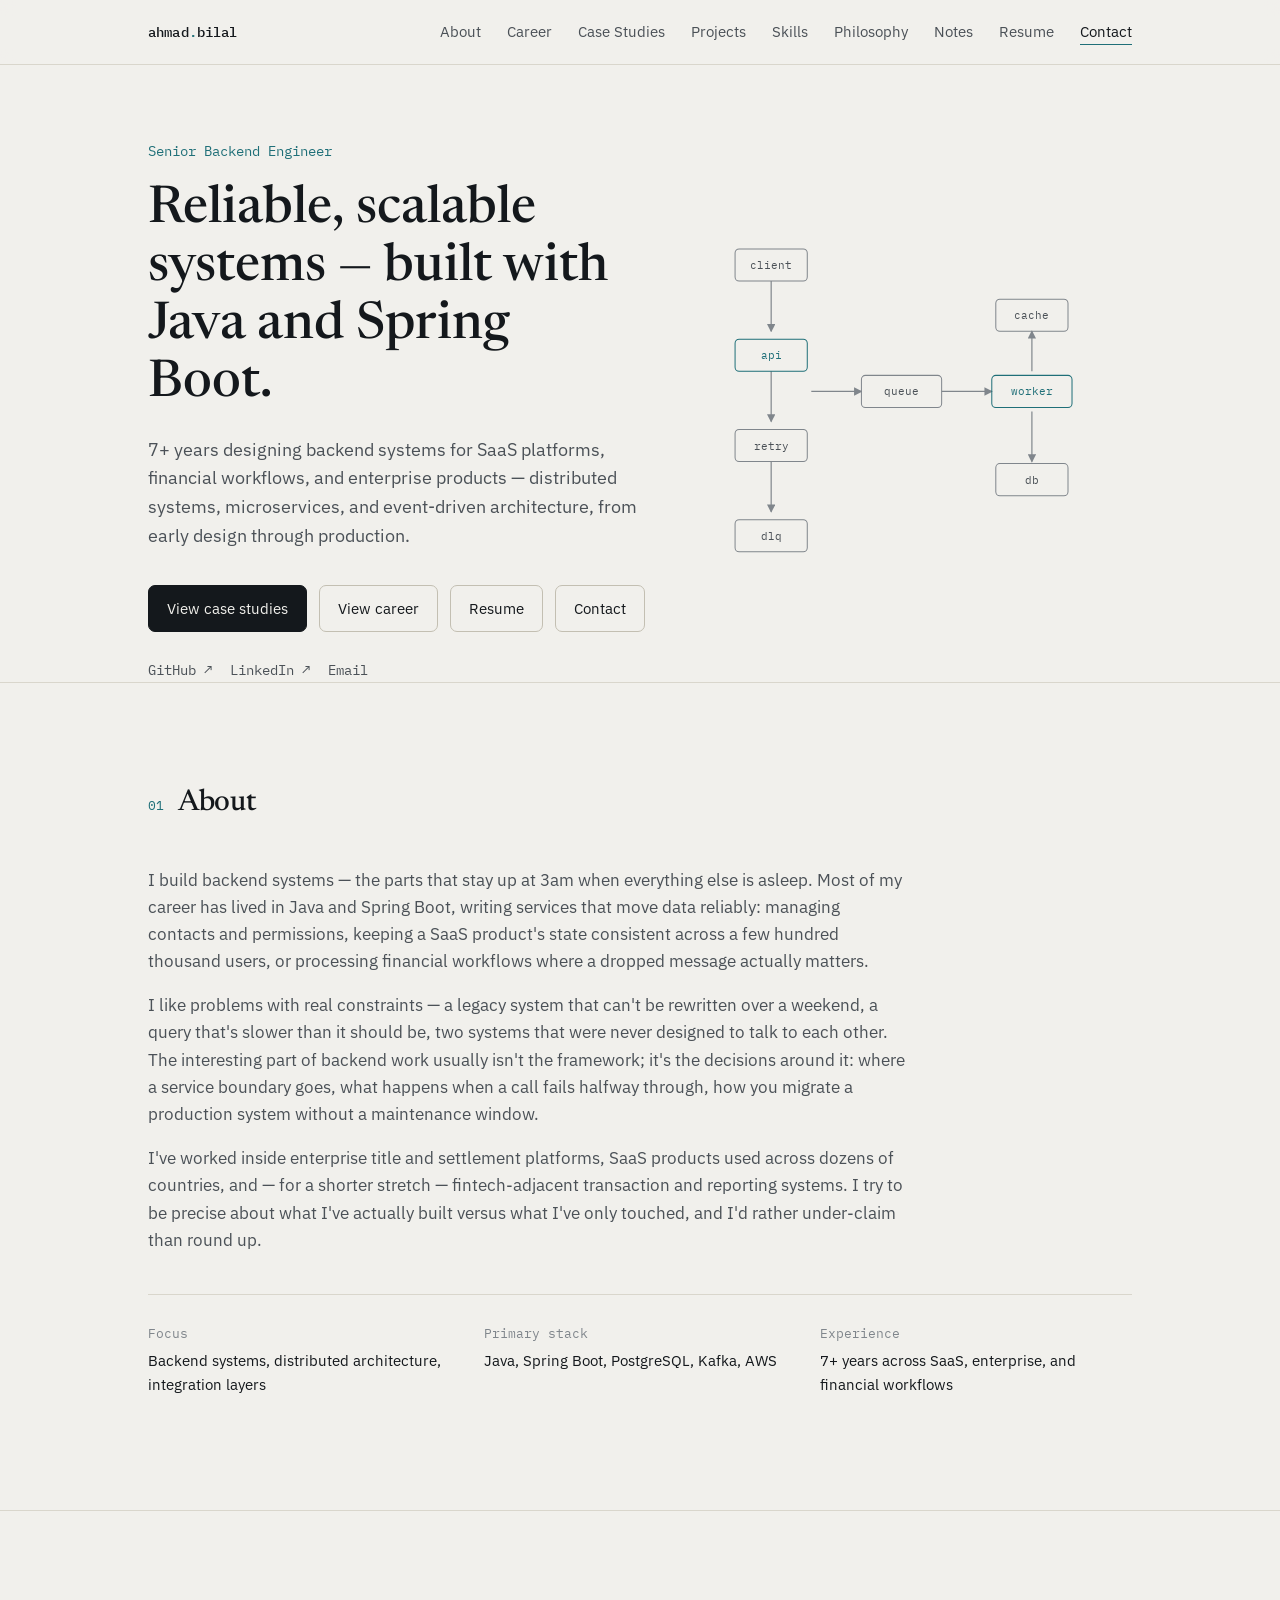
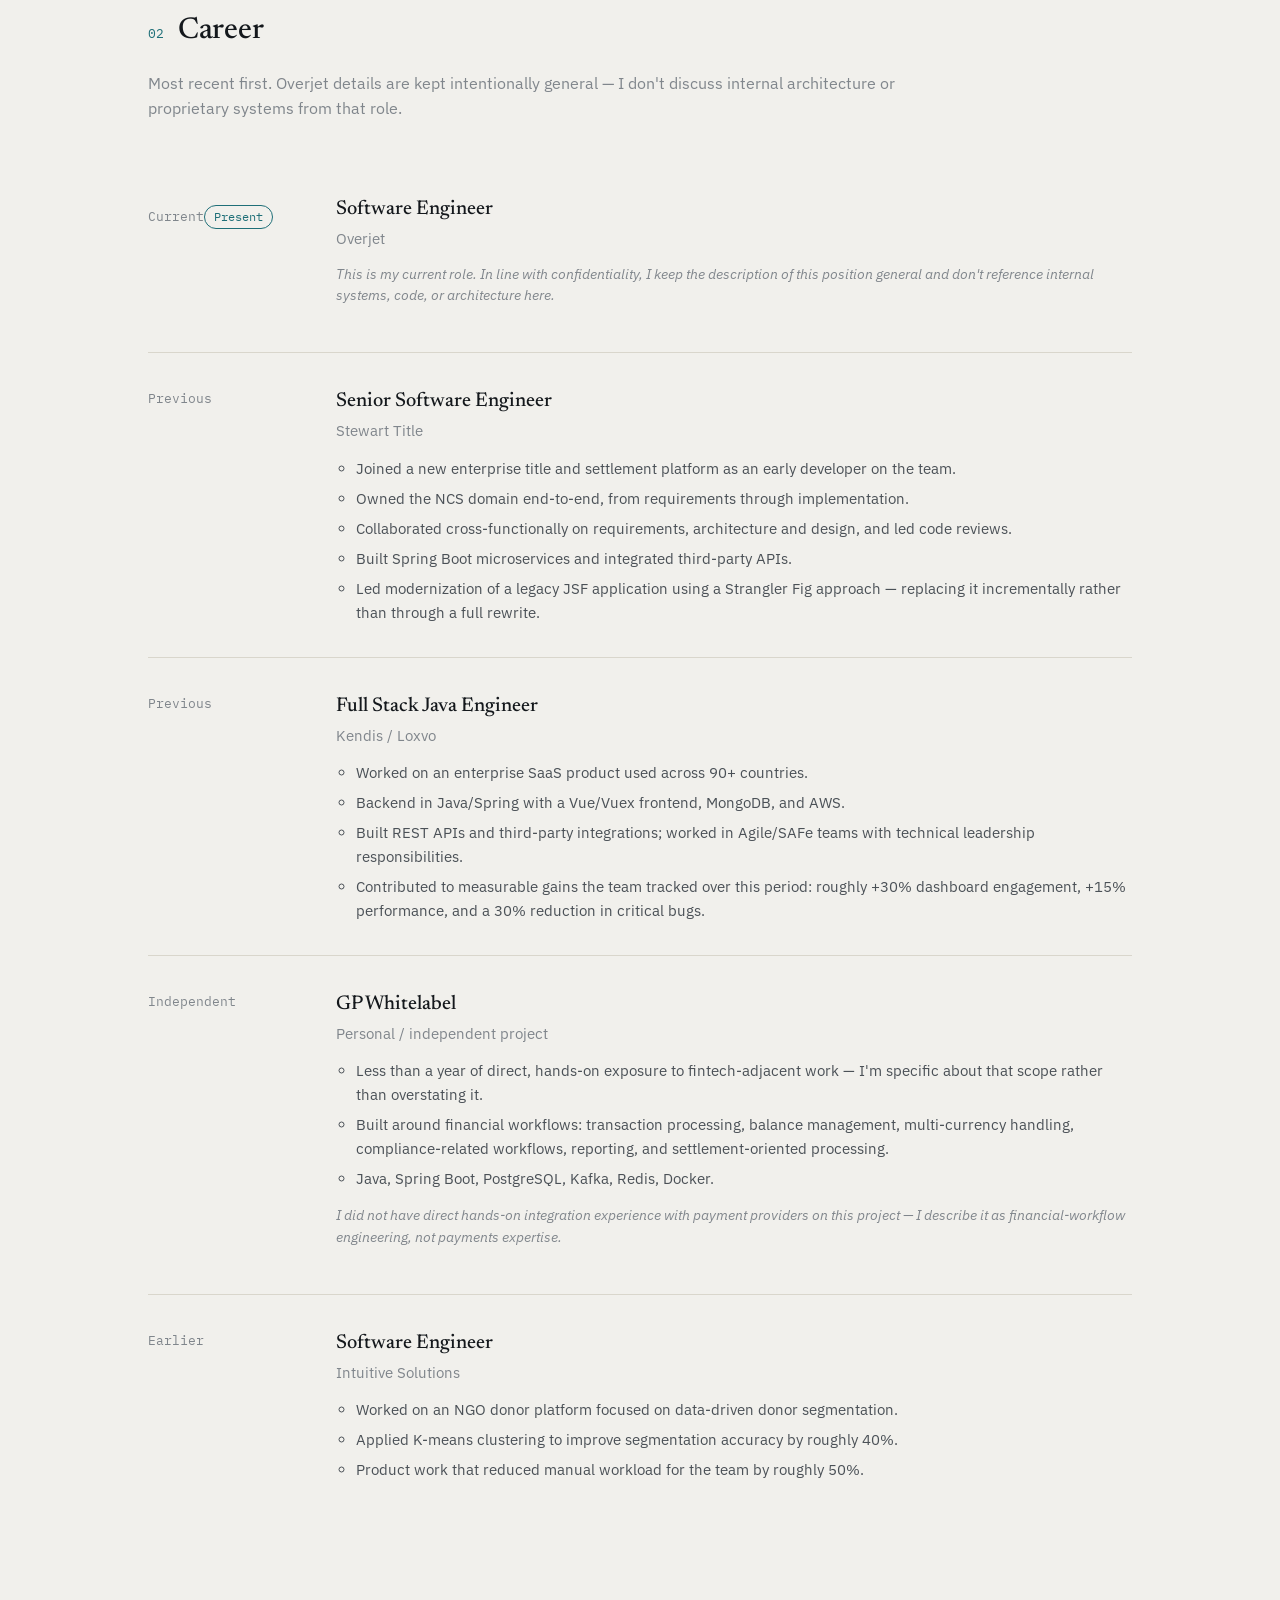
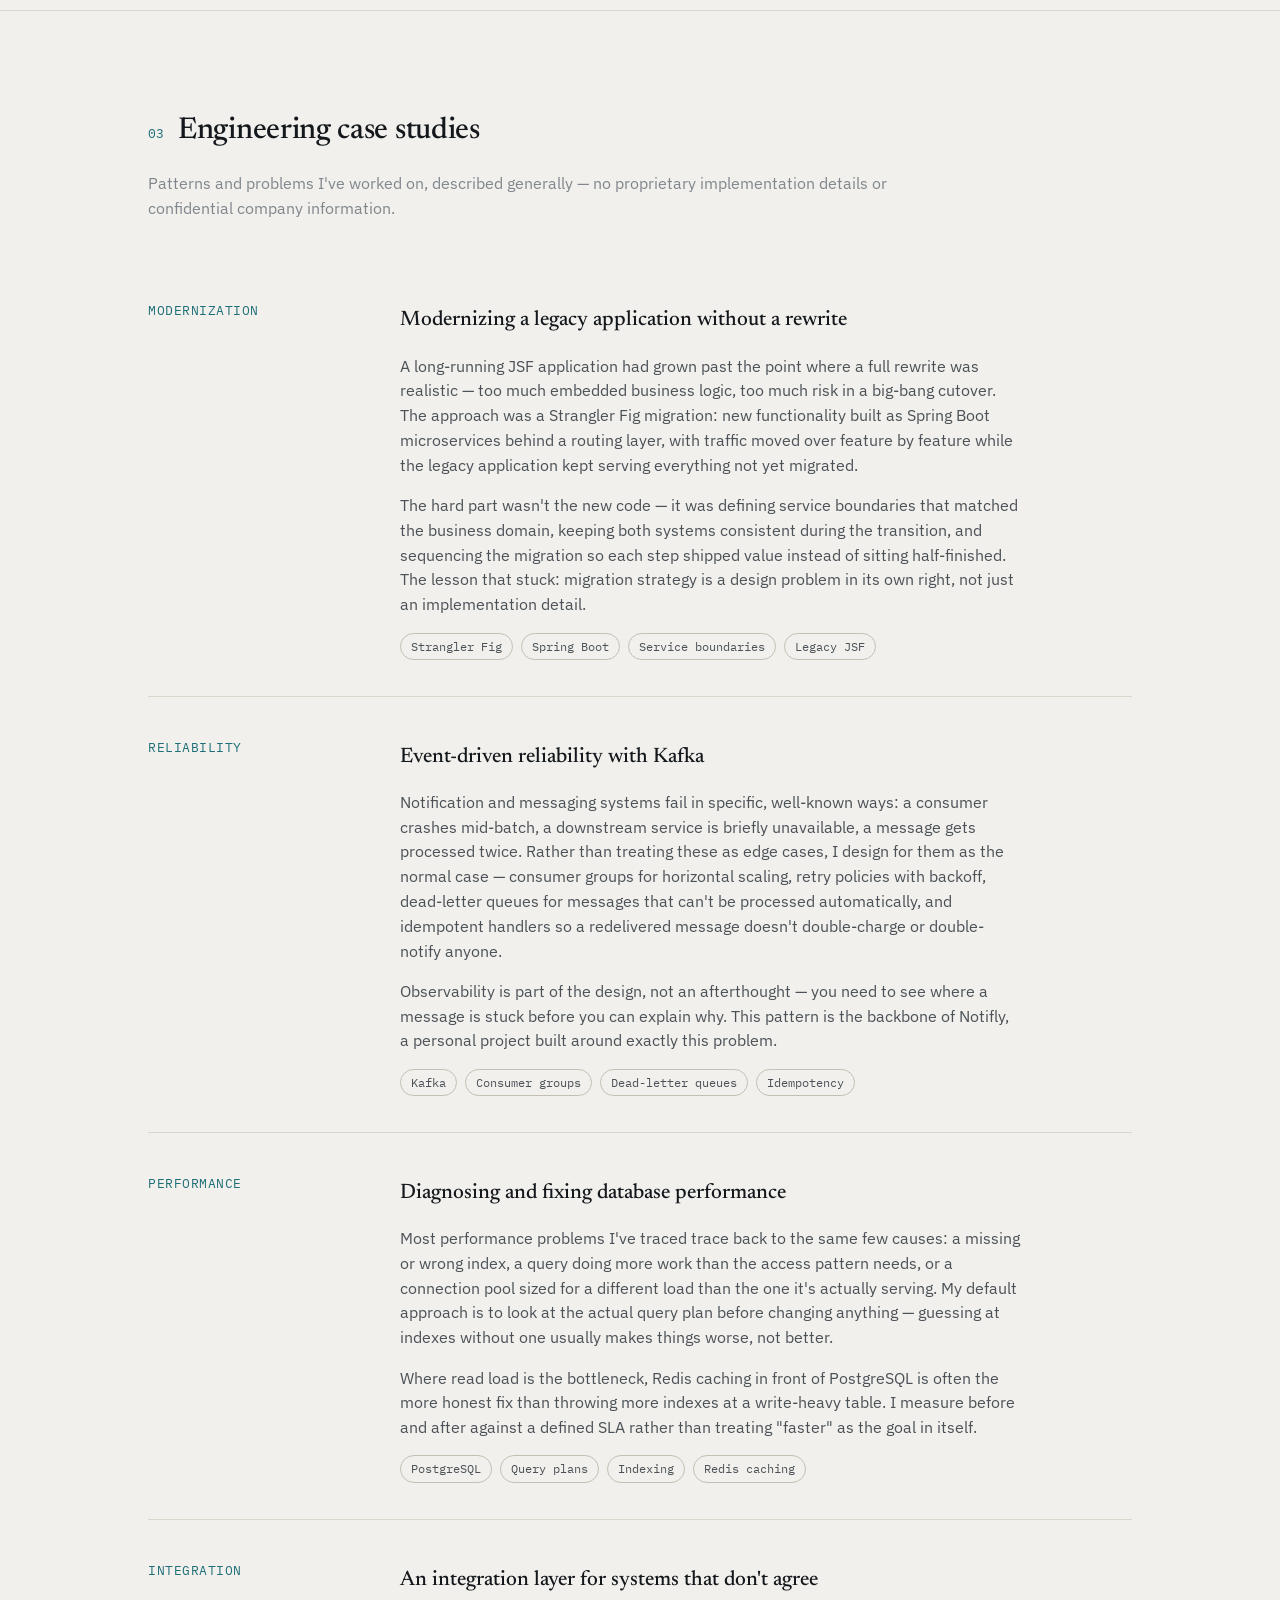
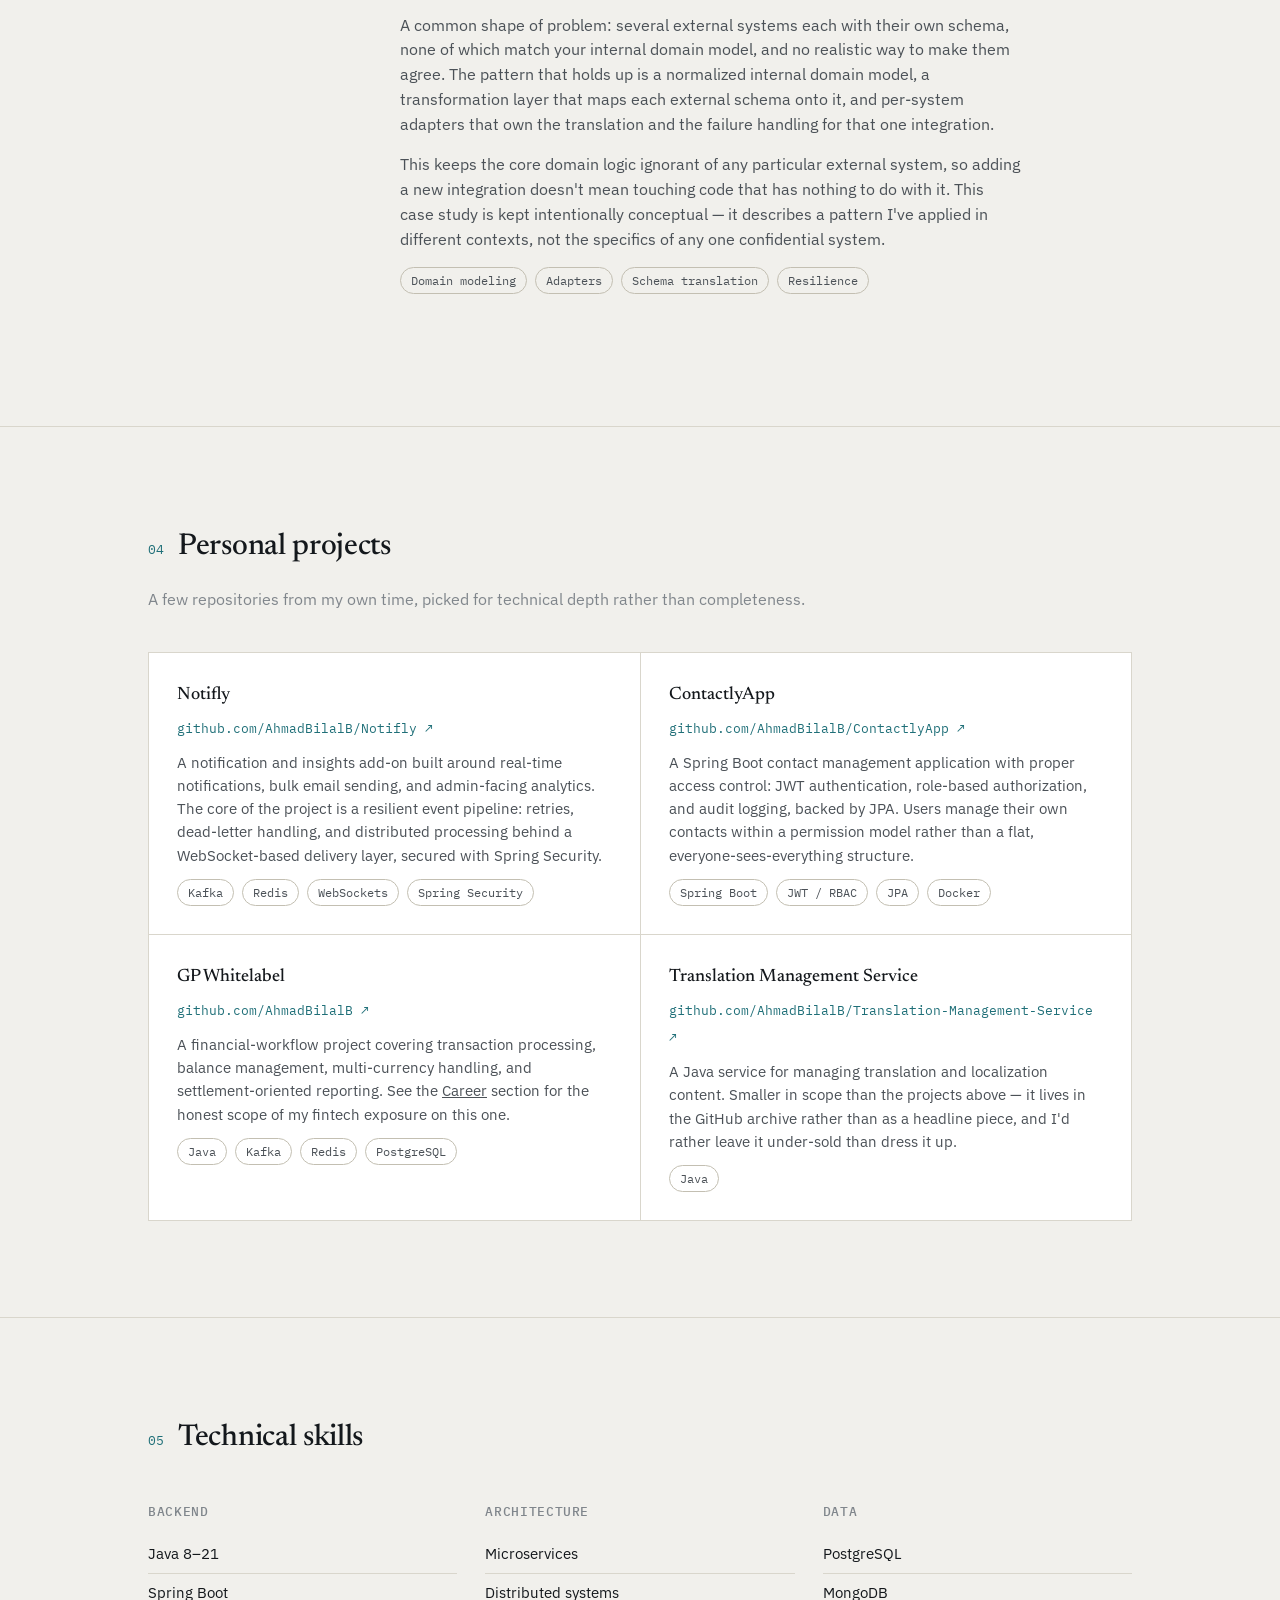
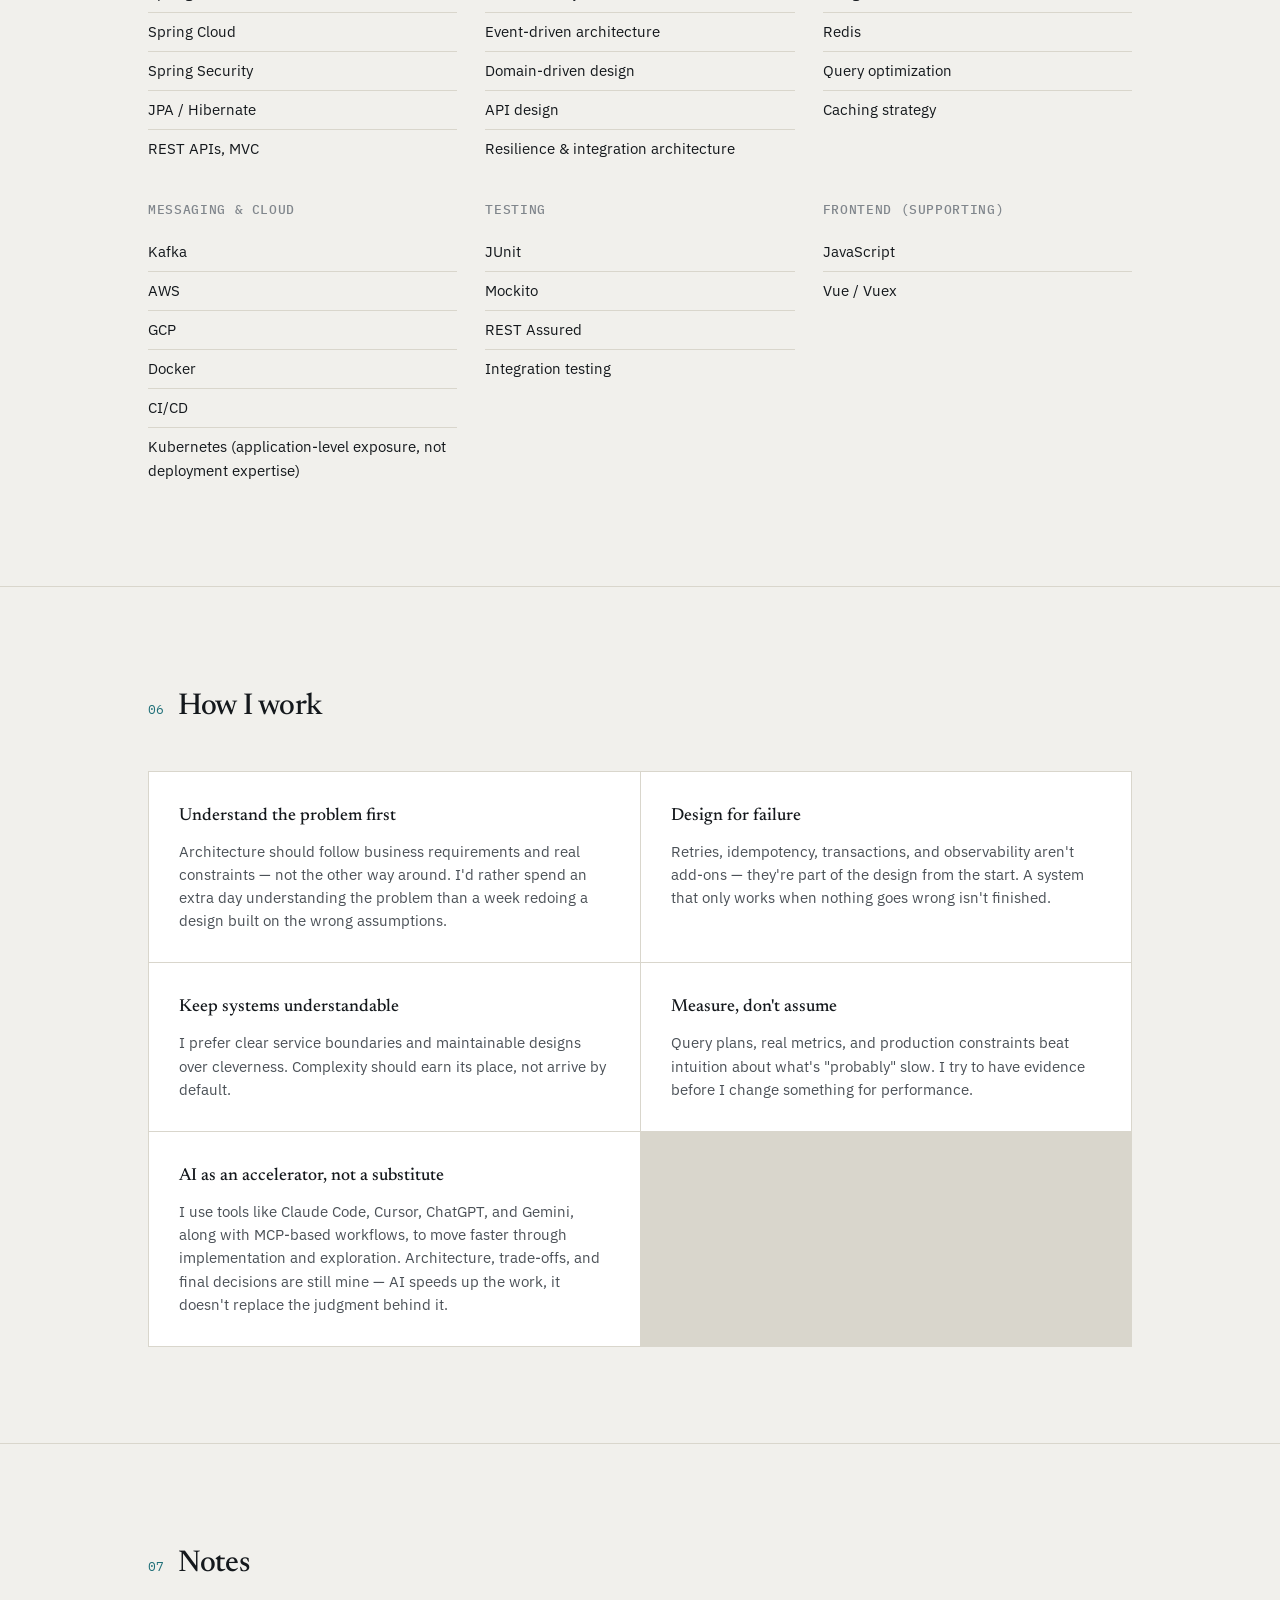
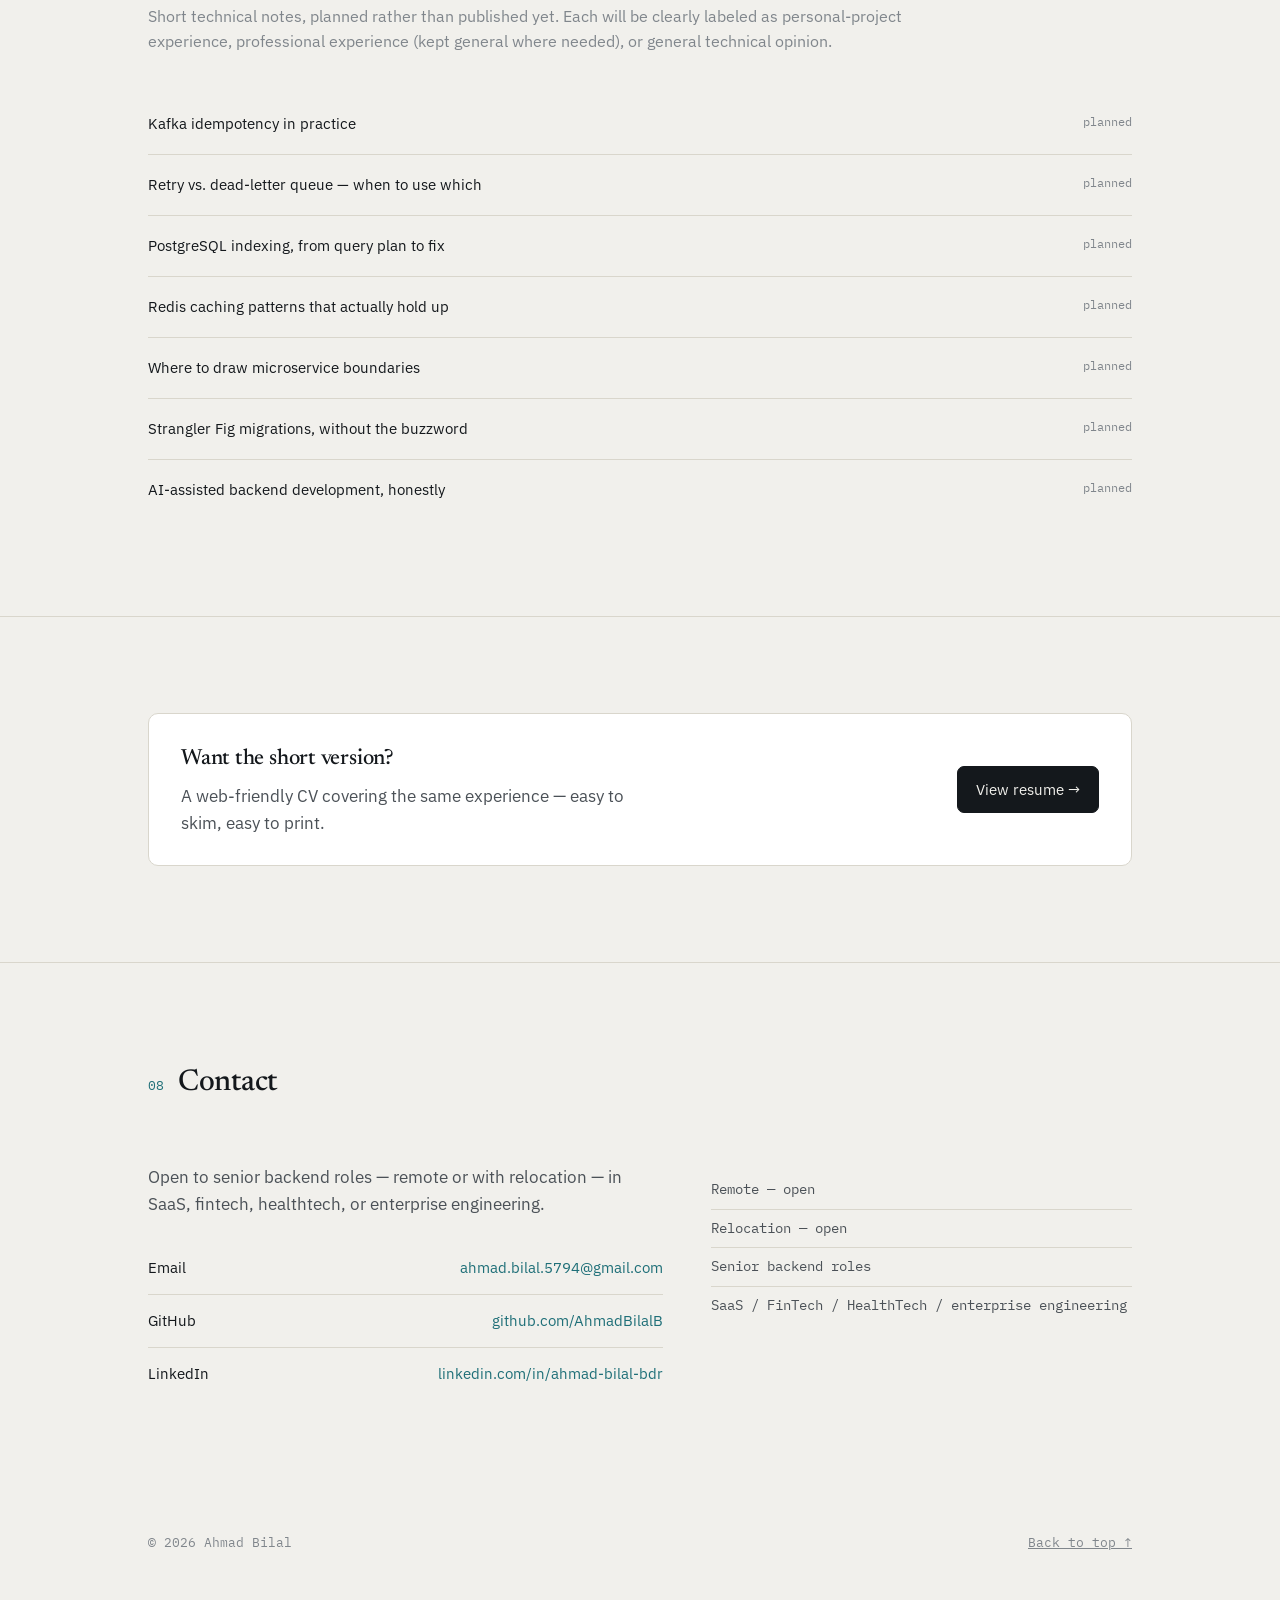
==== index.html @ 17f0e44f "portfolio first commit" ====
<!DOCTYPE html>
<html lang="en">
<head>
<meta charset="UTF-8">
<meta name="viewport" content="width=device-width, initial-scale=1">
<title>Ahmad Bilal — Senior Backend Engineer</title>
<meta name="description" content="Ahmad Bilal is a Senior Backend Engineer specializing in Java, Spring Boot, microservices, distributed systems, SaaS and financial workflows.">
<meta name="keywords" content="Ahmad Bilal, Senior Backend Engineer, Java Spring Boot Engineer, Senior Java Developer, Backend Engineer Distributed Systems">
<link rel="canonical" href="https://ahmadbilalb.github.io/">
<meta property="og:type" content="website">
<meta property="og:title" content="Ahmad Bilal — Senior Backend Engineer">
<meta property="og:description" content="Java, Spring Boot, microservices, distributed systems, SaaS and financial workflows.">
<meta property="og:url" content="https://ahmadbilalb.github.io/">
<meta name="twitter:card" content="summary">
<link rel="preconnect" href="https://fonts.googleapis.com">
<link rel="preconnect" href="https://fonts.gstatic.com" crossorigin>
<link href="https://fonts.googleapis.com/css2?family=Newsreader:opsz,wght@6..72,400;6..72,500;6..72,600&family=IBM+Plex+Sans:wght@400;500;600&family=IBM+Plex+Mono:wght@400;500&display=swap" rel="stylesheet">
<link rel="stylesheet" href="styles.css">
</head>
<body>

<nav class="site-nav" aria-label="Primary">
  <div class="wrap">
    <a class="nav-mark" href="#top">ahmad<span>.</span>bilal</a>
    <button class="nav-toggle" id="navToggle" aria-expanded="false" aria-controls="navLinks">☰</button>
    <ul class="nav-links" id="navLinks">
      <li><a href="#about">About</a></li>
      <li><a href="#career">Career</a></li>
      <li><a href="#work">Case Studies</a></li>
      <li><a href="#projects">Projects</a></li>
      <li><a href="#skills">Skills</a></li>
      <li><a href="#philosophy">Philosophy</a></li>
      <li><a href="#writing">Notes</a></li>
      <li><a href="resume.html">Resume</a></li>
      <li><a href="#contact">Contact</a></li>
    </ul>
  </div>
</nav>

<header class="hero" id="top">
  <div class="wrap">
    <div>
      <p class="eyebrow">Senior Backend Engineer</p>
      <h1>Reliable, scalable systems — built with Java and Spring Boot.</h1>
      <p class="hero-sub">7+ years designing backend systems for SaaS platforms, financial workflows, and enterprise products — distributed systems, microservices, and event-driven architecture, from early design through production.</p>
      <div class="hero-ctas">
        <a class="btn btn-primary" href="#work">View case studies</a>
        <a class="btn" href="#career">View career</a>
        <a class="btn" href="resume.html">Resume</a>
        <a class="btn" href="#contact">Contact</a>
      </div>
      <div class="hero-links">
        <a href="https://github.com/AhmadBilalB" target="_blank" rel="noopener">GitHub ↗</a>
        <a href="https://www.linkedin.com/in/ahmad-bilal-bdr/" target="_blank" rel="noopener">LinkedIn ↗</a>
        <a href="mailto:ahmad.bilal.5794@gmail.com">Email</a>
      </div>
    </div>
    <svg class="hero-diagram" viewBox="0 0 420 340" xmlns="http://www.w3.org/2000/svg" role="img" aria-label="Simplified request flow diagram: client to API to queue to service, with database and cache">
      <defs>
        <marker id="arrow" viewBox="0 0 8 8" refX="7" refY="4" markerWidth="7" markerHeight="7" orient="auto-start-reverse">
          <path d="M0,0 L8,4 L0,8 z" fill="var(--ink-faint)"/>
        </marker>
      </defs>
      <g fill="none" stroke="var(--ink-faint)" stroke-width="1.2">
        <line x1="60" y1="40" x2="60" y2="90" marker-end="url(#arrow)"/>
        <line x1="60" y1="130" x2="60" y2="180" marker-end="url(#arrow)"/>
        <line x1="60" y1="220" x2="60" y2="270" marker-end="url(#arrow)"/>
        <line x1="100" y1="150" x2="150" y2="150" marker-end="url(#arrow)"/>
        <line x1="230" y1="150" x2="280" y2="150" marker-end="url(#arrow)"/>
        <line x1="320" y1="130" x2="320" y2="90" marker-end="url(#arrow)"/>
        <line x1="320" y1="170" x2="320" y2="220" marker-end="url(#arrow)"/>
      </g>
      <g font-family="IBM Plex Mono, monospace" font-size="11" fill="var(--ink-soft)">
        <rect x="24" y="8" width="72" height="32" rx="4" fill="none" stroke="var(--ink-faint)"/>
        <text x="60" y="28" text-anchor="middle">client</text>

        <rect x="24" y="98" width="72" height="32" rx="4" fill="none" stroke="var(--accent)"/>
        <text x="60" y="118" text-anchor="middle" fill="var(--accent)">api</text>

        <rect x="150" y="134" width="80" height="32" rx="4" fill="none" stroke="var(--ink-faint)"/>
        <text x="190" y="154" text-anchor="middle">queue</text>

        <rect x="280" y="134" width="80" height="32" rx="4" fill="none" stroke="var(--accent)"/>
        <text x="320" y="154" text-anchor="middle" fill="var(--accent)">worker</text>

        <rect x="284" y="58" width="72" height="32" rx="4" fill="none" stroke="var(--ink-faint)"/>
        <text x="320" y="78" text-anchor="middle">cache</text>

        <rect x="284" y="222" width="72" height="32" rx="4" fill="none" stroke="var(--ink-faint)"/>
        <text x="320" y="242" text-anchor="middle">db</text>

        <rect x="24" y="188" width="72" height="32" rx="4" fill="none" stroke="var(--ink-faint)"/>
        <text x="60" y="208" text-anchor="middle">retry</text>

        <rect x="24" y="278" width="72" height="32" rx="4" fill="none" stroke="var(--ink-faint)"/>
        <text x="60" y="298" text-anchor="middle">dlq</text>
      </g>
    </svg>
  </div>
</header>

<main>

  <section id="about">
    <div class="wrap">
      <div class="section-head">
        <span class="section-index">01</span>
        <h2 class="section-title">About</h2>
      </div>
      <div class="prose">
        <p>I build backend systems — the parts that stay up at 3am when everything else is asleep. Most of my career has lived in Java and Spring Boot, writing services that move data reliably: managing contacts and permissions, keeping a SaaS product's state consistent across a few hundred thousand users, or processing financial workflows where a dropped message actually matters.</p>
        <p>I like problems with real constraints — a legacy system that can't be rewritten over a weekend, a query that's slower than it should be, two systems that were never designed to talk to each other. The interesting part of backend work usually isn't the framework; it's the decisions around it: where a service boundary goes, what happens when a call fails halfway through, how you migrate a production system without a maintenance window.</p>
        <p>I've worked inside enterprise title and settlement platforms, SaaS products used across dozens of countries, and — for a shorter stretch — fintech-adjacent transaction and reporting systems. I try to be precise about what I've actually built versus what I've only touched, and I'd rather under-claim than round up.</p>
      </div>
      <dl class="about-meta">
        <div>
          <dt>Focus</dt>
          <dd>Backend systems, distributed architecture, integration layers</dd>
        </div>
        <div>
          <dt>Primary stack</dt>
          <dd>Java, Spring Boot, PostgreSQL, Kafka, AWS</dd>
        </div>
        <div>
          <dt>Experience</dt>
          <dd>7+ years across SaaS, enterprise, and financial workflows</dd>
        </div>
      </dl>
    </div>
  </section>

  <section id="career">
    <div class="wrap">
      <div class="section-head">
        <span class="section-index">02</span>
        <h2 class="section-title">Career</h2>
      </div>
      <p class="section-kicker">Most recent first. Overjet details are kept intentionally general — I don't discuss internal architecture or proprietary systems from that role.</p>

      <ul class="timeline">
        <li class="tl-item">
          <div class="tl-when">Current<span class="tag">Present</span></div>
          <div>
            <h3 class="tl-role">Software Engineer</h3>
            <p class="tl-org">Overjet</p>
            <p class="tl-note">This is my current role. In line with confidentiality, I keep the description of this position general and don't reference internal systems, code, or architecture here.</p>
          </div>
        </li>

        <li class="tl-item">
          <div class="tl-when">Previous</div>
          <div>
            <h3 class="tl-role">Senior Software Engineer</h3>
            <p class="tl-org">Stewart Title</p>
            <ul>
              <li>Joined a new enterprise title and settlement platform as an early developer on the team.</li>
              <li>Owned the NCS domain end-to-end, from requirements through implementation.</li>
              <li>Collaborated cross-functionally on requirements, architecture and design, and led code reviews.</li>
              <li>Built Spring Boot microservices and integrated third-party APIs.</li>
              <li>Led modernization of a legacy JSF application using a Strangler Fig approach — replacing it incrementally rather than through a full rewrite.</li>
            </ul>
          </div>
        </li>

        <li class="tl-item">
          <div class="tl-when">Previous</div>
          <div>
            <h3 class="tl-role">Full Stack Java Engineer</h3>
            <p class="tl-org">Kendis / Loxvo</p>
            <ul>
              <li>Worked on an enterprise SaaS product used across 90+ countries.</li>
              <li>Backend in Java/Spring with a Vue/Vuex frontend, MongoDB, and AWS.</li>
              <li>Built REST APIs and third-party integrations; worked in Agile/SAFe teams with technical leadership responsibilities.</li>
              <li>Contributed to measurable gains the team tracked over this period: roughly +30% dashboard engagement, +15% performance, and a 30% reduction in critical bugs.</li>
            </ul>
          </div>
        </li>

        <li class="tl-item">
          <div class="tl-when">Independent</div>
          <div>
            <h3 class="tl-role">GP Whitelabel</h3>
            <p class="tl-org">Personal / independent project</p>
            <ul>
              <li>Less than a year of direct, hands-on exposure to fintech-adjacent work — I'm specific about that scope rather than overstating it.</li>
              <li>Built around financial workflows: transaction processing, balance management, multi-currency handling, compliance-related workflows, reporting, and settlement-oriented processing.</li>
              <li>Java, Spring Boot, PostgreSQL, Kafka, Redis, Docker.</li>
            </ul>
            <p class="tl-note">I did not have direct hands-on integration experience with payment providers on this project — I describe it as financial-workflow engineering, not payments expertise.</p>
          </div>
        </li>

        <li class="tl-item">
          <div class="tl-when">Earlier</div>
          <div>
            <h3 class="tl-role">Software Engineer</h3>
            <p class="tl-org">Intuitive Solutions</p>
            <ul>
              <li>Worked on an NGO donor platform focused on data-driven donor segmentation.</li>
              <li>Applied K-means clustering to improve segmentation accuracy by roughly 40%.</li>
              <li>Product work that reduced manual workload for the team by roughly 50%.</li>
            </ul>
          </div>
        </li>
      </ul>
    </div>
  </section>

  <section id="work">
    <div class="wrap">
      <div class="section-head">
        <span class="section-index">03</span>
        <h2 class="section-title">Engineering case studies</h2>
      </div>
      <p class="section-kicker">Patterns and problems I've worked on, described generally — no proprietary implementation details or confidential company information.</p>

      <div class="case-list">
        <article class="case">
          <div>
            <span class="case-tag">Modernization</span>
          </div>
          <div>
            <h3>Modernizing a legacy application without a rewrite</h3>
            <p>A long-running JSF application had grown past the point where a full rewrite was realistic — too much embedded business logic, too much risk in a big-bang cutover. The approach was a Strangler Fig migration: new functionality built as Spring Boot microservices behind a routing layer, with traffic moved over feature by feature while the legacy application kept serving everything not yet migrated.</p>
            <p>The hard part wasn't the new code — it was defining service boundaries that matched the business domain, keeping both systems consistent during the transition, and sequencing the migration so each step shipped value instead of sitting half-finished. The lesson that stuck: migration strategy is a design problem in its own right, not just an implementation detail.</p>
            <div class="case-stack">
              <span class="chip">Strangler Fig</span>
              <span class="chip">Spring Boot</span>
              <span class="chip">Service boundaries</span>
              <span class="chip">Legacy JSF</span>
            </div>
          </div>
        </article>

        <article class="case">
          <div>
            <span class="case-tag">Reliability</span>
          </div>
          <div>
            <h3>Event-driven reliability with Kafka</h3>
            <p>Notification and messaging systems fail in specific, well-known ways: a consumer crashes mid-batch, a downstream service is briefly unavailable, a message gets processed twice. Rather than treating these as edge cases, I design for them as the normal case — consumer groups for horizontal scaling, retry policies with backoff, dead-letter queues for messages that can't be processed automatically, and idempotent handlers so a redelivered message doesn't double-charge or double-notify anyone.</p>
            <p>Observability is part of the design, not an afterthought — you need to see where a message is stuck before you can explain why. This pattern is the backbone of Notifly, a personal project built around exactly this problem.</p>
            <div class="case-stack">
              <span class="chip">Kafka</span>
              <span class="chip">Consumer groups</span>
              <span class="chip">Dead-letter queues</span>
              <span class="chip">Idempotency</span>
            </div>
          </div>
        </article>

        <article class="case">
          <div>
            <span class="case-tag">Performance</span>
          </div>
          <div>
            <h3>Diagnosing and fixing database performance</h3>
            <p>Most performance problems I've traced trace back to the same few causes: a missing or wrong index, a query doing more work than the access pattern needs, or a connection pool sized for a different load than the one it's actually serving. My default approach is to look at the actual query plan before changing anything — guessing at indexes without one usually makes things worse, not better.</p>
            <p>Where read load is the bottleneck, Redis caching in front of PostgreSQL is often the more honest fix than throwing more indexes at a write-heavy table. I measure before and after against a defined SLA rather than treating "faster" as the goal in itself.</p>
            <div class="case-stack">
              <span class="chip">PostgreSQL</span>
              <span class="chip">Query plans</span>
              <span class="chip">Indexing</span>
              <span class="chip">Redis caching</span>
            </div>
          </div>
        </article>

        <article class="case">
          <div>
            <span class="case-tag">Integration</span>
          </div>
          <div>
            <h3>An integration layer for systems that don't agree</h3>
            <p>A common shape of problem: several external systems each with their own schema, none of which match your internal domain model, and no realistic way to make them agree. The pattern that holds up is a normalized internal domain model, a transformation layer that maps each external schema onto it, and per-system adapters that own the translation and the failure handling for that one integration.</p>
            <p>This keeps the core domain logic ignorant of any particular external system, so adding a new integration doesn't mean touching code that has nothing to do with it. This case study is kept intentionally conceptual — it describes a pattern I've applied in different contexts, not the specifics of any one confidential system.</p>
            <div class="case-stack">
              <span class="chip">Domain modeling</span>
              <span class="chip">Adapters</span>
              <span class="chip">Schema translation</span>
              <span class="chip">Resilience</span>
            </div>
          </div>
        </article>
      </div>
    </div>
  </section>

  <section id="projects">
    <div class="wrap">
      <div class="section-head">
        <span class="section-index">04</span>
        <h2 class="section-title">Personal projects</h2>
      </div>
      <p class="section-kicker">A few repositories from my own time, picked for technical depth rather than completeness.</p>

      <div class="proj-grid">
        <div class="proj">
          <h3>Notifly</h3>
          <a class="repo-link" href="https://github.com/AhmadBilalB/Notifly" target="_blank" rel="noopener">github.com/AhmadBilalB/Notifly ↗</a>
          <p>A notification and insights add-on built around real-time notifications, bulk email sending, and admin-facing analytics. The core of the project is a resilient event pipeline: retries, dead-letter handling, and distributed processing behind a WebSocket-based delivery layer, secured with Spring Security.</p>
          <div class="case-stack">
            <span class="chip">Kafka</span>
            <span class="chip">Redis</span>
            <span class="chip">WebSockets</span>
            <span class="chip">Spring Security</span>
          </div>
        </div>

        <div class="proj">
          <h3>ContactlyApp</h3>
          <a class="repo-link" href="https://github.com/AhmadBilalB/ContactlyApp" target="_blank" rel="noopener">github.com/AhmadBilalB/ContactlyApp ↗</a>
          <p>A Spring Boot contact management application with proper access control: JWT authentication, role-based authorization, and audit logging, backed by JPA. Users manage their own contacts within a permission model rather than a flat, everyone-sees-everything structure.</p>
          <div class="case-stack">
            <span class="chip">Spring Boot</span>
            <span class="chip">JWT / RBAC</span>
            <span class="chip">JPA</span>
            <span class="chip">Docker</span>
          </div>
        </div>

        <div class="proj">
          <h3>GP Whitelabel</h3>
          <a class="repo-link" href="https://github.com/AhmadBilalB" target="_blank" rel="noopener">github.com/AhmadBilalB ↗</a>
          <p>A financial-workflow project covering transaction processing, balance management, multi-currency handling, and settlement-oriented reporting. See the <a href="#career">Career</a> section for the honest scope of my fintech exposure on this one.</p>
          <div class="case-stack">
            <span class="chip">Java</span>
            <span class="chip">Kafka</span>
            <span class="chip">Redis</span>
            <span class="chip">PostgreSQL</span>
          </div>
        </div>

        <div class="proj">
          <h3>Translation Management Service</h3>
          <a class="repo-link" href="https://github.com/AhmadBilalB/Translation-Management-Service" target="_blank" rel="noopener">github.com/AhmadBilalB/Translation-Management-Service ↗</a>
          <p>A Java service for managing translation and localization content. Smaller in scope than the projects above — it lives in the GitHub archive rather than as a headline piece, and I'd rather leave it under-sold than dress it up.</p>
          <div class="case-stack">
            <span class="chip">Java</span>
          </div>
        </div>
      </div>
    </div>
  </section>

  <section id="skills">
    <div class="wrap">
      <div class="section-head">
        <span class="section-index">05</span>
        <h2 class="section-title">Technical skills</h2>
      </div>

      <div class="skill-grid">
        <div class="skill-group">
          <h3>Backend</h3>
          <ul>
            <li>Java 8–21</li>
            <li>Spring Boot</li>
            <li>Spring Cloud</li>
            <li>Spring Security</li>
            <li>JPA / Hibernate</li>
            <li>REST APIs, MVC</li>
          </ul>
        </div>
        <div class="skill-group">
          <h3>Architecture</h3>
          <ul>
            <li>Microservices</li>
            <li>Distributed systems</li>
            <li>Event-driven architecture</li>
            <li>Domain-driven design</li>
            <li>API design</li>
            <li>Resilience &amp; integration architecture</li>
          </ul>
        </div>
        <div class="skill-group">
          <h3>Data</h3>
          <ul>
            <li>PostgreSQL</li>
            <li>MongoDB</li>
            <li>Redis</li>
            <li>Query optimization</li>
            <li>Caching strategy</li>
          </ul>
        </div>
        <div class="skill-group">
          <h3>Messaging &amp; cloud</h3>
          <ul>
            <li>Kafka</li>
            <li>AWS</li>
            <li>GCP</li>
            <li>Docker</li>
            <li>CI/CD</li>
            <li>Kubernetes (application-level exposure, not deployment expertise)</li>
          </ul>
        </div>
        <div class="skill-group">
          <h3>Testing</h3>
          <ul>
            <li>JUnit</li>
            <li>Mockito</li>
            <li>REST Assured</li>
            <li>Integration testing</li>
          </ul>
        </div>
        <div class="skill-group">
          <h3>Frontend (supporting)</h3>
          <ul>
            <li>JavaScript</li>
            <li>Vue / Vuex</li>
          </ul>
        </div>
      </div>
    </div>
  </section>

  <section id="philosophy">
    <div class="wrap">
      <div class="section-head">
        <span class="section-index">06</span>
        <h2 class="section-title">How I work</h2>
      </div>

      <div class="principles">
        <div class="principle">
          <h3>Understand the problem first</h3>
          <p>Architecture should follow business requirements and real constraints — not the other way around. I'd rather spend an extra day understanding the problem than a week redoing a design built on the wrong assumptions.</p>
        </div>
        <div class="principle">
          <h3>Design for failure</h3>
          <p>Retries, idempotency, transactions, and observability aren't add-ons — they're part of the design from the start. A system that only works when nothing goes wrong isn't finished.</p>
        </div>
        <div class="principle">
          <h3>Keep systems understandable</h3>
          <p>I prefer clear service boundaries and maintainable designs over cleverness. Complexity should earn its place, not arrive by default.</p>
        </div>
        <div class="principle">
          <h3>Measure, don't assume</h3>
          <p>Query plans, real metrics, and production constraints beat intuition about what's "probably" slow. I try to have evidence before I change something for performance.</p>
        </div>
        <div class="principle">
          <h3>AI as an accelerator, not a substitute</h3>
          <p>I use tools like Claude Code, Cursor, ChatGPT, and Gemini, along with MCP-based workflows, to move faster through implementation and exploration. Architecture, trade-offs, and final decisions are still mine — AI speeds up the work, it doesn't replace the judgment behind it.</p>
        </div>
      </div>
    </div>
  </section>

  <section id="writing">
    <div class="wrap">
      <div class="section-head">
        <span class="section-index">07</span>
        <h2 class="section-title">Notes</h2>
      </div>
      <p class="section-kicker">Short technical notes, planned rather than published yet. Each will be clearly labeled as personal-project experience, professional experience (kept general where needed), or general technical opinion.</p>

      <ul class="notes-list">
        <li class="note-item"><span>Kafka idempotency in practice</span><span class="note-status">planned</span></li>
        <li class="note-item"><span>Retry vs. dead-letter queue — when to use which</span><span class="note-status">planned</span></li>
        <li class="note-item"><span>PostgreSQL indexing, from query plan to fix</span><span class="note-status">planned</span></li>
        <li class="note-item"><span>Redis caching patterns that actually hold up</span><span class="note-status">planned</span></li>
        <li class="note-item"><span>Where to draw microservice boundaries</span><span class="note-status">planned</span></li>
        <li class="note-item"><span>Strangler Fig migrations, without the buzzword</span><span class="note-status">planned</span></li>
        <li class="note-item"><span>AI-assisted backend development, honestly</span><span class="note-status">planned</span></li>
      </ul>
    </div>
  </section>

  <section id="resume-cta-section">
    <div class="wrap">
      <div class="resume-cta">
        <div>
          <h2 class="section-title" style="font-size:22px;margin-bottom:6px;">Want the short version?</h2>
          <p>A web-friendly CV covering the same experience — easy to skim, easy to print.</p>
        </div>
        <a class="btn btn-primary" href="resume.html">View resume →</a>
      </div>
    </div>
  </section>

  <section id="contact">
    <div class="wrap">
      <div class="section-head">
        <span class="section-index">08</span>
        <h2 class="section-title">Contact</h2>
      </div>
      <div class="contact-grid">
        <div>
          <p class="prose">Open to senior backend roles — remote or with relocation — in SaaS, fintech, healthtech, or enterprise engineering.</p>
          <ul class="contact-list">
            <li><span>Email</span><a href="mailto:ahmad.bilal.5794@gmail.com">ahmad.bilal.5794@gmail.com</a></li>
            <li><span>GitHub</span><a href="https://github.com/AhmadBilalB" target="_blank" rel="noopener">github.com/AhmadBilalB</a></li>
            <li><span>LinkedIn</span><a href="https://www.linkedin.com/in/ahmad-bilal-bdr/" target="_blank" rel="noopener">linkedin.com/in/ahmad-bilal-bdr</a></li>
          </ul>
        </div>
        <div>
          <ul class="avail-list">
            <li>Remote — open</li>
            <li>Relocation — open</li>
            <li>Senior backend roles</li>
            <li>SaaS / FinTech / HealthTech / enterprise engineering</li>
          </ul>
        </div>
      </div>
    </div>
  </section>

</main>

<footer>
  <div class="wrap" style="display:flex;justify-content:space-between;width:100%;flex-wrap:wrap;gap:10px;">
    <span>© 2026 Ahmad Bilal</span>
    <a href="#top">Back to top ↑</a>
  </div>
</footer>

<script src="script.js"></script>
</body>
</html>
---- styles.css ----
/* ==========================================================================
   Ahmad Bilal — Engineering Portfolio
   Tokens
   ========================================================================== */
:root {
  --bg: #f1f0ec;
  --surface: #ffffff;
  --ink: #14181c;
  --ink-soft: #4b5157;
  --ink-faint: #80868c;
  --accent: #1f6f78;
  --accent-deep: #123f45;
  --line: #d9d6cc;
  --line-strong: #c3bfb2;

  --serif: "Newsreader", "Iowan Old Style", Georgia, serif;
  --sans: "IBM Plex Sans", -apple-system, BlinkMacSystemFont, "Segoe UI", sans-serif;
  --mono: "IBM Plex Mono", "SFMono-Regular", Consolas, monospace;

  --content-w: 760px;
  --wide-w: 1040px;
}

@media (prefers-color-scheme: dark) {
  :root:not([data-theme="light"]) {
    --bg: #14181c;
    --surface: #1b2025;
    --ink: #f1f0ec;
    --ink-soft: #c7c3ba;
    --ink-faint: #8a8f94;
    --accent: #5fb8bf;
    --accent-deep: #9fd8dc;
    --line: #2c3238;
    --line-strong: #3a4147;
  }
}
:root[data-theme="dark"] {
  --bg: #14181c;
  --surface: #1b2025;
  --ink: #f1f0ec;
  --ink-soft: #c7c3ba;
  --ink-faint: #8a8f94;
  --accent: #5fb8bf;
  --accent-deep: #9fd8dc;
  --line: #2c3238;
  --line-strong: #3a4147;
}

* { box-sizing: border-box; }
html {
  scroll-behavior: smooth;
  scroll-padding-top: 84px;
}
@media (prefers-reduced-motion: reduce) {
  html { scroll-behavior: auto; }
  * { animation-duration: 0.001ms !important; transition-duration: 0.001ms !important; }
}

body {
  margin: 0;
  background: var(--bg);
  color: var(--ink);
  font-family: var(--sans);
  font-size: 17px;
  line-height: 1.6;
  -webkit-font-smoothing: antialiased;
}

a { color: inherit; }
:focus-visible {
  outline: 2px solid var(--accent);
  outline-offset: 3px;
}

.wrap {
  max-width: var(--wide-w);
  margin: 0 auto;
  padding: 0 28px;
}
.prose {
  max-width: var(--content-w);
}

/* ---------- Nav ---------- */
.site-nav {
  position: sticky;
  top: 0;
  z-index: 50;
  background: color-mix(in srgb, var(--bg) 88%, transparent);
  backdrop-filter: blur(8px);
  border-bottom: 1px solid var(--line);
}
.site-nav .wrap {
  display: flex;
  align-items: center;
  justify-content: space-between;
  height: 64px;
}
.nav-mark {
  font-family: var(--mono);
  font-size: 14px;
  letter-spacing: 0.01em;
  text-decoration: none;
  color: var(--ink);
  font-weight: 500;
}
.nav-mark span { color: var(--accent); }

.nav-links {
  display: flex;
  gap: 26px;
  list-style: none;
  margin: 0;
  padding: 0;
}
.nav-links a {
  text-decoration: none;
  font-size: 14.5px;
  color: var(--ink-soft);
  border-bottom: 1px solid transparent;
  padding-bottom: 3px;
  transition: color .15s ease, border-color .15s ease;
}
.nav-links a:hover,
.nav-links a.is-active {
  color: var(--ink);
  border-color: var(--accent);
}
.nav-toggle {
  display: none;
  background: none;
  border: 1px solid var(--line-strong);
  border-radius: 6px;
  width: 40px;
  height: 36px;
  color: var(--ink);
  font-family: var(--mono);
  cursor: pointer;
}

@media (max-width: 820px) {
  .nav-links {
    position: fixed;
    inset: 64px 0 0 0;
    background: var(--bg);
    flex-direction: column;
    padding: 24px 28px;
    gap: 0;
    display: none;
    border-top: 1px solid var(--line);
    height: calc(100vh - 64px);
    overflow-y: auto;
  }
  .nav-links.is-open { display: flex; }
  .nav-links a {
    padding: 14px 0;
    border-bottom: 1px solid var(--line);
    width: 100%;
  }
  .nav-toggle { display: block; }
}

/* ---------- Section scaffolding ---------- */
section {
  padding: 96px 0;
  border-bottom: 1px solid var(--line);
}
section:last-of-type { border-bottom: none; }

.section-head {
  display: flex;
  align-items: baseline;
  gap: 14px;
  margin-bottom: 40px;
}
.section-index {
  font-family: var(--mono);
  font-size: 13px;
  color: var(--accent);
}
.section-title {
  font-family: var(--serif);
  font-size: 30px;
  font-weight: 500;
  margin: 0;
  letter-spacing: -0.01em;
}
.section-kicker {
  font-family: var(--sans);
  color: var(--ink-faint);
  font-size: 15.5px;
  max-width: var(--content-w);
  margin: -24px 0 40px;
}

h1, h2, h3 { font-family: var(--serif); font-weight: 500; }
p { color: var(--ink-soft); }
.prose p + p { margin-top: 1em; }

/* ---------- Hero ---------- */
.hero {
  padding-top: 76px;
  border-bottom: 1px solid var(--line);
}
.hero .wrap {
  display: grid;
  grid-template-columns: 1.1fr 0.9fr;
  gap: 48px;
  align-items: center;
}
.eyebrow {
  font-family: var(--mono);
  font-size: 13.5px;
  color: var(--accent);
  margin: 0 0 18px;
}
.hero h1 {
  font-size: clamp(34px, 4.2vw, 52px);
  line-height: 1.12;
  margin: 0 0 22px;
  max-width: 15ch;
}
.hero-sub {
  font-size: 18px;
  max-width: 46ch;
  margin: 0 0 34px;
}
.hero-ctas {
  display: flex;
  flex-wrap: wrap;
  gap: 12px;
  margin-bottom: 28px;
}
.btn {
  font-family: var(--sans);
  font-size: 14.5px;
  text-decoration: none;
  padding: 11px 18px;
  border-radius: 7px;
  border: 1px solid var(--line-strong);
  color: var(--ink);
  transition: border-color .15s ease, background .15s ease;
}
.btn:hover { border-color: var(--accent); }
.btn-primary {
  background: var(--ink);
  color: var(--bg);
  border-color: var(--ink);
}
.btn-primary:hover { background: var(--accent-deep); border-color: var(--accent-deep); }

.hero-links {
  display: flex;
  gap: 18px;
  font-family: var(--mono);
  font-size: 13.5px;
}
.hero-links a { color: var(--ink-soft); text-decoration: none; }
.hero-links a:hover { color: var(--accent); }

.hero-diagram { width: 100%; height: auto; }
@media (max-width: 820px) {
  .hero .wrap { grid-template-columns: 1fr; }
  .hero-diagram { display: none; }
}

/* ---------- About ---------- */
.about-meta {
  margin-top: 40px;
  display: grid;
  grid-template-columns: repeat(3, 1fr);
  gap: 24px;
  border-top: 1px solid var(--line);
  padding-top: 28px;
}
.about-meta dt {
  font-family: var(--mono);
  font-size: 12.5px;
  color: var(--ink-faint);
  margin-bottom: 6px;
}
.about-meta dd { margin: 0; font-size: 15px; }
@media (max-width: 600px) {
  .about-meta { grid-template-columns: 1fr; }
}

/* ---------- Career timeline ---------- */
.timeline { list-style: none; margin: 0; padding: 0; }
.tl-item {
  display: grid;
  grid-template-columns: 160px 1fr;
  gap: 28px;
  padding: 32px 0;
  border-top: 1px solid var(--line);
}
.tl-item:first-child { border-top: none; }
.tl-when {
  font-family: var(--mono);
  font-size: 13px;
  color: var(--ink-faint);
  padding-top: 4px;
}
.tl-when .tag {
  display: inline-block;
  margin-top: 8px;
  font-size: 11.5px;
  color: var(--accent);
  border: 1px solid var(--accent);
  border-radius: 20px;
  padding: 2px 9px;
}
.tl-role { font-size: 20px; margin: 0 0 2px; }
.tl-org { color: var(--ink-faint); font-size: 14.5px; margin: 0 0 14px; }
.tl-item ul { margin: 0; padding-left: 20px; color: var(--ink-soft); font-size: 15px; }
.tl-item li + li { margin-top: 6px; }
.tl-note {
  margin-top: 14px;
  font-size: 13.5px;
  color: var(--ink-faint);
  font-style: italic;
}
@media (max-width: 620px) {
  .tl-item { grid-template-columns: 1fr; gap: 10px; }
}

/* ---------- Case studies ---------- */
.case-list { display: flex; flex-direction: column; gap: 0; }
.case {
  padding: 36px 0;
  border-top: 1px solid var(--line);
  display: grid;
  grid-template-columns: 220px 1fr;
  gap: 32px;
}
.case:first-child { border-top: none; }
.case-tag {
  font-family: var(--mono);
  font-size: 12.5px;
  color: var(--accent);
  text-transform: uppercase;
  letter-spacing: 0.04em;
}
.case h3 { font-size: 21px; margin: 8px 0 12px; }
.case p { font-size: 15.5px; max-width: 62ch; }
.case-stack {
  margin-top: 14px;
  display: flex;
  flex-wrap: wrap;
  gap: 8px;
}
.chip {
  font-family: var(--mono);
  font-size: 12px;
  color: var(--ink-soft);
  border: 1px solid var(--line-strong);
  border-radius: 20px;
  padding: 3px 10px;
}
@media (max-width: 700px) {
  .case { grid-template-columns: 1fr; }
}

/* ---------- Projects ---------- */
.proj-grid {
  display: grid;
  grid-template-columns: repeat(2, 1fr);
  gap: 1px;
  background: var(--line);
  border: 1px solid var(--line);
}
.proj {
  background: var(--surface);
  padding: 28px;
}
.proj h3 { font-size: 18px; margin: 0 0 4px; }
.proj a.repo-link {
  font-family: var(--mono);
  font-size: 12.5px;
  color: var(--accent);
  text-decoration: none;
}
.proj p { font-size: 14.5px; margin: 10px 0 12px; }
.proj .case-stack { margin-top: 10px; }
@media (max-width: 700px) {
  .proj-grid { grid-template-columns: 1fr; }
}

/* ---------- Skills ---------- */
.skill-grid {
  display: grid;
  grid-template-columns: repeat(3, 1fr);
  gap: 32px 28px;
}
.skill-group h3 {
  font-family: var(--mono);
  font-weight: 500;
  font-size: 13px;
  color: var(--ink-faint);
  text-transform: uppercase;
  letter-spacing: 0.05em;
  margin: 0 0 12px;
}
.skill-group ul { list-style: none; margin: 0; padding: 0; font-size: 15px; }
.skill-group li {
  padding: 7px 0;
  border-top: 1px solid var(--line);
}
.skill-group li:first-child { border-top: none; }
@media (max-width: 700px) {
  .skill-grid { grid-template-columns: 1fr 1fr; }
}
@media (max-width: 480px) {
  .skill-grid { grid-template-columns: 1fr; }
}

/* ---------- Philosophy ---------- */
.principles {
  display: grid;
  grid-template-columns: 1fr 1fr;
  gap: 1px;
  background: var(--line);
  border: 1px solid var(--line);
}
.principle { background: var(--surface); padding: 30px; }
.principle h3 { font-size: 17.5px; margin: 0 0 10px; }
.principle p { font-size: 14.5px; margin: 0; }
@media (max-width: 700px) {
  .principles { grid-template-columns: 1fr; }
}

/* ---------- Writing ---------- */
.notes-list { list-style: none; margin: 0; padding: 0; }
.note-item {
  display: flex;
  justify-content: space-between;
  gap: 20px;
  padding: 18px 0;
  border-top: 1px solid var(--line);
  font-size: 15px;
}
.note-item:first-child { border-top: none; }
.note-status {
  font-family: var(--mono);
  font-size: 12px;
  color: var(--ink-faint);
  white-space: nowrap;
}

/* ---------- Resume CTA block ---------- */
.resume-cta {
  display: flex;
  align-items: center;
  justify-content: space-between;
  flex-wrap: wrap;
  gap: 20px;
  background: var(--surface);
  border: 1px solid var(--line);
  border-radius: 10px;
  padding: 28px 32px;
}
.resume-cta p { margin: 0; max-width: 48ch; }

/* ---------- Contact ---------- */
.contact-grid {
  display: grid;
  grid-template-columns: 1.1fr 0.9fr;
  gap: 48px;
}
.contact-list { list-style: none; margin: 24px 0 0; padding: 0; }
.contact-list li {
  display: flex;
  justify-content: space-between;
  padding: 14px 0;
  border-top: 1px solid var(--line);
  font-size: 15px;
}
.contact-list li:first-child { border-top: none; }
.contact-list a { text-decoration: none; color: var(--accent); }
.avail-list {
  list-style: none;
  margin: 24px 0 0;
  padding: 0;
  font-family: var(--mono);
  font-size: 13.5px;
}
.avail-list li {
  padding: 8px 0;
  border-top: 1px solid var(--line);
  color: var(--ink-soft);
}
.avail-list li:first-child { border-top: none; }
@media (max-width: 700px) {
  .contact-grid { grid-template-columns: 1fr; }
}

footer {
  padding: 36px 0 60px;
  font-family: var(--mono);
  font-size: 12.5px;
  color: var(--ink-faint);
  display: flex;
  justify-content: space-between;
  flex-wrap: wrap;
  gap: 10px;
}
footer a { color: var(--ink-faint); }
footer a:hover { color: var(--accent); }
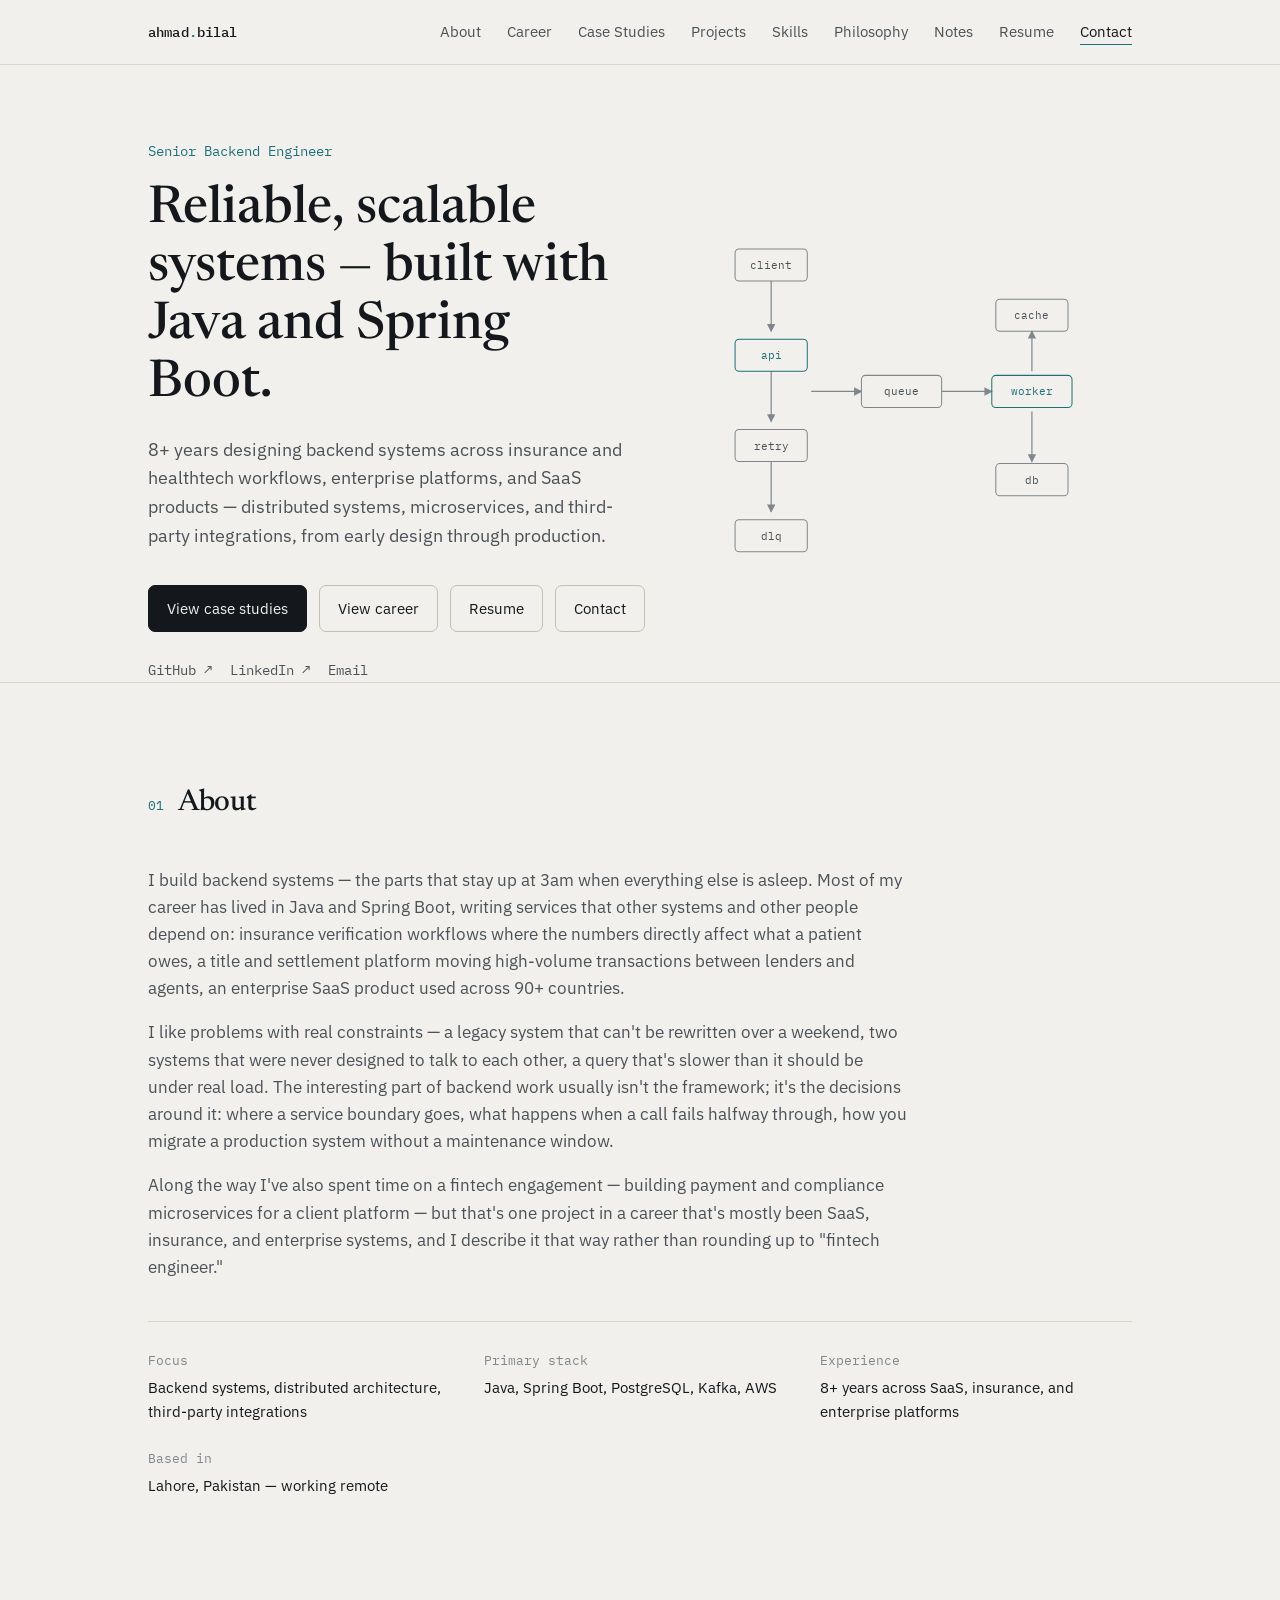
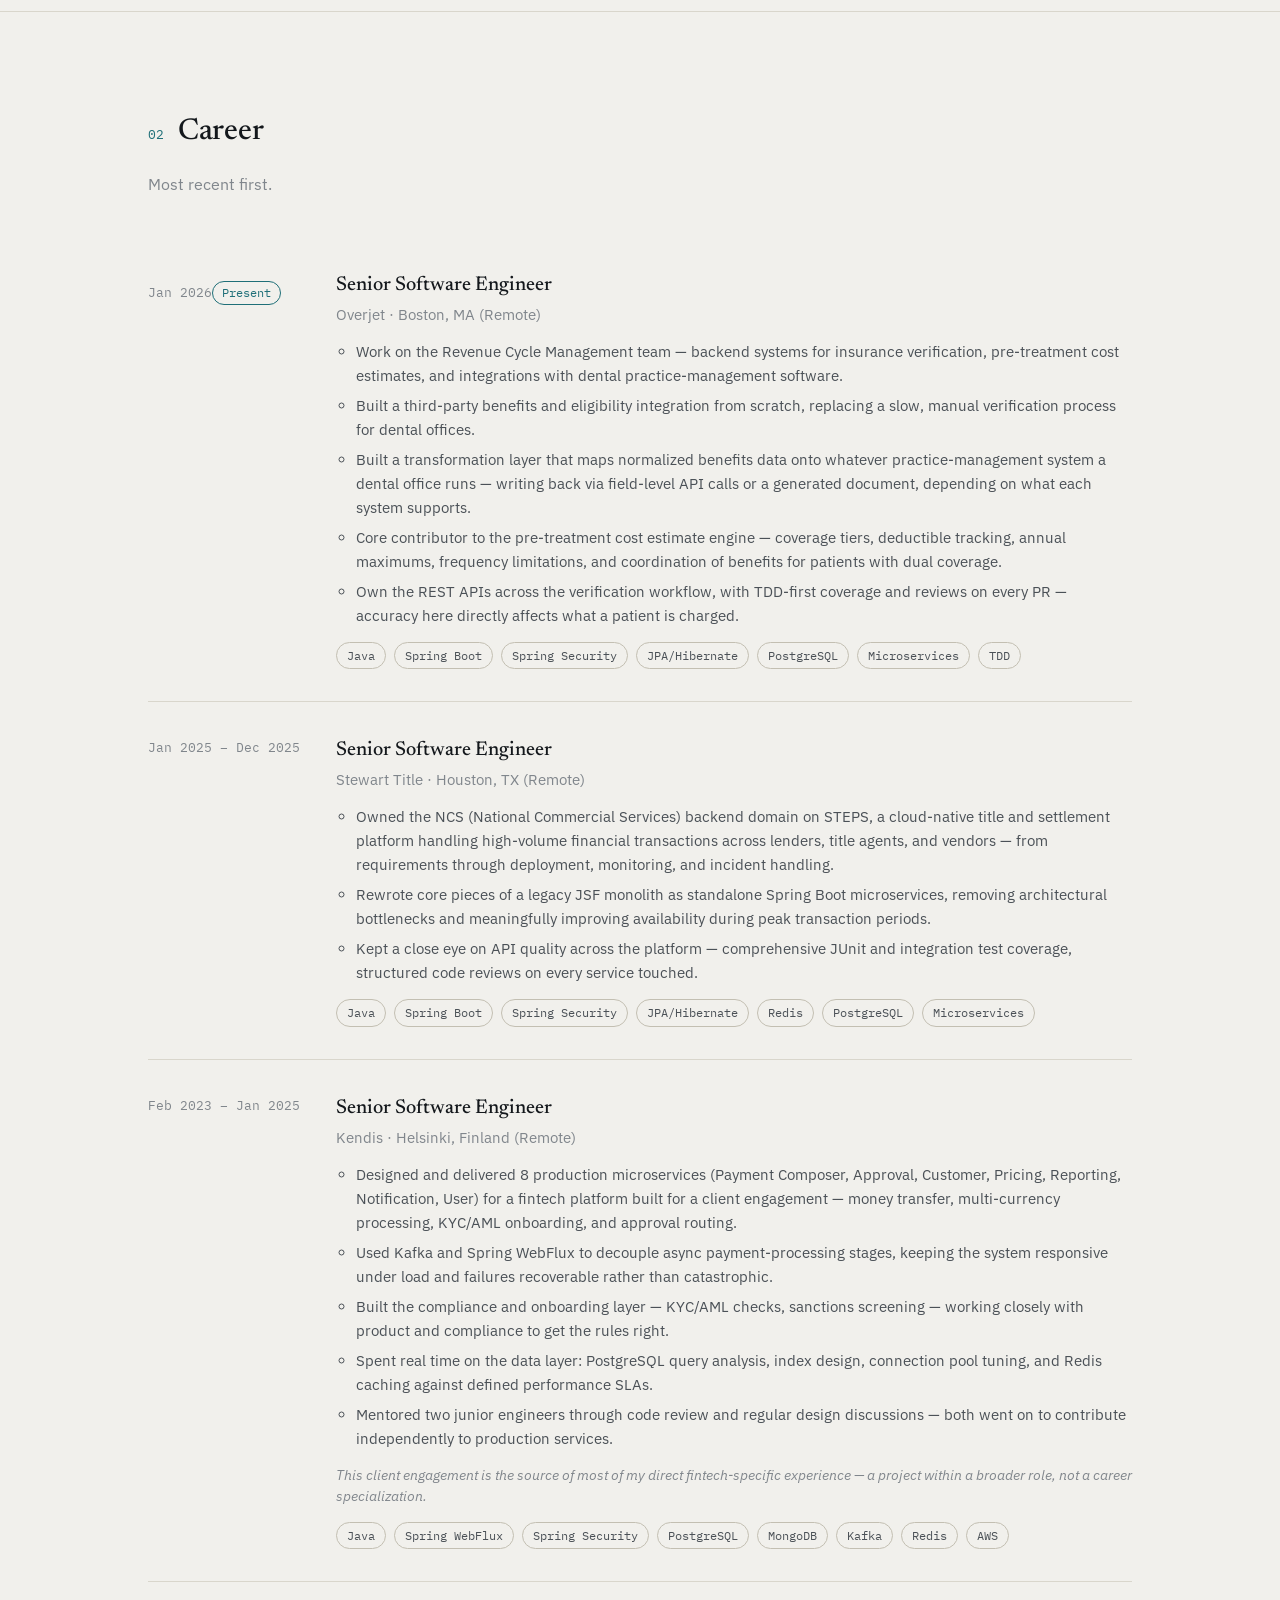
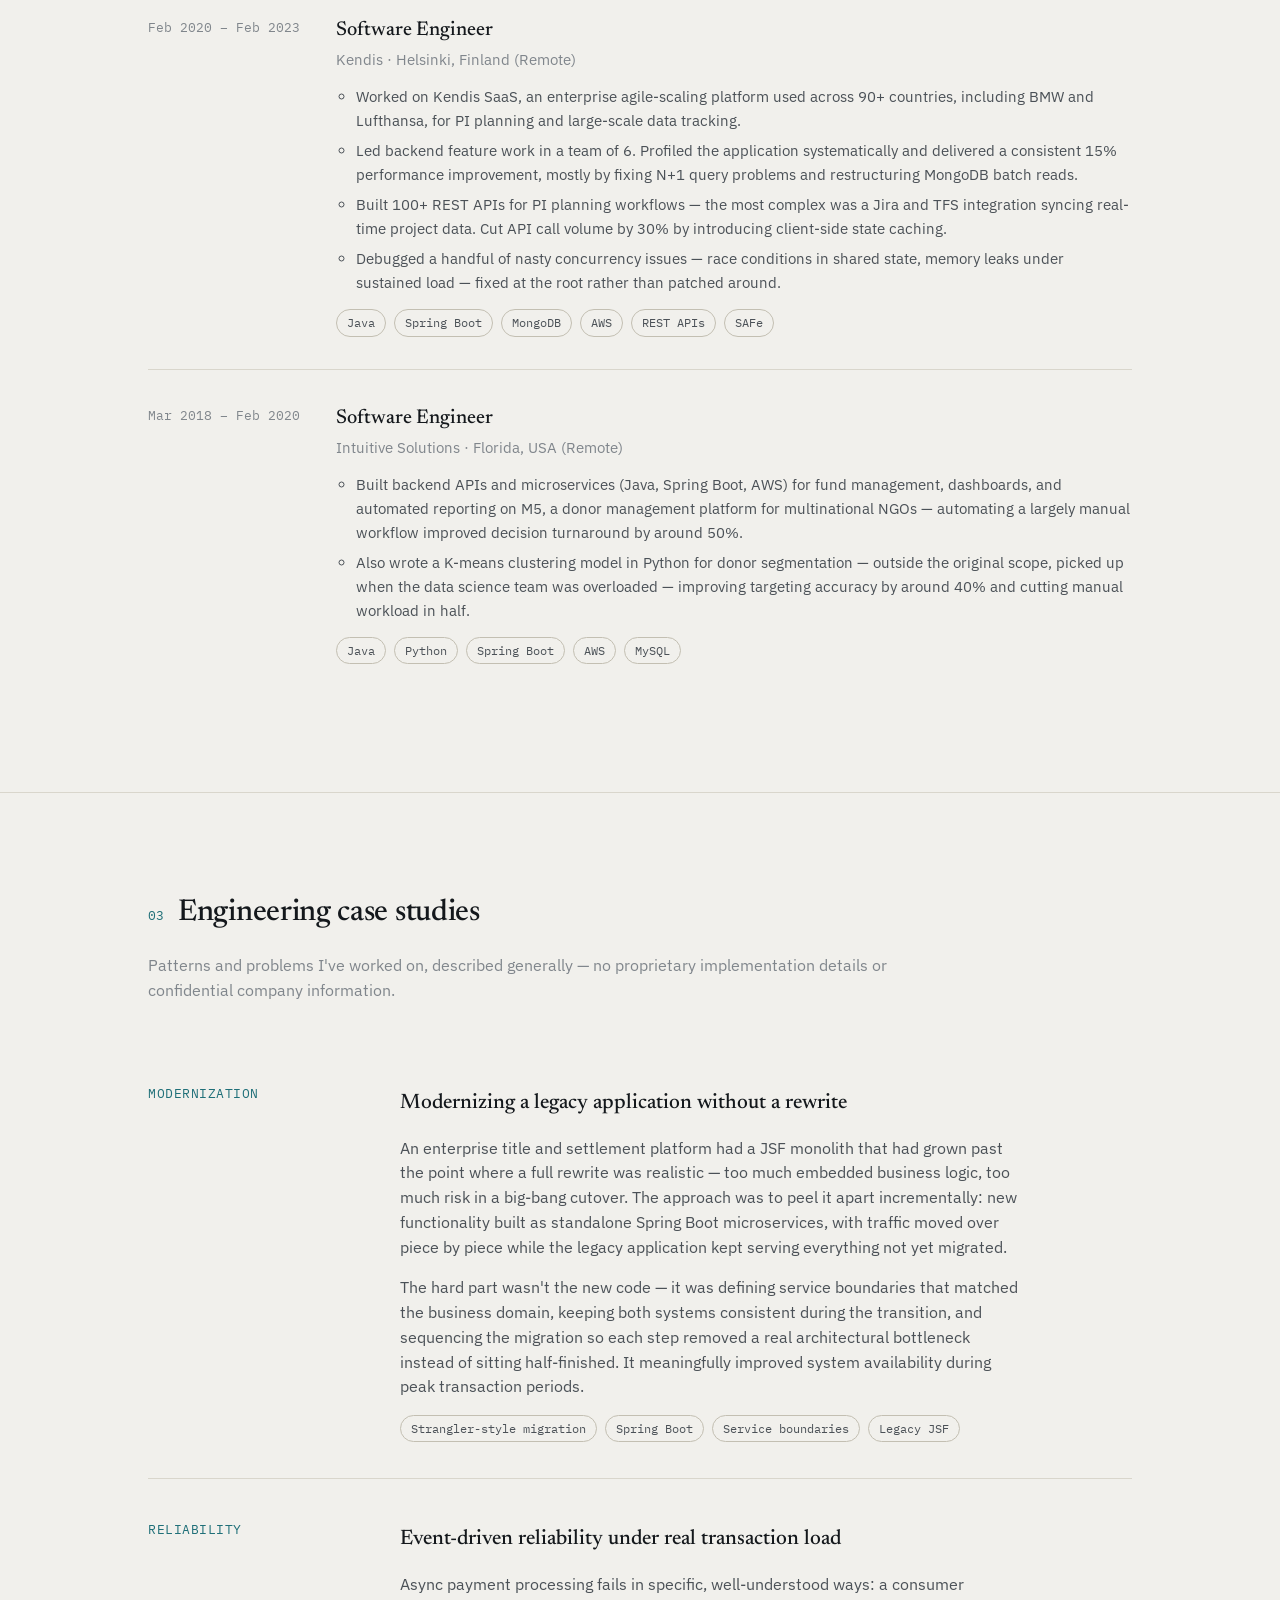
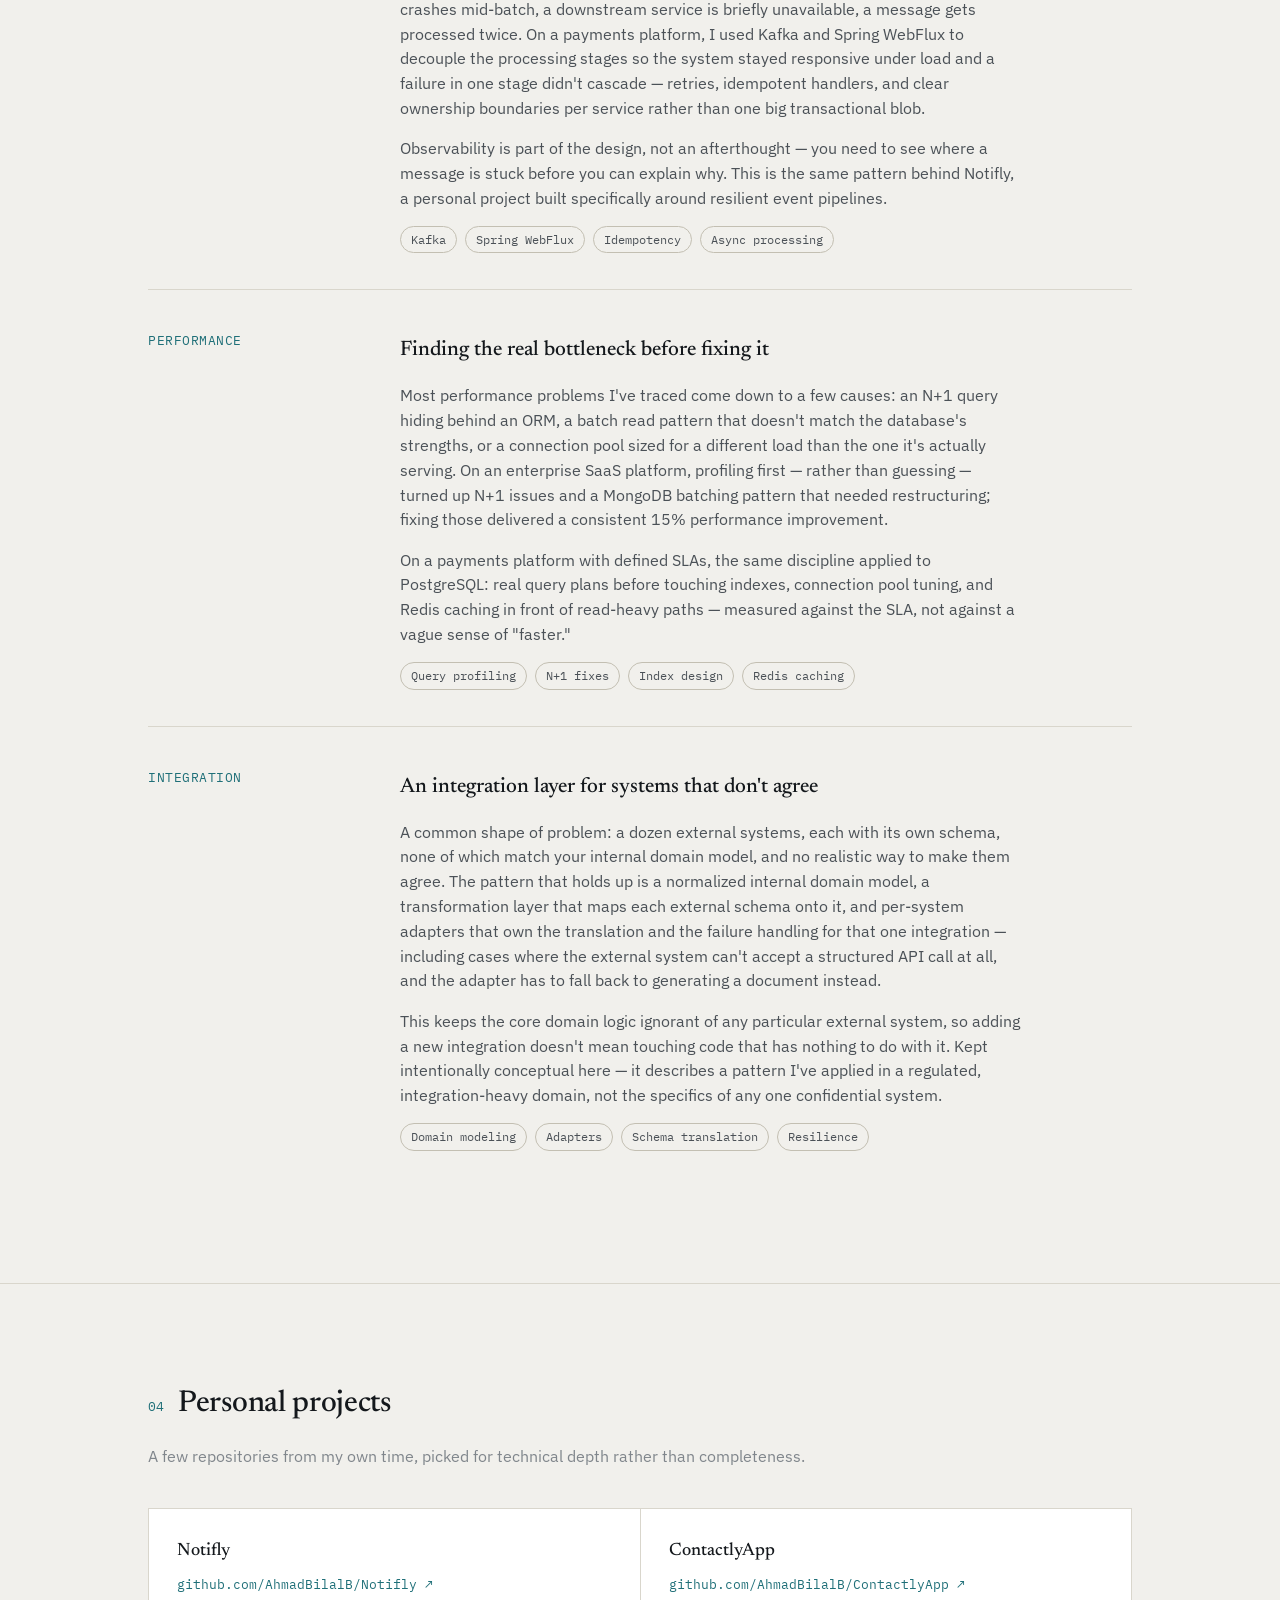
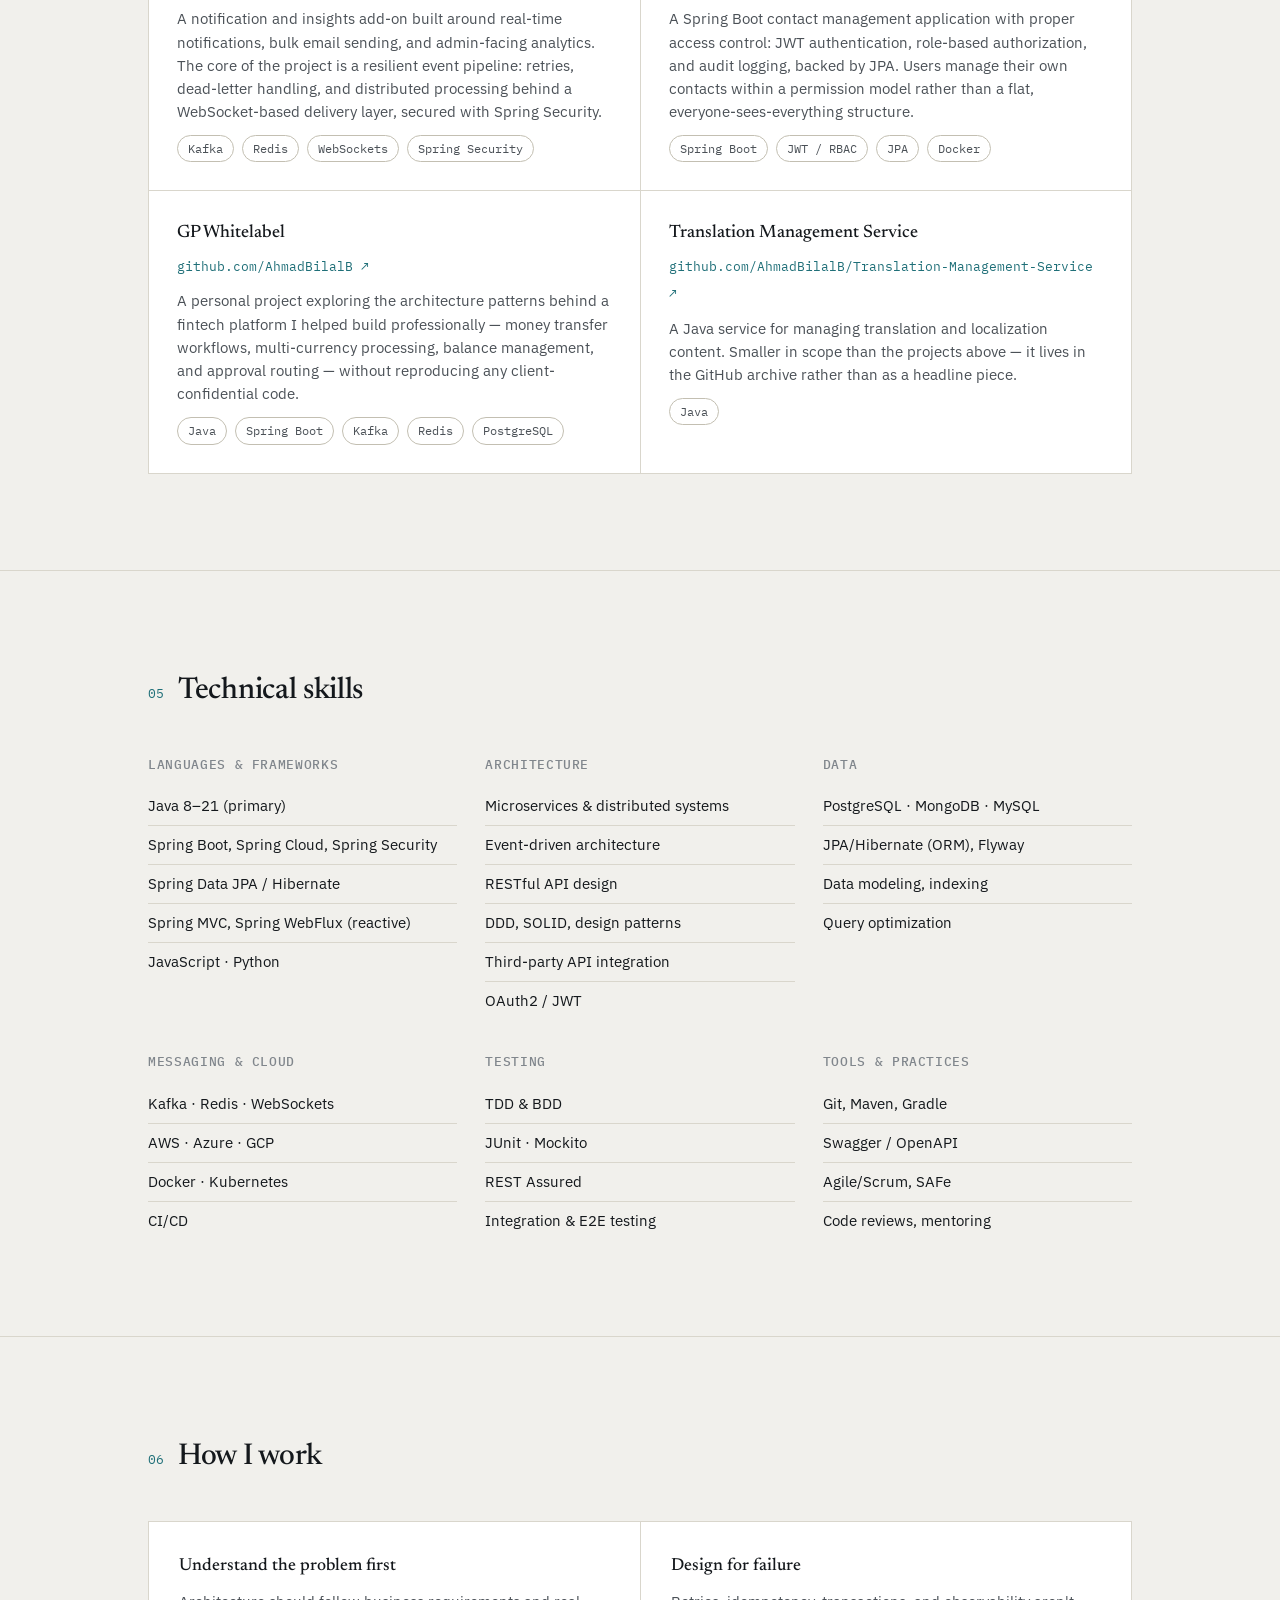
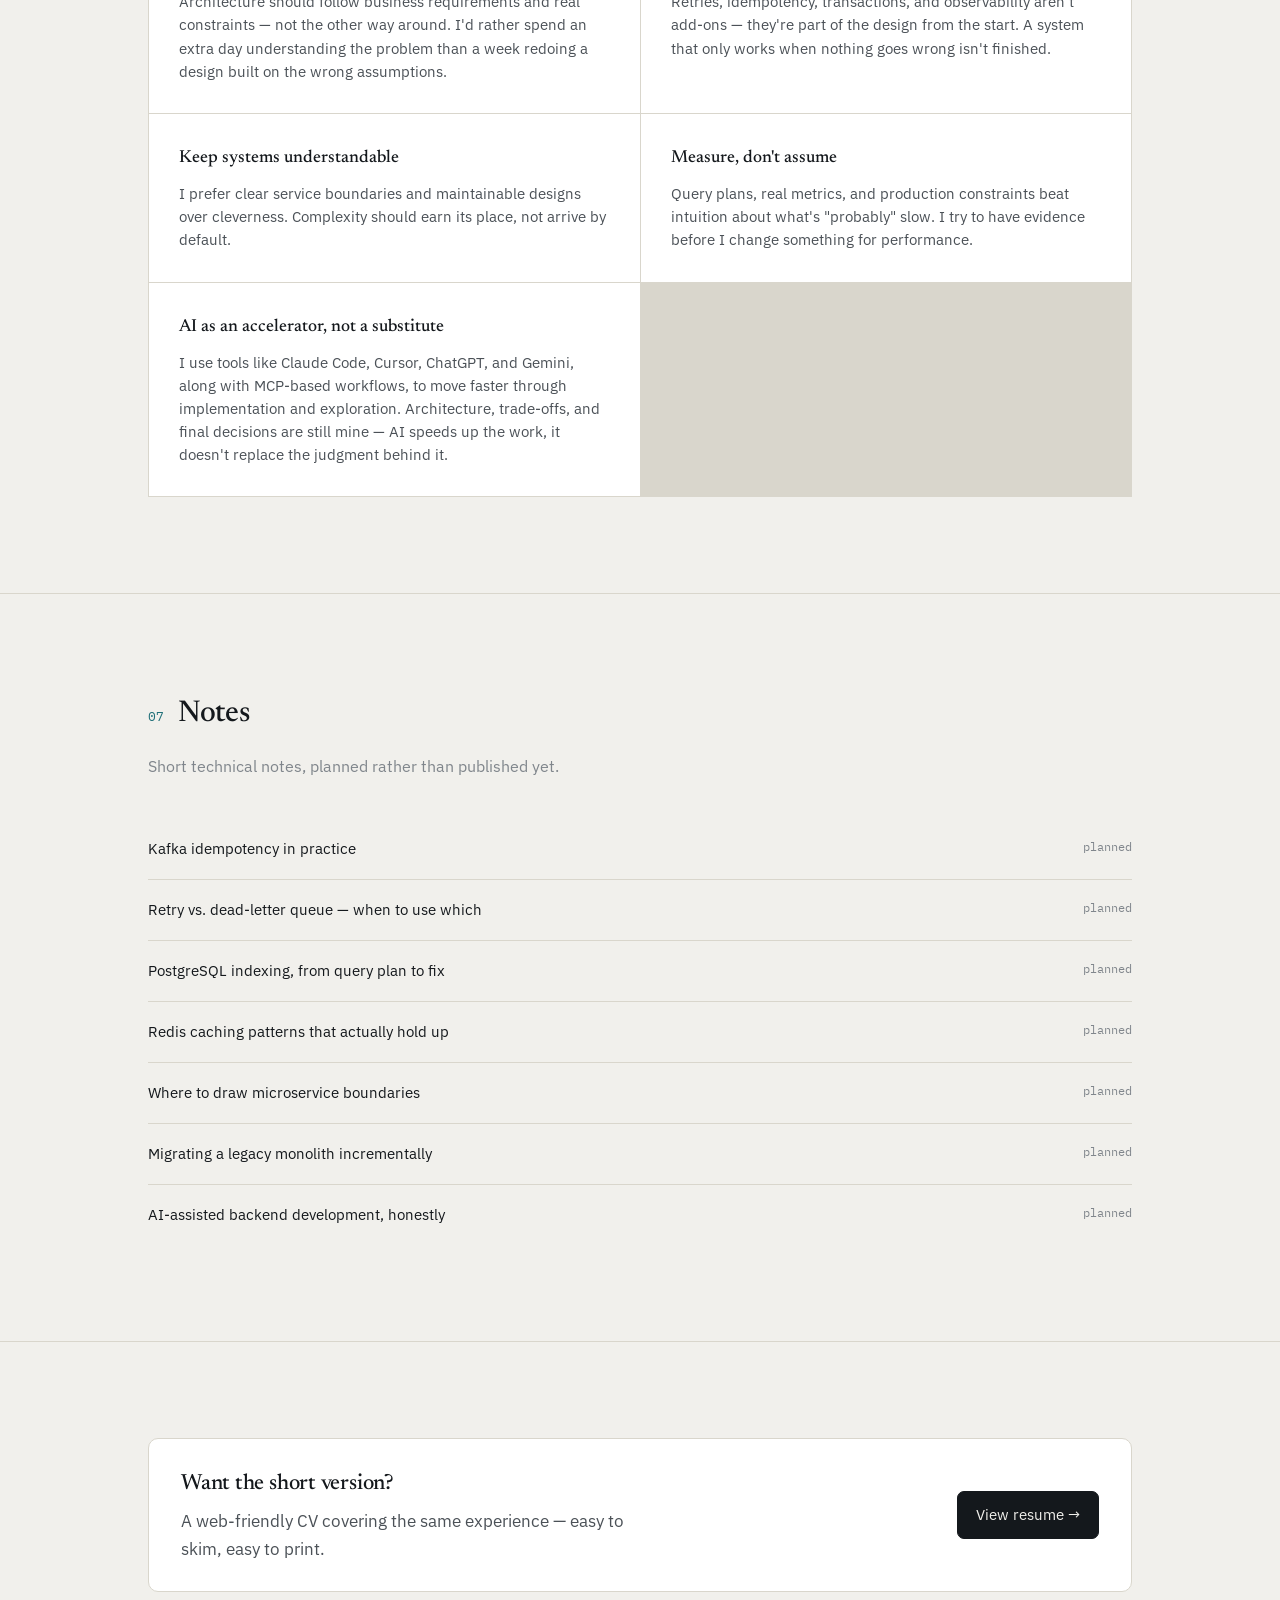
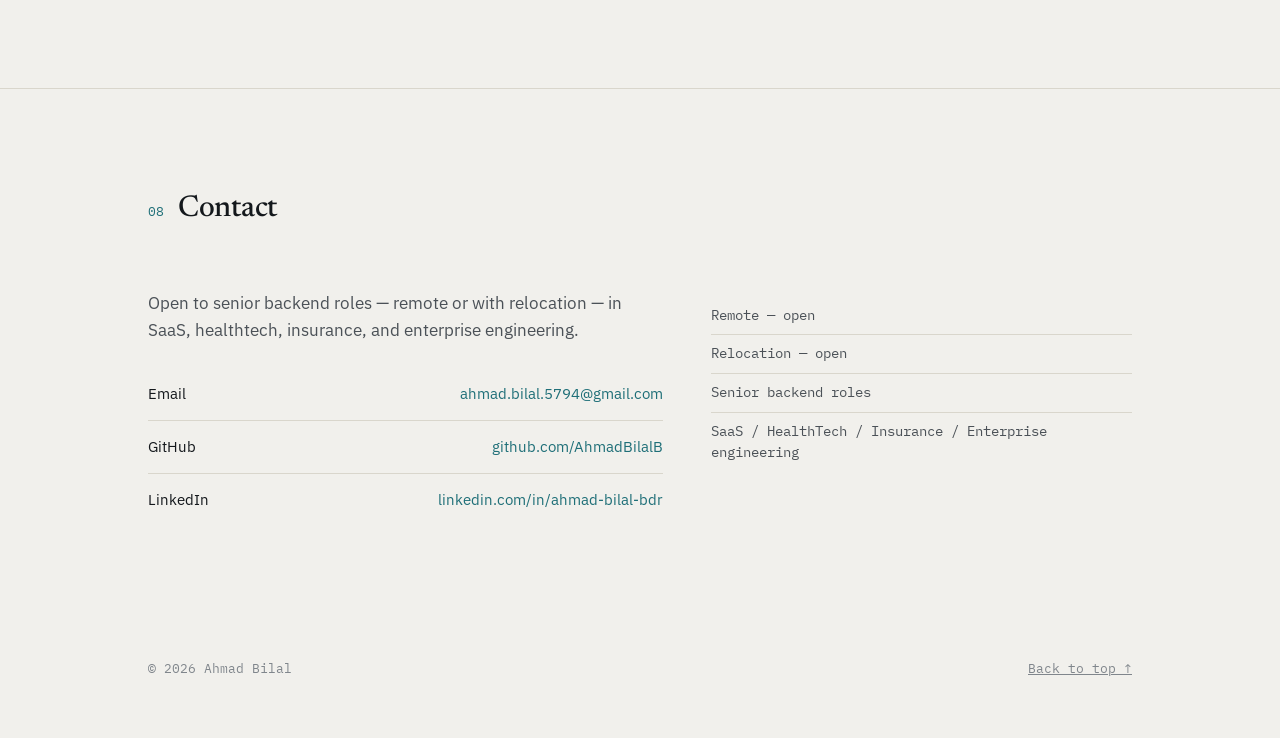
==== commit e03336da: "update a bit" ====
--- a/index.html
+++ b/index.html
@@ -4,12 +4,12 @@
 <meta charset="UTF-8">
 <meta name="viewport" content="width=device-width, initial-scale=1">
 <title>Ahmad Bilal — Senior Backend Engineer</title>
-<meta name="description" content="Ahmad Bilal is a Senior Backend Engineer specializing in Java, Spring Boot, microservices, distributed systems, SaaS and financial workflows.">
+<meta name="description" content="Ahmad Bilal is a Senior Backend Engineer specializing in Java, Spring Boot, distributed systems, microservices, and third-party integrations across SaaS, insurance, and enterprise platforms.">
 <meta name="keywords" content="Ahmad Bilal, Senior Backend Engineer, Java Spring Boot Engineer, Senior Java Developer, Backend Engineer Distributed Systems">
 <link rel="canonical" href="https://ahmadbilalb.github.io/">
 <meta property="og:type" content="website">
 <meta property="og:title" content="Ahmad Bilal — Senior Backend Engineer">
-<meta property="og:description" content="Java, Spring Boot, microservices, distributed systems, SaaS and financial workflows.">
+<meta property="og:description" content="Java, Spring Boot, distributed systems, microservices, and third-party integrations across SaaS, insurance, and enterprise platforms.">
 <meta property="og:url" content="https://ahmadbilalb.github.io/">
 <meta name="twitter:card" content="summary">
 <link rel="preconnect" href="https://fonts.googleapis.com">
@@ -42,7 +42,7 @@
     <div>
       <p class="eyebrow">Senior Backend Engineer</p>
       <h1>Reliable, scalable systems — built with Java and Spring Boot.</h1>
-      <p class="hero-sub">7+ years designing backend systems for SaaS platforms, financial workflows, and enterprise products — distributed systems, microservices, and event-driven architecture, from early design through production.</p>
+      <p class="hero-sub">8+ years designing backend systems across insurance and healthtech workflows, enterprise platforms, and SaaS products — distributed systems, microservices, and third-party integrations, from early design through production.</p>
       <div class="hero-ctas">
         <a class="btn btn-primary" href="#work">View case studies</a>
         <a class="btn" href="#career">View career</a>
@@ -108,14 +108,14 @@
         <h2 class="section-title">About</h2>
       </div>
       <div class="prose">
-        <p>I build backend systems — the parts that stay up at 3am when everything else is asleep. Most of my career has lived in Java and Spring Boot, writing services that move data reliably: managing contacts and permissions, keeping a SaaS product's state consistent across a few hundred thousand users, or processing financial workflows where a dropped message actually matters.</p>
-        <p>I like problems with real constraints — a legacy system that can't be rewritten over a weekend, a query that's slower than it should be, two systems that were never designed to talk to each other. The interesting part of backend work usually isn't the framework; it's the decisions around it: where a service boundary goes, what happens when a call fails halfway through, how you migrate a production system without a maintenance window.</p>
-        <p>I've worked inside enterprise title and settlement platforms, SaaS products used across dozens of countries, and — for a shorter stretch — fintech-adjacent transaction and reporting systems. I try to be precise about what I've actually built versus what I've only touched, and I'd rather under-claim than round up.</p>
+        <p>I build backend systems — the parts that stay up at 3am when everything else is asleep. Most of my career has lived in Java and Spring Boot, writing services that other systems and other people depend on: insurance verification workflows where the numbers directly affect what a patient owes, a title and settlement platform moving high-volume transactions between lenders and agents, an enterprise SaaS product used across 90+ countries.</p>
+        <p>I like problems with real constraints — a legacy system that can't be rewritten over a weekend, two systems that were never designed to talk to each other, a query that's slower than it should be under real load. The interesting part of backend work usually isn't the framework; it's the decisions around it: where a service boundary goes, what happens when a call fails halfway through, how you migrate a production system without a maintenance window.</p>
+        <p>Along the way I've also spent time on a fintech engagement — building payment and compliance microservices for a client platform — but that's one project in a career that's mostly been SaaS, insurance, and enterprise systems, and I describe it that way rather than rounding up to "fintech engineer."</p>
       </div>
       <dl class="about-meta">
         <div>
           <dt>Focus</dt>
-          <dd>Backend systems, distributed architecture, integration layers</dd>
+          <dd>Backend systems, distributed architecture, third-party integrations</dd>
         </div>
         <div>
           <dt>Primary stack</dt>
@@ -123,7 +123,11 @@
         </div>
         <div>
           <dt>Experience</dt>
-          <dd>7+ years across SaaS, enterprise, and financial workflows</dd>
+          <dd>8+ years across SaaS, insurance, and enterprise platforms</dd>
+        </div>
+        <div>
+          <dt>Based in</dt>
+          <dd>Lahore, Pakistan — working remote</dd>
         </div>
       </dl>
     </div>
@@ -135,71 +139,99 @@
         <span class="section-index">02</span>
         <h2 class="section-title">Career</h2>
       </div>
-      <p class="section-kicker">Most recent first. Overjet details are kept intentionally general — I don't discuss internal architecture or proprietary systems from that role.</p>
+      <p class="section-kicker">Most recent first.</p>
 
       <ul class="timeline">
         <li class="tl-item">
-          <div class="tl-when">Current<span class="tag">Present</span></div>
+          <div class="tl-when">Jan 2026<span class="tag">Present</span></div>
+          <div>
+            <h3 class="tl-role">Senior Software Engineer</h3>
+            <p class="tl-org">Overjet · Boston, MA (Remote)</p>
+            <ul>
+              <li>Work on the Revenue Cycle Management team — backend systems for insurance verification, pre-treatment cost estimates, and integrations with dental practice-management software.</li>
+              <li>Built a third-party benefits and eligibility integration from scratch, replacing a slow, manual verification process for dental offices.</li>
+              <li>Built a transformation layer that maps normalized benefits data onto whatever practice-management system a dental office runs — writing back via field-level API calls or a generated document, depending on what each system supports.</li>
+              <li>Core contributor to the pre-treatment cost estimate engine — coverage tiers, deductible tracking, annual maximums, frequency limitations, and coordination of benefits for patients with dual coverage.</li>
+              <li>Own the REST APIs across the verification workflow, with TDD-first coverage and reviews on every PR — accuracy here directly affects what a patient is charged.</li>
+            </ul>
+            <div class="case-stack">
+              <span class="chip">Java</span><span class="chip">Spring Boot</span><span class="chip">Spring Security</span>
+              <span class="chip">JPA/Hibernate</span><span class="chip">PostgreSQL</span><span class="chip">Microservices</span>
+              <span class="chip">TDD</span>
+            </div>
+          </div>
+        </li>
+
+        <li class="tl-item">
+          <div class="tl-when">Jan 2025 – Dec 2025</div>
+          <div>
+            <h3 class="tl-role">Senior Software Engineer</h3>
+            <p class="tl-org">Stewart Title · Houston, TX (Remote)</p>
+            <ul>
+              <li>Owned the NCS (National Commercial Services) backend domain on STEPS, a cloud-native title and settlement platform handling high-volume financial transactions across lenders, title agents, and vendors — from requirements through deployment, monitoring, and incident handling.</li>
+              <li>Rewrote core pieces of a legacy JSF monolith as standalone Spring Boot microservices, removing architectural bottlenecks and meaningfully improving availability during peak transaction periods.</li>
+              <li>Kept a close eye on API quality across the platform — comprehensive JUnit and integration test coverage, structured code reviews on every service touched.</li>
+            </ul>
+            <div class="case-stack">
+              <span class="chip">Java</span><span class="chip">Spring Boot</span><span class="chip">Spring Security</span>
+              <span class="chip">JPA/Hibernate</span><span class="chip">Redis</span><span class="chip">PostgreSQL</span>
+              <span class="chip">Microservices</span>
+            </div>
+          </div>
+        </li>
+
+        <li class="tl-item">
+          <div class="tl-when">Feb 2023 – Jan 2025</div>
+          <div>
+            <h3 class="tl-role">Senior Software Engineer</h3>
+            <p class="tl-org">Kendis · Helsinki, Finland (Remote)</p>
+            <ul>
+              <li>Designed and delivered 8 production microservices (Payment Composer, Approval, Customer, Pricing, Reporting, Notification, User) for a fintech platform built for a client engagement — money transfer, multi-currency processing, KYC/AML onboarding, and approval routing.</li>
+              <li>Used Kafka and Spring WebFlux to decouple async payment-processing stages, keeping the system responsive under load and failures recoverable rather than catastrophic.</li>
+              <li>Built the compliance and onboarding layer — KYC/AML checks, sanctions screening — working closely with product and compliance to get the rules right.</li>
+              <li>Spent real time on the data layer: PostgreSQL query analysis, index design, connection pool tuning, and Redis caching against defined performance SLAs.</li>
+              <li>Mentored two junior engineers through code review and regular design discussions — both went on to contribute independently to production services.</li>
+            </ul>
+            <p class="tl-note">This client engagement is the source of most of my direct fintech-specific experience — a project within a broader role, not a career specialization.</p>
+            <div class="case-stack">
+              <span class="chip">Java</span><span class="chip">Spring WebFlux</span><span class="chip">Spring Security</span>
+              <span class="chip">PostgreSQL</span><span class="chip">MongoDB</span><span class="chip">Kafka</span>
+              <span class="chip">Redis</span><span class="chip">AWS</span>
+            </div>
+          </div>
+        </li>
+
+        <li class="tl-item">
+          <div class="tl-when">Feb 2020 – Feb 2023</div>
           <div>
             <h3 class="tl-role">Software Engineer</h3>
-            <p class="tl-org">Overjet</p>
-            <p class="tl-note">This is my current role. In line with confidentiality, I keep the description of this position general and don't reference internal systems, code, or architecture here.</p>
+            <p class="tl-org">Kendis · Helsinki, Finland (Remote)</p>
+            <ul>
+              <li>Worked on Kendis SaaS, an enterprise agile-scaling platform used across 90+ countries, including BMW and Lufthansa, for PI planning and large-scale data tracking.</li>
+              <li>Led backend feature work in a team of 6. Profiled the application systematically and delivered a consistent 15% performance improvement, mostly by fixing N+1 query problems and restructuring MongoDB batch reads.</li>
+              <li>Built 100+ REST APIs for PI planning workflows — the most complex was a Jira and TFS integration syncing real-time project data. Cut API call volume by 30% by introducing client-side state caching.</li>
+              <li>Debugged a handful of nasty concurrency issues — race conditions in shared state, memory leaks under sustained load — fixed at the root rather than patched around.</li>
+            </ul>
+            <div class="case-stack">
+              <span class="chip">Java</span><span class="chip">Spring Boot</span><span class="chip">MongoDB</span>
+              <span class="chip">AWS</span><span class="chip">REST APIs</span><span class="chip">SAFe</span>
+            </div>
           </div>
         </li>
 
         <li class="tl-item">
-          <div class="tl-when">Previous</div>
-          <div>
-            <h3 class="tl-role">Senior Software Engineer</h3>
-            <p class="tl-org">Stewart Title</p>
+          <div class="tl-when">Mar 2018 – Feb 2020</div>
+          <div>
+            <h3 class="tl-role">Software Engineer</h3>
+            <p class="tl-org">Intuitive Solutions · Florida, USA (Remote)</p>
             <ul>
-              <li>Joined a new enterprise title and settlement platform as an early developer on the team.</li>
-              <li>Owned the NCS domain end-to-end, from requirements through implementation.</li>
-              <li>Collaborated cross-functionally on requirements, architecture and design, and led code reviews.</li>
-              <li>Built Spring Boot microservices and integrated third-party APIs.</li>
-              <li>Led modernization of a legacy JSF application using a Strangler Fig approach — replacing it incrementally rather than through a full rewrite.</li>
+              <li>Built backend APIs and microservices (Java, Spring Boot, AWS) for fund management, dashboards, and automated reporting on M5, a donor management platform for multinational NGOs — automating a largely manual workflow improved decision turnaround by around 50%.</li>
+              <li>Also wrote a K-means clustering model in Python for donor segmentation — outside the original scope, picked up when the data science team was overloaded — improving targeting accuracy by around 40% and cutting manual workload in half.</li>
             </ul>
-          </div>
-        </li>
-
-        <li class="tl-item">
-          <div class="tl-when">Previous</div>
-          <div>
-            <h3 class="tl-role">Full Stack Java Engineer</h3>
-            <p class="tl-org">Kendis / Loxvo</p>
-            <ul>
-              <li>Worked on an enterprise SaaS product used across 90+ countries.</li>
-              <li>Backend in Java/Spring with a Vue/Vuex frontend, MongoDB, and AWS.</li>
-              <li>Built REST APIs and third-party integrations; worked in Agile/SAFe teams with technical leadership responsibilities.</li>
-              <li>Contributed to measurable gains the team tracked over this period: roughly +30% dashboard engagement, +15% performance, and a 30% reduction in critical bugs.</li>
-            </ul>
-          </div>
-        </li>
-
-        <li class="tl-item">
-          <div class="tl-when">Independent</div>
-          <div>
-            <h3 class="tl-role">GP Whitelabel</h3>
-            <p class="tl-org">Personal / independent project</p>
-            <ul>
-              <li>Less than a year of direct, hands-on exposure to fintech-adjacent work — I'm specific about that scope rather than overstating it.</li>
-              <li>Built around financial workflows: transaction processing, balance management, multi-currency handling, compliance-related workflows, reporting, and settlement-oriented processing.</li>
-              <li>Java, Spring Boot, PostgreSQL, Kafka, Redis, Docker.</li>
-            </ul>
-            <p class="tl-note">I did not have direct hands-on integration experience with payment providers on this project — I describe it as financial-workflow engineering, not payments expertise.</p>
-          </div>
-        </li>
-
-        <li class="tl-item">
-          <div class="tl-when">Earlier</div>
-          <div>
-            <h3 class="tl-role">Software Engineer</h3>
-            <p class="tl-org">Intuitive Solutions</p>
-            <ul>
-              <li>Worked on an NGO donor platform focused on data-driven donor segmentation.</li>
-              <li>Applied K-means clustering to improve segmentation accuracy by roughly 40%.</li>
-              <li>Product work that reduced manual workload for the team by roughly 50%.</li>
-            </ul>
+            <div class="case-stack">
+              <span class="chip">Java</span><span class="chip">Python</span><span class="chip">Spring Boot</span>
+              <span class="chip">AWS</span><span class="chip">MySQL</span>
+            </div>
           </div>
         </li>
       </ul>
@@ -216,69 +248,53 @@
 
       <div class="case-list">
         <article class="case">
-          <div>
-            <span class="case-tag">Modernization</span>
-          </div>
+          <div><span class="case-tag">Modernization</span></div>
           <div>
             <h3>Modernizing a legacy application without a rewrite</h3>
-            <p>A long-running JSF application had grown past the point where a full rewrite was realistic — too much embedded business logic, too much risk in a big-bang cutover. The approach was a Strangler Fig migration: new functionality built as Spring Boot microservices behind a routing layer, with traffic moved over feature by feature while the legacy application kept serving everything not yet migrated.</p>
-            <p>The hard part wasn't the new code — it was defining service boundaries that matched the business domain, keeping both systems consistent during the transition, and sequencing the migration so each step shipped value instead of sitting half-finished. The lesson that stuck: migration strategy is a design problem in its own right, not just an implementation detail.</p>
-            <div class="case-stack">
-              <span class="chip">Strangler Fig</span>
-              <span class="chip">Spring Boot</span>
-              <span class="chip">Service boundaries</span>
-              <span class="chip">Legacy JSF</span>
+            <p>An enterprise title and settlement platform had a JSF monolith that had grown past the point where a full rewrite was realistic — too much embedded business logic, too much risk in a big-bang cutover. The approach was to peel it apart incrementally: new functionality built as standalone Spring Boot microservices, with traffic moved over piece by piece while the legacy application kept serving everything not yet migrated.</p>
+            <p>The hard part wasn't the new code — it was defining service boundaries that matched the business domain, keeping both systems consistent during the transition, and sequencing the migration so each step removed a real architectural bottleneck instead of sitting half-finished. It meaningfully improved system availability during peak transaction periods.</p>
+            <div class="case-stack">
+              <span class="chip">Strangler-style migration</span><span class="chip">Spring Boot</span>
+              <span class="chip">Service boundaries</span><span class="chip">Legacy JSF</span>
             </div>
           </div>
         </article>
 
         <article class="case">
-          <div>
-            <span class="case-tag">Reliability</span>
-          </div>
-          <div>
-            <h3>Event-driven reliability with Kafka</h3>
-            <p>Notification and messaging systems fail in specific, well-known ways: a consumer crashes mid-batch, a downstream service is briefly unavailable, a message gets processed twice. Rather than treating these as edge cases, I design for them as the normal case — consumer groups for horizontal scaling, retry policies with backoff, dead-letter queues for messages that can't be processed automatically, and idempotent handlers so a redelivered message doesn't double-charge or double-notify anyone.</p>
-            <p>Observability is part of the design, not an afterthought — you need to see where a message is stuck before you can explain why. This pattern is the backbone of Notifly, a personal project built around exactly this problem.</p>
-            <div class="case-stack">
-              <span class="chip">Kafka</span>
-              <span class="chip">Consumer groups</span>
-              <span class="chip">Dead-letter queues</span>
-              <span class="chip">Idempotency</span>
+          <div><span class="case-tag">Reliability</span></div>
+          <div>
+            <h3>Event-driven reliability under real transaction load</h3>
+            <p>Async payment processing fails in specific, well-understood ways: a consumer crashes mid-batch, a downstream service is briefly unavailable, a message gets processed twice. On a payments platform, I used Kafka and Spring WebFlux to decouple the processing stages so the system stayed responsive under load and a failure in one stage didn't cascade — retries, idempotent handlers, and clear ownership boundaries per service rather than one big transactional blob.</p>
+            <p>Observability is part of the design, not an afterthought — you need to see where a message is stuck before you can explain why. This is the same pattern behind Notifly, a personal project built specifically around resilient event pipelines.</p>
+            <div class="case-stack">
+              <span class="chip">Kafka</span><span class="chip">Spring WebFlux</span>
+              <span class="chip">Idempotency</span><span class="chip">Async processing</span>
             </div>
           </div>
         </article>
 
         <article class="case">
-          <div>
-            <span class="case-tag">Performance</span>
-          </div>
-          <div>
-            <h3>Diagnosing and fixing database performance</h3>
-            <p>Most performance problems I've traced trace back to the same few causes: a missing or wrong index, a query doing more work than the access pattern needs, or a connection pool sized for a different load than the one it's actually serving. My default approach is to look at the actual query plan before changing anything — guessing at indexes without one usually makes things worse, not better.</p>
-            <p>Where read load is the bottleneck, Redis caching in front of PostgreSQL is often the more honest fix than throwing more indexes at a write-heavy table. I measure before and after against a defined SLA rather than treating "faster" as the goal in itself.</p>
-            <div class="case-stack">
-              <span class="chip">PostgreSQL</span>
-              <span class="chip">Query plans</span>
-              <span class="chip">Indexing</span>
-              <span class="chip">Redis caching</span>
+          <div><span class="case-tag">Performance</span></div>
+          <div>
+            <h3>Finding the real bottleneck before fixing it</h3>
+            <p>Most performance problems I've traced come down to a few causes: an N+1 query hiding behind an ORM, a batch read pattern that doesn't match the database's strengths, or a connection pool sized for a different load than the one it's actually serving. On an enterprise SaaS platform, profiling first — rather than guessing — turned up N+1 issues and a MongoDB batching pattern that needed restructuring; fixing those delivered a consistent 15% performance improvement.</p>
+            <p>On a payments platform with defined SLAs, the same discipline applied to PostgreSQL: real query plans before touching indexes, connection pool tuning, and Redis caching in front of read-heavy paths — measured against the SLA, not against a vague sense of "faster."</p>
+            <div class="case-stack">
+              <span class="chip">Query profiling</span><span class="chip">N+1 fixes</span>
+              <span class="chip">Index design</span><span class="chip">Redis caching</span>
             </div>
           </div>
         </article>
 
         <article class="case">
-          <div>
-            <span class="case-tag">Integration</span>
-          </div>
+          <div><span class="case-tag">Integration</span></div>
           <div>
             <h3>An integration layer for systems that don't agree</h3>
-            <p>A common shape of problem: several external systems each with their own schema, none of which match your internal domain model, and no realistic way to make them agree. The pattern that holds up is a normalized internal domain model, a transformation layer that maps each external schema onto it, and per-system adapters that own the translation and the failure handling for that one integration.</p>
-            <p>This keeps the core domain logic ignorant of any particular external system, so adding a new integration doesn't mean touching code that has nothing to do with it. This case study is kept intentionally conceptual — it describes a pattern I've applied in different contexts, not the specifics of any one confidential system.</p>
-            <div class="case-stack">
-              <span class="chip">Domain modeling</span>
-              <span class="chip">Adapters</span>
-              <span class="chip">Schema translation</span>
-              <span class="chip">Resilience</span>
+            <p>A common shape of problem: a dozen external systems, each with its own schema, none of which match your internal domain model, and no realistic way to make them agree. The pattern that holds up is a normalized internal domain model, a transformation layer that maps each external schema onto it, and per-system adapters that own the translation and the failure handling for that one integration — including cases where the external system can't accept a structured API call at all, and the adapter has to fall back to generating a document instead.</p>
+            <p>This keeps the core domain logic ignorant of any particular external system, so adding a new integration doesn't mean touching code that has nothing to do with it. Kept intentionally conceptual here — it describes a pattern I've applied in a regulated, integration-heavy domain, not the specifics of any one confidential system.</p>
+            <div class="case-stack">
+              <span class="chip">Domain modeling</span><span class="chip">Adapters</span>
+              <span class="chip">Schema translation</span><span class="chip">Resilience</span>
             </div>
           </div>
         </article>
@@ -300,10 +316,7 @@
           <a class="repo-link" href="https://github.com/AhmadBilalB/Notifly" target="_blank" rel="noopener">github.com/AhmadBilalB/Notifly ↗</a>
           <p>A notification and insights add-on built around real-time notifications, bulk email sending, and admin-facing analytics. The core of the project is a resilient event pipeline: retries, dead-letter handling, and distributed processing behind a WebSocket-based delivery layer, secured with Spring Security.</p>
           <div class="case-stack">
-            <span class="chip">Kafka</span>
-            <span class="chip">Redis</span>
-            <span class="chip">WebSockets</span>
-            <span class="chip">Spring Security</span>
+            <span class="chip">Kafka</span><span class="chip">Redis</span><span class="chip">WebSockets</span><span class="chip">Spring Security</span>
           </div>
         </div>
 
@@ -312,32 +325,24 @@
           <a class="repo-link" href="https://github.com/AhmadBilalB/ContactlyApp" target="_blank" rel="noopener">github.com/AhmadBilalB/ContactlyApp ↗</a>
           <p>A Spring Boot contact management application with proper access control: JWT authentication, role-based authorization, and audit logging, backed by JPA. Users manage their own contacts within a permission model rather than a flat, everyone-sees-everything structure.</p>
           <div class="case-stack">
-            <span class="chip">Spring Boot</span>
-            <span class="chip">JWT / RBAC</span>
-            <span class="chip">JPA</span>
-            <span class="chip">Docker</span>
+            <span class="chip">Spring Boot</span><span class="chip">JWT / RBAC</span><span class="chip">JPA</span><span class="chip">Docker</span>
           </div>
         </div>
 
         <div class="proj">
           <h3>GP Whitelabel</h3>
           <a class="repo-link" href="https://github.com/AhmadBilalB" target="_blank" rel="noopener">github.com/AhmadBilalB ↗</a>
-          <p>A financial-workflow project covering transaction processing, balance management, multi-currency handling, and settlement-oriented reporting. See the <a href="#career">Career</a> section for the honest scope of my fintech exposure on this one.</p>
+          <p>A personal project exploring the architecture patterns behind a fintech platform I helped build professionally — money transfer workflows, multi-currency processing, balance management, and approval routing — without reproducing any client-confidential code.</p>
           <div class="case-stack">
-            <span class="chip">Java</span>
-            <span class="chip">Kafka</span>
-            <span class="chip">Redis</span>
-            <span class="chip">PostgreSQL</span>
+            <span class="chip">Java</span><span class="chip">Spring Boot</span><span class="chip">Kafka</span><span class="chip">Redis</span><span class="chip">PostgreSQL</span>
           </div>
         </div>
 
         <div class="proj">
           <h3>Translation Management Service</h3>
           <a class="repo-link" href="https://github.com/AhmadBilalB/Translation-Management-Service" target="_blank" rel="noopener">github.com/AhmadBilalB/Translation-Management-Service ↗</a>
-          <p>A Java service for managing translation and localization content. Smaller in scope than the projects above — it lives in the GitHub archive rather than as a headline piece, and I'd rather leave it under-sold than dress it up.</p>
-          <div class="case-stack">
-            <span class="chip">Java</span>
-          </div>
+          <p>A Java service for managing translation and localization content. Smaller in scope than the projects above — it lives in the GitHub archive rather than as a headline piece.</p>
+          <div class="case-stack"><span class="chip">Java</span></div>
         </div>
       </div>
     </div>
@@ -352,62 +357,60 @@
 
       <div class="skill-grid">
         <div class="skill-group">
-          <h3>Backend</h3>
+          <h3>Languages &amp; frameworks</h3>
           <ul>
-            <li>Java 8–21</li>
-            <li>Spring Boot</li>
-            <li>Spring Cloud</li>
-            <li>Spring Security</li>
-            <li>JPA / Hibernate</li>
-            <li>REST APIs, MVC</li>
+            <li>Java 8–21 (primary)</li>
+            <li>Spring Boot, Spring Cloud, Spring Security</li>
+            <li>Spring Data JPA / Hibernate</li>
+            <li>Spring MVC, Spring WebFlux (reactive)</li>
+            <li>JavaScript · Python</li>
           </ul>
         </div>
         <div class="skill-group">
           <h3>Architecture</h3>
           <ul>
-            <li>Microservices</li>
-            <li>Distributed systems</li>
+            <li>Microservices &amp; distributed systems</li>
             <li>Event-driven architecture</li>
-            <li>Domain-driven design</li>
-            <li>API design</li>
-            <li>Resilience &amp; integration architecture</li>
+            <li>RESTful API design</li>
+            <li>DDD, SOLID, design patterns</li>
+            <li>Third-party API integration</li>
+            <li>OAuth2 / JWT</li>
           </ul>
         </div>
         <div class="skill-group">
           <h3>Data</h3>
           <ul>
-            <li>PostgreSQL</li>
-            <li>MongoDB</li>
-            <li>Redis</li>
+            <li>PostgreSQL · MongoDB · MySQL</li>
+            <li>JPA/Hibernate (ORM), Flyway</li>
+            <li>Data modeling, indexing</li>
             <li>Query optimization</li>
-            <li>Caching strategy</li>
           </ul>
         </div>
         <div class="skill-group">
           <h3>Messaging &amp; cloud</h3>
           <ul>
-            <li>Kafka</li>
-            <li>AWS</li>
-            <li>GCP</li>
-            <li>Docker</li>
+            <li>Kafka · Redis · WebSockets</li>
+            <li>AWS · Azure · GCP</li>
+            <li>Docker · Kubernetes</li>
             <li>CI/CD</li>
-            <li>Kubernetes (application-level exposure, not deployment expertise)</li>
           </ul>
         </div>
         <div class="skill-group">
           <h3>Testing</h3>
           <ul>
-            <li>JUnit</li>
-            <li>Mockito</li>
+            <li>TDD &amp; BDD</li>
+            <li>JUnit · Mockito</li>
             <li>REST Assured</li>
-            <li>Integration testing</li>
+            <li>Integration &amp; E2E testing</li>
           </ul>
         </div>
         <div class="skill-group">
-          <h3>Frontend (supporting)</h3>
+          <h3>Tools &amp; practices</h3>
           <ul>
-            <li>JavaScript</li>
-            <li>Vue / Vuex</li>
+            <li>Git, Maven, Gradle</li>
+            <li>Swagger / OpenAPI</li>
+            <li>Agile/Scrum, SAFe</li>
+            <li>Code reviews, mentoring</li>
           </ul>
         </div>
       </div>
@@ -452,7 +455,7 @@
         <span class="section-index">07</span>
         <h2 class="section-title">Notes</h2>
       </div>
-      <p class="section-kicker">Short technical notes, planned rather than published yet. Each will be clearly labeled as personal-project experience, professional experience (kept general where needed), or general technical opinion.</p>
+      <p class="section-kicker">Short technical notes, planned rather than published yet.</p>
 
       <ul class="notes-list">
         <li class="note-item"><span>Kafka idempotency in practice</span><span class="note-status">planned</span></li>
@@ -460,7 +463,7 @@
         <li class="note-item"><span>PostgreSQL indexing, from query plan to fix</span><span class="note-status">planned</span></li>
         <li class="note-item"><span>Redis caching patterns that actually hold up</span><span class="note-status">planned</span></li>
         <li class="note-item"><span>Where to draw microservice boundaries</span><span class="note-status">planned</span></li>
-        <li class="note-item"><span>Strangler Fig migrations, without the buzzword</span><span class="note-status">planned</span></li>
+        <li class="note-item"><span>Migrating a legacy monolith incrementally</span><span class="note-status">planned</span></li>
         <li class="note-item"><span>AI-assisted backend development, honestly</span><span class="note-status">planned</span></li>
       </ul>
     </div>
@@ -486,7 +489,7 @@
       </div>
       <div class="contact-grid">
         <div>
-          <p class="prose">Open to senior backend roles — remote or with relocation — in SaaS, fintech, healthtech, or enterprise engineering.</p>
+          <p class="prose">Open to senior backend roles — remote or with relocation — in SaaS, healthtech, insurance, and enterprise engineering.</p>
           <ul class="contact-list">
             <li><span>Email</span><a href="mailto:ahmad.bilal.5794@gmail.com">ahmad.bilal.5794@gmail.com</a></li>
             <li><span>GitHub</span><a href="https://github.com/AhmadBilalB" target="_blank" rel="noopener">github.com/AhmadBilalB</a></li>
@@ -498,7 +501,7 @@
             <li>Remote — open</li>
             <li>Relocation — open</li>
             <li>Senior backend roles</li>
-            <li>SaaS / FinTech / HealthTech / enterprise engineering</li>
+            <li>SaaS / HealthTech / Insurance / Enterprise engineering</li>
           </ul>
         </div>
       </div>
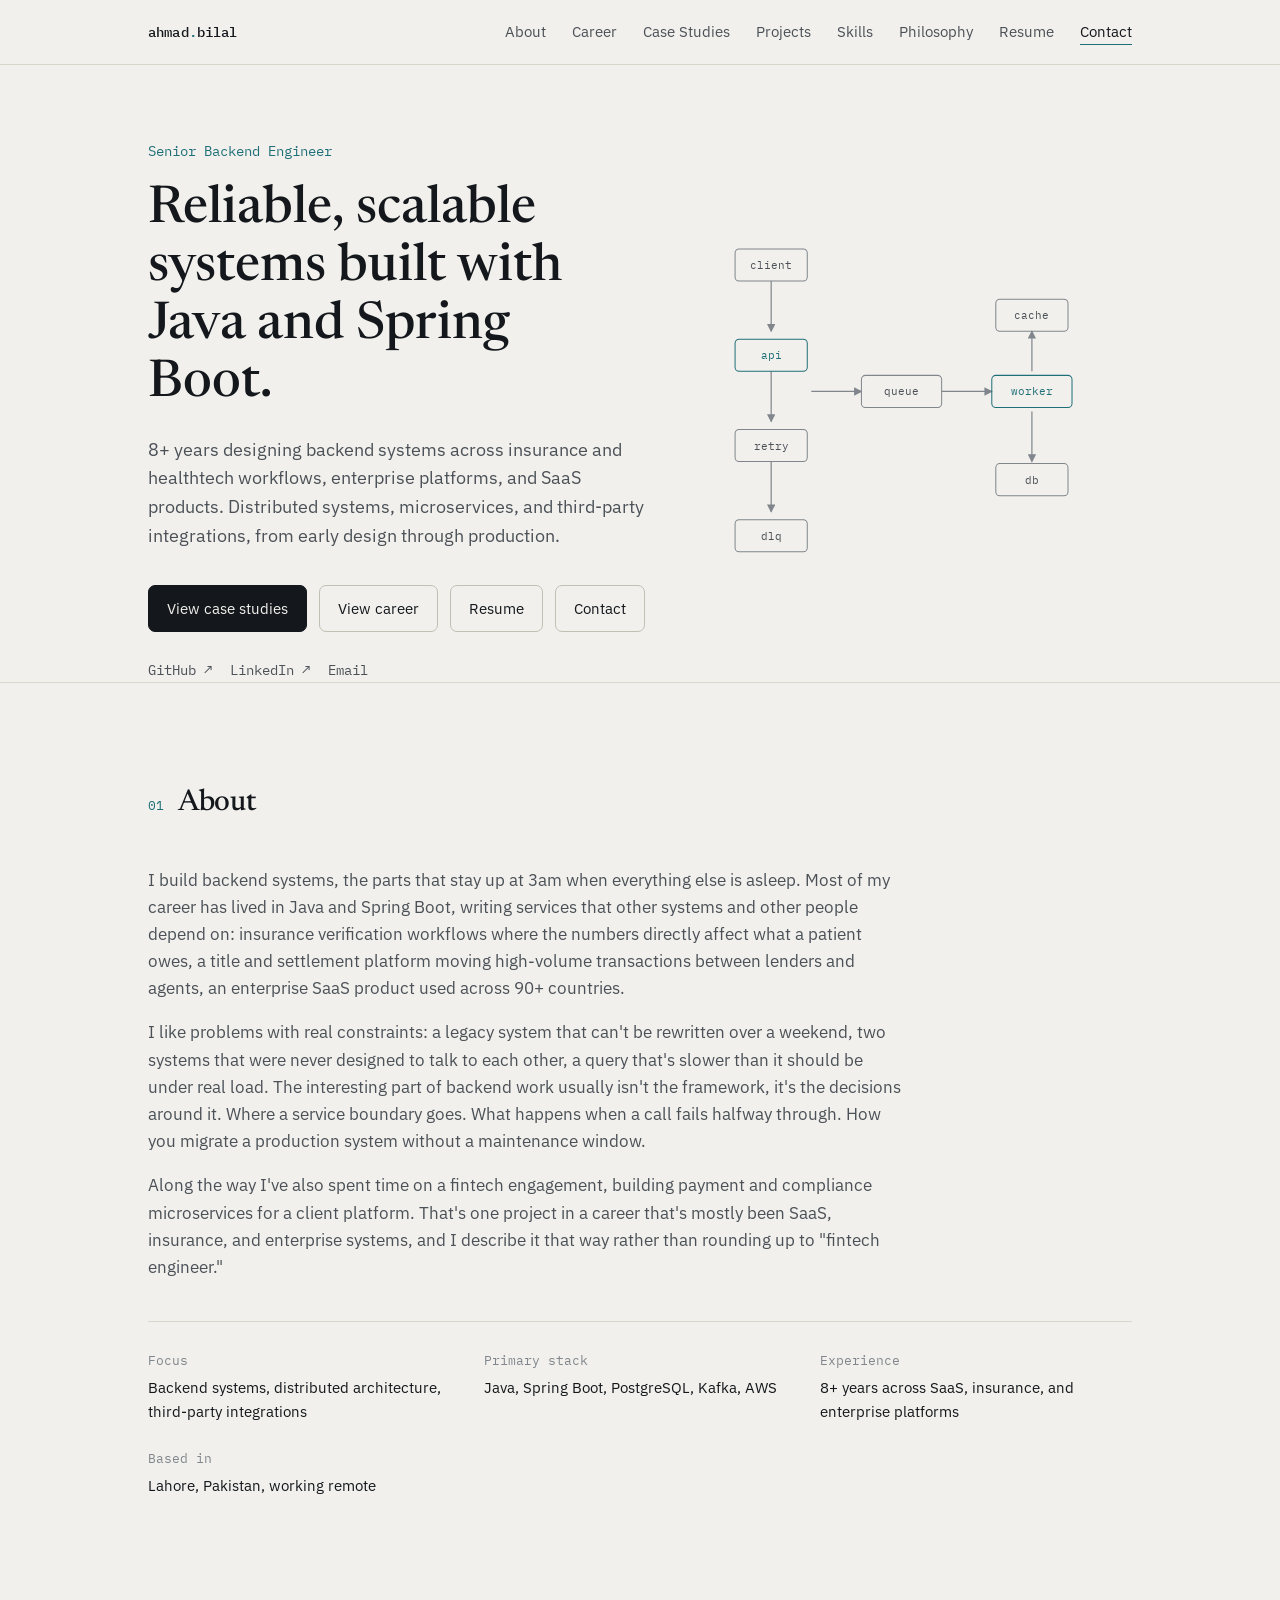
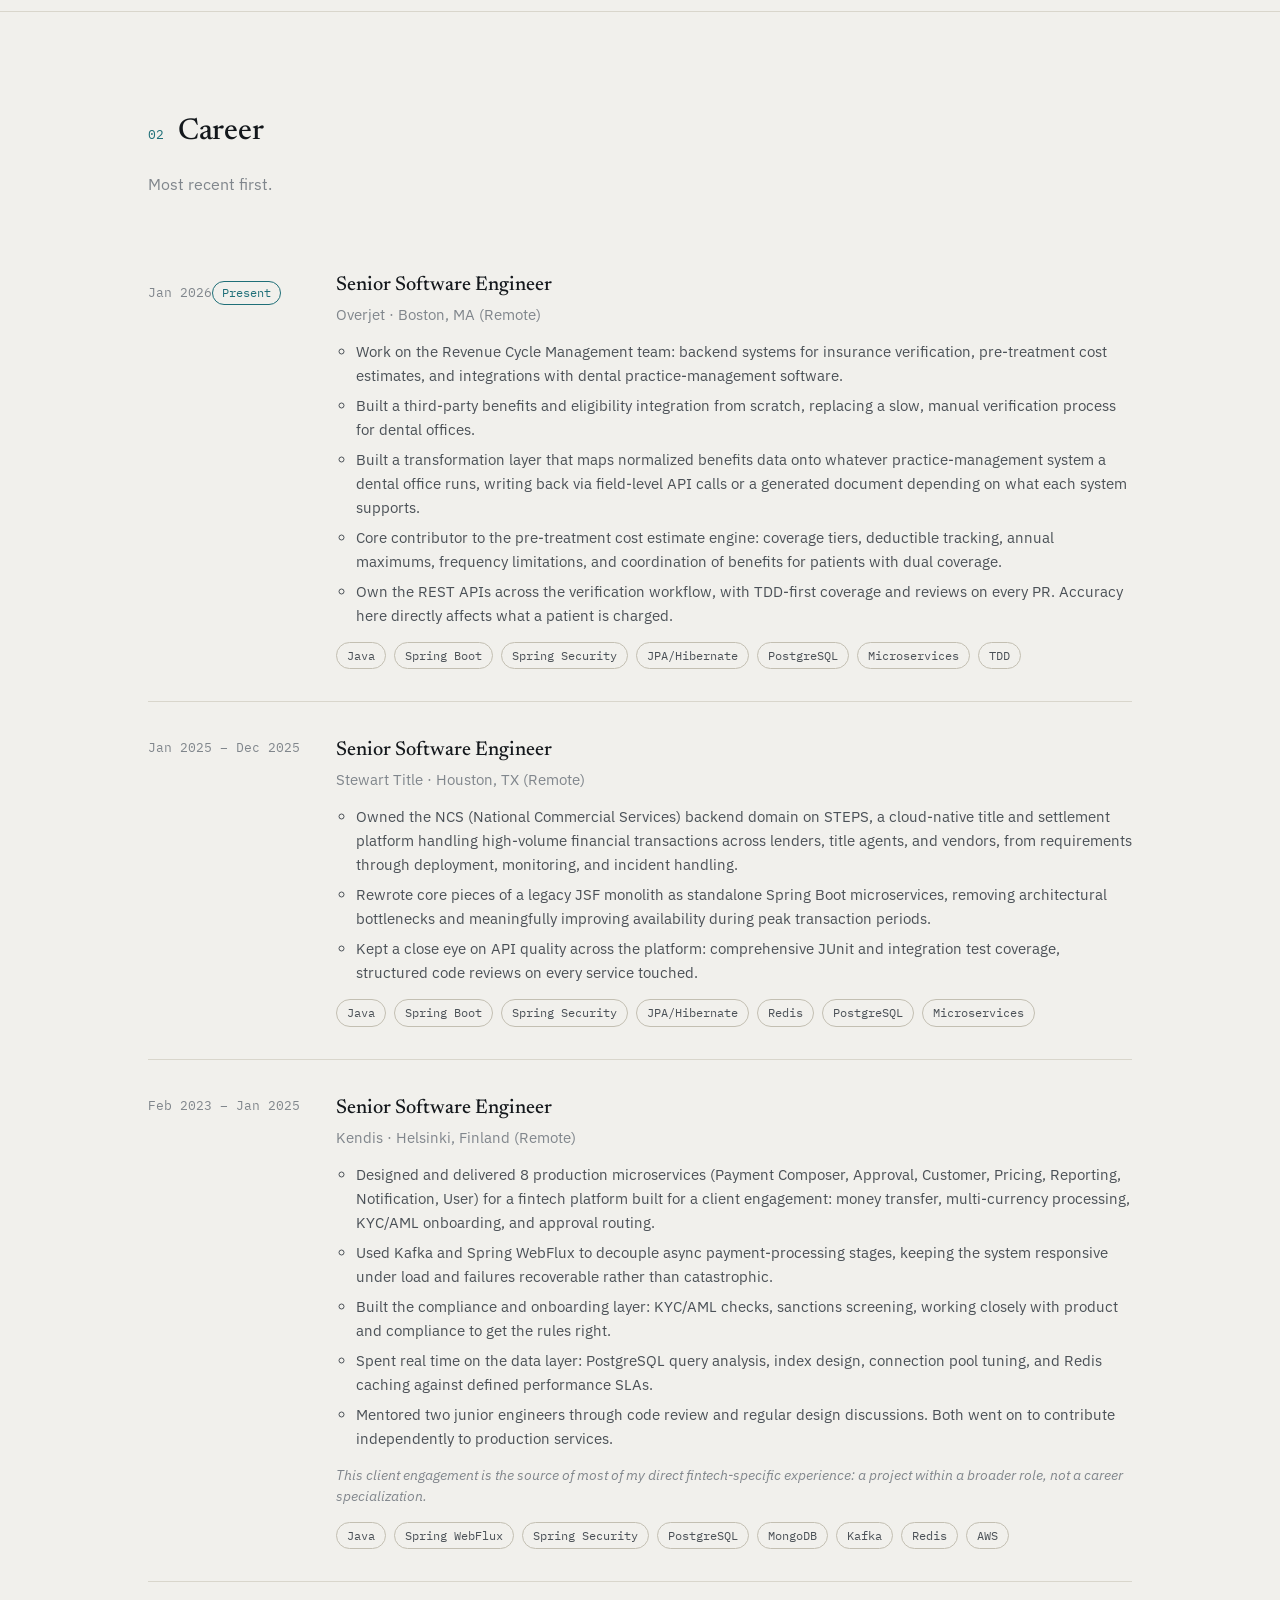
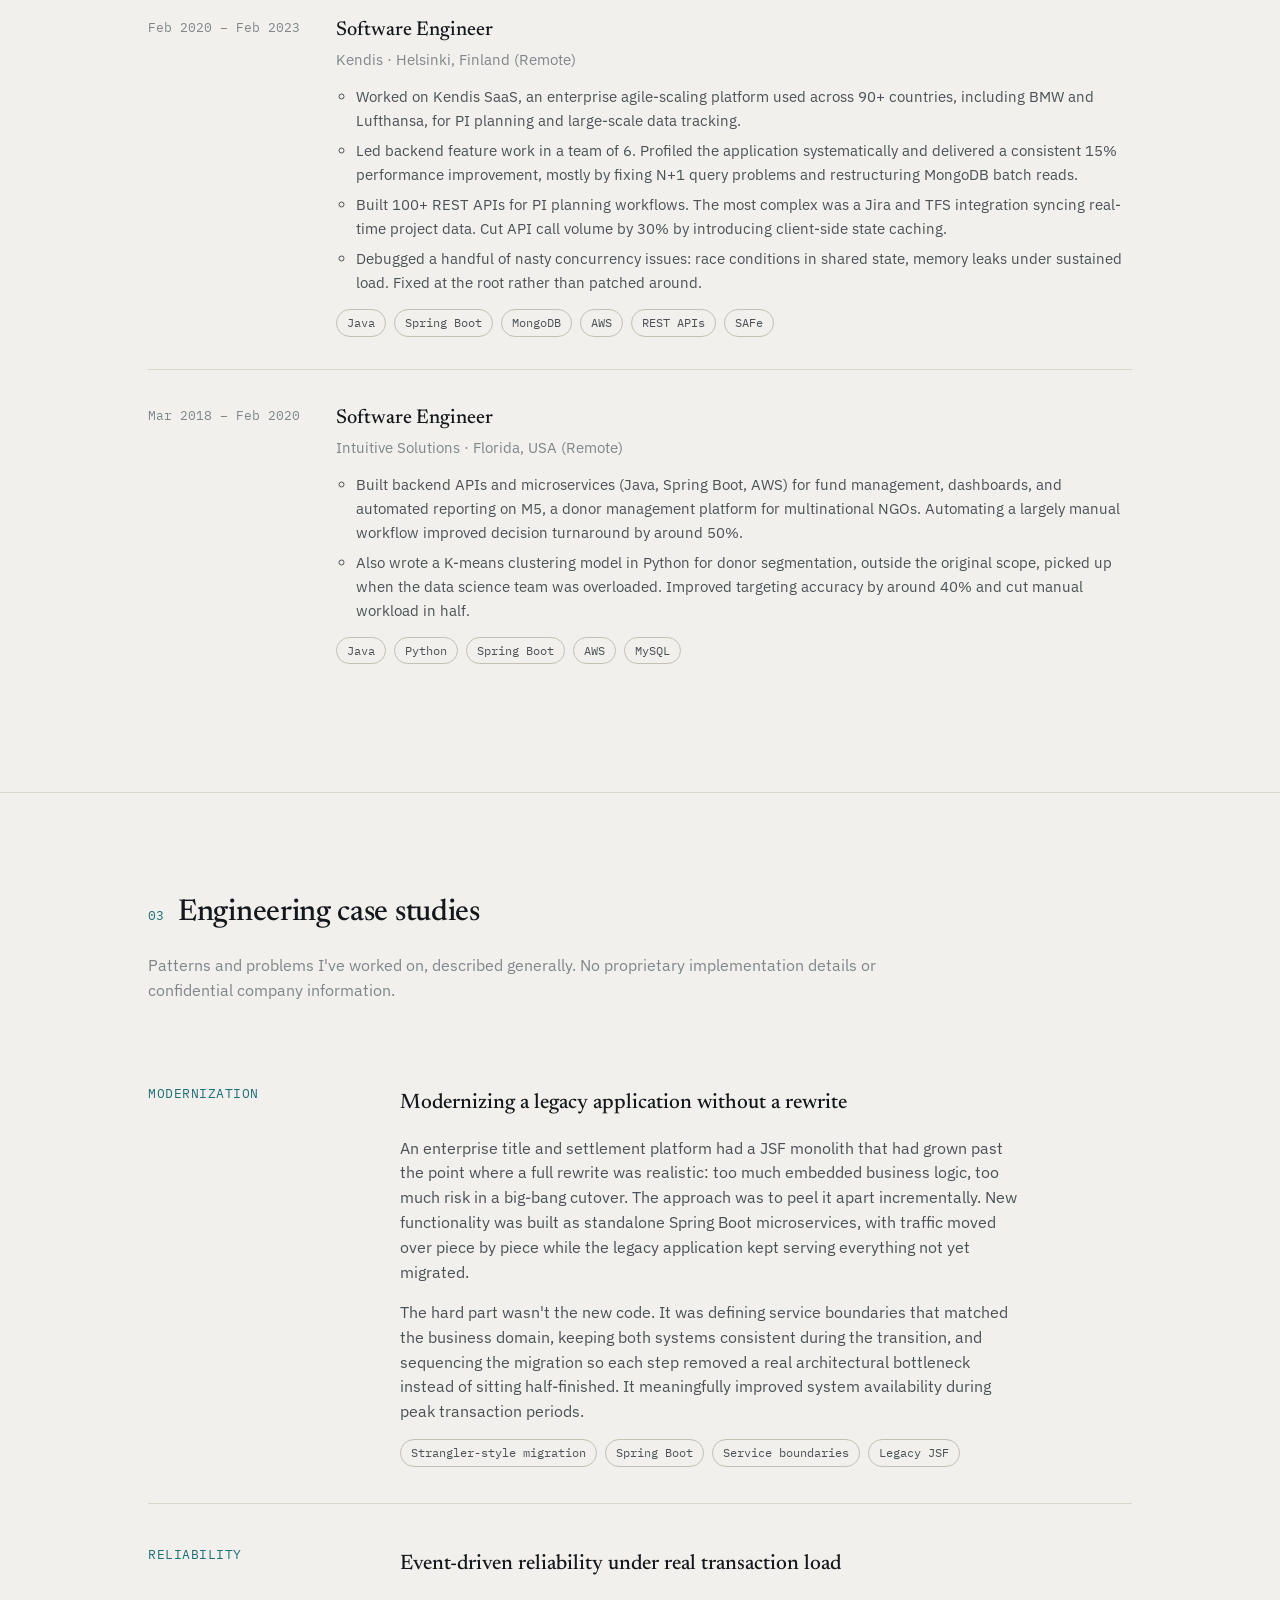
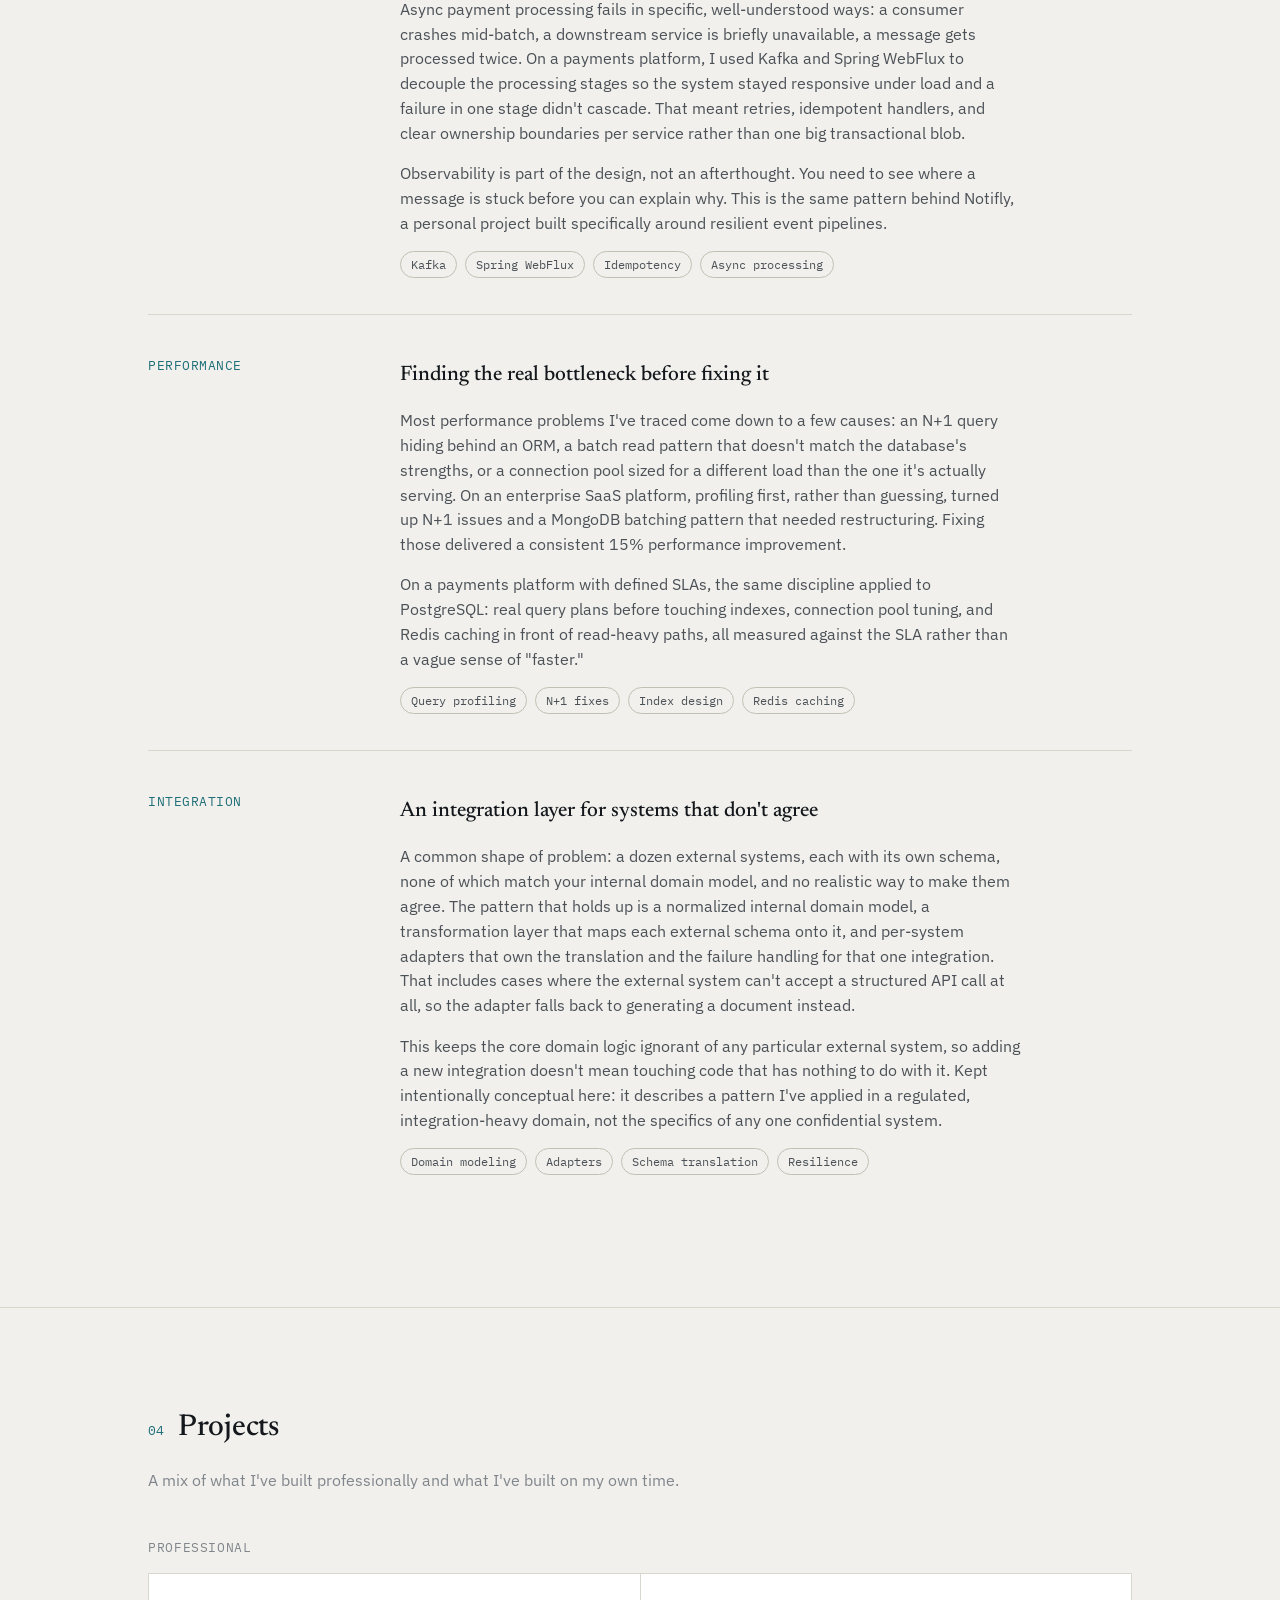
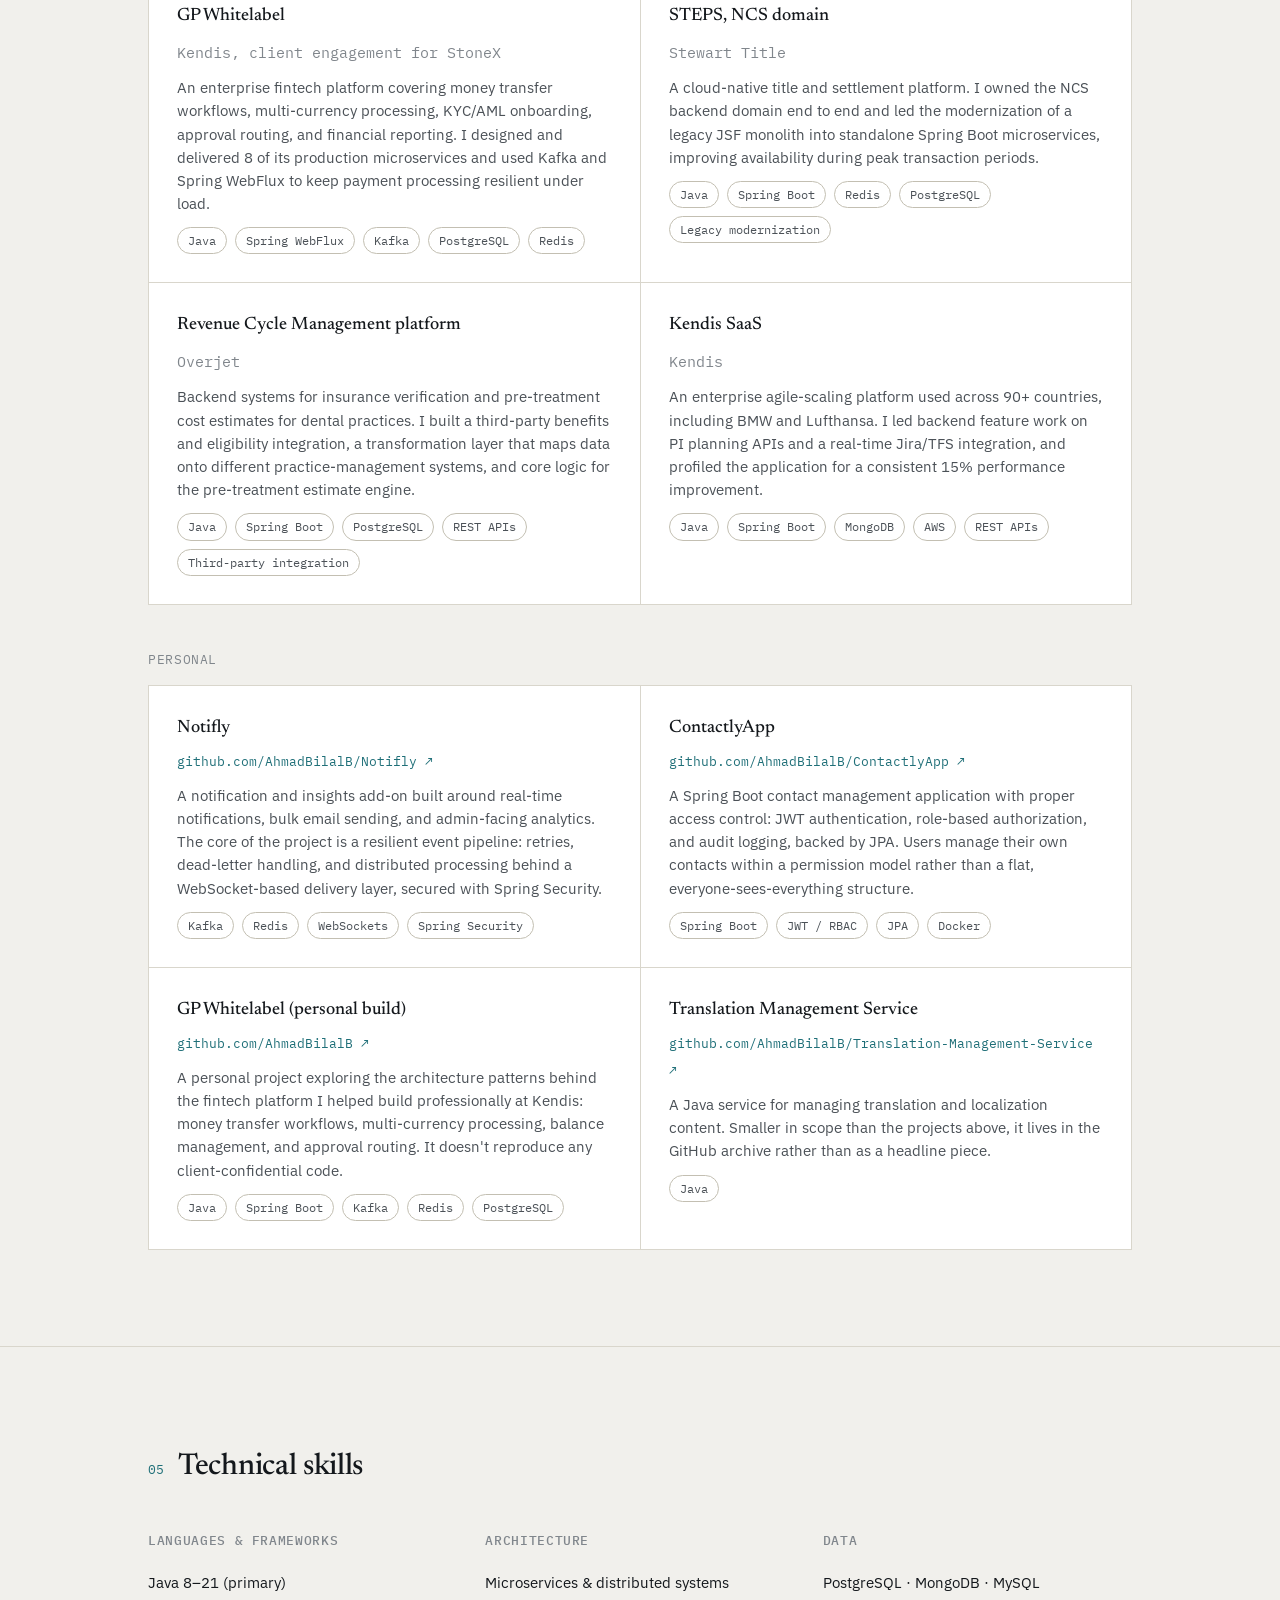
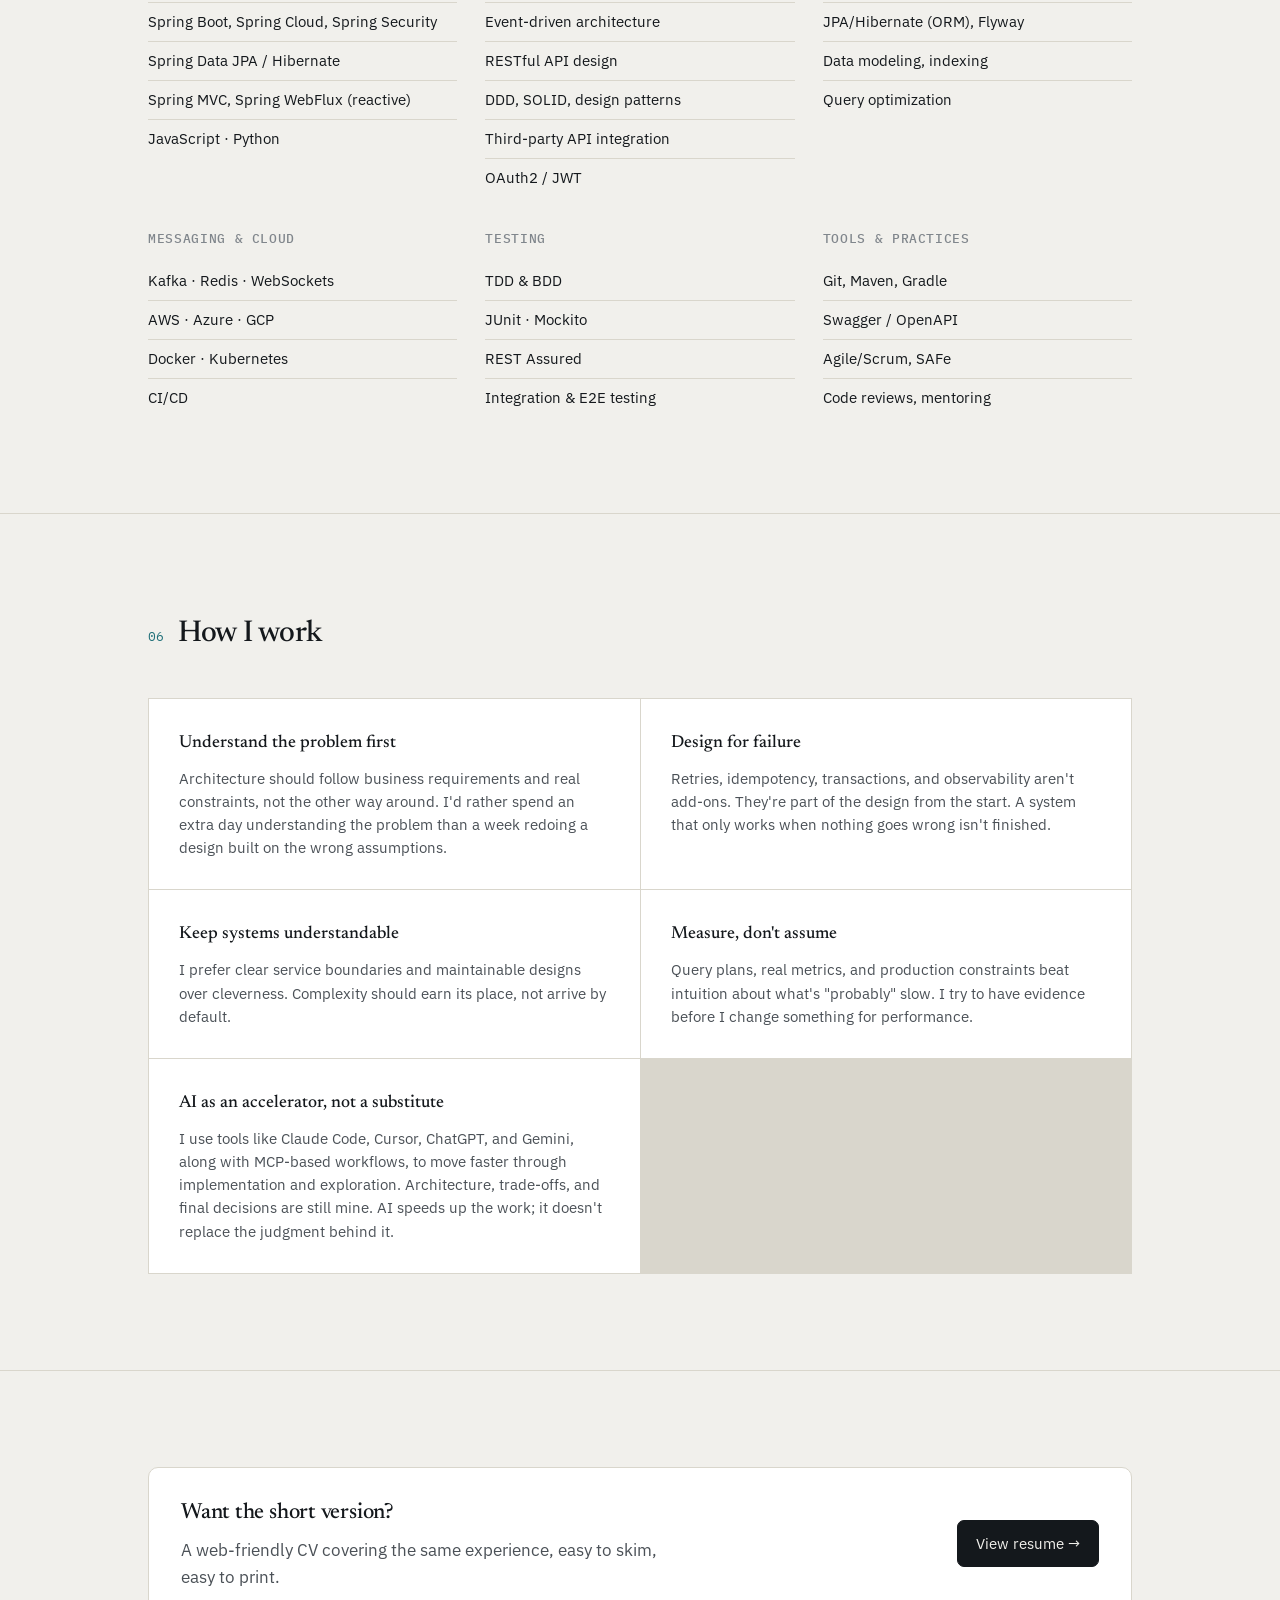
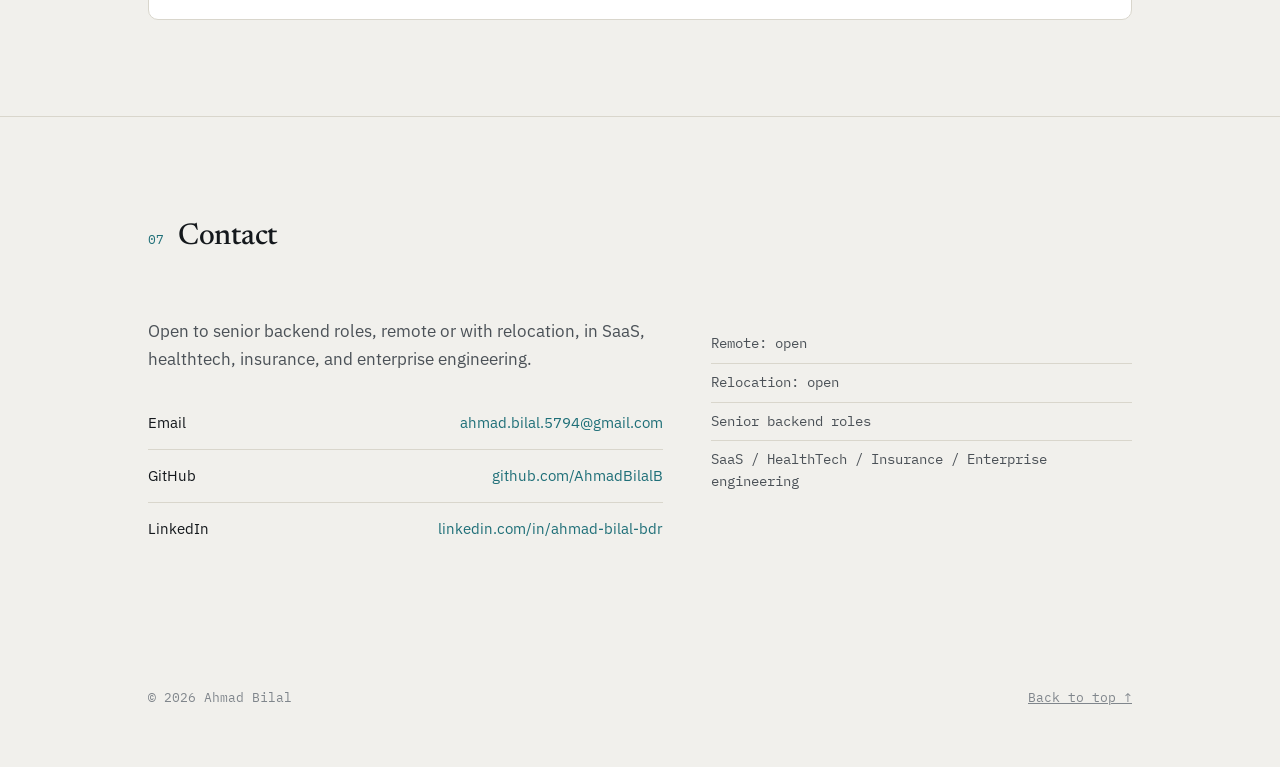
==== commit acfac346: "minor updates" ====
--- a/index.html
+++ b/index.html
@@ -3,12 +3,12 @@
 <head>
 <meta charset="UTF-8">
 <meta name="viewport" content="width=device-width, initial-scale=1">
-<title>Ahmad Bilal — Senior Backend Engineer</title>
+<title>Ahmad Bilal | Senior Backend Engineer</title>
 <meta name="description" content="Ahmad Bilal is a Senior Backend Engineer specializing in Java, Spring Boot, distributed systems, microservices, and third-party integrations across SaaS, insurance, and enterprise platforms.">
 <meta name="keywords" content="Ahmad Bilal, Senior Backend Engineer, Java Spring Boot Engineer, Senior Java Developer, Backend Engineer Distributed Systems">
 <link rel="canonical" href="https://ahmadbilalb.github.io/">
 <meta property="og:type" content="website">
-<meta property="og:title" content="Ahmad Bilal — Senior Backend Engineer">
+<meta property="og:title" content="Ahmad Bilal | Senior Backend Engineer">
 <meta property="og:description" content="Java, Spring Boot, distributed systems, microservices, and third-party integrations across SaaS, insurance, and enterprise platforms.">
 <meta property="og:url" content="https://ahmadbilalb.github.io/">
 <meta name="twitter:card" content="summary">
@@ -30,7 +30,6 @@
       <li><a href="#projects">Projects</a></li>
       <li><a href="#skills">Skills</a></li>
       <li><a href="#philosophy">Philosophy</a></li>
-      <li><a href="#writing">Notes</a></li>
       <li><a href="resume.html">Resume</a></li>
       <li><a href="#contact">Contact</a></li>
     </ul>
@@ -41,8 +40,8 @@
   <div class="wrap">
     <div>
       <p class="eyebrow">Senior Backend Engineer</p>
-      <h1>Reliable, scalable systems — built with Java and Spring Boot.</h1>
-      <p class="hero-sub">8+ years designing backend systems across insurance and healthtech workflows, enterprise platforms, and SaaS products — distributed systems, microservices, and third-party integrations, from early design through production.</p>
+      <h1>Reliable, scalable systems built with Java and Spring Boot.</h1>
+      <p class="hero-sub">8+ years designing backend systems across insurance and healthtech workflows, enterprise platforms, and SaaS products. Distributed systems, microservices, and third-party integrations, from early design through production.</p>
       <div class="hero-ctas">
         <a class="btn btn-primary" href="#work">View case studies</a>
         <a class="btn" href="#career">View career</a>
@@ -108,9 +107,9 @@
         <h2 class="section-title">About</h2>
       </div>
       <div class="prose">
-        <p>I build backend systems — the parts that stay up at 3am when everything else is asleep. Most of my career has lived in Java and Spring Boot, writing services that other systems and other people depend on: insurance verification workflows where the numbers directly affect what a patient owes, a title and settlement platform moving high-volume transactions between lenders and agents, an enterprise SaaS product used across 90+ countries.</p>
-        <p>I like problems with real constraints — a legacy system that can't be rewritten over a weekend, two systems that were never designed to talk to each other, a query that's slower than it should be under real load. The interesting part of backend work usually isn't the framework; it's the decisions around it: where a service boundary goes, what happens when a call fails halfway through, how you migrate a production system without a maintenance window.</p>
-        <p>Along the way I've also spent time on a fintech engagement — building payment and compliance microservices for a client platform — but that's one project in a career that's mostly been SaaS, insurance, and enterprise systems, and I describe it that way rather than rounding up to "fintech engineer."</p>
+        <p>I build backend systems, the parts that stay up at 3am when everything else is asleep. Most of my career has lived in Java and Spring Boot, writing services that other systems and other people depend on: insurance verification workflows where the numbers directly affect what a patient owes, a title and settlement platform moving high-volume transactions between lenders and agents, an enterprise SaaS product used across 90+ countries.</p>
+        <p>I like problems with real constraints: a legacy system that can't be rewritten over a weekend, two systems that were never designed to talk to each other, a query that's slower than it should be under real load. The interesting part of backend work usually isn't the framework, it's the decisions around it. Where a service boundary goes. What happens when a call fails halfway through. How you migrate a production system without a maintenance window.</p>
+        <p>Along the way I've also spent time on a fintech engagement, building payment and compliance microservices for a client platform. That's one project in a career that's mostly been SaaS, insurance, and enterprise systems, and I describe it that way rather than rounding up to "fintech engineer."</p>
       </div>
       <dl class="about-meta">
         <div>
@@ -127,7 +126,7 @@
         </div>
         <div>
           <dt>Based in</dt>
-          <dd>Lahore, Pakistan — working remote</dd>
+          <dd>Lahore, Pakistan, working remote</dd>
         </div>
       </dl>
     </div>
@@ -148,11 +147,11 @@
             <h3 class="tl-role">Senior Software Engineer</h3>
             <p class="tl-org">Overjet · Boston, MA (Remote)</p>
             <ul>
-              <li>Work on the Revenue Cycle Management team — backend systems for insurance verification, pre-treatment cost estimates, and integrations with dental practice-management software.</li>
+              <li>Work on the Revenue Cycle Management team: backend systems for insurance verification, pre-treatment cost estimates, and integrations with dental practice-management software.</li>
               <li>Built a third-party benefits and eligibility integration from scratch, replacing a slow, manual verification process for dental offices.</li>
-              <li>Built a transformation layer that maps normalized benefits data onto whatever practice-management system a dental office runs — writing back via field-level API calls or a generated document, depending on what each system supports.</li>
-              <li>Core contributor to the pre-treatment cost estimate engine — coverage tiers, deductible tracking, annual maximums, frequency limitations, and coordination of benefits for patients with dual coverage.</li>
-              <li>Own the REST APIs across the verification workflow, with TDD-first coverage and reviews on every PR — accuracy here directly affects what a patient is charged.</li>
+              <li>Built a transformation layer that maps normalized benefits data onto whatever practice-management system a dental office runs, writing back via field-level API calls or a generated document depending on what each system supports.</li>
+              <li>Core contributor to the pre-treatment cost estimate engine: coverage tiers, deductible tracking, annual maximums, frequency limitations, and coordination of benefits for patients with dual coverage.</li>
+              <li>Own the REST APIs across the verification workflow, with TDD-first coverage and reviews on every PR. Accuracy here directly affects what a patient is charged.</li>
             </ul>
             <div class="case-stack">
               <span class="chip">Java</span><span class="chip">Spring Boot</span><span class="chip">Spring Security</span>
@@ -168,9 +167,9 @@
             <h3 class="tl-role">Senior Software Engineer</h3>
             <p class="tl-org">Stewart Title · Houston, TX (Remote)</p>
             <ul>
-              <li>Owned the NCS (National Commercial Services) backend domain on STEPS, a cloud-native title and settlement platform handling high-volume financial transactions across lenders, title agents, and vendors — from requirements through deployment, monitoring, and incident handling.</li>
+              <li>Owned the NCS (National Commercial Services) backend domain on STEPS, a cloud-native title and settlement platform handling high-volume financial transactions across lenders, title agents, and vendors, from requirements through deployment, monitoring, and incident handling.</li>
               <li>Rewrote core pieces of a legacy JSF monolith as standalone Spring Boot microservices, removing architectural bottlenecks and meaningfully improving availability during peak transaction periods.</li>
-              <li>Kept a close eye on API quality across the platform — comprehensive JUnit and integration test coverage, structured code reviews on every service touched.</li>
+              <li>Kept a close eye on API quality across the platform: comprehensive JUnit and integration test coverage, structured code reviews on every service touched.</li>
             </ul>
             <div class="case-stack">
               <span class="chip">Java</span><span class="chip">Spring Boot</span><span class="chip">Spring Security</span>
@@ -186,13 +185,13 @@
             <h3 class="tl-role">Senior Software Engineer</h3>
             <p class="tl-org">Kendis · Helsinki, Finland (Remote)</p>
             <ul>
-              <li>Designed and delivered 8 production microservices (Payment Composer, Approval, Customer, Pricing, Reporting, Notification, User) for a fintech platform built for a client engagement — money transfer, multi-currency processing, KYC/AML onboarding, and approval routing.</li>
+              <li>Designed and delivered 8 production microservices (Payment Composer, Approval, Customer, Pricing, Reporting, Notification, User) for a fintech platform built for a client engagement: money transfer, multi-currency processing, KYC/AML onboarding, and approval routing.</li>
               <li>Used Kafka and Spring WebFlux to decouple async payment-processing stages, keeping the system responsive under load and failures recoverable rather than catastrophic.</li>
-              <li>Built the compliance and onboarding layer — KYC/AML checks, sanctions screening — working closely with product and compliance to get the rules right.</li>
+              <li>Built the compliance and onboarding layer: KYC/AML checks, sanctions screening, working closely with product and compliance to get the rules right.</li>
               <li>Spent real time on the data layer: PostgreSQL query analysis, index design, connection pool tuning, and Redis caching against defined performance SLAs.</li>
-              <li>Mentored two junior engineers through code review and regular design discussions — both went on to contribute independently to production services.</li>
+              <li>Mentored two junior engineers through code review and regular design discussions. Both went on to contribute independently to production services.</li>
             </ul>
-            <p class="tl-note">This client engagement is the source of most of my direct fintech-specific experience — a project within a broader role, not a career specialization.</p>
+            <p class="tl-note">This client engagement is the source of most of my direct fintech-specific experience: a project within a broader role, not a career specialization.</p>
             <div class="case-stack">
               <span class="chip">Java</span><span class="chip">Spring WebFlux</span><span class="chip">Spring Security</span>
               <span class="chip">PostgreSQL</span><span class="chip">MongoDB</span><span class="chip">Kafka</span>
@@ -209,8 +208,8 @@
             <ul>
               <li>Worked on Kendis SaaS, an enterprise agile-scaling platform used across 90+ countries, including BMW and Lufthansa, for PI planning and large-scale data tracking.</li>
               <li>Led backend feature work in a team of 6. Profiled the application systematically and delivered a consistent 15% performance improvement, mostly by fixing N+1 query problems and restructuring MongoDB batch reads.</li>
-              <li>Built 100+ REST APIs for PI planning workflows — the most complex was a Jira and TFS integration syncing real-time project data. Cut API call volume by 30% by introducing client-side state caching.</li>
-              <li>Debugged a handful of nasty concurrency issues — race conditions in shared state, memory leaks under sustained load — fixed at the root rather than patched around.</li>
+              <li>Built 100+ REST APIs for PI planning workflows. The most complex was a Jira and TFS integration syncing real-time project data. Cut API call volume by 30% by introducing client-side state caching.</li>
+              <li>Debugged a handful of nasty concurrency issues: race conditions in shared state, memory leaks under sustained load. Fixed at the root rather than patched around.</li>
             </ul>
             <div class="case-stack">
               <span class="chip">Java</span><span class="chip">Spring Boot</span><span class="chip">MongoDB</span>
@@ -225,8 +224,8 @@
             <h3 class="tl-role">Software Engineer</h3>
             <p class="tl-org">Intuitive Solutions · Florida, USA (Remote)</p>
             <ul>
-              <li>Built backend APIs and microservices (Java, Spring Boot, AWS) for fund management, dashboards, and automated reporting on M5, a donor management platform for multinational NGOs — automating a largely manual workflow improved decision turnaround by around 50%.</li>
-              <li>Also wrote a K-means clustering model in Python for donor segmentation — outside the original scope, picked up when the data science team was overloaded — improving targeting accuracy by around 40% and cutting manual workload in half.</li>
+              <li>Built backend APIs and microservices (Java, Spring Boot, AWS) for fund management, dashboards, and automated reporting on M5, a donor management platform for multinational NGOs. Automating a largely manual workflow improved decision turnaround by around 50%.</li>
+              <li>Also wrote a K-means clustering model in Python for donor segmentation, outside the original scope, picked up when the data science team was overloaded. Improved targeting accuracy by around 40% and cut manual workload in half.</li>
             </ul>
             <div class="case-stack">
               <span class="chip">Java</span><span class="chip">Python</span><span class="chip">Spring Boot</span>
@@ -244,15 +243,15 @@
         <span class="section-index">03</span>
         <h2 class="section-title">Engineering case studies</h2>
       </div>
-      <p class="section-kicker">Patterns and problems I've worked on, described generally — no proprietary implementation details or confidential company information.</p>
+      <p class="section-kicker">Patterns and problems I've worked on, described generally. No proprietary implementation details or confidential company information.</p>
 
       <div class="case-list">
         <article class="case">
           <div><span class="case-tag">Modernization</span></div>
           <div>
             <h3>Modernizing a legacy application without a rewrite</h3>
-            <p>An enterprise title and settlement platform had a JSF monolith that had grown past the point where a full rewrite was realistic — too much embedded business logic, too much risk in a big-bang cutover. The approach was to peel it apart incrementally: new functionality built as standalone Spring Boot microservices, with traffic moved over piece by piece while the legacy application kept serving everything not yet migrated.</p>
-            <p>The hard part wasn't the new code — it was defining service boundaries that matched the business domain, keeping both systems consistent during the transition, and sequencing the migration so each step removed a real architectural bottleneck instead of sitting half-finished. It meaningfully improved system availability during peak transaction periods.</p>
+            <p>An enterprise title and settlement platform had a JSF monolith that had grown past the point where a full rewrite was realistic: too much embedded business logic, too much risk in a big-bang cutover. The approach was to peel it apart incrementally. New functionality was built as standalone Spring Boot microservices, with traffic moved over piece by piece while the legacy application kept serving everything not yet migrated.</p>
+            <p>The hard part wasn't the new code. It was defining service boundaries that matched the business domain, keeping both systems consistent during the transition, and sequencing the migration so each step removed a real architectural bottleneck instead of sitting half-finished. It meaningfully improved system availability during peak transaction periods.</p>
             <div class="case-stack">
               <span class="chip">Strangler-style migration</span><span class="chip">Spring Boot</span>
               <span class="chip">Service boundaries</span><span class="chip">Legacy JSF</span>
@@ -264,8 +263,8 @@
           <div><span class="case-tag">Reliability</span></div>
           <div>
             <h3>Event-driven reliability under real transaction load</h3>
-            <p>Async payment processing fails in specific, well-understood ways: a consumer crashes mid-batch, a downstream service is briefly unavailable, a message gets processed twice. On a payments platform, I used Kafka and Spring WebFlux to decouple the processing stages so the system stayed responsive under load and a failure in one stage didn't cascade — retries, idempotent handlers, and clear ownership boundaries per service rather than one big transactional blob.</p>
-            <p>Observability is part of the design, not an afterthought — you need to see where a message is stuck before you can explain why. This is the same pattern behind Notifly, a personal project built specifically around resilient event pipelines.</p>
+            <p>Async payment processing fails in specific, well-understood ways: a consumer crashes mid-batch, a downstream service is briefly unavailable, a message gets processed twice. On a payments platform, I used Kafka and Spring WebFlux to decouple the processing stages so the system stayed responsive under load and a failure in one stage didn't cascade. That meant retries, idempotent handlers, and clear ownership boundaries per service rather than one big transactional blob.</p>
+            <p>Observability is part of the design, not an afterthought. You need to see where a message is stuck before you can explain why. This is the same pattern behind Notifly, a personal project built specifically around resilient event pipelines.</p>
             <div class="case-stack">
               <span class="chip">Kafka</span><span class="chip">Spring WebFlux</span>
               <span class="chip">Idempotency</span><span class="chip">Async processing</span>
@@ -277,8 +276,8 @@
           <div><span class="case-tag">Performance</span></div>
           <div>
             <h3>Finding the real bottleneck before fixing it</h3>
-            <p>Most performance problems I've traced come down to a few causes: an N+1 query hiding behind an ORM, a batch read pattern that doesn't match the database's strengths, or a connection pool sized for a different load than the one it's actually serving. On an enterprise SaaS platform, profiling first — rather than guessing — turned up N+1 issues and a MongoDB batching pattern that needed restructuring; fixing those delivered a consistent 15% performance improvement.</p>
-            <p>On a payments platform with defined SLAs, the same discipline applied to PostgreSQL: real query plans before touching indexes, connection pool tuning, and Redis caching in front of read-heavy paths — measured against the SLA, not against a vague sense of "faster."</p>
+            <p>Most performance problems I've traced come down to a few causes: an N+1 query hiding behind an ORM, a batch read pattern that doesn't match the database's strengths, or a connection pool sized for a different load than the one it's actually serving. On an enterprise SaaS platform, profiling first, rather than guessing, turned up N+1 issues and a MongoDB batching pattern that needed restructuring. Fixing those delivered a consistent 15% performance improvement.</p>
+            <p>On a payments platform with defined SLAs, the same discipline applied to PostgreSQL: real query plans before touching indexes, connection pool tuning, and Redis caching in front of read-heavy paths, all measured against the SLA rather than a vague sense of "faster."</p>
             <div class="case-stack">
               <span class="chip">Query profiling</span><span class="chip">N+1 fixes</span>
               <span class="chip">Index design</span><span class="chip">Redis caching</span>
@@ -290,8 +289,8 @@
           <div><span class="case-tag">Integration</span></div>
           <div>
             <h3>An integration layer for systems that don't agree</h3>
-            <p>A common shape of problem: a dozen external systems, each with its own schema, none of which match your internal domain model, and no realistic way to make them agree. The pattern that holds up is a normalized internal domain model, a transformation layer that maps each external schema onto it, and per-system adapters that own the translation and the failure handling for that one integration — including cases where the external system can't accept a structured API call at all, and the adapter has to fall back to generating a document instead.</p>
-            <p>This keeps the core domain logic ignorant of any particular external system, so adding a new integration doesn't mean touching code that has nothing to do with it. Kept intentionally conceptual here — it describes a pattern I've applied in a regulated, integration-heavy domain, not the specifics of any one confidential system.</p>
+            <p>A common shape of problem: a dozen external systems, each with its own schema, none of which match your internal domain model, and no realistic way to make them agree. The pattern that holds up is a normalized internal domain model, a transformation layer that maps each external schema onto it, and per-system adapters that own the translation and the failure handling for that one integration. That includes cases where the external system can't accept a structured API call at all, so the adapter falls back to generating a document instead.</p>
+            <p>This keeps the core domain logic ignorant of any particular external system, so adding a new integration doesn't mean touching code that has nothing to do with it. Kept intentionally conceptual here: it describes a pattern I've applied in a regulated, integration-heavy domain, not the specifics of any one confidential system.</p>
             <div class="case-stack">
               <span class="chip">Domain modeling</span><span class="chip">Adapters</span>
               <span class="chip">Schema translation</span><span class="chip">Resilience</span>
@@ -306,10 +305,50 @@
     <div class="wrap">
       <div class="section-head">
         <span class="section-index">04</span>
-        <h2 class="section-title">Personal projects</h2>
-      </div>
-      <p class="section-kicker">A few repositories from my own time, picked for technical depth rather than completeness.</p>
-
+        <h2 class="section-title">Projects</h2>
+      </div>
+      <p class="section-kicker">A mix of what I've built professionally and what I've built on my own time.</p>
+
+      <p class="proj-subhead">Professional</p>
+      <div class="proj-grid">
+        <div class="proj">
+          <h3>GP Whitelabel</h3>
+          <p class="proj-context">Kendis, client engagement for StoneX</p>
+          <p>An enterprise fintech platform covering money transfer workflows, multi-currency processing, KYC/AML onboarding, approval routing, and financial reporting. I designed and delivered 8 of its production microservices and used Kafka and Spring WebFlux to keep payment processing resilient under load.</p>
+          <div class="case-stack">
+            <span class="chip">Java</span><span class="chip">Spring WebFlux</span><span class="chip">Kafka</span><span class="chip">PostgreSQL</span><span class="chip">Redis</span>
+          </div>
+        </div>
+
+        <div class="proj">
+          <h3>STEPS, NCS domain</h3>
+          <p class="proj-context">Stewart Title</p>
+          <p>A cloud-native title and settlement platform. I owned the NCS backend domain end to end and led the modernization of a legacy JSF monolith into standalone Spring Boot microservices, improving availability during peak transaction periods.</p>
+          <div class="case-stack">
+            <span class="chip">Java</span><span class="chip">Spring Boot</span><span class="chip">Redis</span><span class="chip">PostgreSQL</span><span class="chip">Legacy modernization</span>
+          </div>
+        </div>
+
+        <div class="proj">
+          <h3>Revenue Cycle Management platform</h3>
+          <p class="proj-context">Overjet</p>
+          <p>Backend systems for insurance verification and pre-treatment cost estimates for dental practices. I built a third-party benefits and eligibility integration, a transformation layer that maps data onto different practice-management systems, and core logic for the pre-treatment estimate engine.</p>
+          <div class="case-stack">
+            <span class="chip">Java</span><span class="chip">Spring Boot</span><span class="chip">PostgreSQL</span><span class="chip">REST APIs</span><span class="chip">Third-party integration</span>
+          </div>
+        </div>
+
+        <div class="proj">
+          <h3>Kendis SaaS</h3>
+          <p class="proj-context">Kendis</p>
+          <p>An enterprise agile-scaling platform used across 90+ countries, including BMW and Lufthansa. I led backend feature work on PI planning APIs and a real-time Jira/TFS integration, and profiled the application for a consistent 15% performance improvement.</p>
+          <div class="case-stack">
+            <span class="chip">Java</span><span class="chip">Spring Boot</span><span class="chip">MongoDB</span><span class="chip">AWS</span><span class="chip">REST APIs</span>
+          </div>
+        </div>
+      </div>
+
+      <p class="proj-subhead">Personal</p>
       <div class="proj-grid">
         <div class="proj">
           <h3>Notifly</h3>
@@ -330,9 +369,9 @@
         </div>
 
         <div class="proj">
-          <h3>GP Whitelabel</h3>
+          <h3>GP Whitelabel (personal build)</h3>
           <a class="repo-link" href="https://github.com/AhmadBilalB" target="_blank" rel="noopener">github.com/AhmadBilalB ↗</a>
-          <p>A personal project exploring the architecture patterns behind a fintech platform I helped build professionally — money transfer workflows, multi-currency processing, balance management, and approval routing — without reproducing any client-confidential code.</p>
+          <p>A personal project exploring the architecture patterns behind the fintech platform I helped build professionally at Kendis: money transfer workflows, multi-currency processing, balance management, and approval routing. It doesn't reproduce any client-confidential code.</p>
           <div class="case-stack">
             <span class="chip">Java</span><span class="chip">Spring Boot</span><span class="chip">Kafka</span><span class="chip">Redis</span><span class="chip">PostgreSQL</span>
           </div>
@@ -341,7 +380,7 @@
         <div class="proj">
           <h3>Translation Management Service</h3>
           <a class="repo-link" href="https://github.com/AhmadBilalB/Translation-Management-Service" target="_blank" rel="noopener">github.com/AhmadBilalB/Translation-Management-Service ↗</a>
-          <p>A Java service for managing translation and localization content. Smaller in scope than the projects above — it lives in the GitHub archive rather than as a headline piece.</p>
+          <p>A Java service for managing translation and localization content. Smaller in scope than the projects above, it lives in the GitHub archive rather than as a headline piece.</p>
           <div class="case-stack"><span class="chip">Java</span></div>
         </div>
       </div>
@@ -427,11 +466,11 @@
       <div class="principles">
         <div class="principle">
           <h3>Understand the problem first</h3>
-          <p>Architecture should follow business requirements and real constraints — not the other way around. I'd rather spend an extra day understanding the problem than a week redoing a design built on the wrong assumptions.</p>
+          <p>Architecture should follow business requirements and real constraints, not the other way around. I'd rather spend an extra day understanding the problem than a week redoing a design built on the wrong assumptions.</p>
         </div>
         <div class="principle">
           <h3>Design for failure</h3>
-          <p>Retries, idempotency, transactions, and observability aren't add-ons — they're part of the design from the start. A system that only works when nothing goes wrong isn't finished.</p>
+          <p>Retries, idempotency, transactions, and observability aren't add-ons. They're part of the design from the start. A system that only works when nothing goes wrong isn't finished.</p>
         </div>
         <div class="principle">
           <h3>Keep systems understandable</h3>
@@ -443,53 +482,33 @@
         </div>
         <div class="principle">
           <h3>AI as an accelerator, not a substitute</h3>
-          <p>I use tools like Claude Code, Cursor, ChatGPT, and Gemini, along with MCP-based workflows, to move faster through implementation and exploration. Architecture, trade-offs, and final decisions are still mine — AI speeds up the work, it doesn't replace the judgment behind it.</p>
-        </div>
-      </div>
-    </div>
-  </section>
-
-  <section id="writing">
+          <p>I use tools like Claude Code, Cursor, ChatGPT, and Gemini, along with MCP-based workflows, to move faster through implementation and exploration. Architecture, trade-offs, and final decisions are still mine. AI speeds up the work; it doesn't replace the judgment behind it.</p>
+        </div>
+      </div>
+    </div>
+  </section>
+
+  <section id="resume-cta-section">
+    <div class="wrap">
+      <div class="resume-cta">
+        <div>
+          <h2 class="section-title" style="font-size:22px;margin-bottom:6px;">Want the short version?</h2>
+          <p>A web-friendly CV covering the same experience, easy to skim, easy to print.</p>
+        </div>
+        <a class="btn btn-primary" href="resume.html">View resume →</a>
+      </div>
+    </div>
+  </section>
+
+  <section id="contact">
     <div class="wrap">
       <div class="section-head">
         <span class="section-index">07</span>
-        <h2 class="section-title">Notes</h2>
-      </div>
-      <p class="section-kicker">Short technical notes, planned rather than published yet.</p>
-
-      <ul class="notes-list">
-        <li class="note-item"><span>Kafka idempotency in practice</span><span class="note-status">planned</span></li>
-        <li class="note-item"><span>Retry vs. dead-letter queue — when to use which</span><span class="note-status">planned</span></li>
-        <li class="note-item"><span>PostgreSQL indexing, from query plan to fix</span><span class="note-status">planned</span></li>
-        <li class="note-item"><span>Redis caching patterns that actually hold up</span><span class="note-status">planned</span></li>
-        <li class="note-item"><span>Where to draw microservice boundaries</span><span class="note-status">planned</span></li>
-        <li class="note-item"><span>Migrating a legacy monolith incrementally</span><span class="note-status">planned</span></li>
-        <li class="note-item"><span>AI-assisted backend development, honestly</span><span class="note-status">planned</span></li>
-      </ul>
-    </div>
-  </section>
-
-  <section id="resume-cta-section">
-    <div class="wrap">
-      <div class="resume-cta">
-        <div>
-          <h2 class="section-title" style="font-size:22px;margin-bottom:6px;">Want the short version?</h2>
-          <p>A web-friendly CV covering the same experience — easy to skim, easy to print.</p>
-        </div>
-        <a class="btn btn-primary" href="resume.html">View resume →</a>
-      </div>
-    </div>
-  </section>
-
-  <section id="contact">
-    <div class="wrap">
-      <div class="section-head">
-        <span class="section-index">08</span>
         <h2 class="section-title">Contact</h2>
       </div>
       <div class="contact-grid">
         <div>
-          <p class="prose">Open to senior backend roles — remote or with relocation — in SaaS, healthtech, insurance, and enterprise engineering.</p>
+          <p class="prose">Open to senior backend roles, remote or with relocation, in SaaS, healthtech, insurance, and enterprise engineering.</p>
           <ul class="contact-list">
             <li><span>Email</span><a href="mailto:ahmad.bilal.5794@gmail.com">ahmad.bilal.5794@gmail.com</a></li>
             <li><span>GitHub</span><a href="https://github.com/AhmadBilalB" target="_blank" rel="noopener">github.com/AhmadBilalB</a></li>
@@ -498,8 +517,8 @@
         </div>
         <div>
           <ul class="avail-list">
-            <li>Remote — open</li>
-            <li>Relocation — open</li>
+            <li>Remote: open</li>
+            <li>Relocation: open</li>
             <li>Senior backend roles</li>
             <li>SaaS / HealthTech / Insurance / Enterprise engineering</li>
           </ul>
--- a/styles.css
+++ b/styles.css
@@ -361,6 +361,21 @@
 }
 
 /* ---------- Projects ---------- */
+.proj-subhead {
+  font-family: var(--mono);
+  font-size: 12.5px;
+  text-transform: uppercase;
+  letter-spacing: 0.05em;
+  color: var(--ink-faint);
+  margin: 44px 0 16px;
+}
+.proj-subhead:first-child { margin-top: 0; }
+.proj-context {
+  font-family: var(--mono);
+  font-size: 11.5px;
+  color: var(--ink-faint);
+  margin: 2px 0 10px;
+}
 .proj-grid {
   display: grid;
   grid-template-columns: repeat(2, 1fr);
@@ -493,6 +508,13 @@
   .contact-grid { grid-template-columns: 1fr; }
 }
 
+.r-note {
+  font-size: 12.5px;
+  color: var(--ink-faint);
+  font-style: italic;
+  margin: 4px 0 10px;
+}
+
 footer {
   padding: 36px 0 60px;
   font-family: var(--mono);
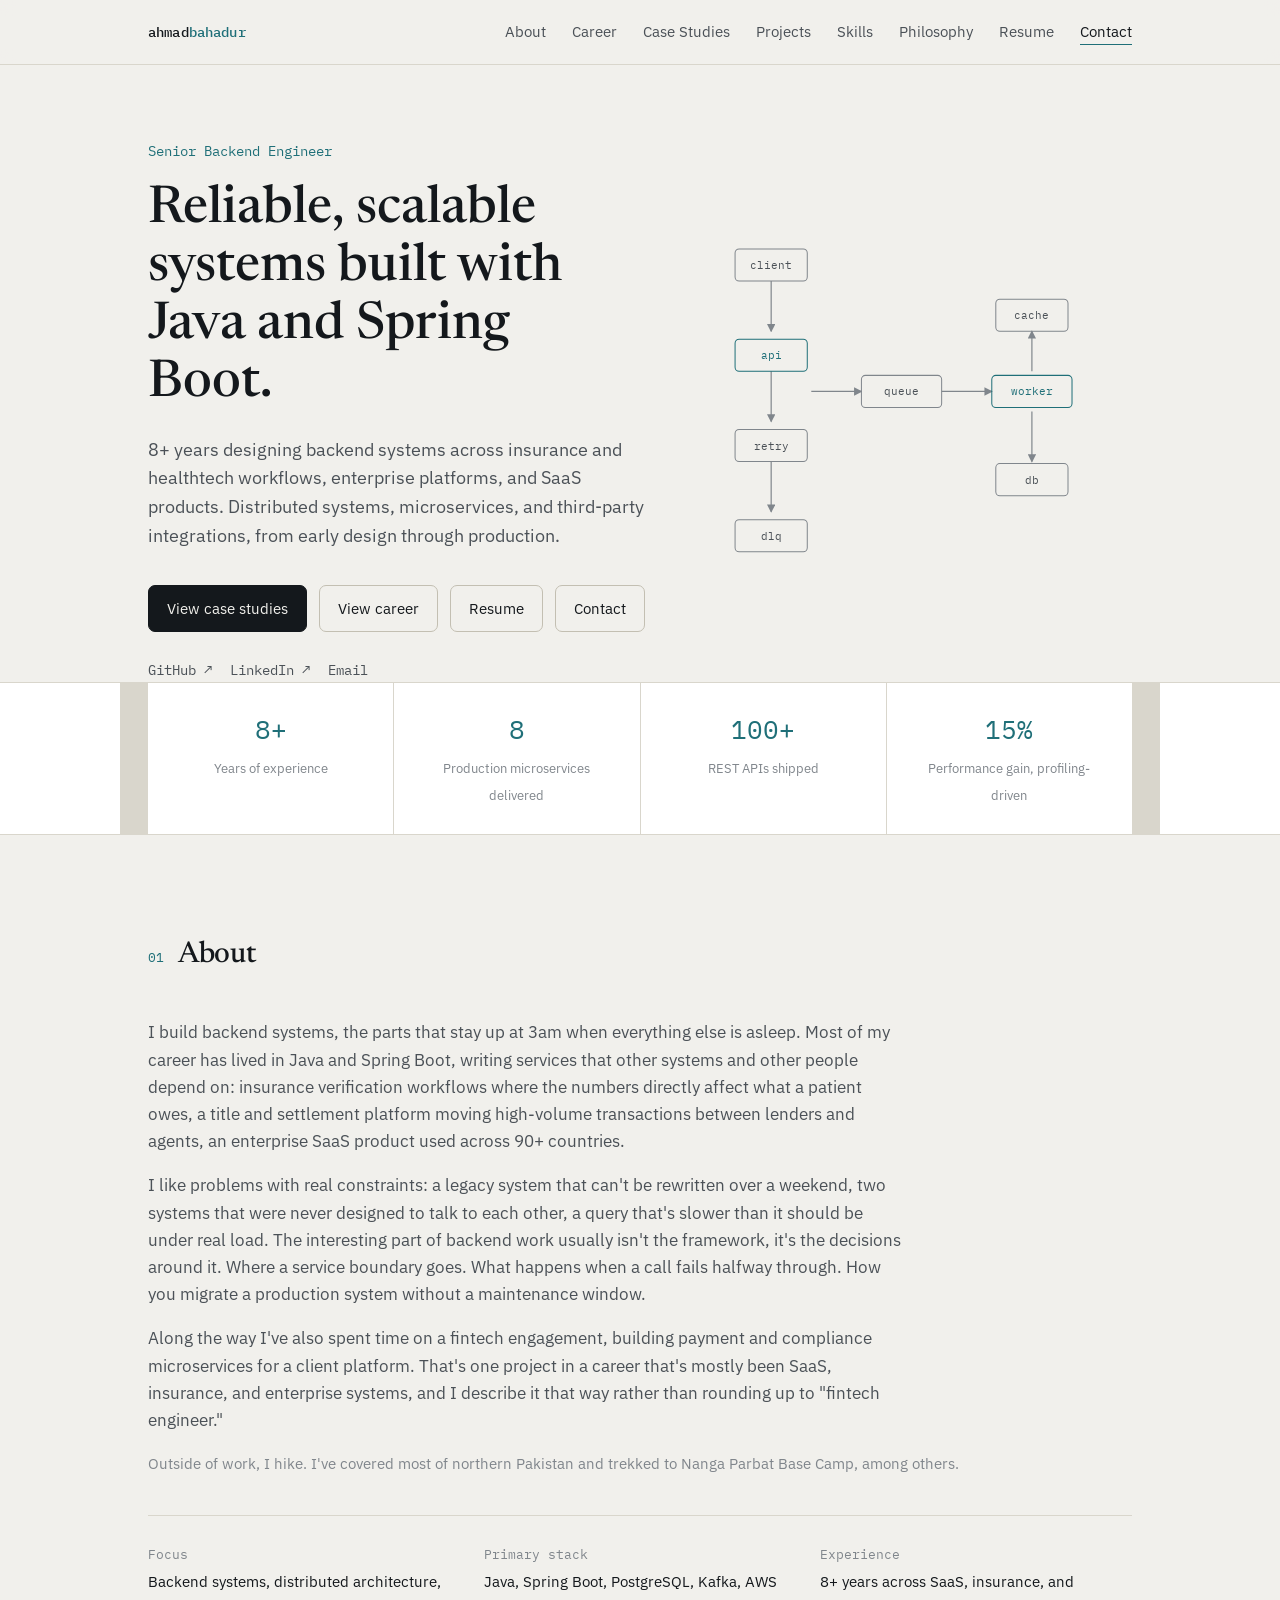
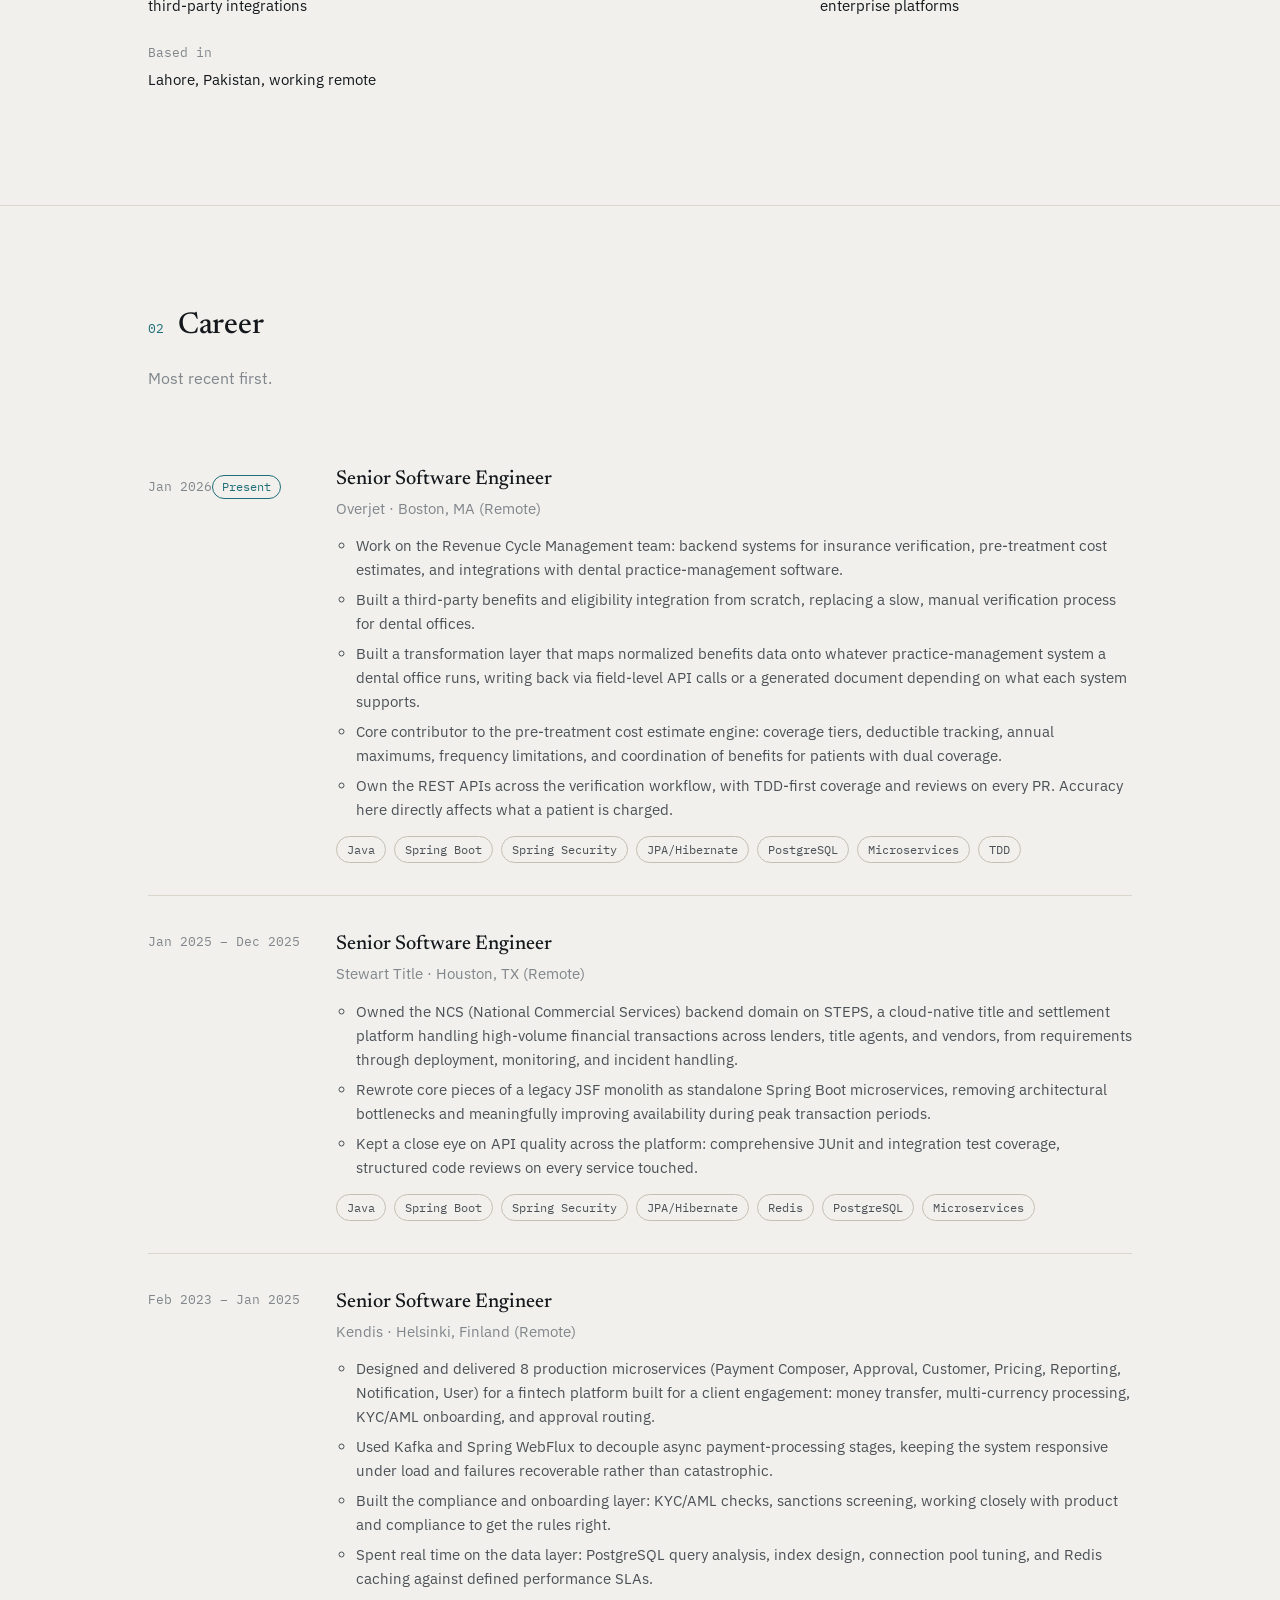
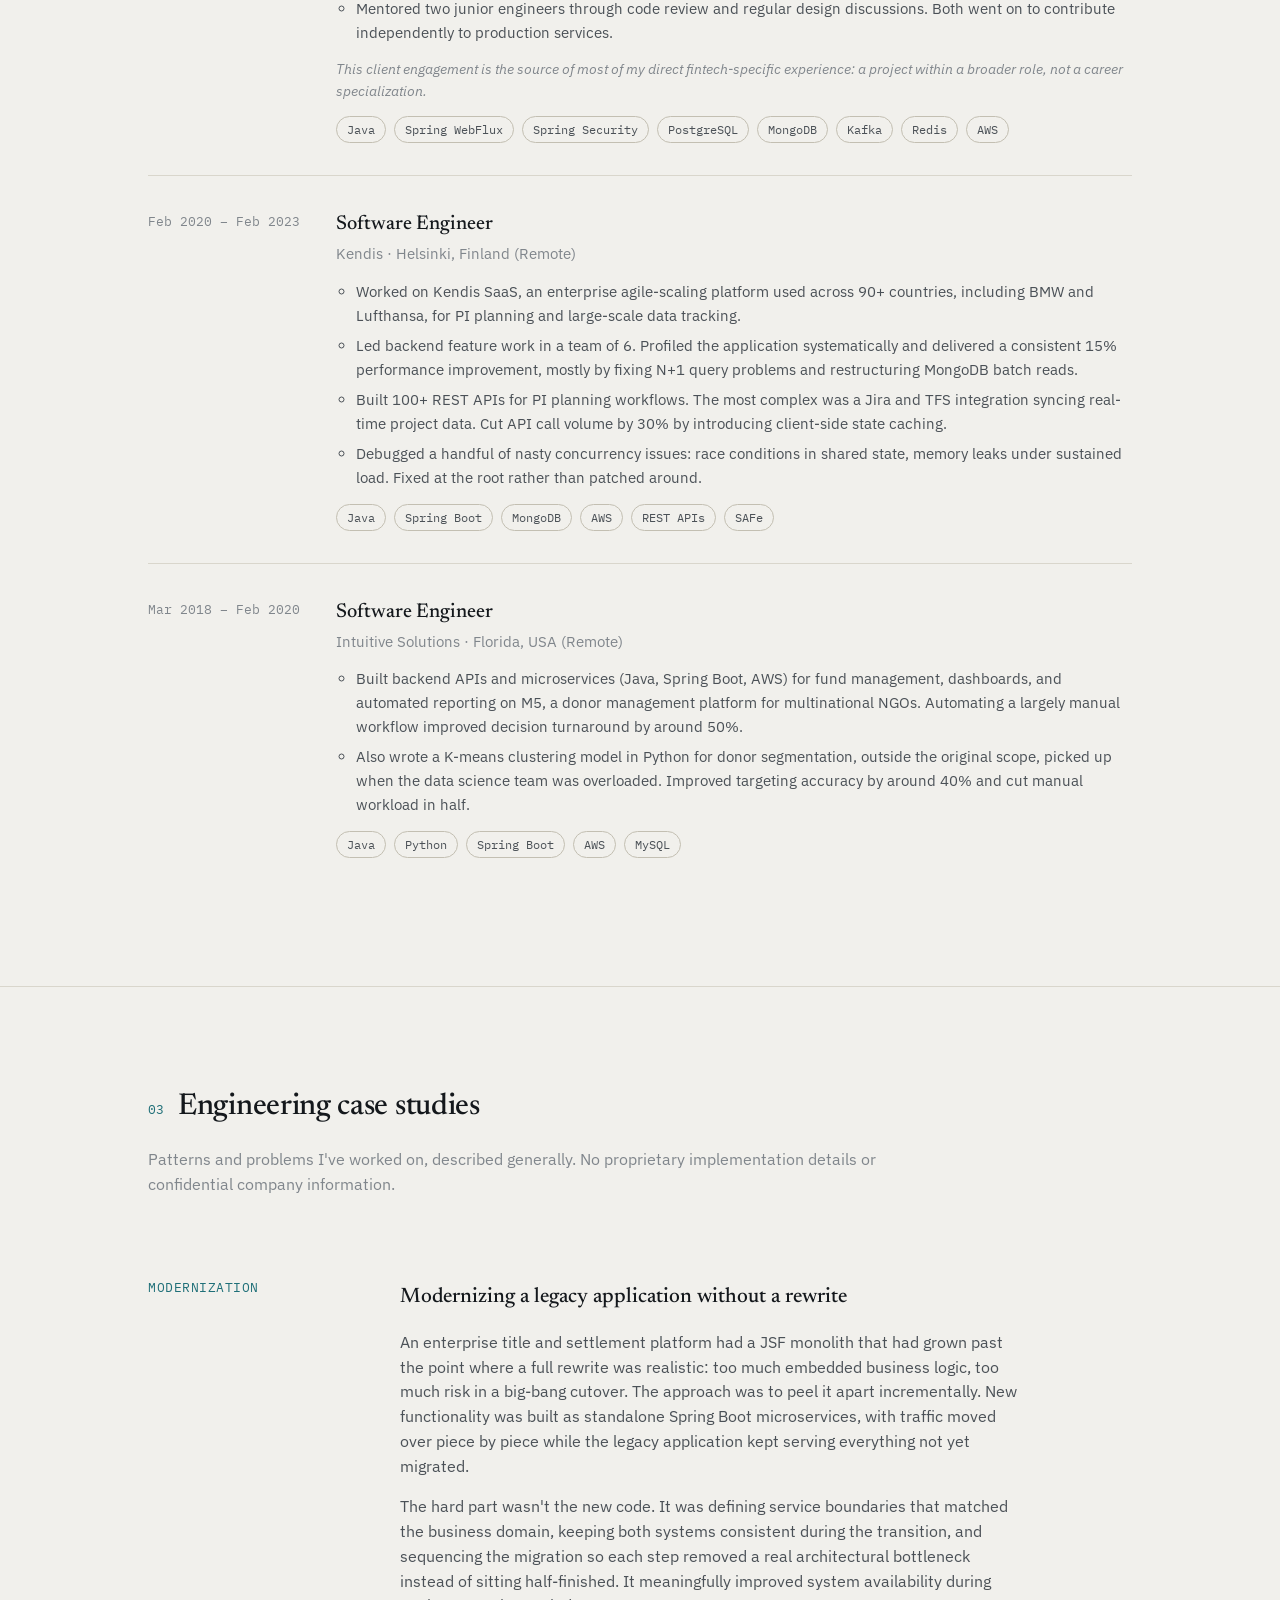
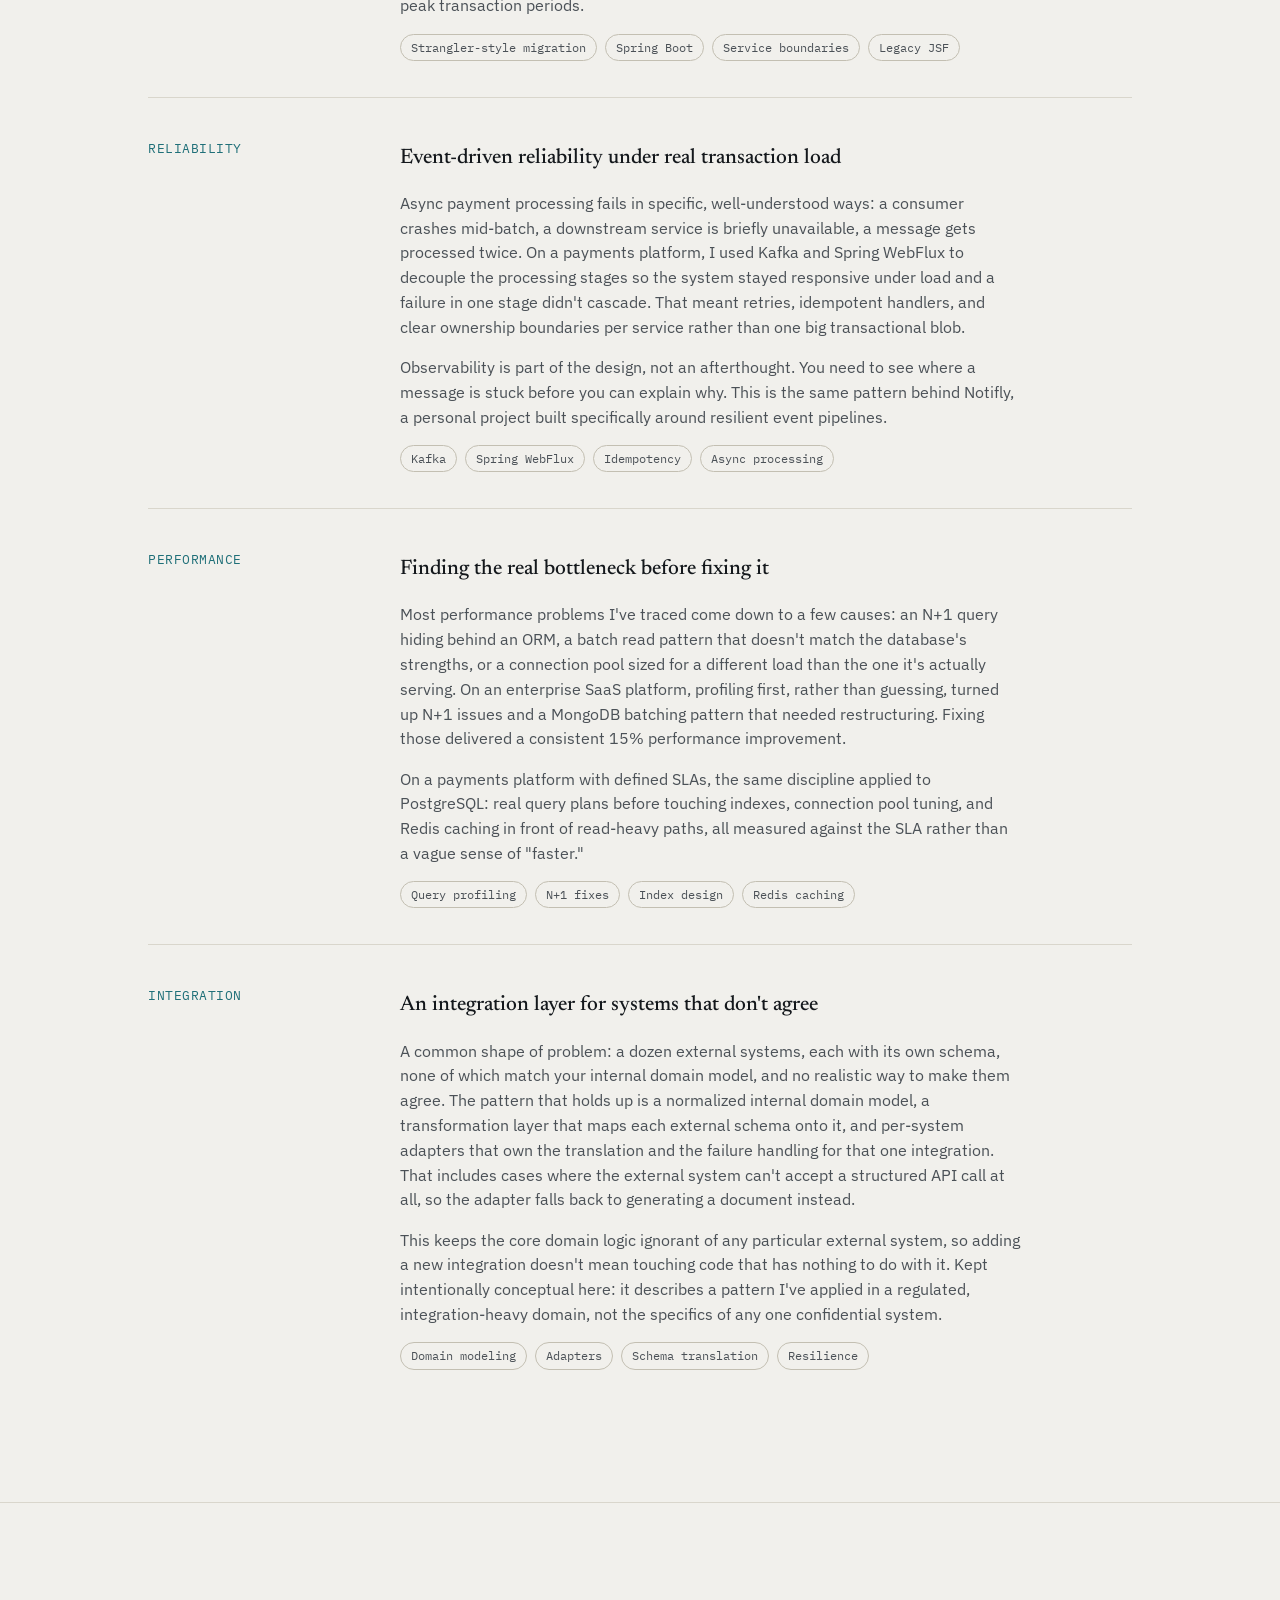
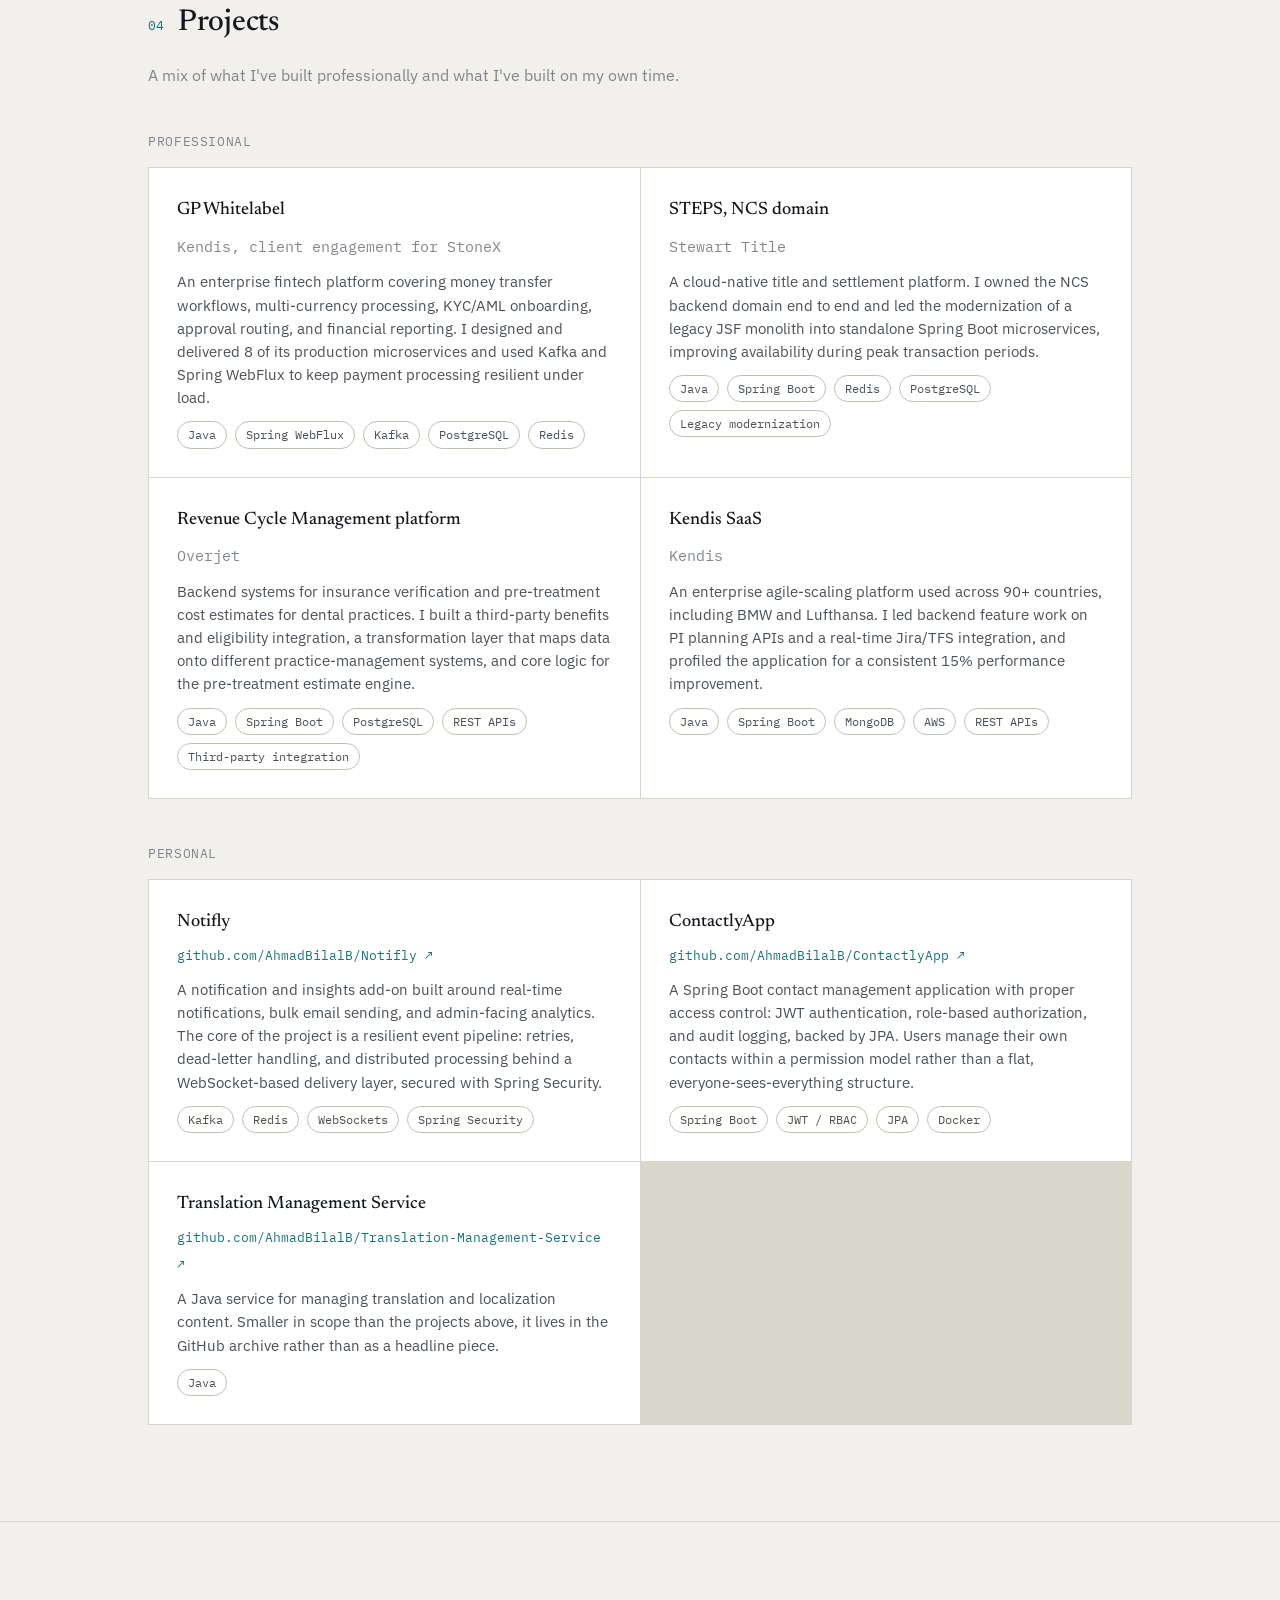
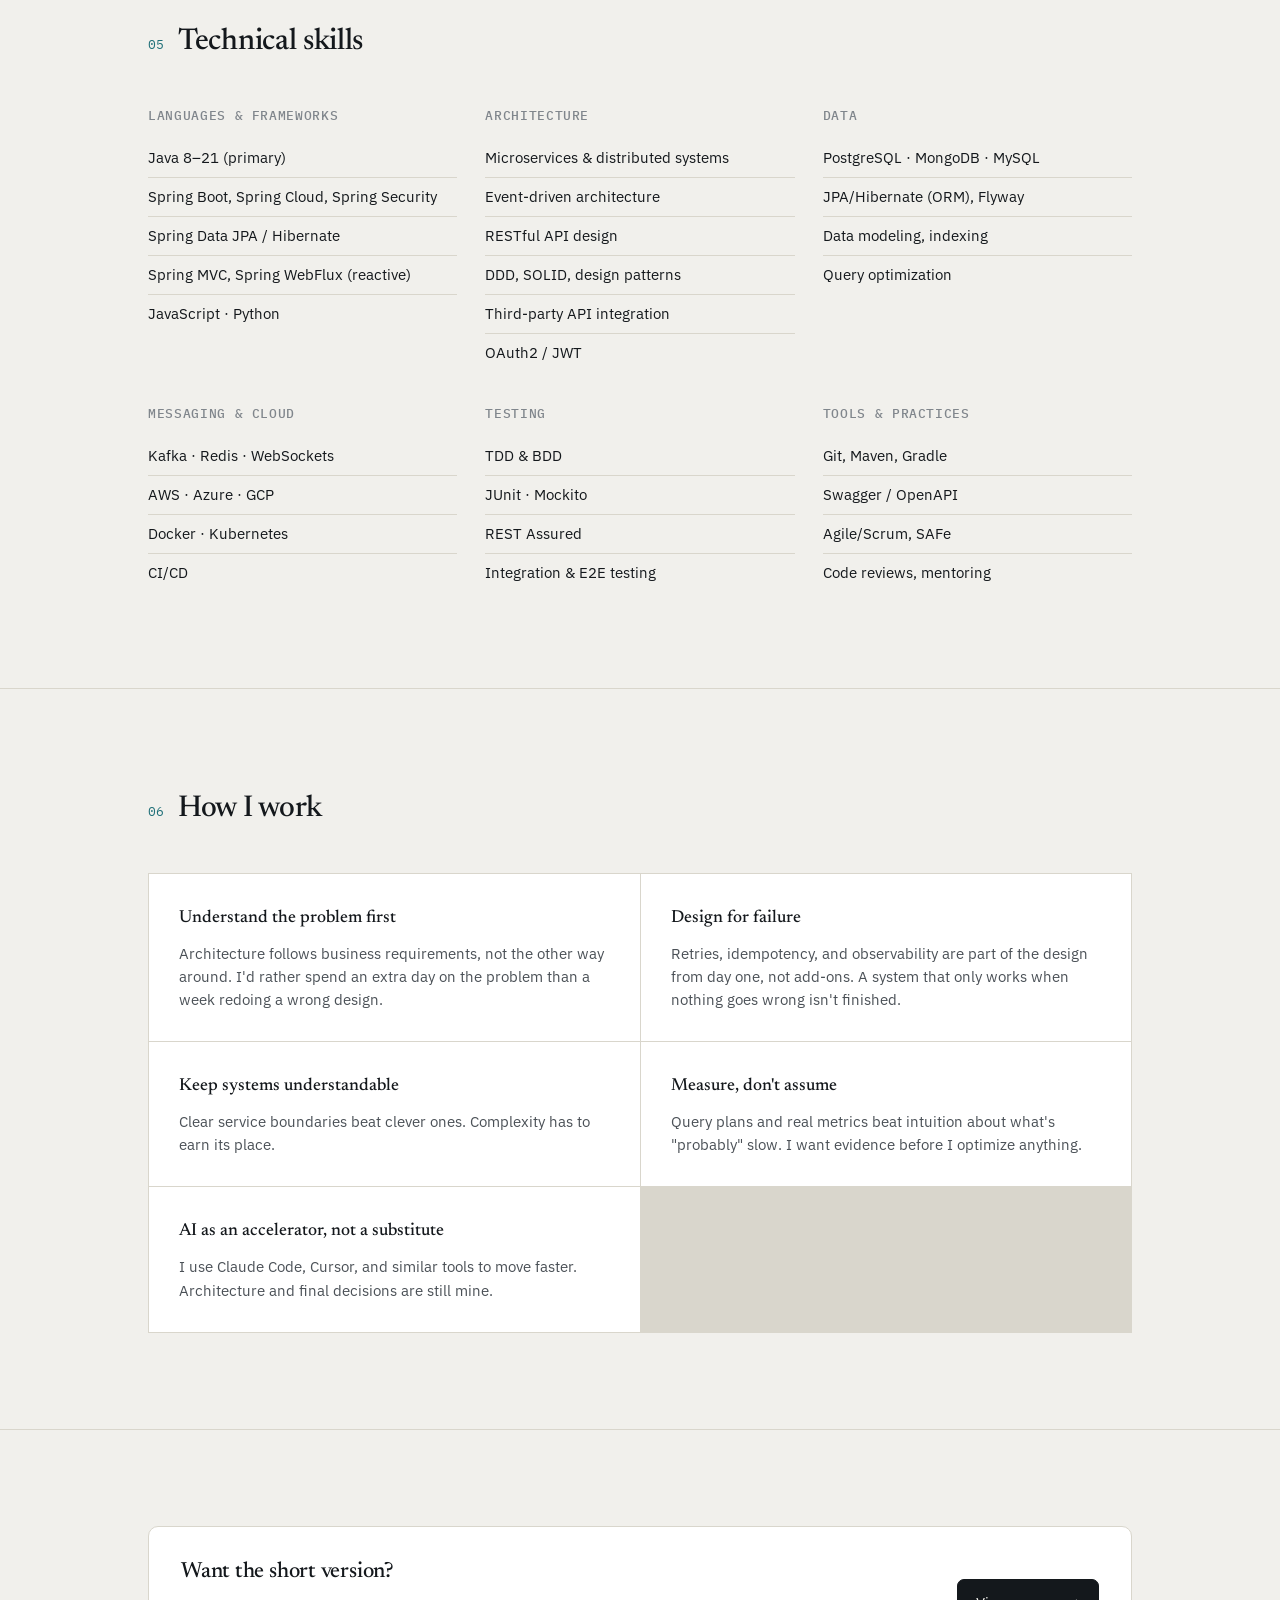
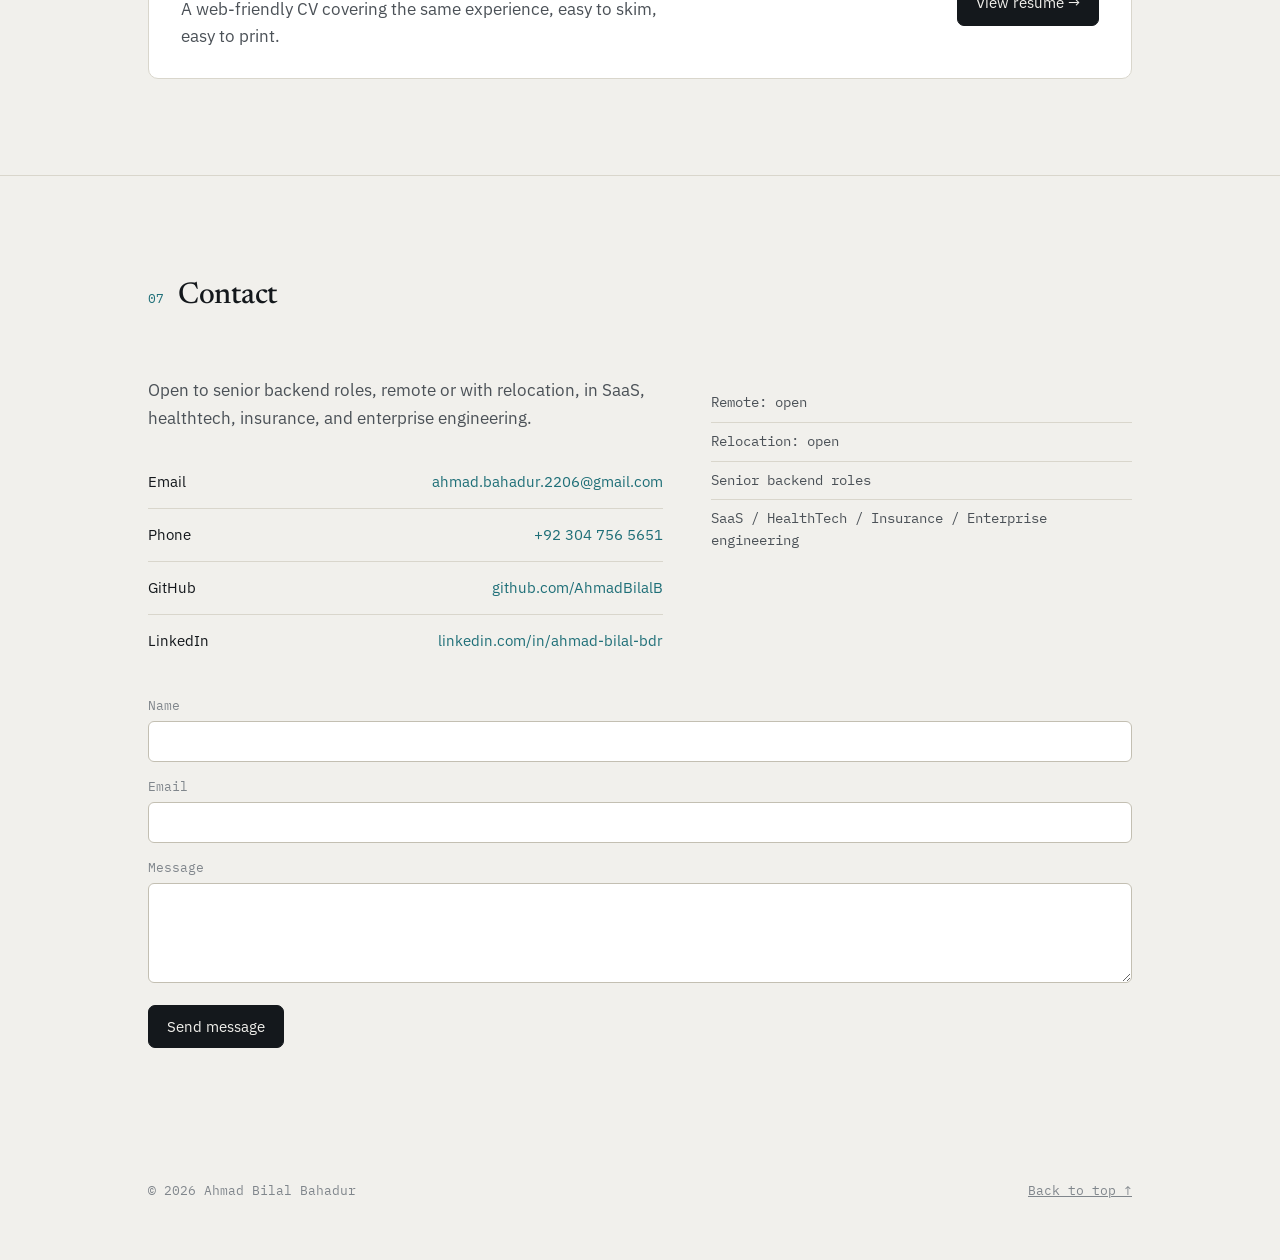
==== commit 27809c7f: "update the resume" ====
--- a/index.html
+++ b/index.html
@@ -3,12 +3,13 @@
 <head>
 <meta charset="UTF-8">
 <meta name="viewport" content="width=device-width, initial-scale=1">
-<title>Ahmad Bilal | Senior Backend Engineer</title>
-<meta name="description" content="Ahmad Bilal is a Senior Backend Engineer specializing in Java, Spring Boot, distributed systems, microservices, and third-party integrations across SaaS, insurance, and enterprise platforms.">
-<meta name="keywords" content="Ahmad Bilal, Senior Backend Engineer, Java Spring Boot Engineer, Senior Java Developer, Backend Engineer Distributed Systems">
+<title>Ahmad Bilal Bahadur | Senior Backend Engineer</title>
+<meta name="description" content="Ahmad Bilal Bahadur is a Senior Backend Engineer specializing in Java, Spring Boot, distributed systems, microservices, and third-party integrations across SaaS, insurance, and enterprise platforms. Open to remote and relocation roles.">
+<meta name="keywords" content="Ahmad Bilal Bahadur, Senior Backend Engineer, Java Developer, Spring Boot Developer, Java Spring Boot Engineer, Senior Java Developer, Backend Engineer Distributed Systems, Microservices Engineer, Remote Java Engineer, Java Developer for Hire">
+<meta name="robots" content="index, follow">
 <link rel="canonical" href="https://ahmadbilalb.github.io/">
 <meta property="og:type" content="website">
-<meta property="og:title" content="Ahmad Bilal | Senior Backend Engineer">
+<meta property="og:title" content="Ahmad Bilal Bahadur | Senior Backend Engineer">
 <meta property="og:description" content="Java, Spring Boot, distributed systems, microservices, and third-party integrations across SaaS, insurance, and enterprise platforms.">
 <meta property="og:url" content="https://ahmadbilalb.github.io/">
 <meta name="twitter:card" content="summary">
@@ -16,12 +17,32 @@
 <link rel="preconnect" href="https://fonts.gstatic.com" crossorigin>
 <link href="https://fonts.googleapis.com/css2?family=Newsreader:opsz,wght@6..72,400;6..72,500;6..72,600&family=IBM+Plex+Sans:wght@400;500;600&family=IBM+Plex+Mono:wght@400;500&display=swap" rel="stylesheet">
 <link rel="stylesheet" href="styles.css">
+<script type="application/ld+json">
+{
+  "@context": "https://schema.org",
+  "@type": "Person",
+  "name": "Ahmad Bilal Bahadur",
+  "jobTitle": "Senior Backend Engineer",
+  "url": "https://ahmadbilalb.github.io/",
+  "email": "mailto:ahmad.bahadur.2206@gmail.com",
+  "sameAs": [
+    "https://github.com/AhmadBilalB",
+    "https://www.linkedin.com/in/ahmad-bilal-bdr/"
+  ],
+  "knowsAbout": ["Java", "Spring Boot", "Microservices", "Distributed Systems", "Kafka", "PostgreSQL", "REST API Design", "AWS", "System Design"],
+  "address": {
+    "@type": "PostalAddress",
+    "addressLocality": "Lahore",
+    "addressCountry": "PK"
+  }
+}
+</script>
 </head>
 <body>
 
 <nav class="site-nav" aria-label="Primary">
   <div class="wrap">
-    <a class="nav-mark" href="#top">ahmad<span>.</span>bilal</a>
+    <a class="nav-mark" href="#top">ahmad<span>bahadur</span></a>
     <button class="nav-toggle" id="navToggle" aria-expanded="false" aria-controls="navLinks">☰</button>
     <ul class="nav-links" id="navLinks">
       <li><a href="#about">About</a></li>
@@ -51,7 +72,7 @@
       <div class="hero-links">
         <a href="https://github.com/AhmadBilalB" target="_blank" rel="noopener">GitHub ↗</a>
         <a href="https://www.linkedin.com/in/ahmad-bilal-bdr/" target="_blank" rel="noopener">LinkedIn ↗</a>
-        <a href="mailto:ahmad.bilal.5794@gmail.com">Email</a>
+        <a href="mailto:ahmad.bahadur.2206@gmail.com">Email</a>
       </div>
     </div>
     <svg class="hero-diagram" viewBox="0 0 420 340" xmlns="http://www.w3.org/2000/svg" role="img" aria-label="Simplified request flow diagram: client to API to queue to service, with database and cache">
@@ -98,6 +119,15 @@
   </div>
 </header>
 
+<div class="stats-bar">
+  <div class="wrap">
+    <div class="stat"><span class="num">8+</span><span class="label">Years of experience</span></div>
+    <div class="stat"><span class="num">8</span><span class="label">Production microservices delivered</span></div>
+    <div class="stat"><span class="num">100+</span><span class="label">REST APIs shipped</span></div>
+    <div class="stat"><span class="num">15%</span><span class="label">Performance gain, profiling-driven</span></div>
+  </div>
+</div>
+
 <main>
 
   <section id="about">
@@ -111,6 +141,7 @@
         <p>I like problems with real constraints: a legacy system that can't be rewritten over a weekend, two systems that were never designed to talk to each other, a query that's slower than it should be under real load. The interesting part of backend work usually isn't the framework, it's the decisions around it. Where a service boundary goes. What happens when a call fails halfway through. How you migrate a production system without a maintenance window.</p>
         <p>Along the way I've also spent time on a fintech engagement, building payment and compliance microservices for a client platform. That's one project in a career that's mostly been SaaS, insurance, and enterprise systems, and I describe it that way rather than rounding up to "fintech engineer."</p>
       </div>
+      <p class="interests-line">Outside of work, I hike. I've covered most of northern Pakistan and trekked to Nanga Parbat Base Camp, among others.</p>
       <dl class="about-meta">
         <div>
           <dt>Focus</dt>
@@ -369,15 +400,6 @@
         </div>
 
         <div class="proj">
-          <h3>GP Whitelabel (personal build)</h3>
-          <a class="repo-link" href="https://github.com/AhmadBilalB" target="_blank" rel="noopener">github.com/AhmadBilalB ↗</a>
-          <p>A personal project exploring the architecture patterns behind the fintech platform I helped build professionally at Kendis: money transfer workflows, multi-currency processing, balance management, and approval routing. It doesn't reproduce any client-confidential code.</p>
-          <div class="case-stack">
-            <span class="chip">Java</span><span class="chip">Spring Boot</span><span class="chip">Kafka</span><span class="chip">Redis</span><span class="chip">PostgreSQL</span>
-          </div>
-        </div>
-
-        <div class="proj">
           <h3>Translation Management Service</h3>
           <a class="repo-link" href="https://github.com/AhmadBilalB/Translation-Management-Service" target="_blank" rel="noopener">github.com/AhmadBilalB/Translation-Management-Service ↗</a>
           <p>A Java service for managing translation and localization content. Smaller in scope than the projects above, it lives in the GitHub archive rather than as a headline piece.</p>
@@ -466,23 +488,23 @@
       <div class="principles">
         <div class="principle">
           <h3>Understand the problem first</h3>
-          <p>Architecture should follow business requirements and real constraints, not the other way around. I'd rather spend an extra day understanding the problem than a week redoing a design built on the wrong assumptions.</p>
+          <p>Architecture follows business requirements, not the other way around. I'd rather spend an extra day on the problem than a week redoing a wrong design.</p>
         </div>
         <div class="principle">
           <h3>Design for failure</h3>
-          <p>Retries, idempotency, transactions, and observability aren't add-ons. They're part of the design from the start. A system that only works when nothing goes wrong isn't finished.</p>
+          <p>Retries, idempotency, and observability are part of the design from day one, not add-ons. A system that only works when nothing goes wrong isn't finished.</p>
         </div>
         <div class="principle">
           <h3>Keep systems understandable</h3>
-          <p>I prefer clear service boundaries and maintainable designs over cleverness. Complexity should earn its place, not arrive by default.</p>
+          <p>Clear service boundaries beat clever ones. Complexity has to earn its place.</p>
         </div>
         <div class="principle">
           <h3>Measure, don't assume</h3>
-          <p>Query plans, real metrics, and production constraints beat intuition about what's "probably" slow. I try to have evidence before I change something for performance.</p>
+          <p>Query plans and real metrics beat intuition about what's "probably" slow. I want evidence before I optimize anything.</p>
         </div>
         <div class="principle">
           <h3>AI as an accelerator, not a substitute</h3>
-          <p>I use tools like Claude Code, Cursor, ChatGPT, and Gemini, along with MCP-based workflows, to move faster through implementation and exploration. Architecture, trade-offs, and final decisions are still mine. AI speeds up the work; it doesn't replace the judgment behind it.</p>
+          <p>I use Claude Code, Cursor, and similar tools to move faster. Architecture and final decisions are still mine.</p>
         </div>
       </div>
     </div>
@@ -510,7 +532,8 @@
         <div>
           <p class="prose">Open to senior backend roles, remote or with relocation, in SaaS, healthtech, insurance, and enterprise engineering.</p>
           <ul class="contact-list">
-            <li><span>Email</span><a href="mailto:ahmad.bilal.5794@gmail.com">ahmad.bilal.5794@gmail.com</a></li>
+            <li><span>Email</span><a href="mailto:ahmad.bahadur.2206@gmail.com">ahmad.bahadur.2206@gmail.com</a></li>
+            <li><span>Phone</span><a href="tel:+923047565651">+92 304 756 5651</a></li>
             <li><span>GitHub</span><a href="https://github.com/AhmadBilalB" target="_blank" rel="noopener">github.com/AhmadBilalB</a></li>
             <li><span>LinkedIn</span><a href="https://www.linkedin.com/in/ahmad-bilal-bdr/" target="_blank" rel="noopener">linkedin.com/in/ahmad-bilal-bdr</a></li>
           </ul>
@@ -524,6 +547,22 @@
           </ul>
         </div>
       </div>
+
+      <form class="contact-form" action="https://formspree.io/f/YOUR_FORM_ID" method="POST">
+        <div>
+          <label for="cf-name">Name</label>
+          <input id="cf-name" name="name" type="text" required>
+        </div>
+        <div>
+          <label for="cf-email">Email</label>
+          <input id="cf-email" name="email" type="email" required>
+        </div>
+        <div>
+          <label for="cf-message">Message</label>
+          <textarea id="cf-message" name="message" required></textarea>
+        </div>
+        <button class="btn btn-primary" type="submit">Send message</button>
+      </form>
     </div>
   </section>
 
@@ -531,7 +570,7 @@
 
 <footer>
   <div class="wrap" style="display:flex;justify-content:space-between;width:100%;flex-wrap:wrap;gap:10px;">
-    <span>© 2026 Ahmad Bilal</span>
+    <span>© 2026 Ahmad Bilal Bahadur</span>
     <a href="#top">Back to top ↑</a>
   </div>
 </footer>
--- a/styles.css
+++ b/styles.css
@@ -515,6 +515,74 @@
   margin: 4px 0 10px;
 }
 
+/* ---------- Stats bar ---------- */
+.stats-bar {
+  border-bottom: 1px solid var(--line);
+  background: var(--surface);
+}
+.stats-bar .wrap {
+  display: grid;
+  grid-template-columns: repeat(4, 1fr);
+  gap: 1px;
+  background: var(--line);
+}
+.stat {
+  background: var(--surface);
+  padding: 26px 24px;
+  text-align: center;
+}
+.stat .num {
+  font-family: var(--mono);
+  font-size: 26px;
+  color: var(--accent);
+  display: block;
+  margin-bottom: 4px;
+}
+.stat .label {
+  font-size: 13px;
+  color: var(--ink-faint);
+}
+@media (max-width: 700px) {
+  .stats-bar .wrap { grid-template-columns: repeat(2, 1fr); }
+}
+
+/* ---------- About / interests ---------- */
+.interests-line {
+  margin-top: 18px;
+  font-size: 14.5px;
+  color: var(--ink-faint);
+}
+
+/* ---------- Contact form ---------- */
+.contact-form {
+  margin-top: 28px;
+  display: flex;
+  flex-direction: column;
+  gap: 14px;
+}
+.contact-form label {
+  font-family: var(--mono);
+  font-size: 12.5px;
+  color: var(--ink-faint);
+  display: block;
+  margin-bottom: 6px;
+}
+.contact-form input,
+.contact-form textarea {
+  width: 100%;
+  font-family: var(--sans);
+  font-size: 14.5px;
+  color: var(--ink);
+  background: var(--surface);
+  border: 1px solid var(--line-strong);
+  border-radius: 6px;
+  padding: 10px 12px;
+}
+.contact-form textarea { resize: vertical; min-height: 100px; }
+.contact-form button {
+  align-self: flex-start;
+}
+
 footer {
   padding: 36px 0 60px;
   font-family: var(--mono);
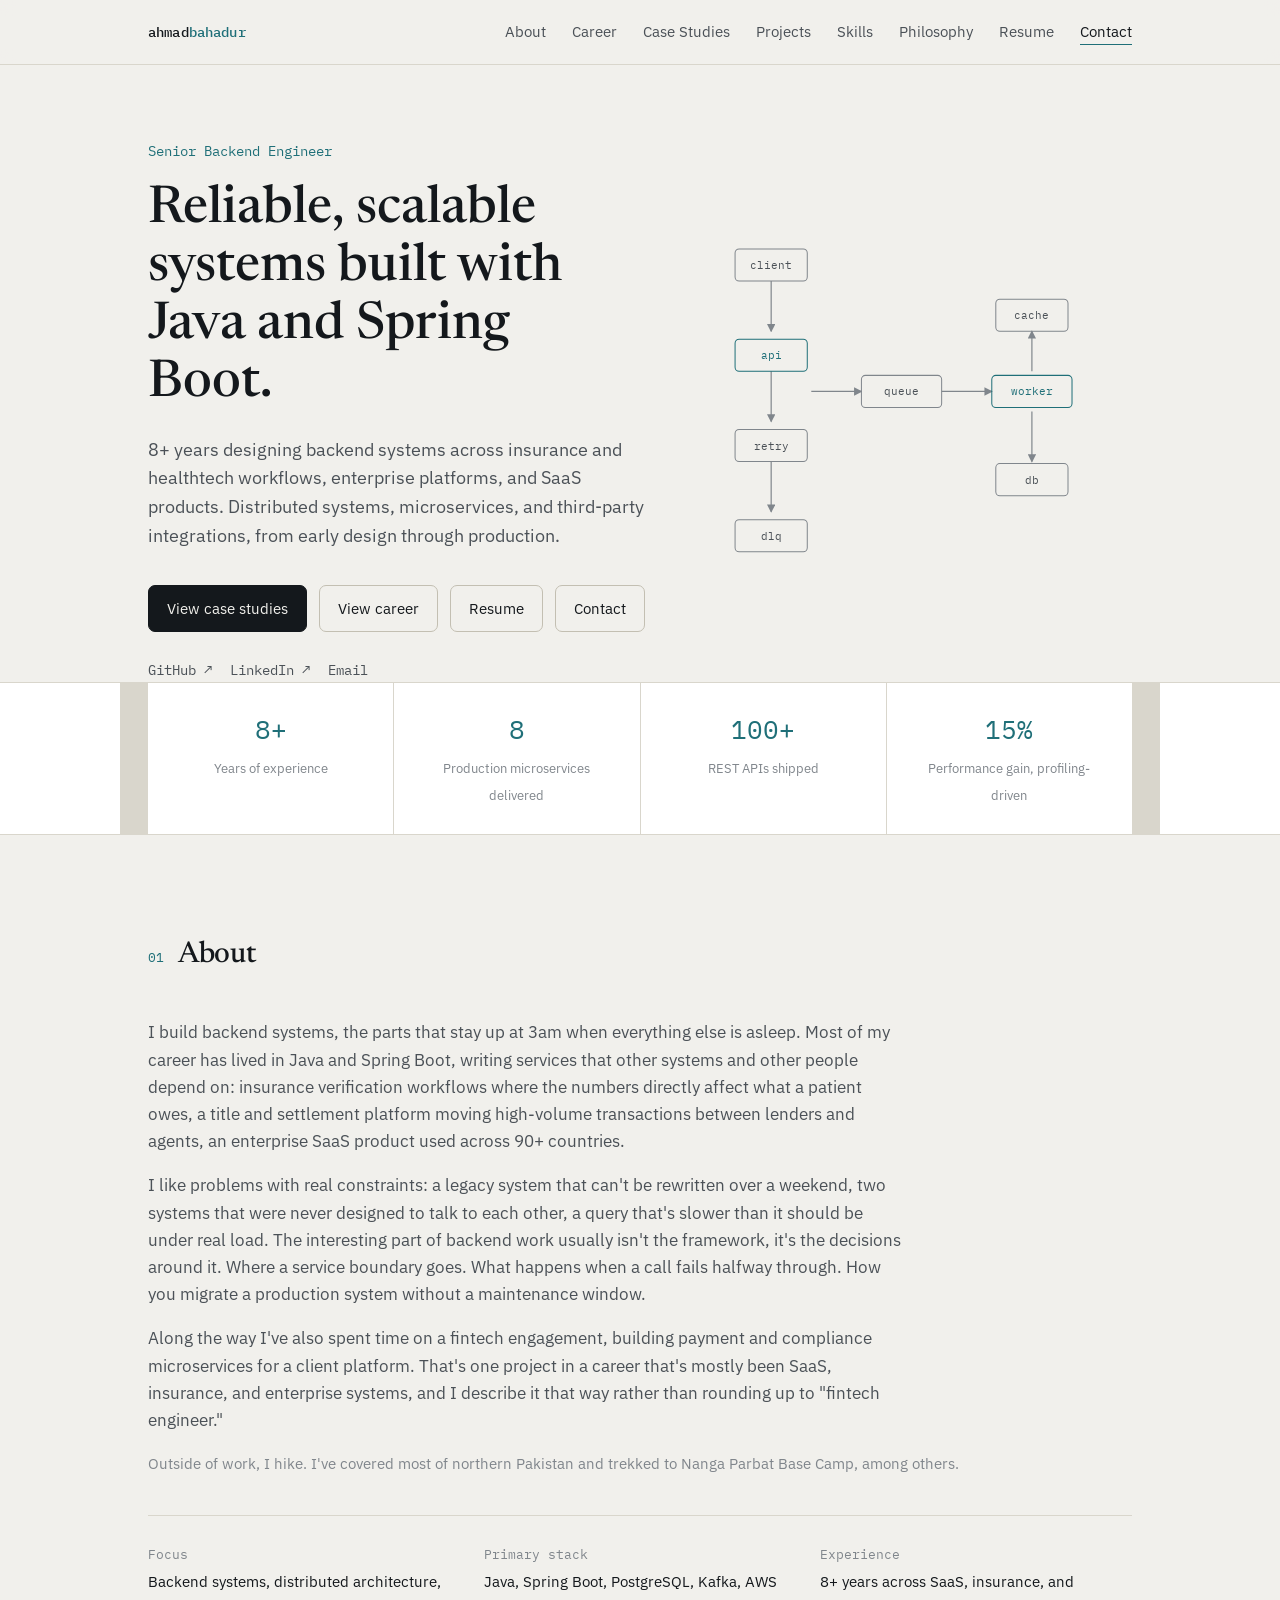
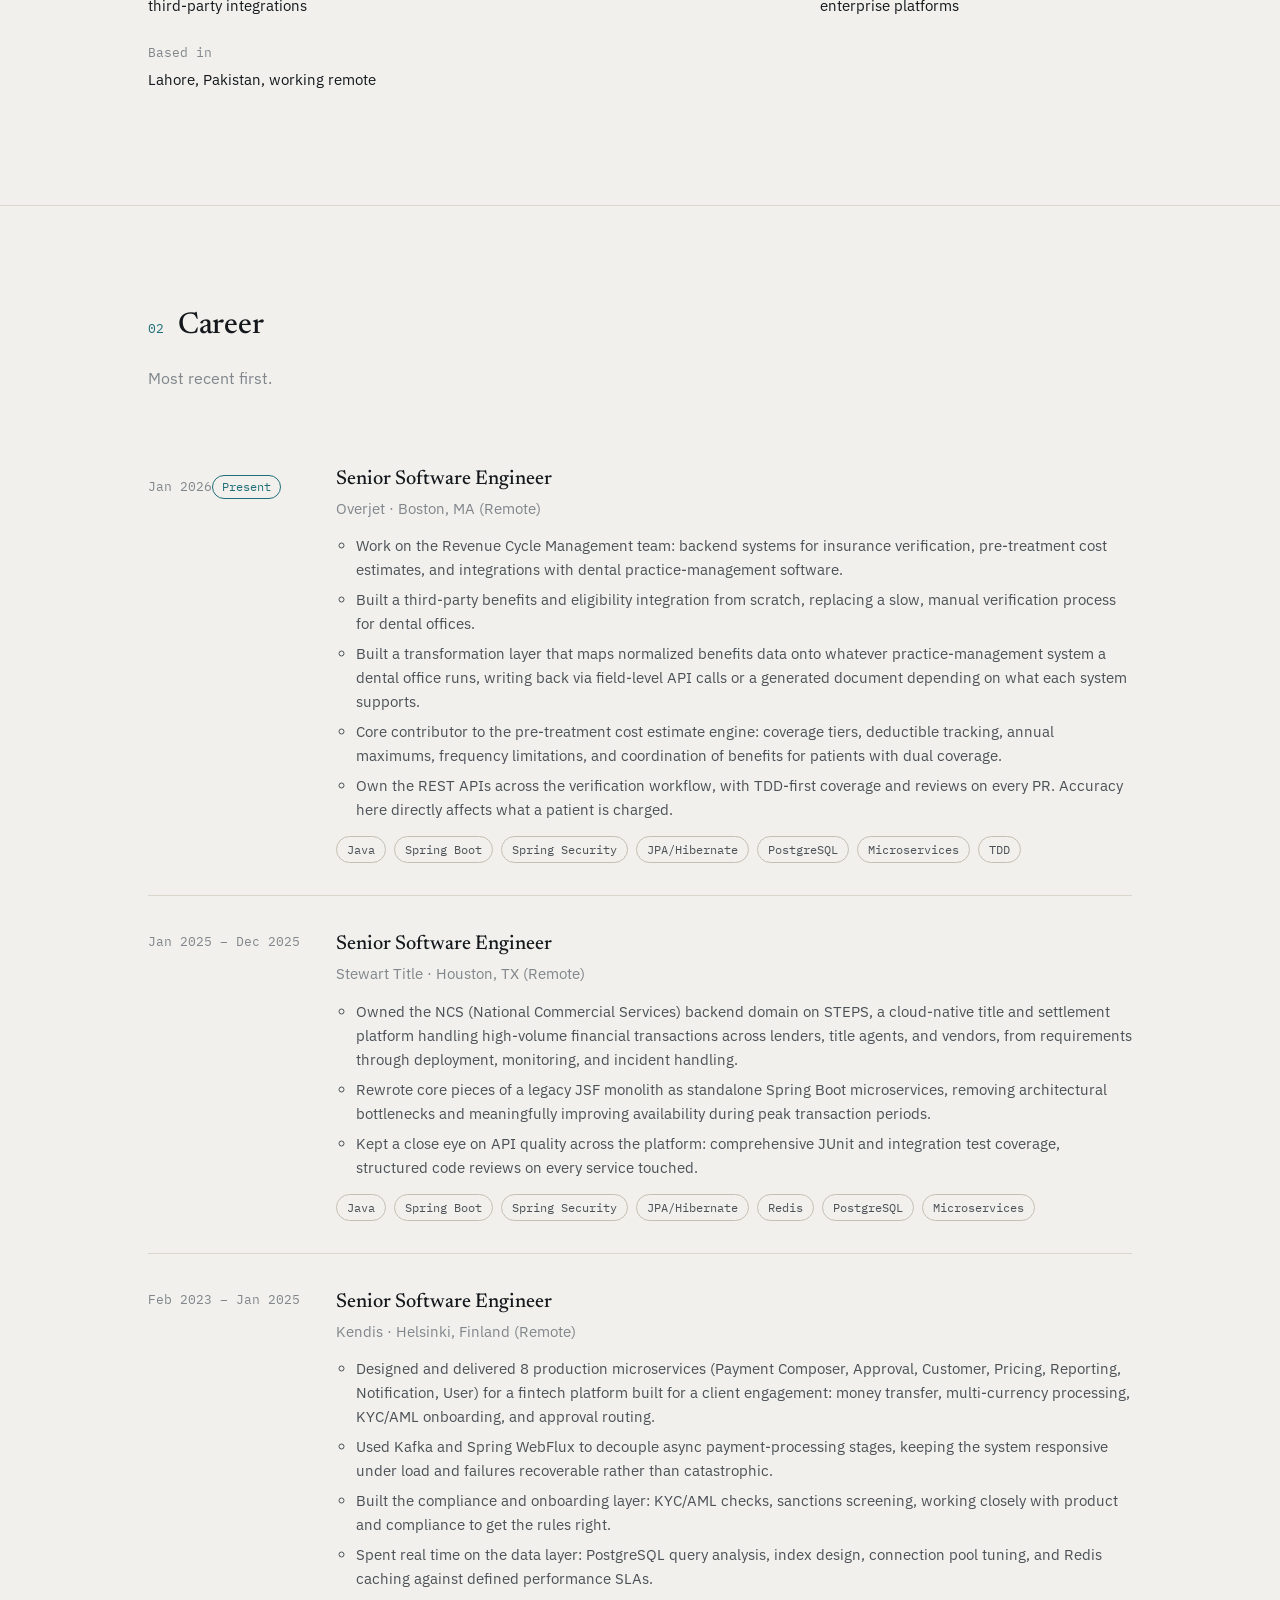
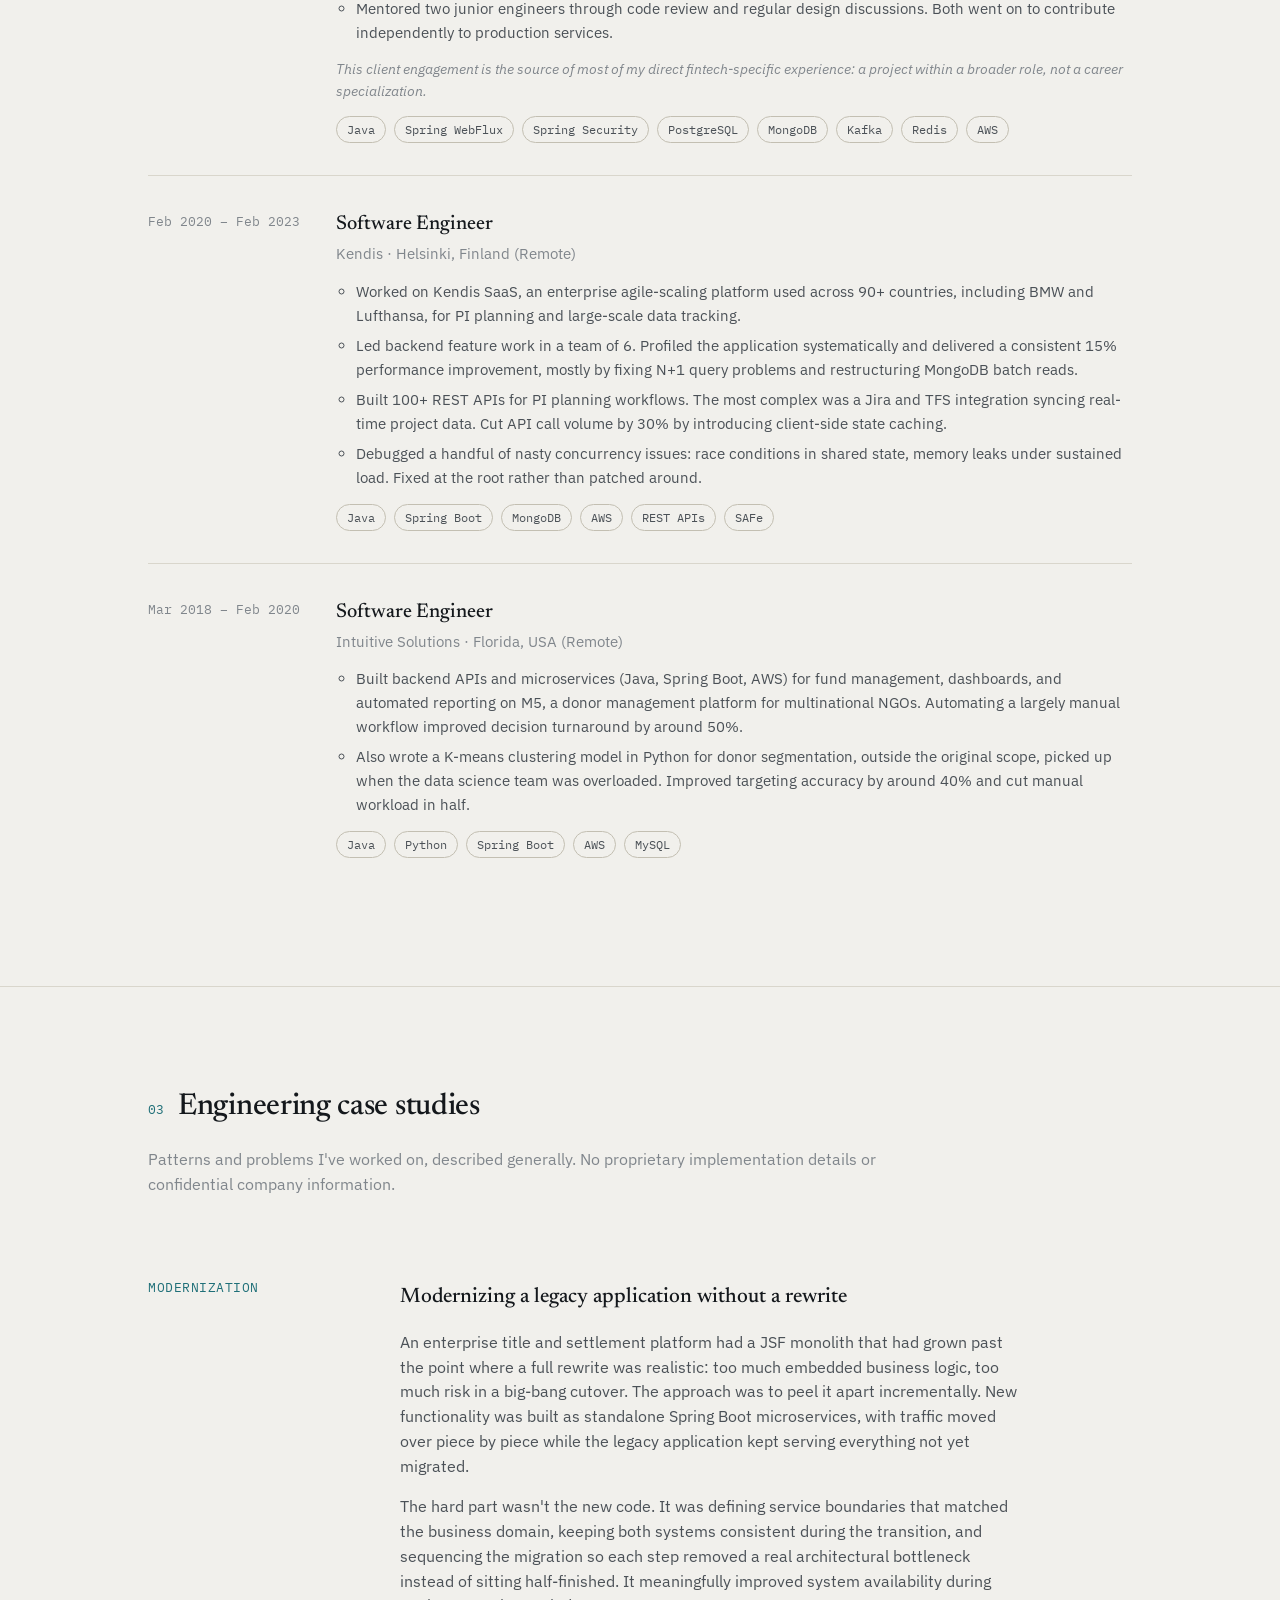
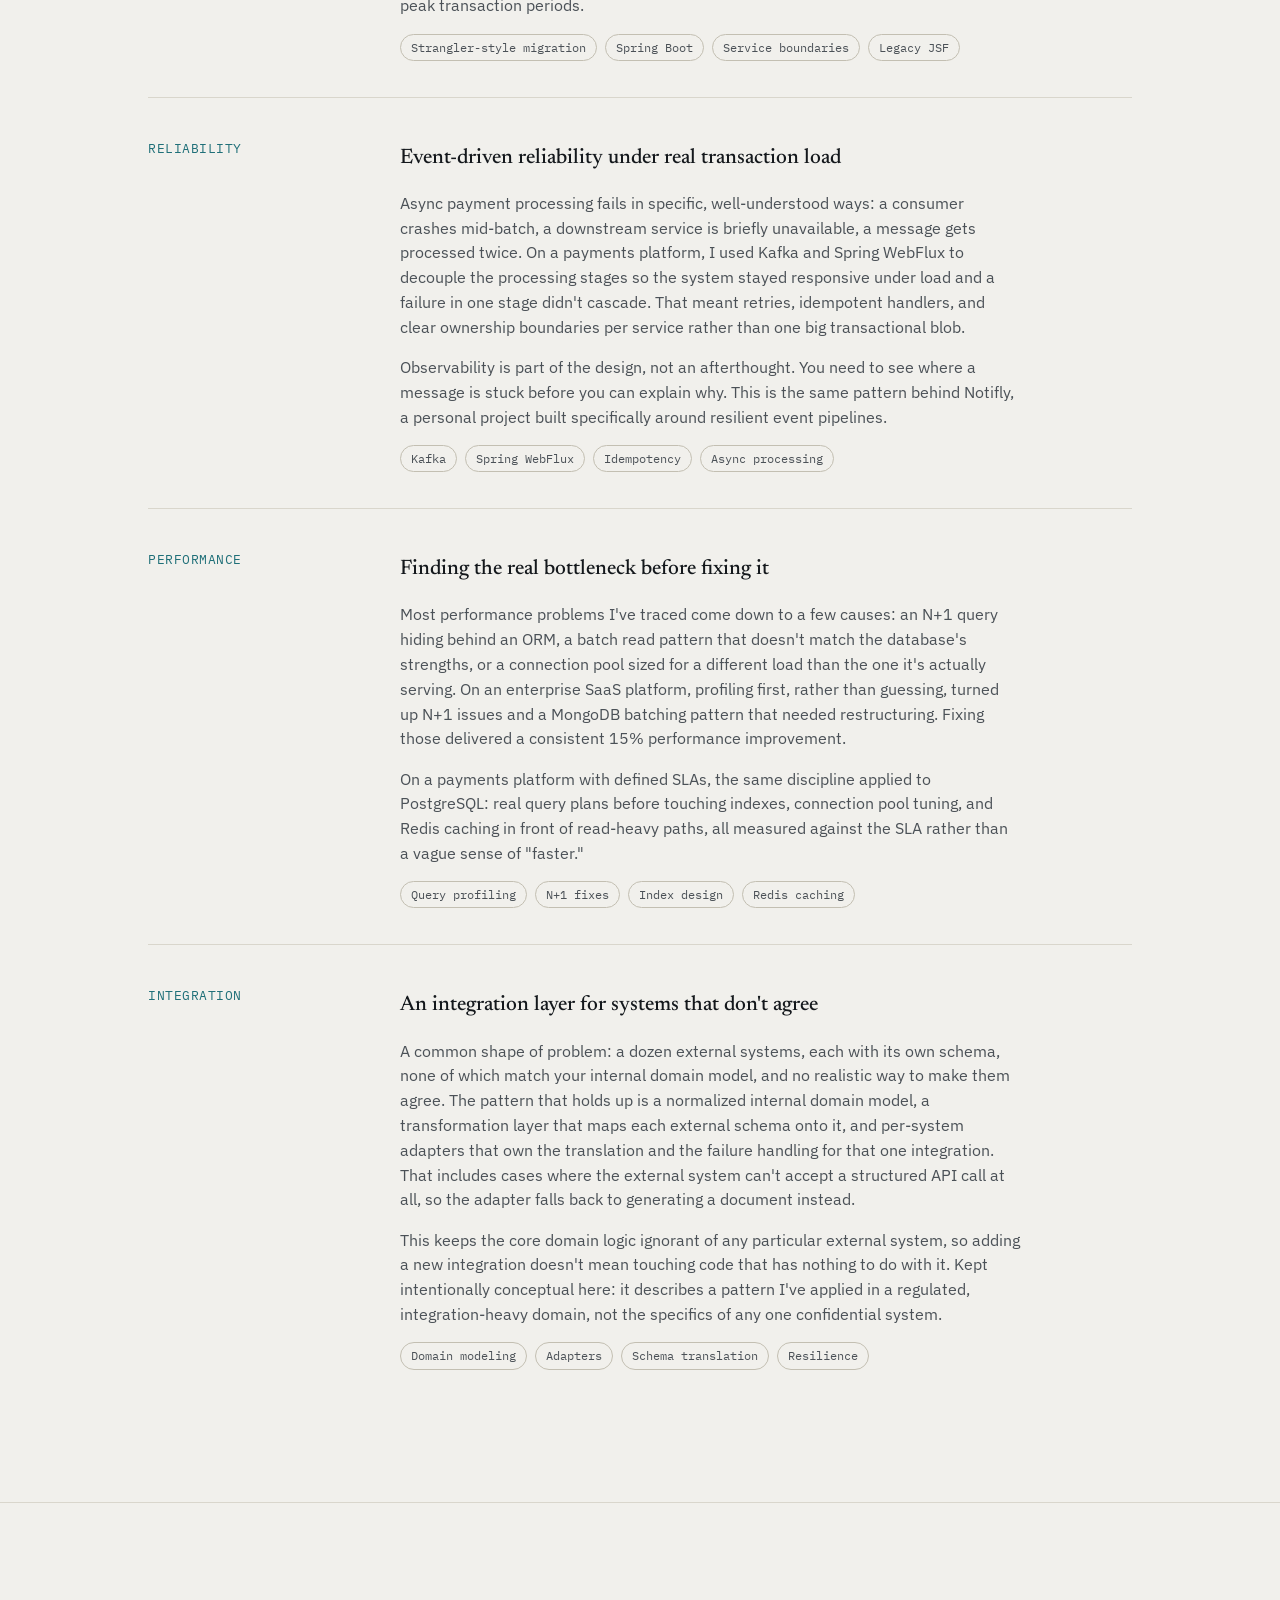
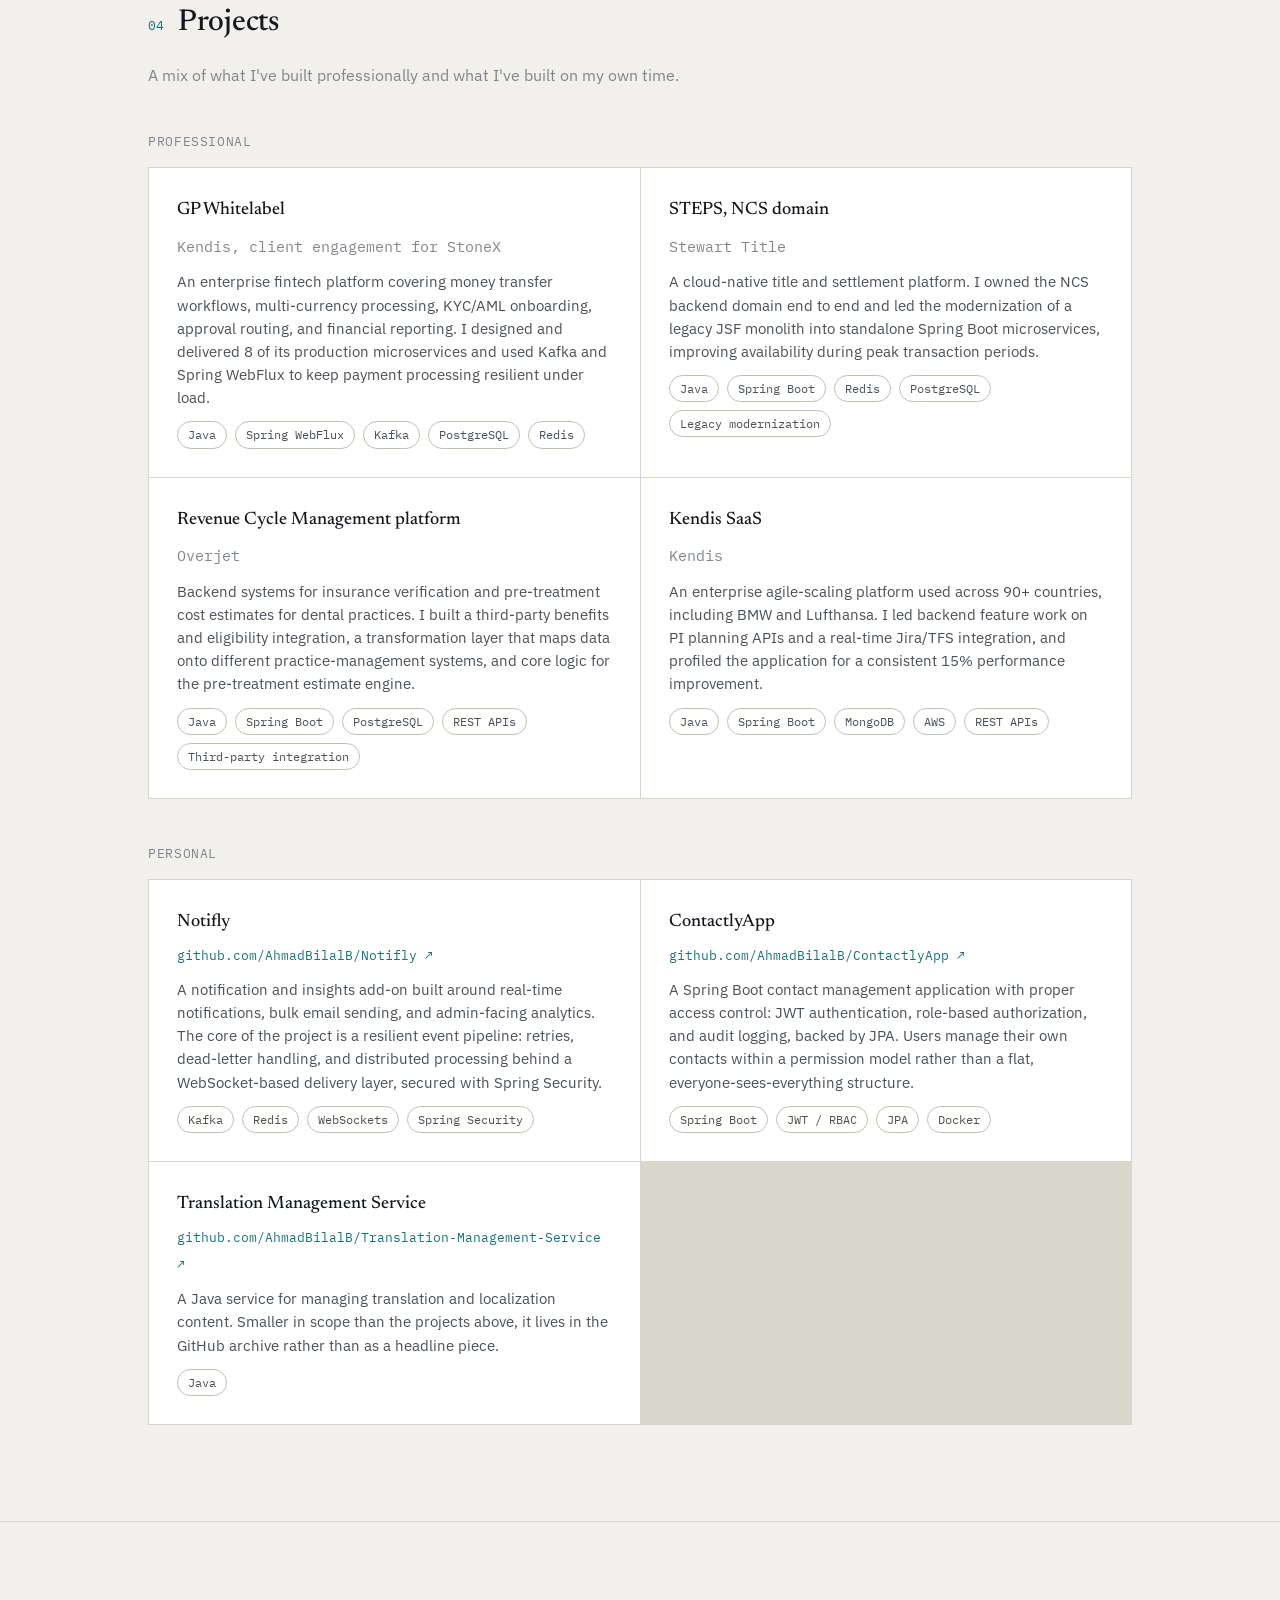
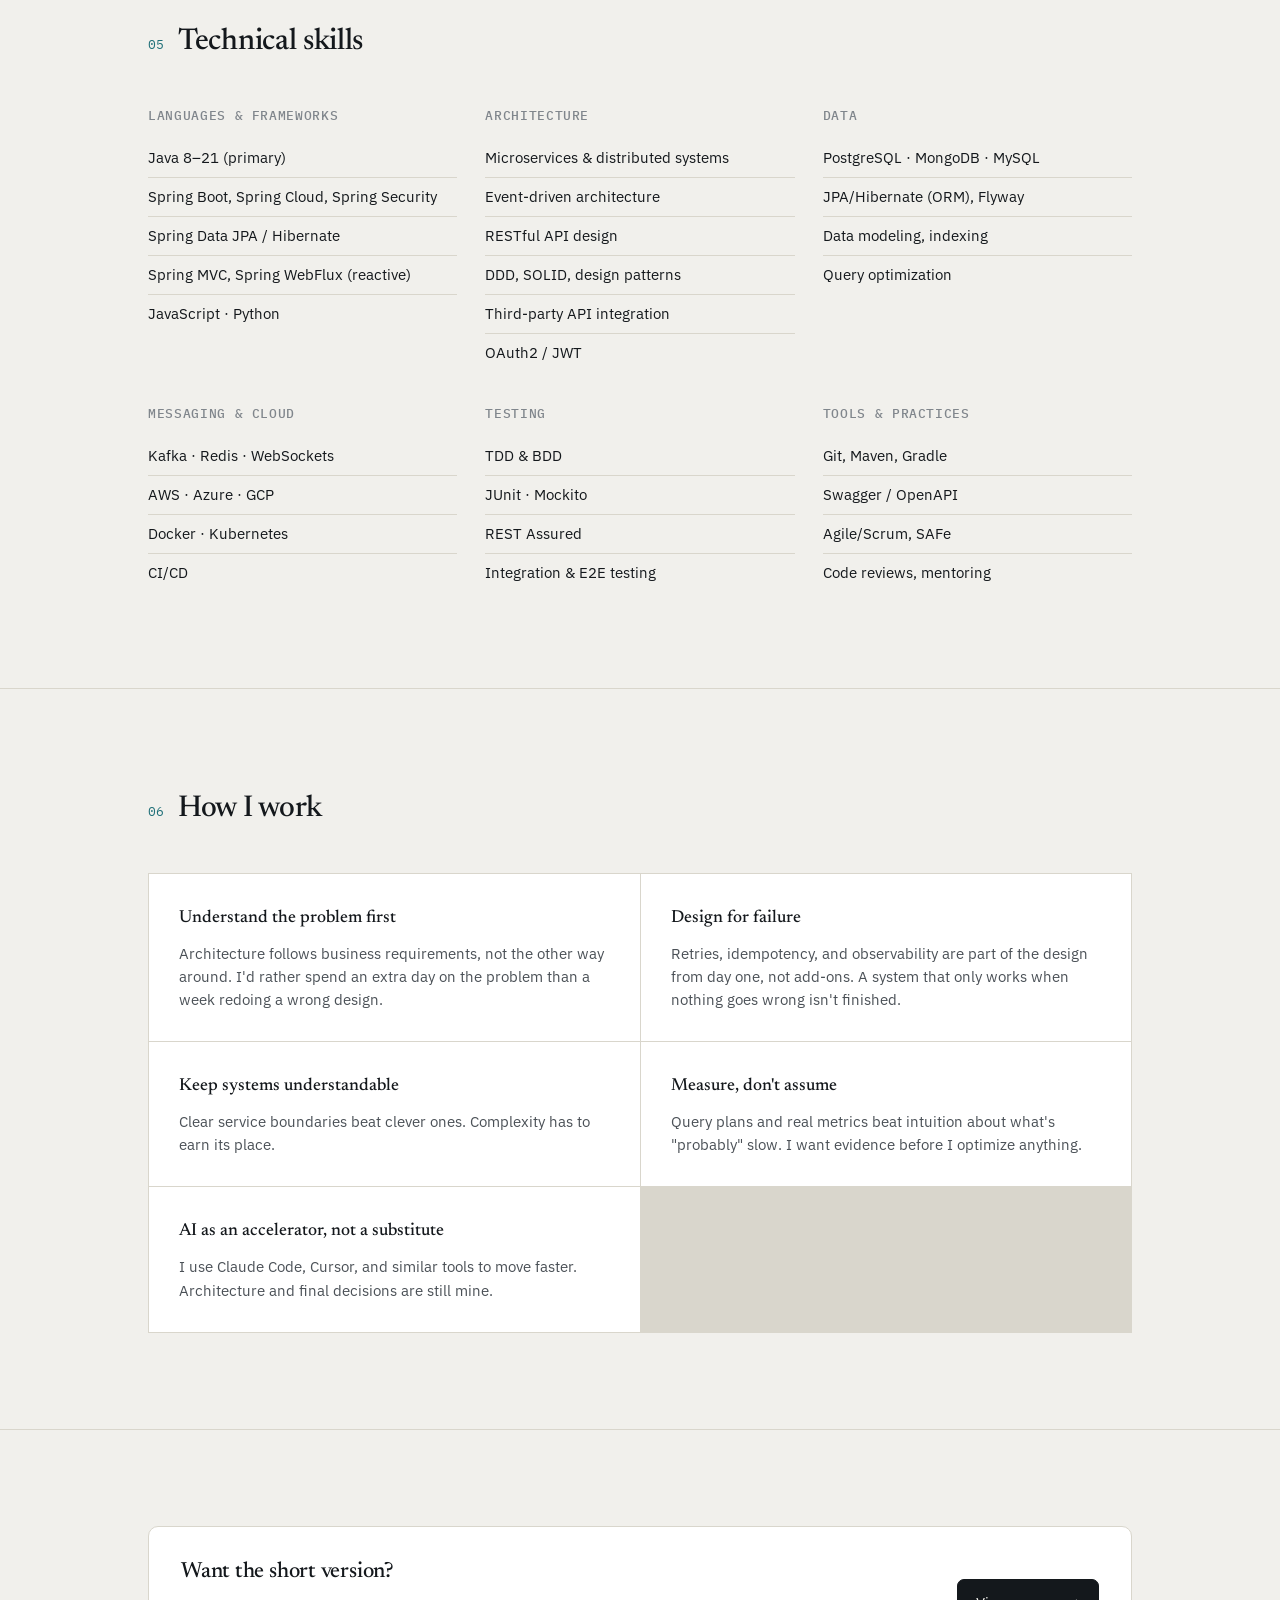
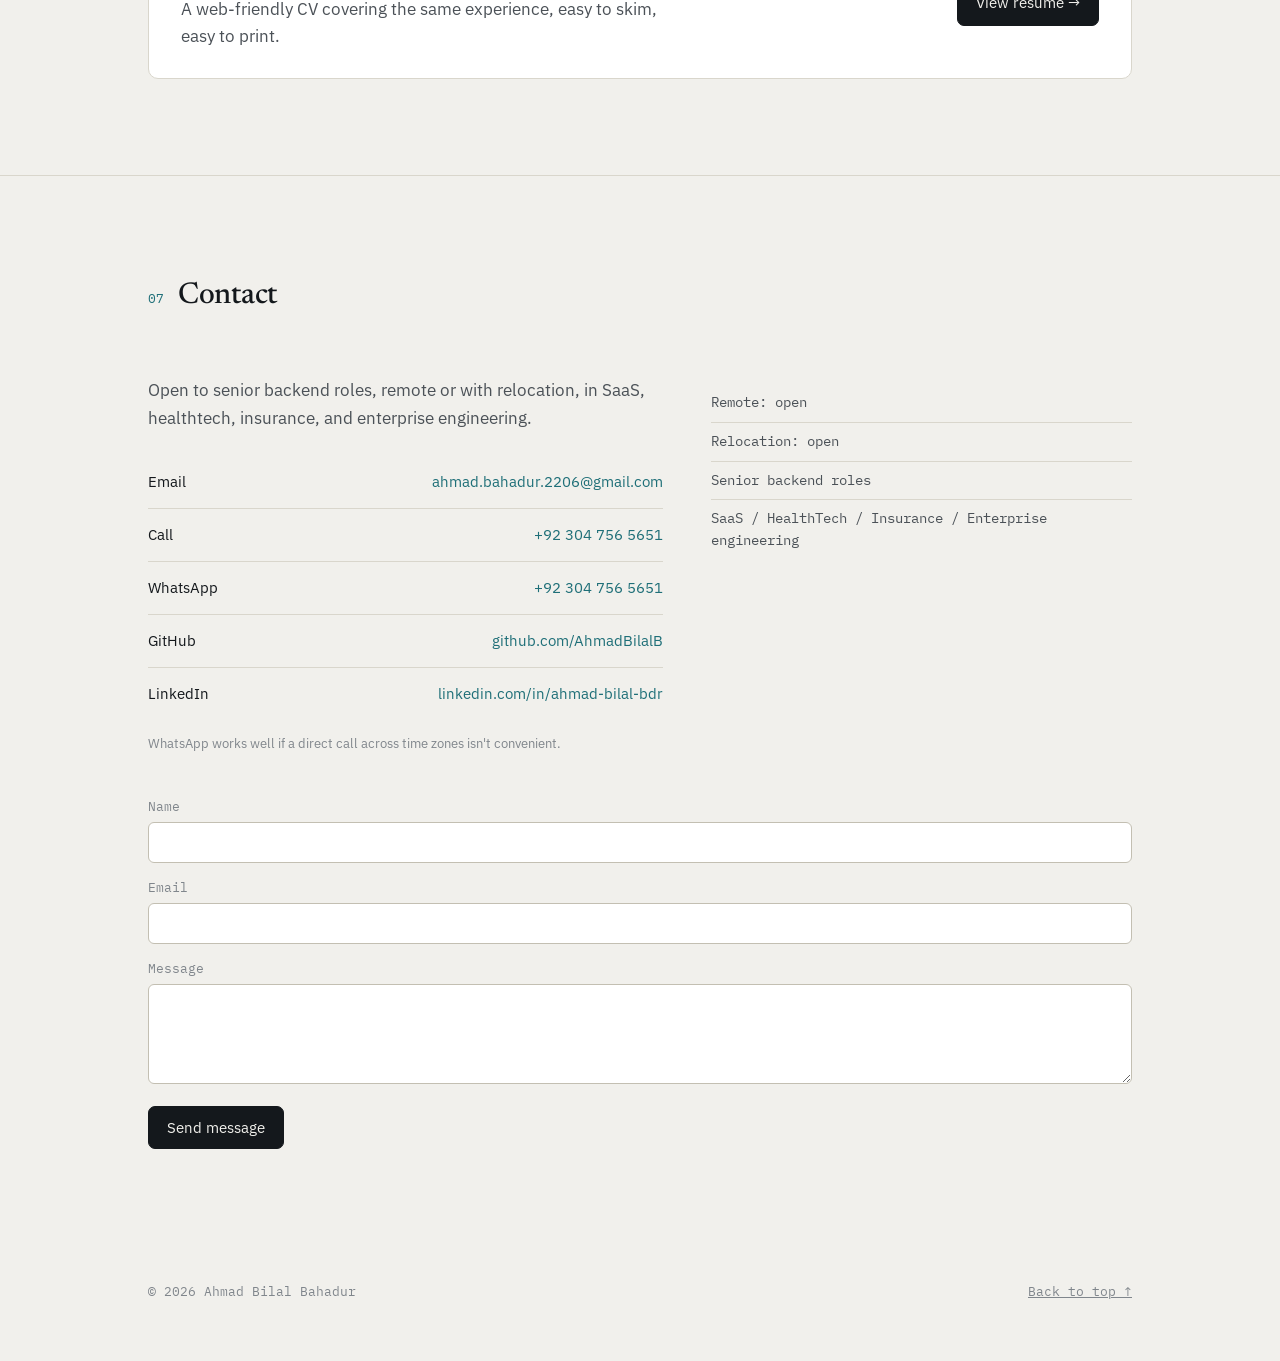
==== commit 4f303065: "update style" ====
--- a/index.html
+++ b/index.html
@@ -533,10 +533,12 @@
           <p class="prose">Open to senior backend roles, remote or with relocation, in SaaS, healthtech, insurance, and enterprise engineering.</p>
           <ul class="contact-list">
             <li><span>Email</span><a href="mailto:ahmad.bahadur.2206@gmail.com">ahmad.bahadur.2206@gmail.com</a></li>
-            <li><span>Phone</span><a href="tel:+923047565651">+92 304 756 5651</a></li>
+            <li><span>Call</span><a href="tel:+923047565651">+92 304 756 5651</a></li>
+            <li><span>WhatsApp</span><a href="https://wa.me/923047565651" target="_blank" rel="noopener">+92 304 756 5651</a></li>
             <li><span>GitHub</span><a href="https://github.com/AhmadBilalB" target="_blank" rel="noopener">github.com/AhmadBilalB</a></li>
             <li><span>LinkedIn</span><a href="https://www.linkedin.com/in/ahmad-bilal-bdr/" target="_blank" rel="noopener">linkedin.com/in/ahmad-bilal-bdr</a></li>
           </ul>
+          <p style="font-size:13px;color:var(--ink-faint);margin-top:14px;">WhatsApp works well if a direct call across time zones isn't convenient.</p>
         </div>
         <div>
           <ul class="avail-list">
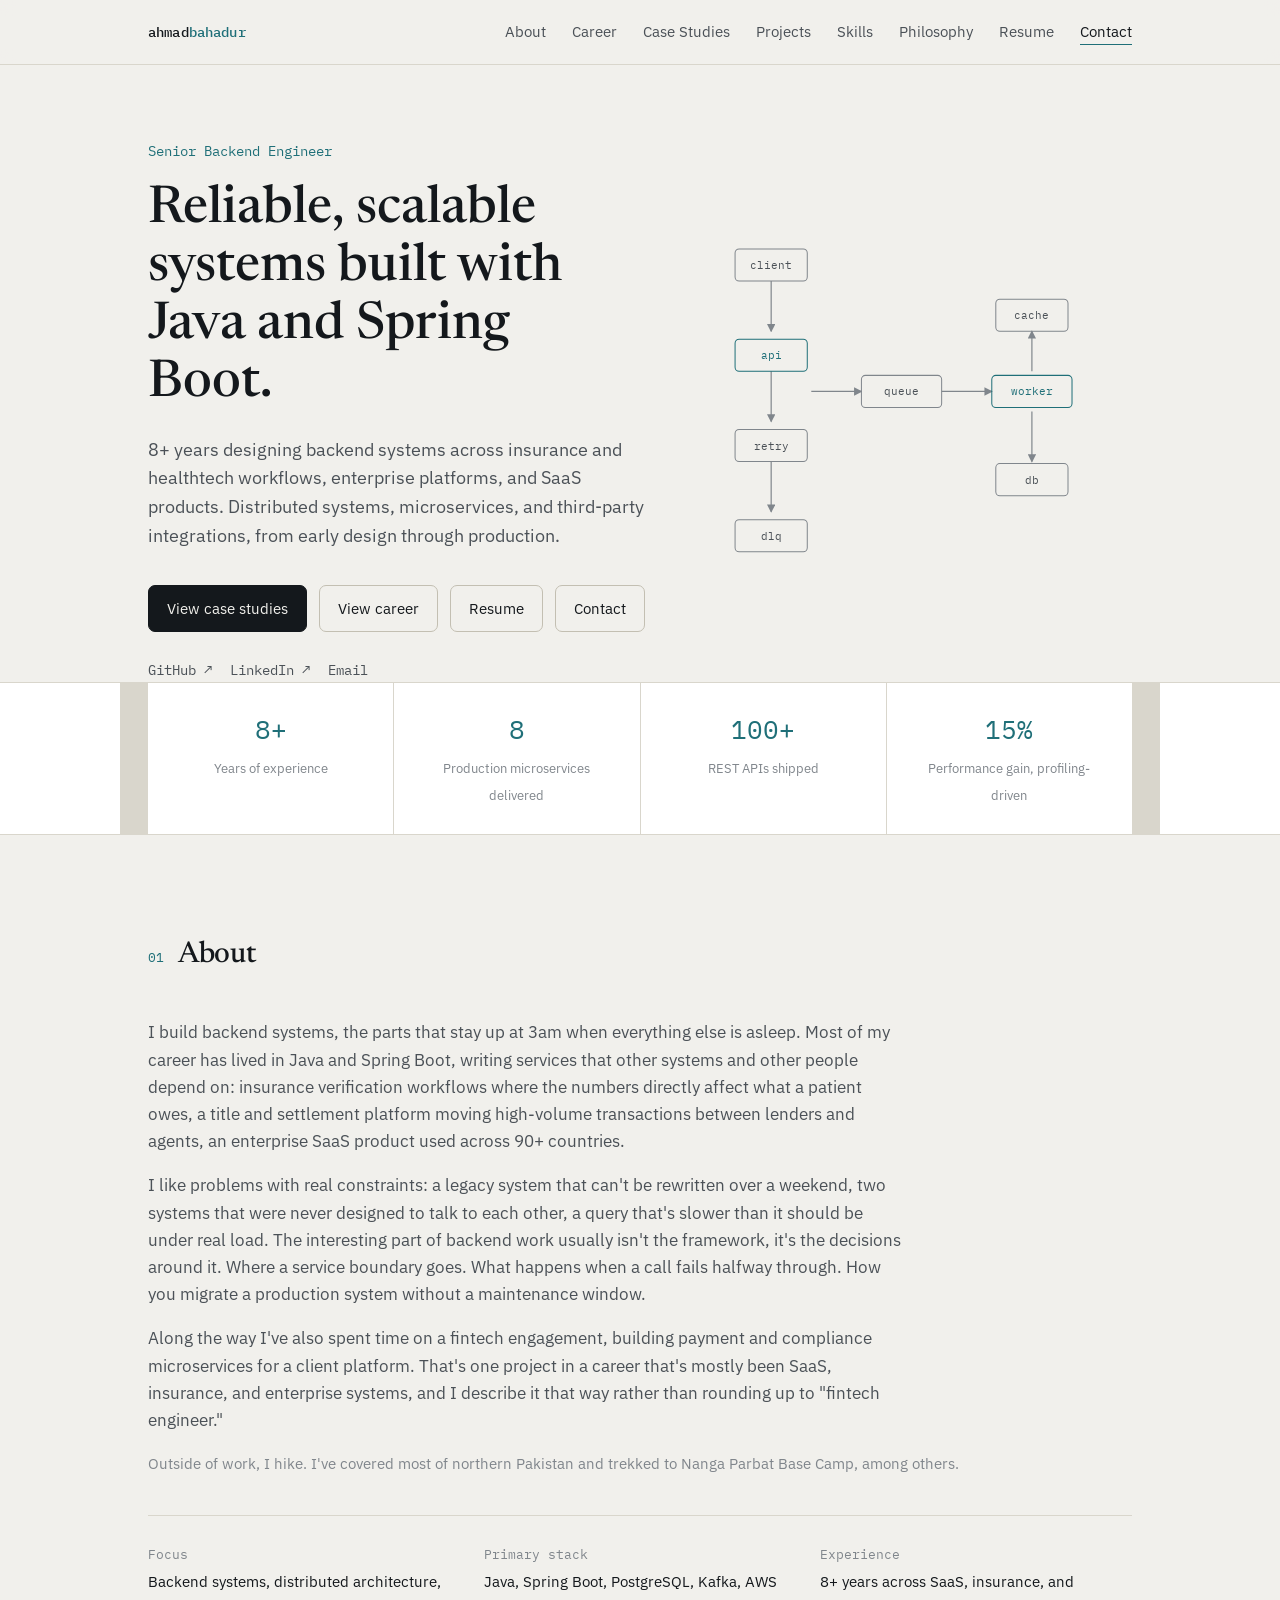
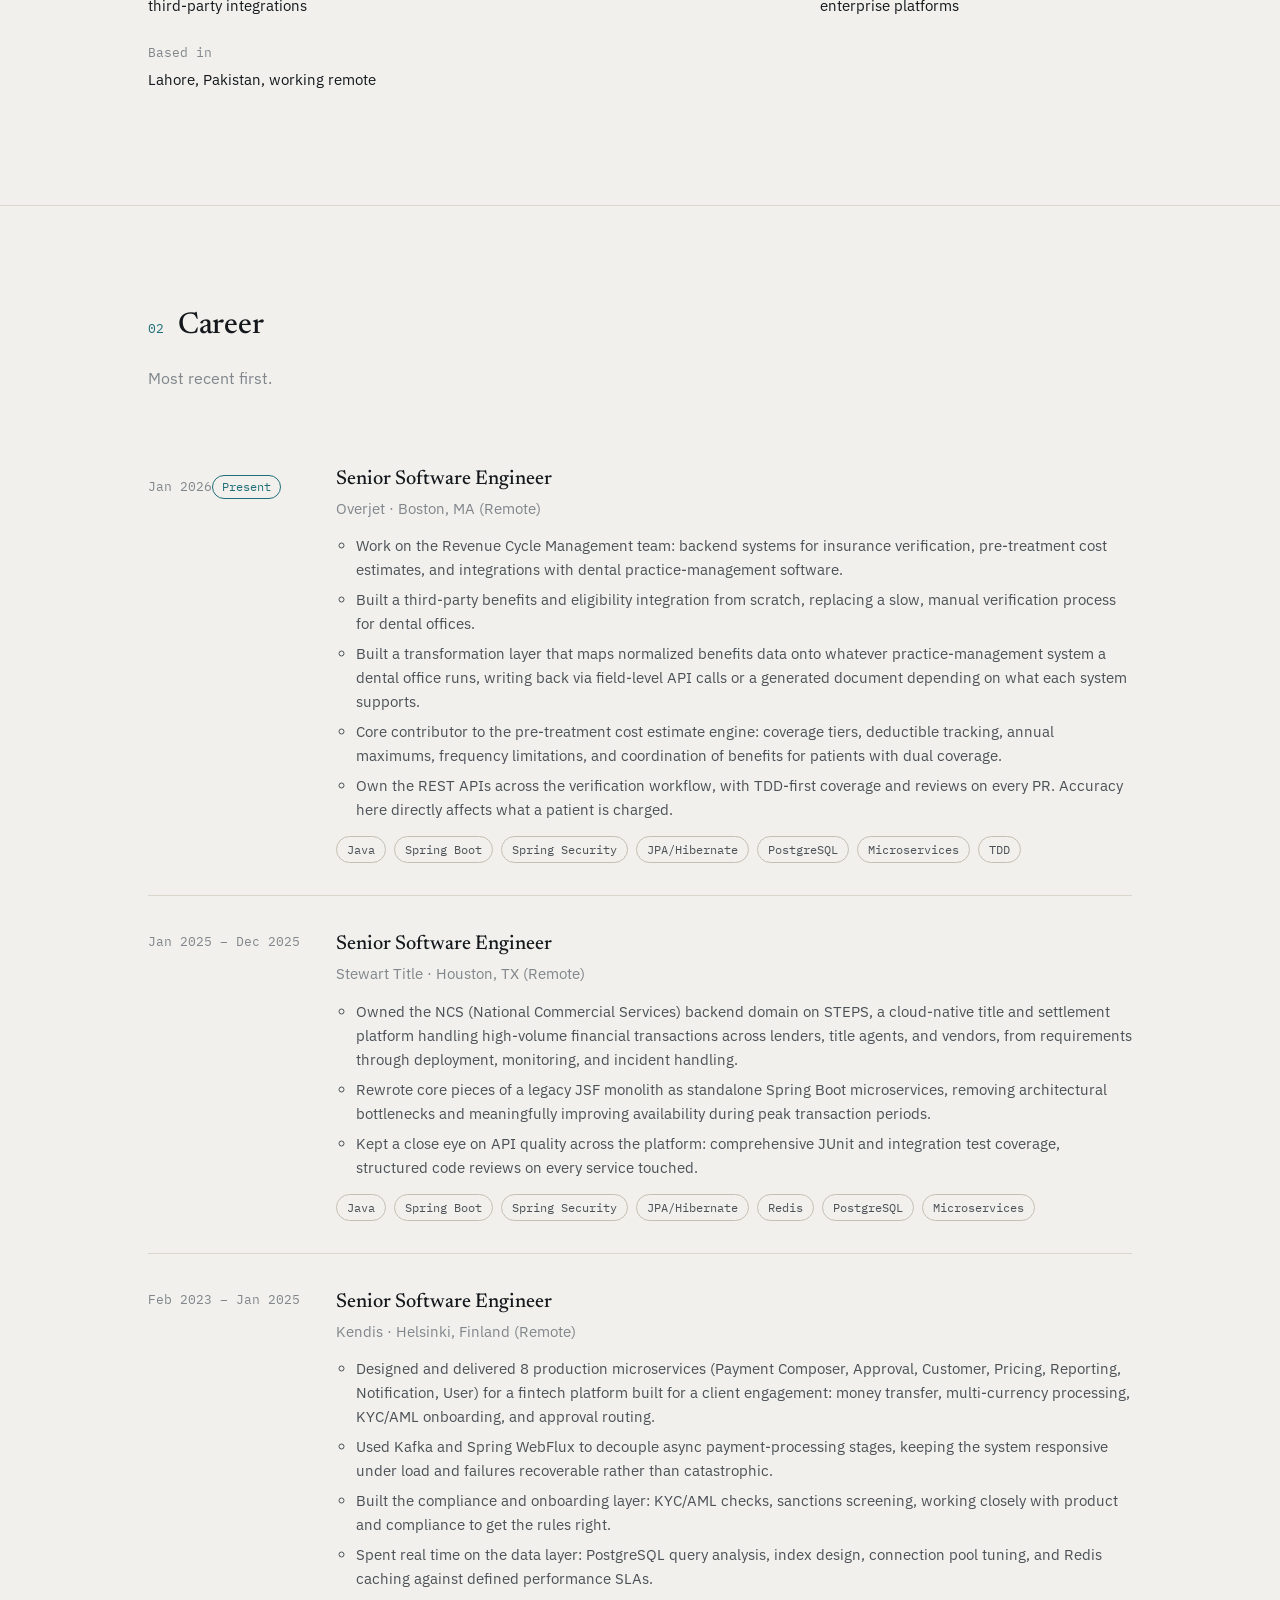
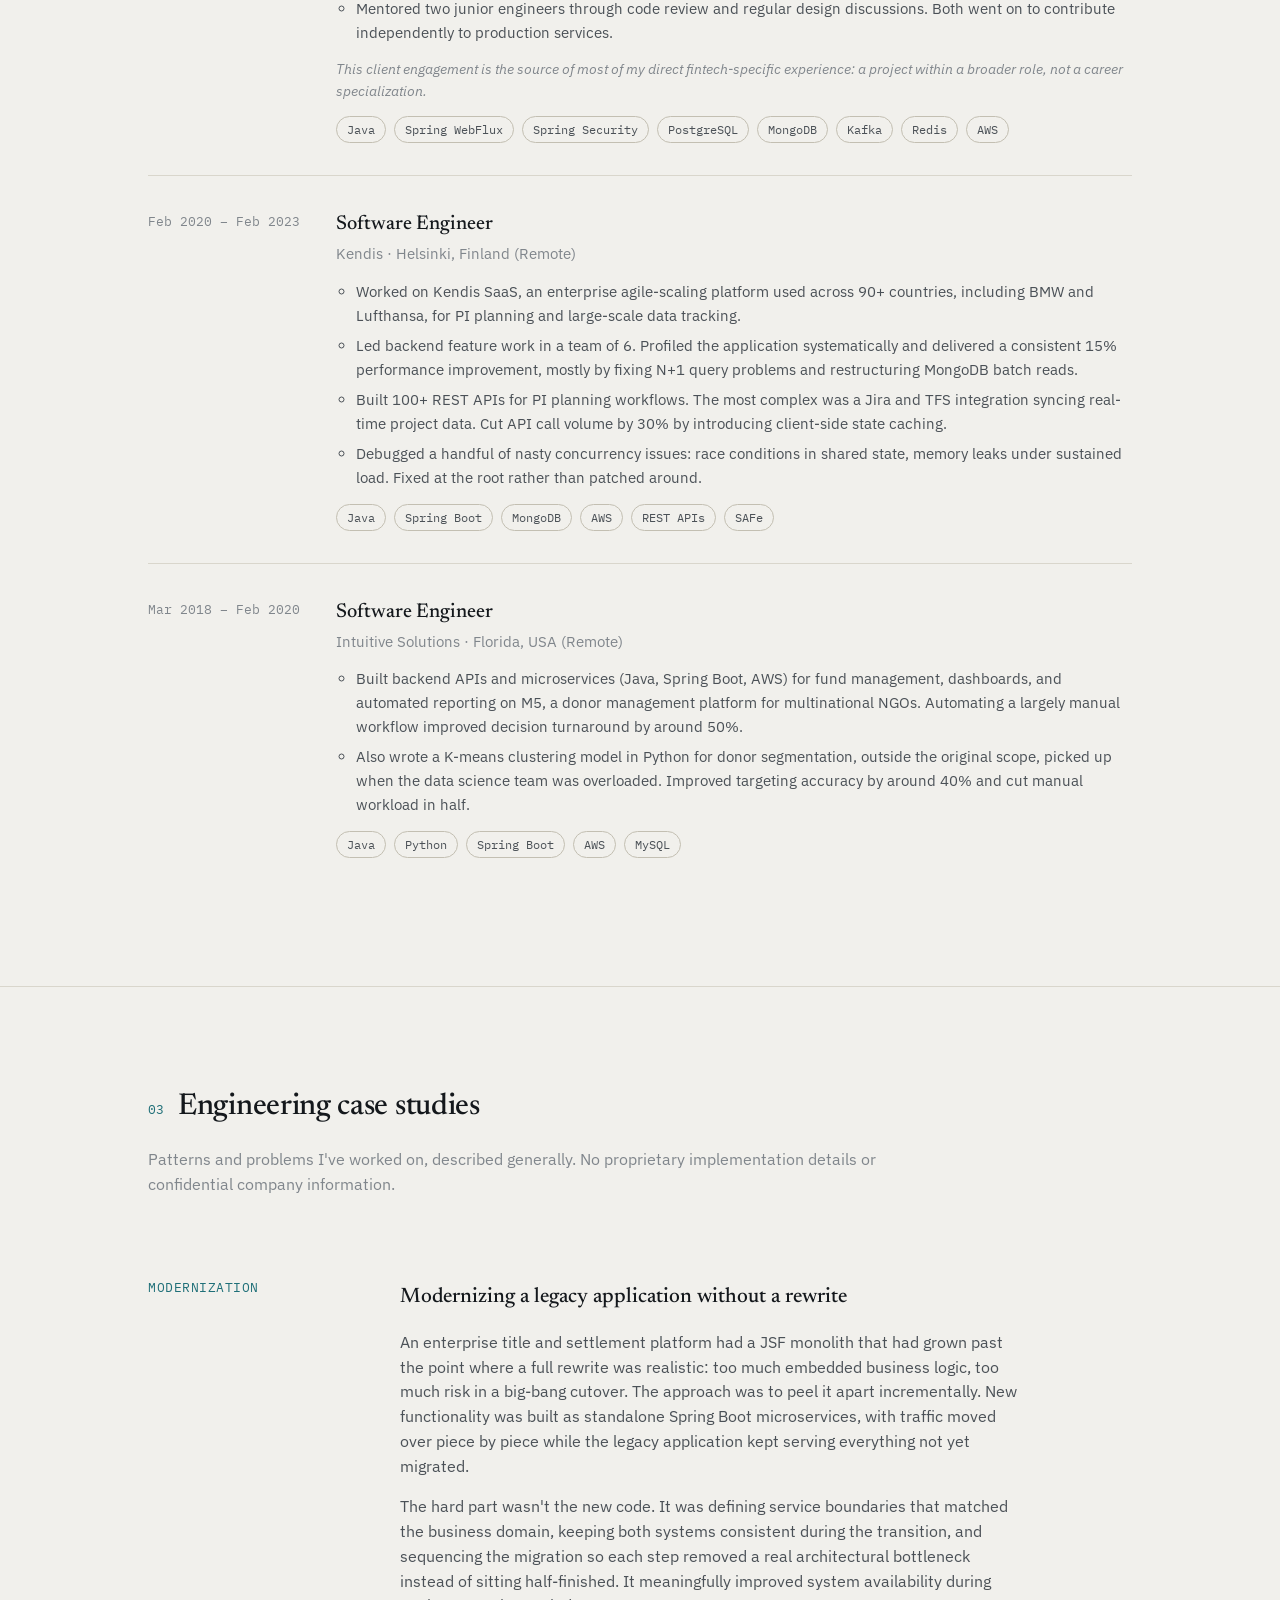
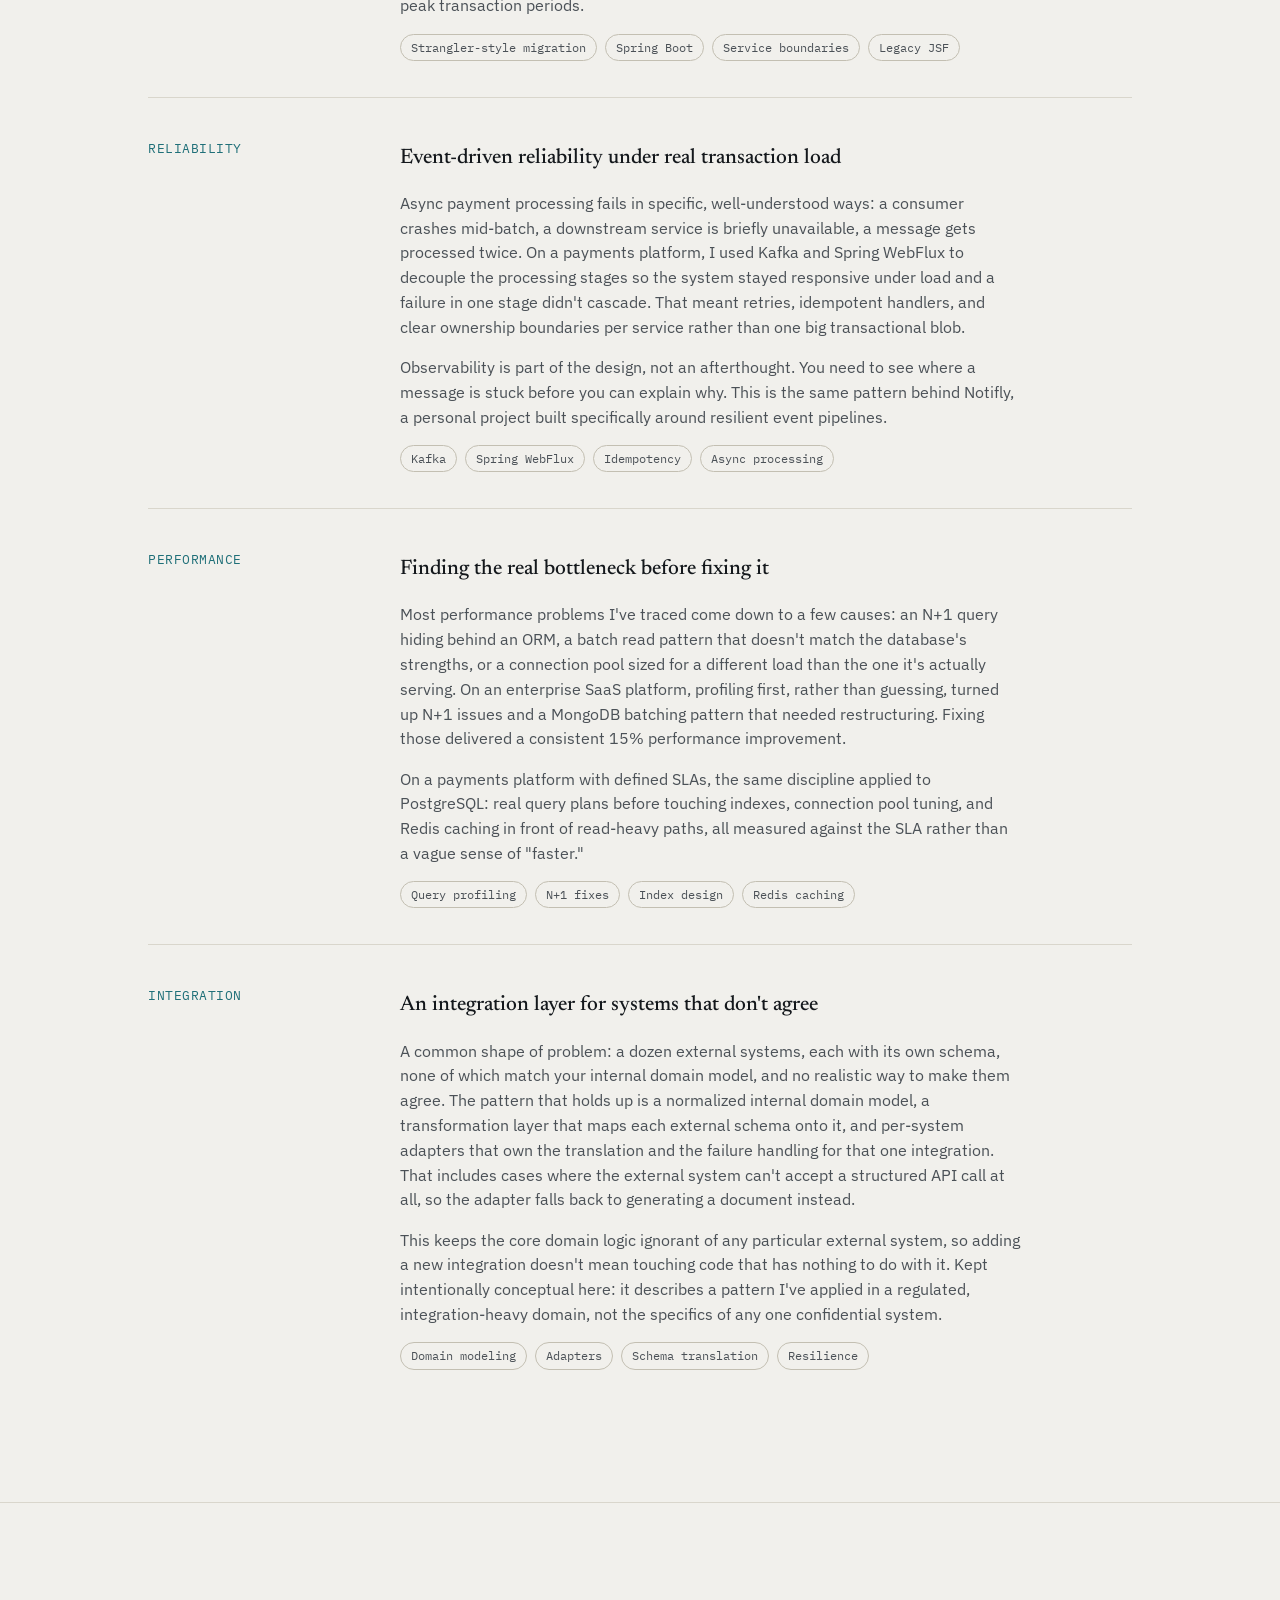
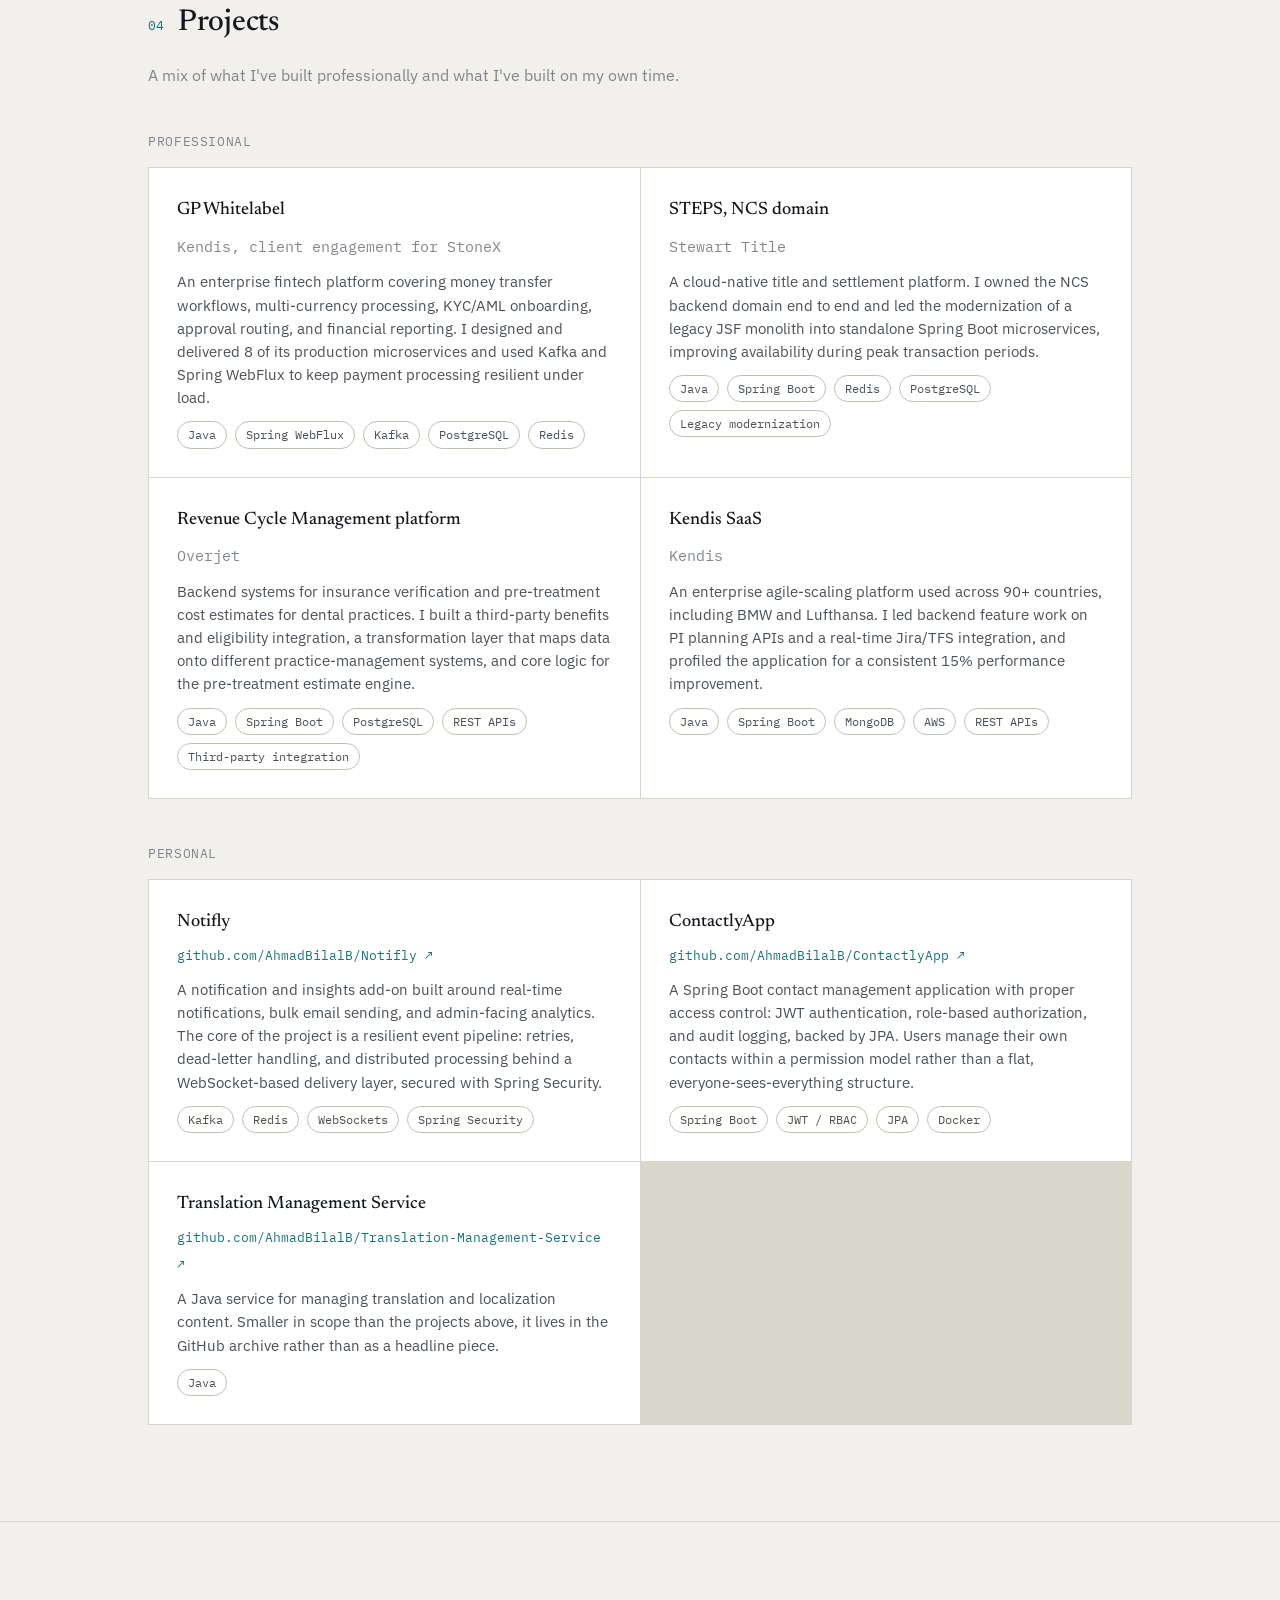
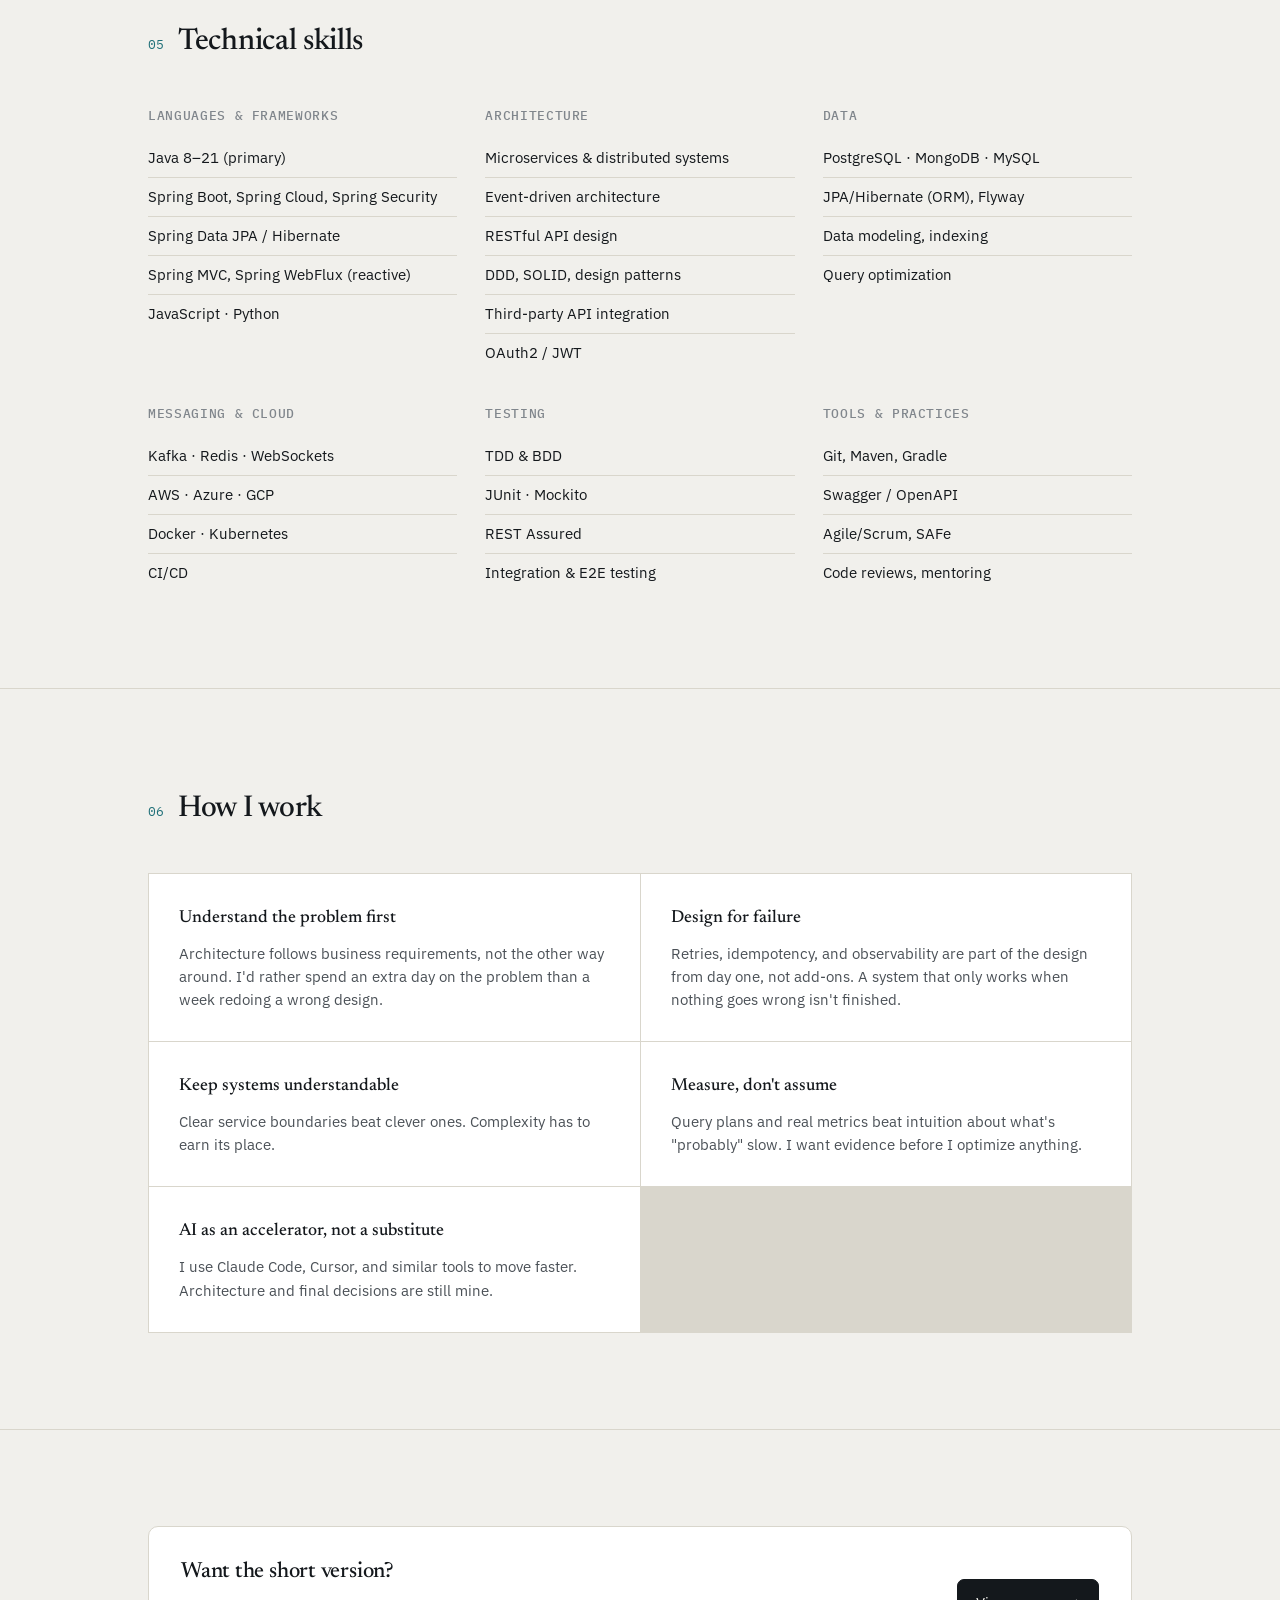
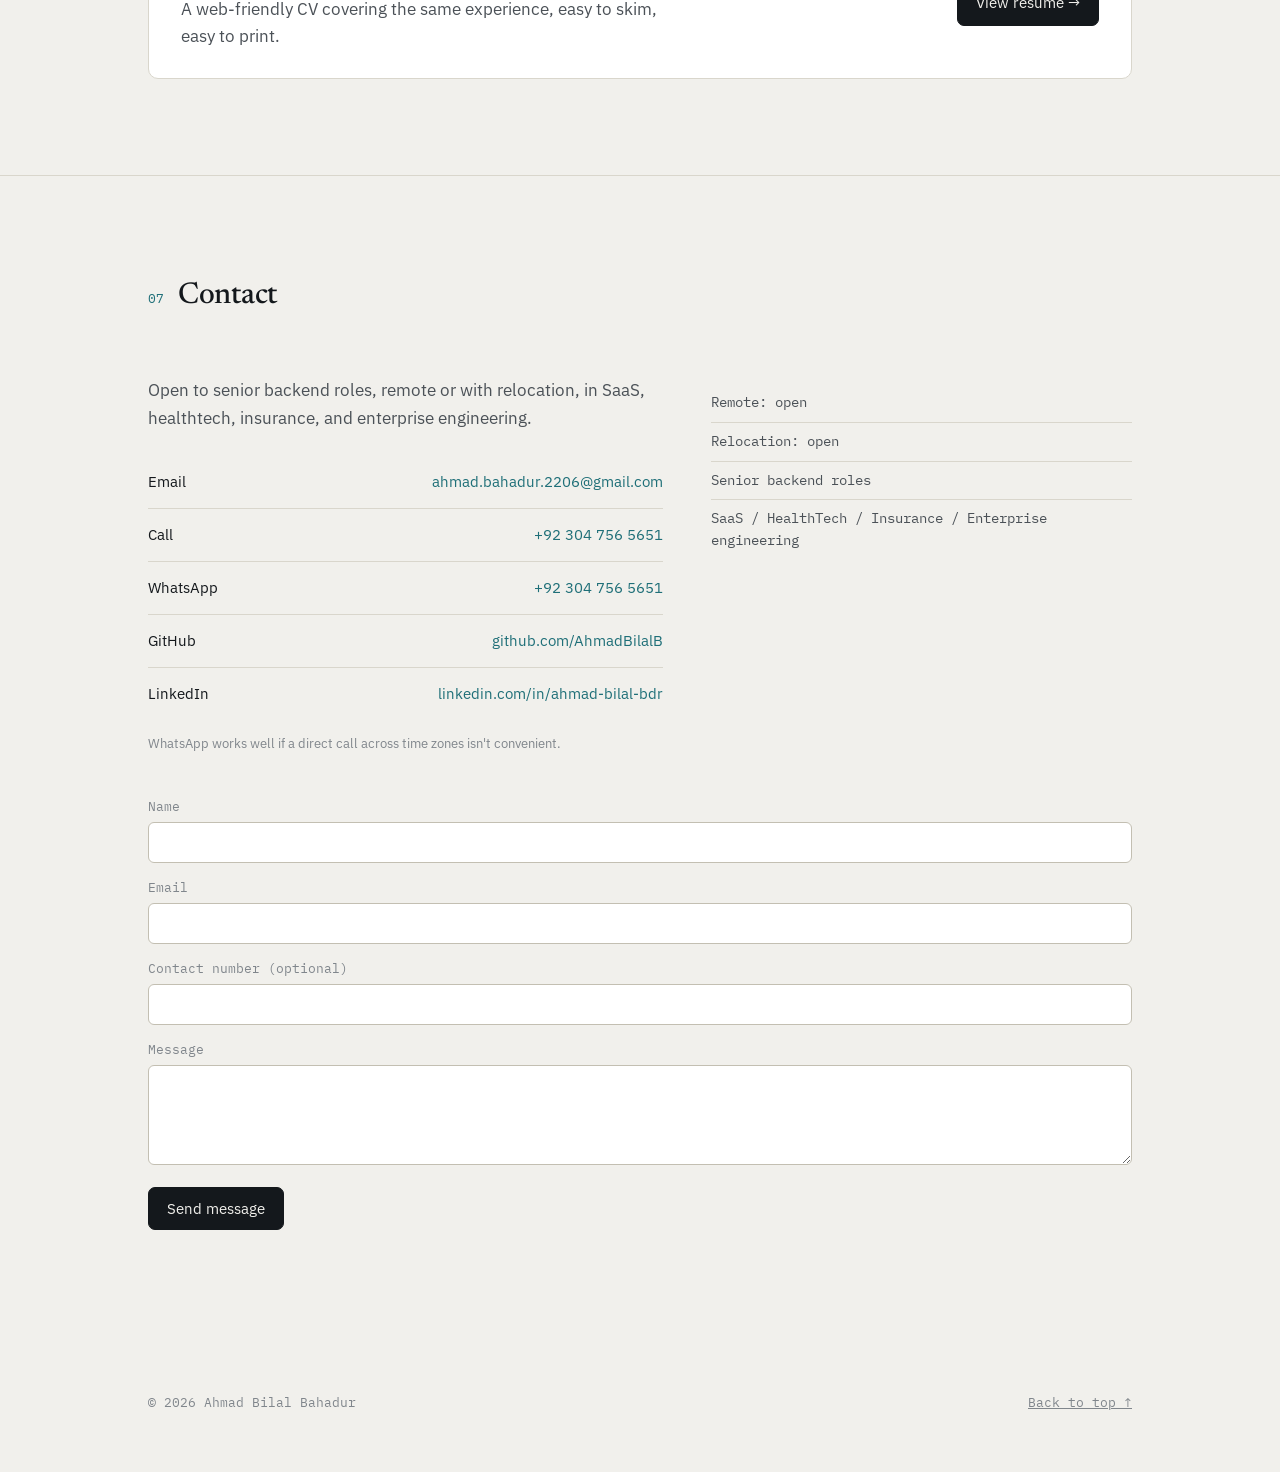
==== commit 1b4defd5: "add google form" ====
--- a/index.html
+++ b/index.html
@@ -550,21 +550,33 @@
         </div>
       </div>
 
-      <form class="contact-form" action="https://formspree.io/f/YOUR_FORM_ID" method="POST">
+      <form
+        class="contact-form"
+        id="contactForm"
+        action="https://docs.google.com/forms/d/e/1FAIpQLSdjcRT_eNhjK4hQEC9P-yNFYy7DwKwh8bucAup__pljJMVUYA/formResponse"
+        method="POST"
+        target="hidden_iframe"
+      >
         <div>
           <label for="cf-name">Name</label>
-          <input id="cf-name" name="name" type="text" required>
+          <input id="cf-name" name="entry.1292042460" type="text" required>
         </div>
         <div>
           <label for="cf-email">Email</label>
-          <input id="cf-email" name="email" type="email" required>
+          <input id="cf-email" name="entry.1970477381" type="email" required>
+        </div>
+        <div>
+          <label for="cf-phone">Contact number (optional)</label>
+          <input id="cf-phone" name="entry.237621516" type="tel">
         </div>
         <div>
           <label for="cf-message">Message</label>
-          <textarea id="cf-message" name="message" required></textarea>
+          <textarea id="cf-message" name="entry.620542727" required></textarea>
         </div>
         <button class="btn btn-primary" type="submit">Send message</button>
+        <p id="cfStatus" class="cf-status" role="status" aria-live="polite"></p>
       </form>
+      <iframe name="hidden_iframe" id="hidden_iframe" style="display:none;"></iframe>
     </div>
   </section>
 
--- a/styles.css
+++ b/styles.css
@@ -582,6 +582,12 @@
 .contact-form button {
   align-self: flex-start;
 }
+.cf-status {
+  font-size: 13.5px;
+  color: var(--accent);
+  margin: 0;
+  min-height: 1.2em;
+}
 
 footer {
   padding: 36px 0 60px;
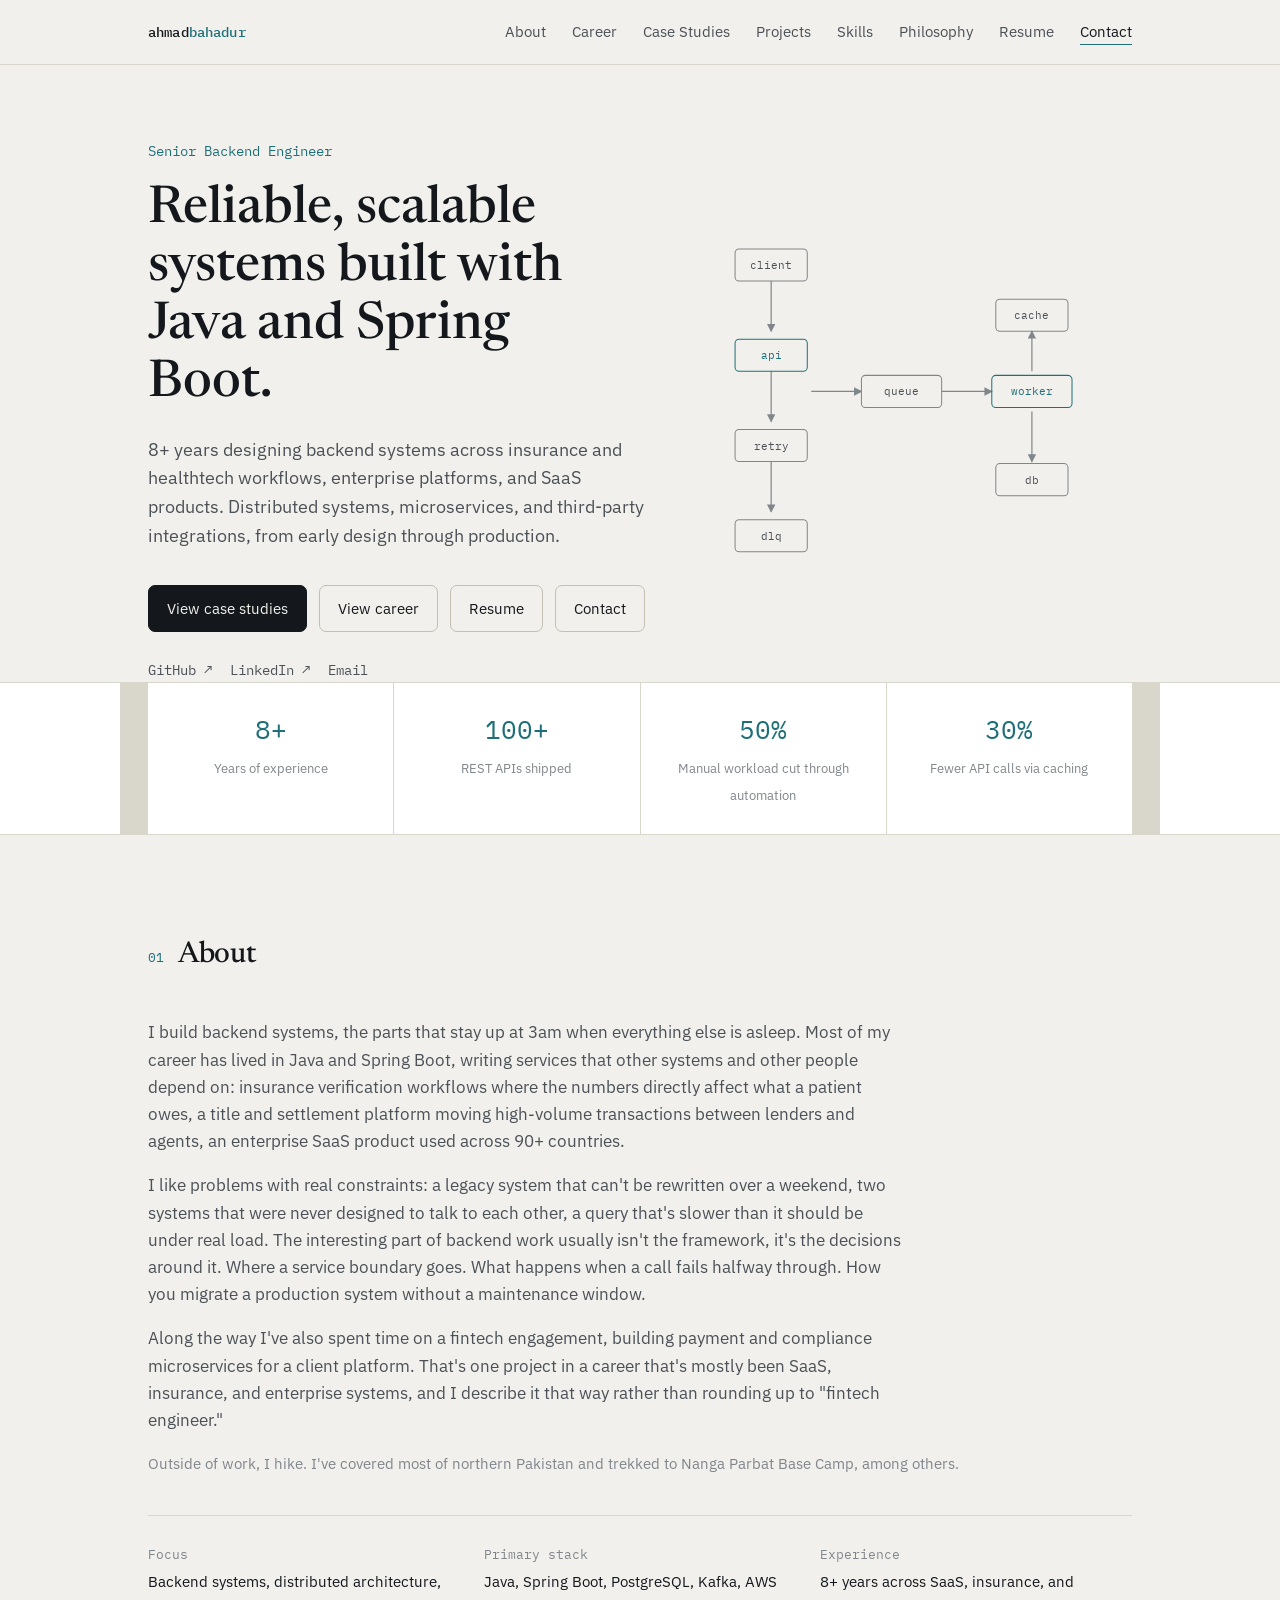
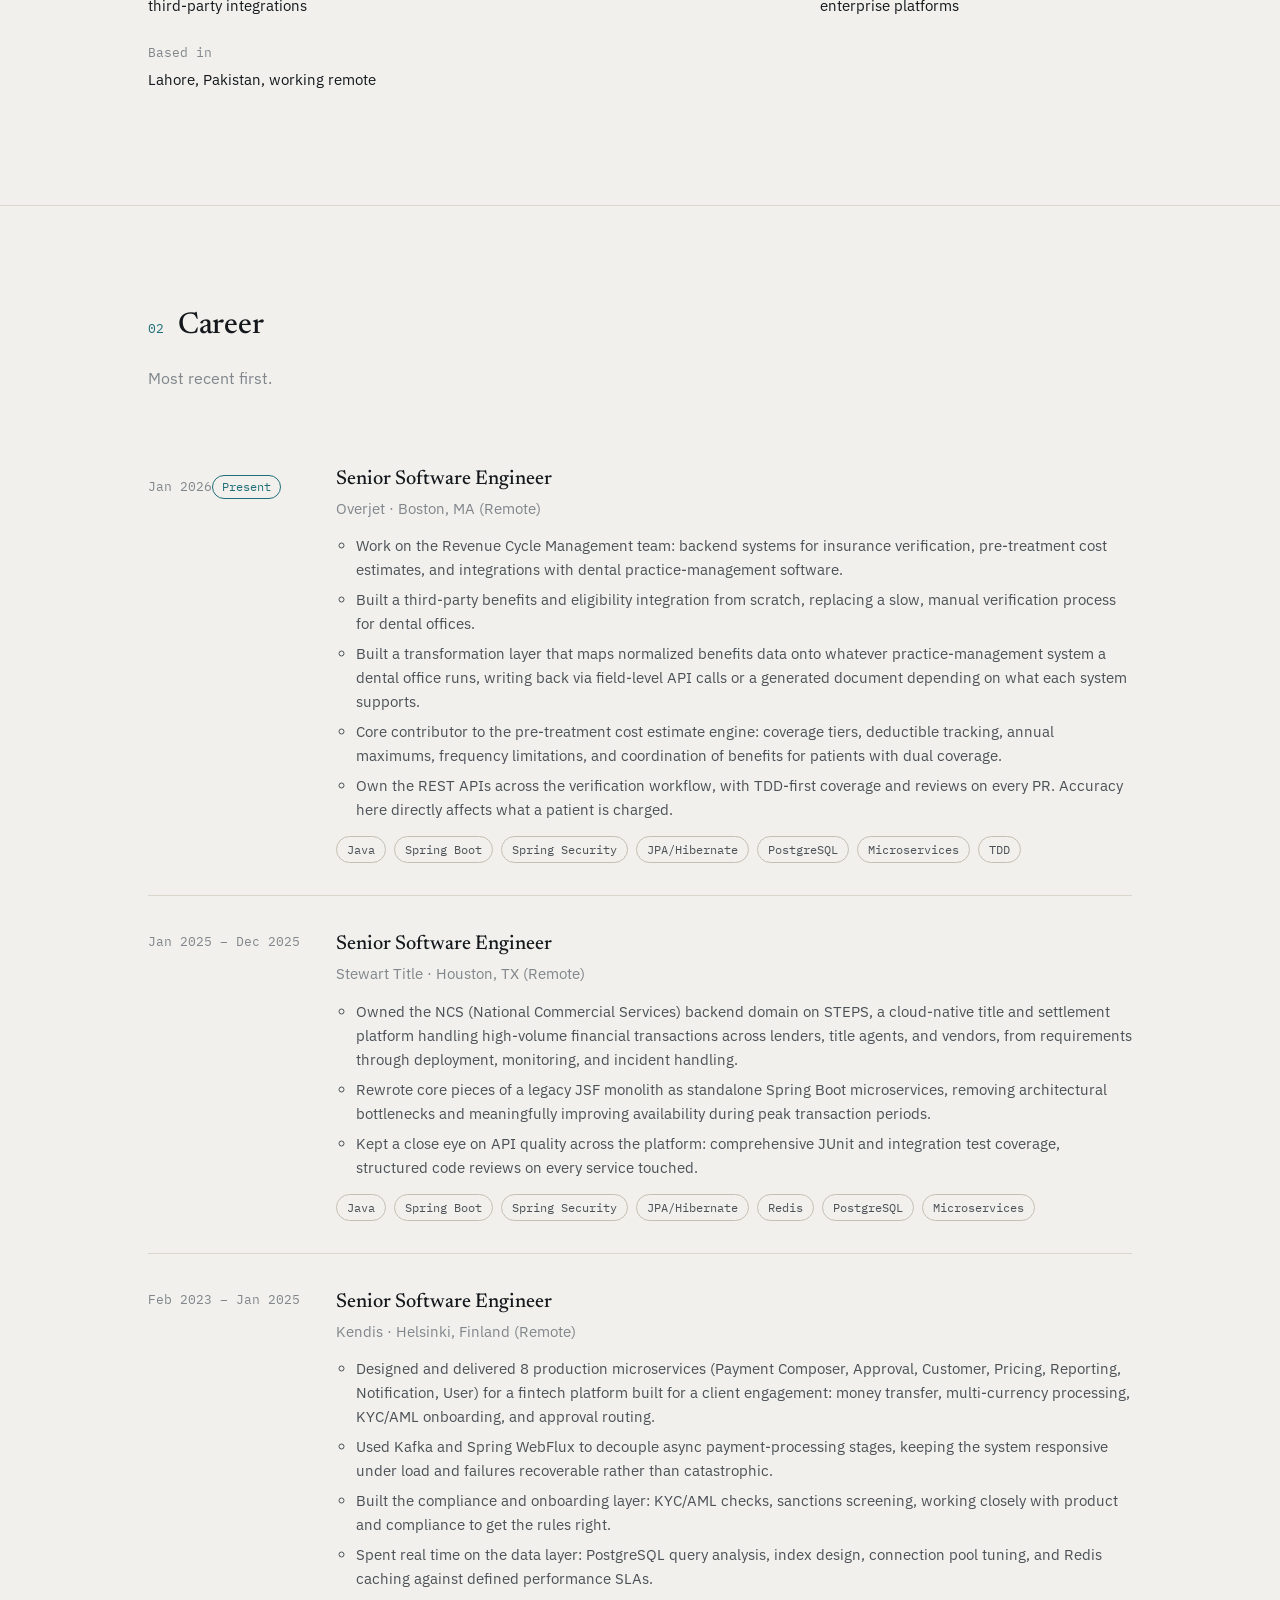
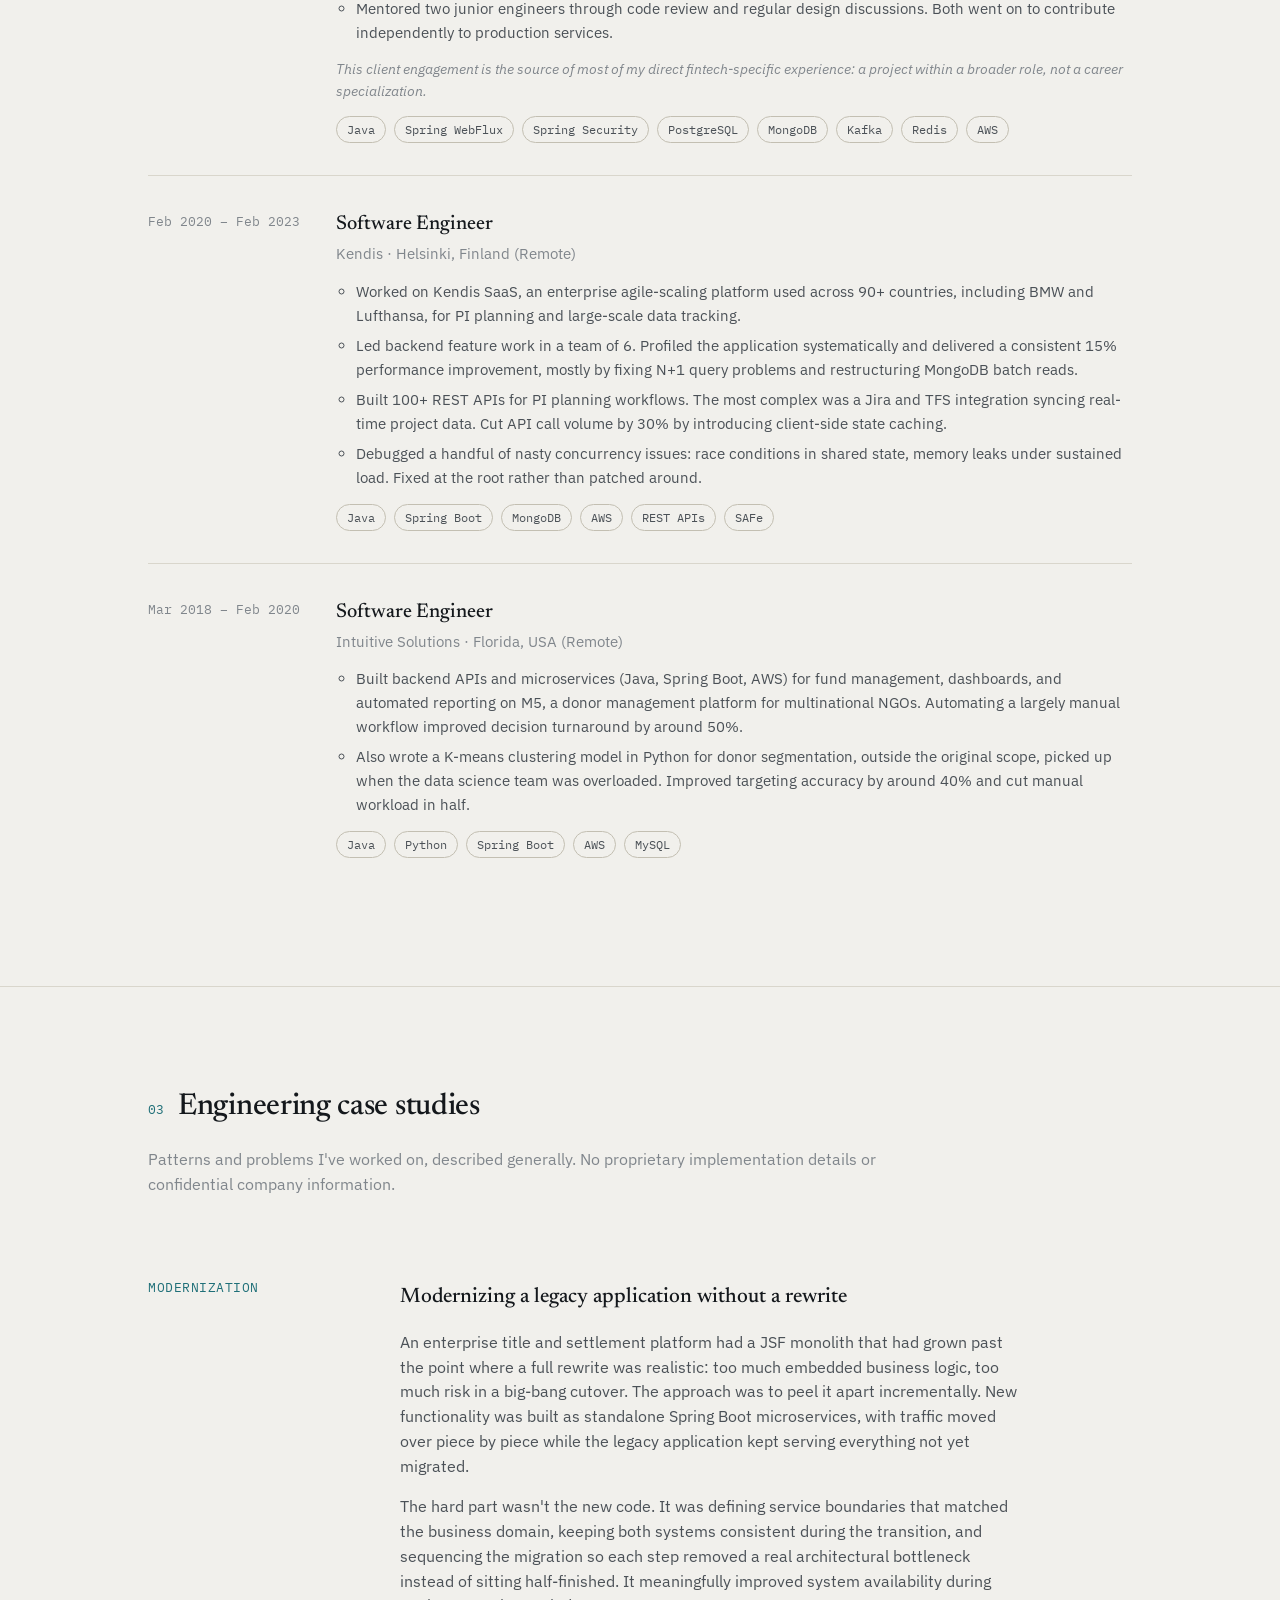
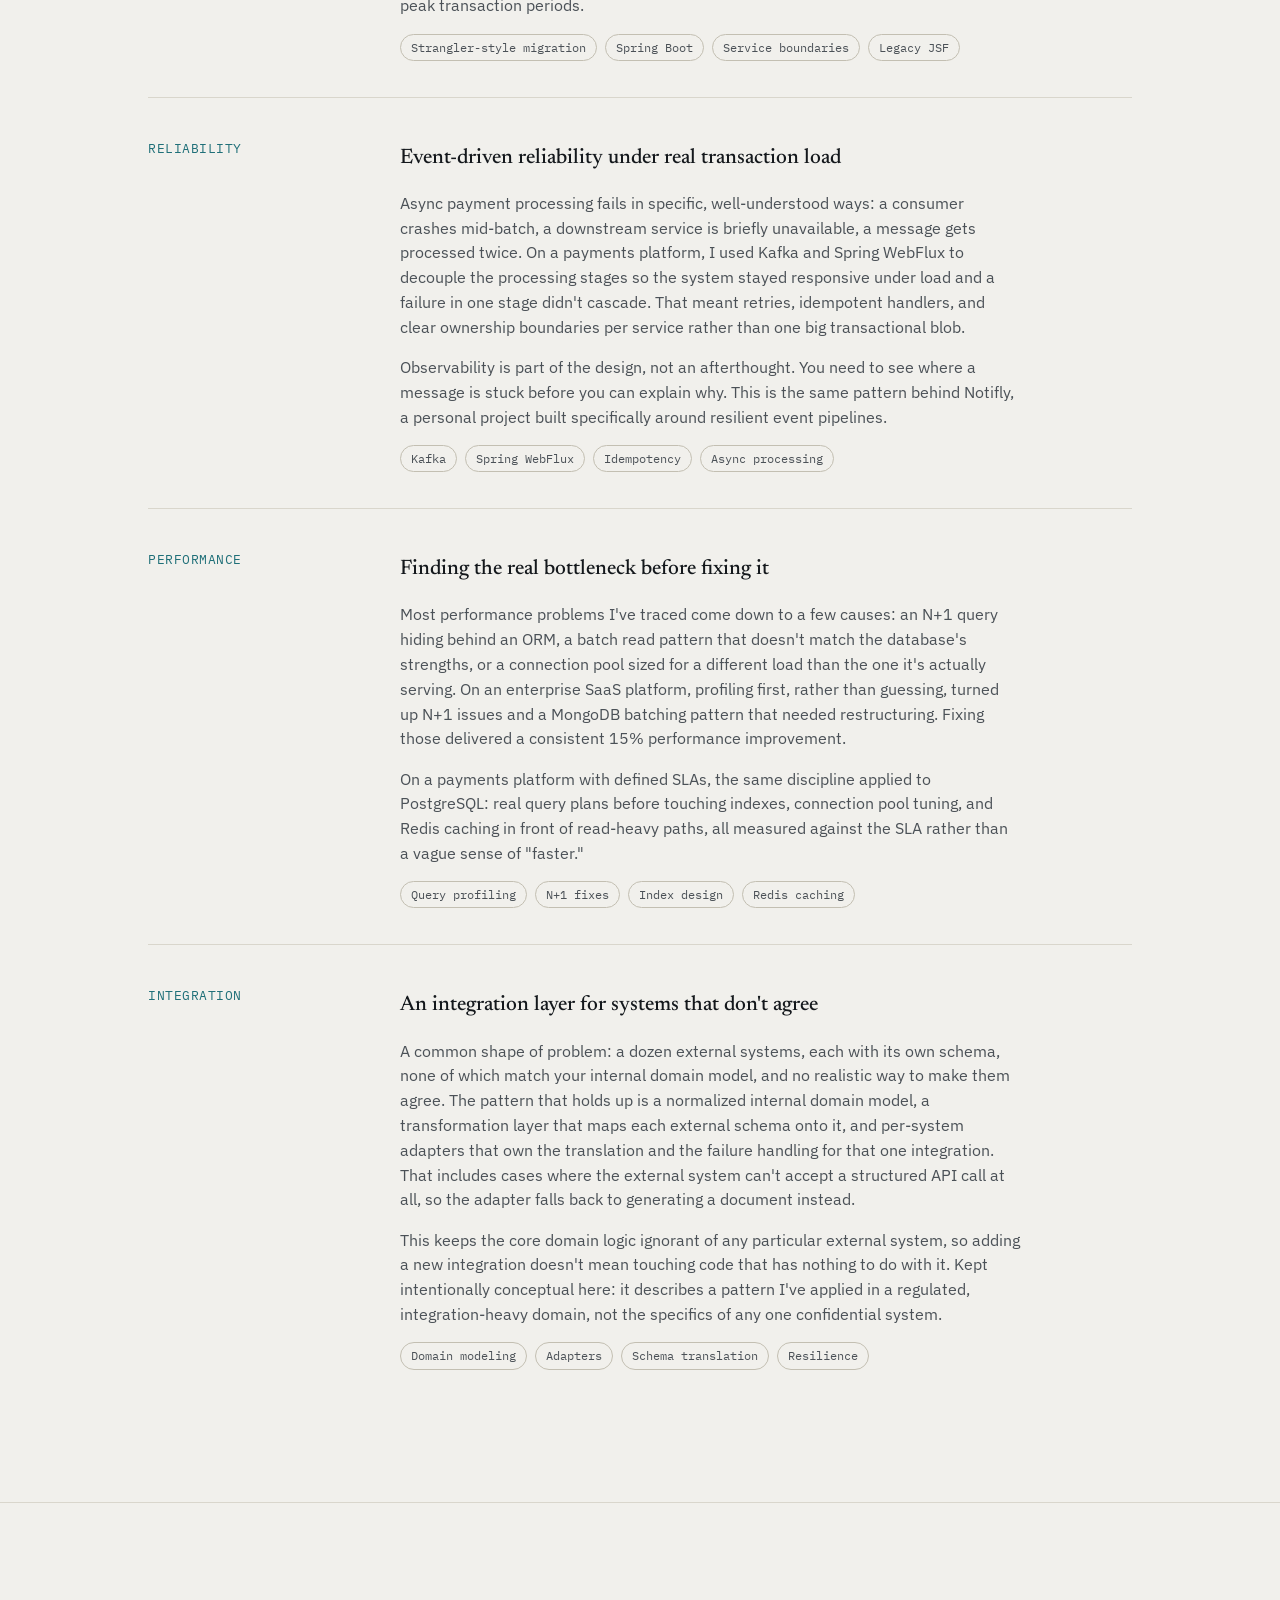
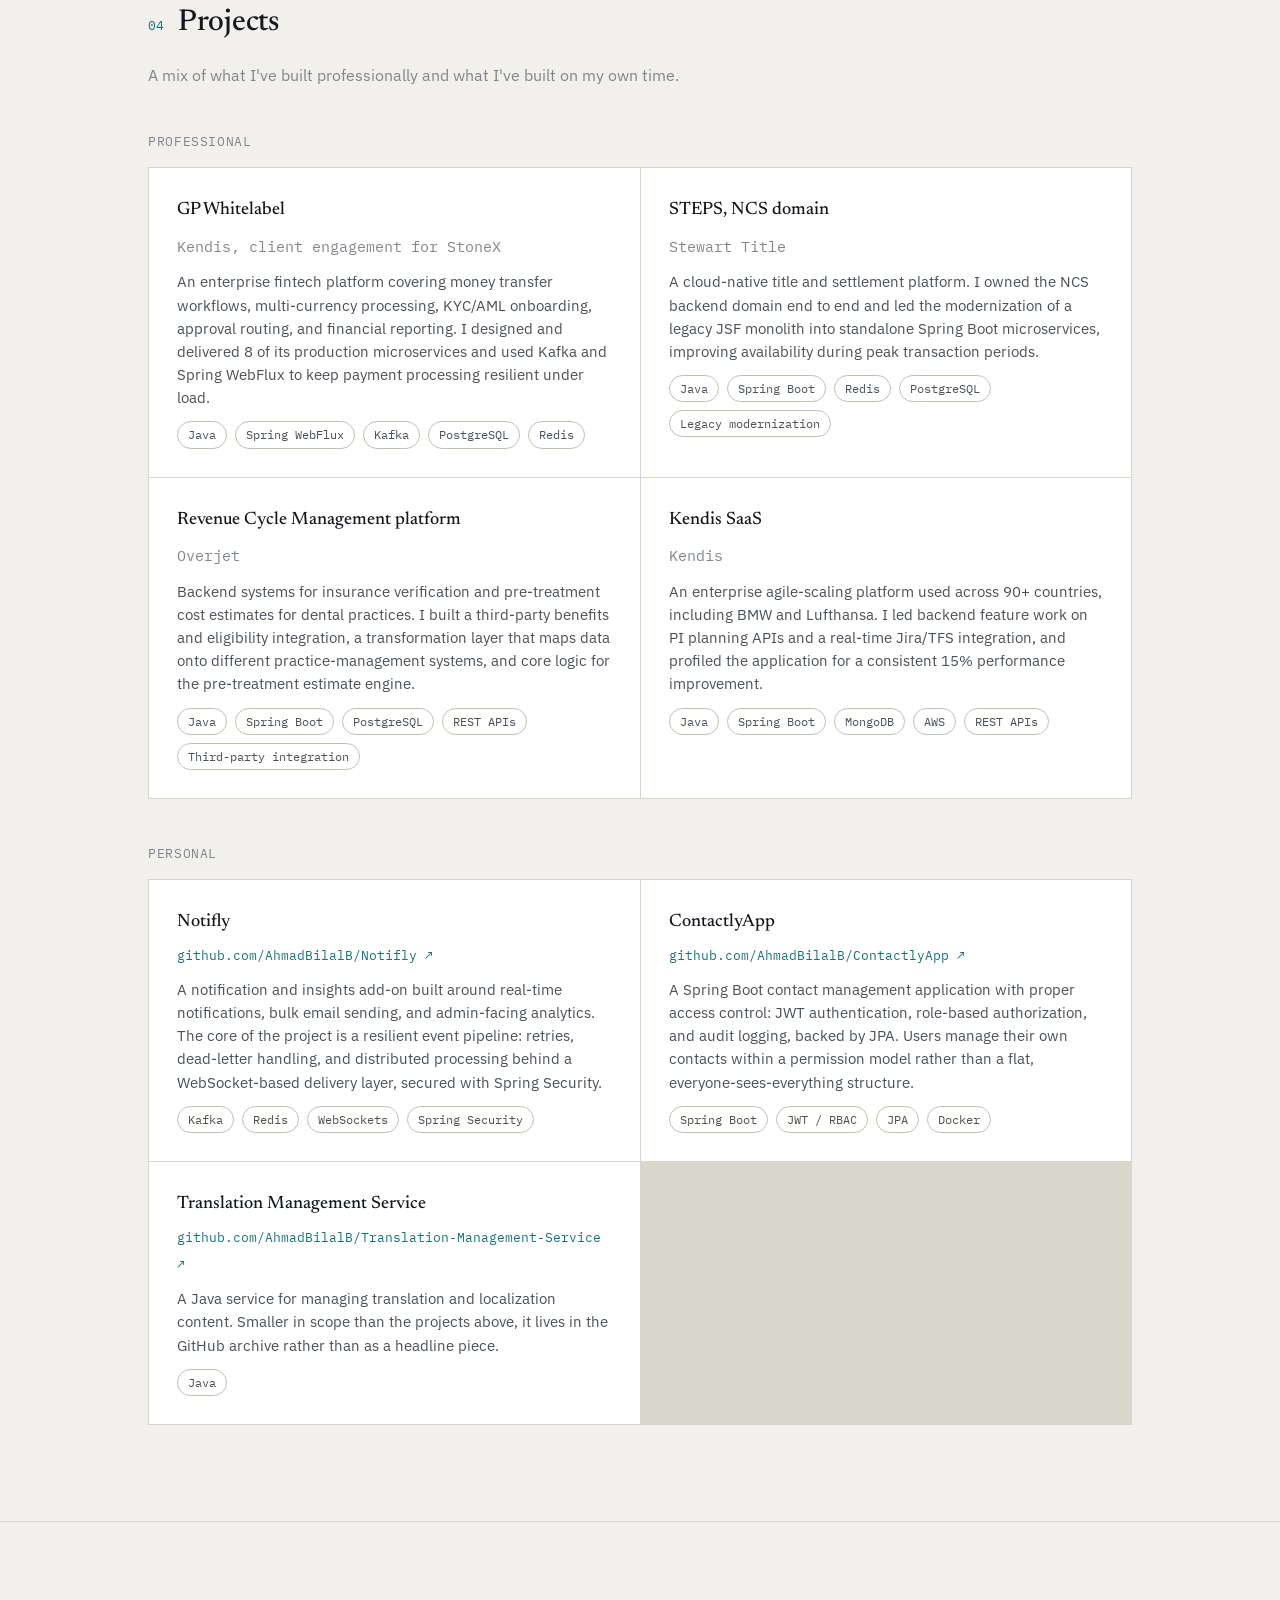
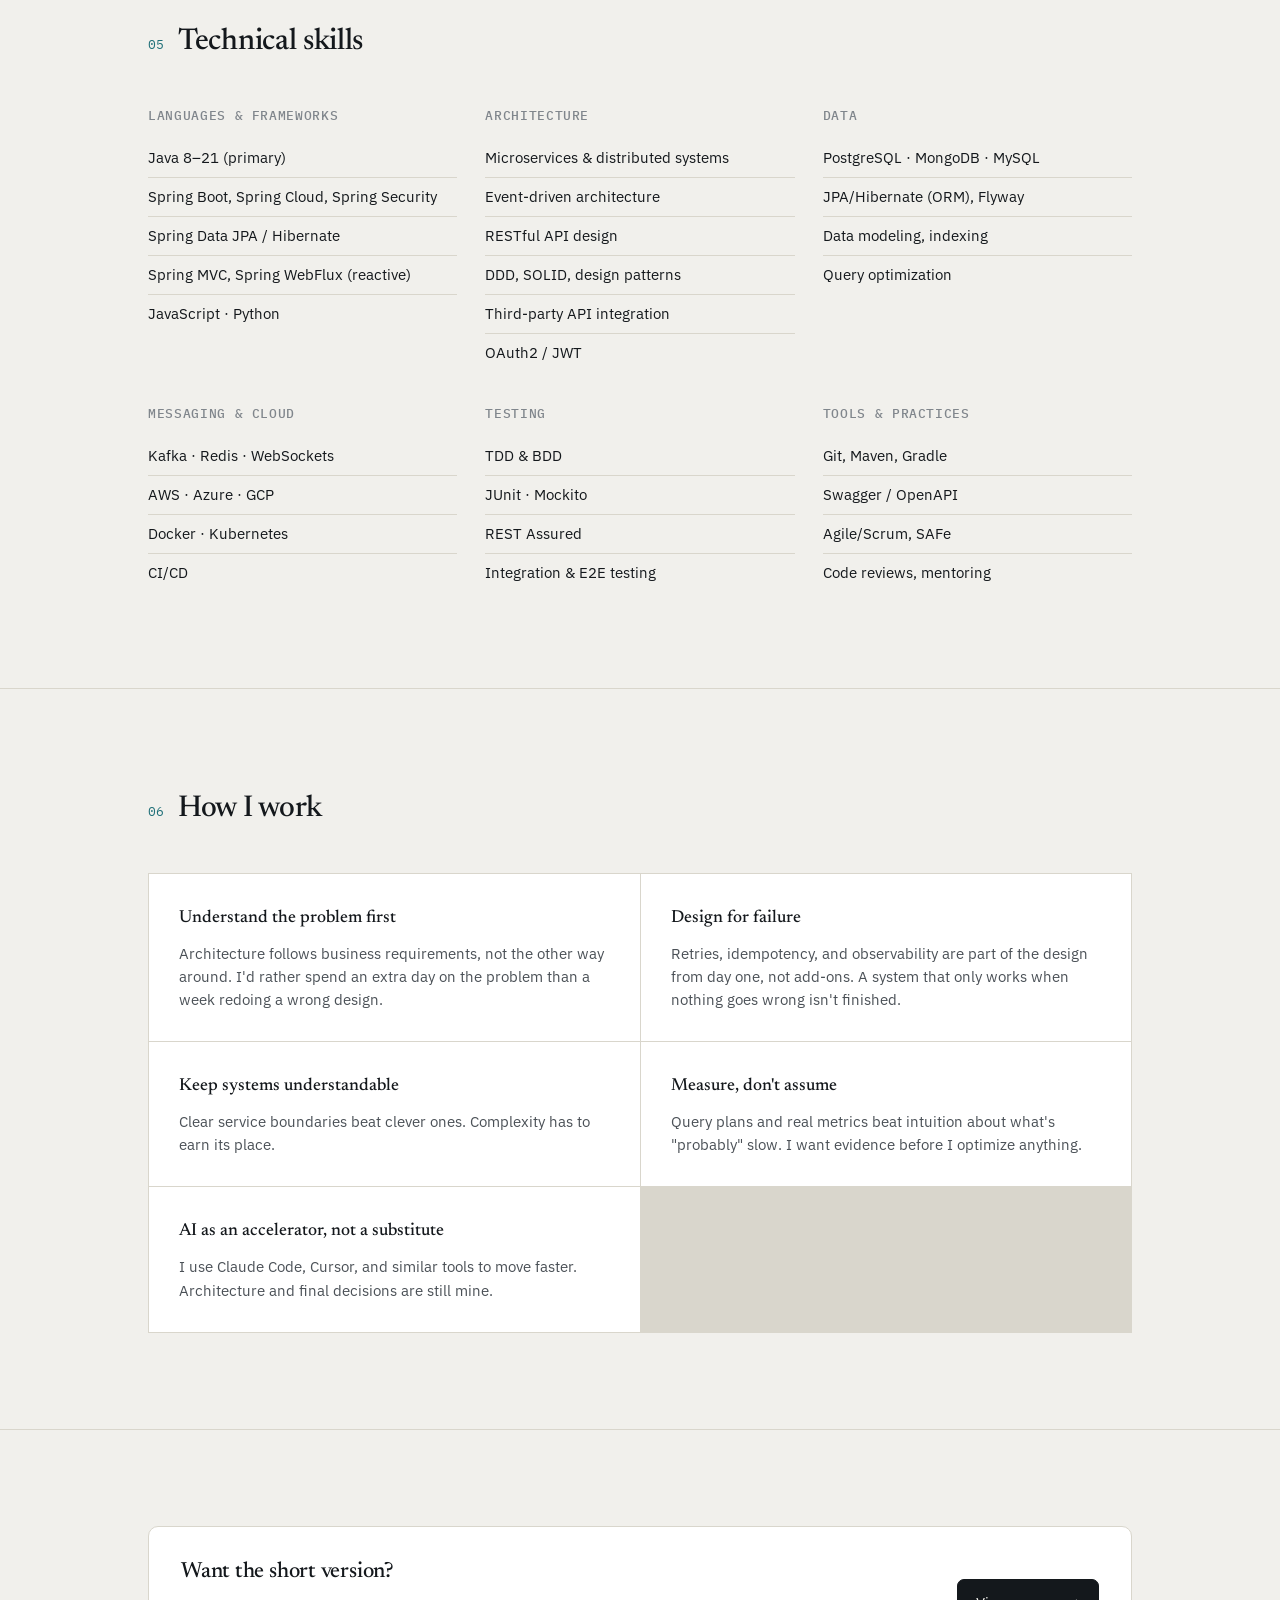
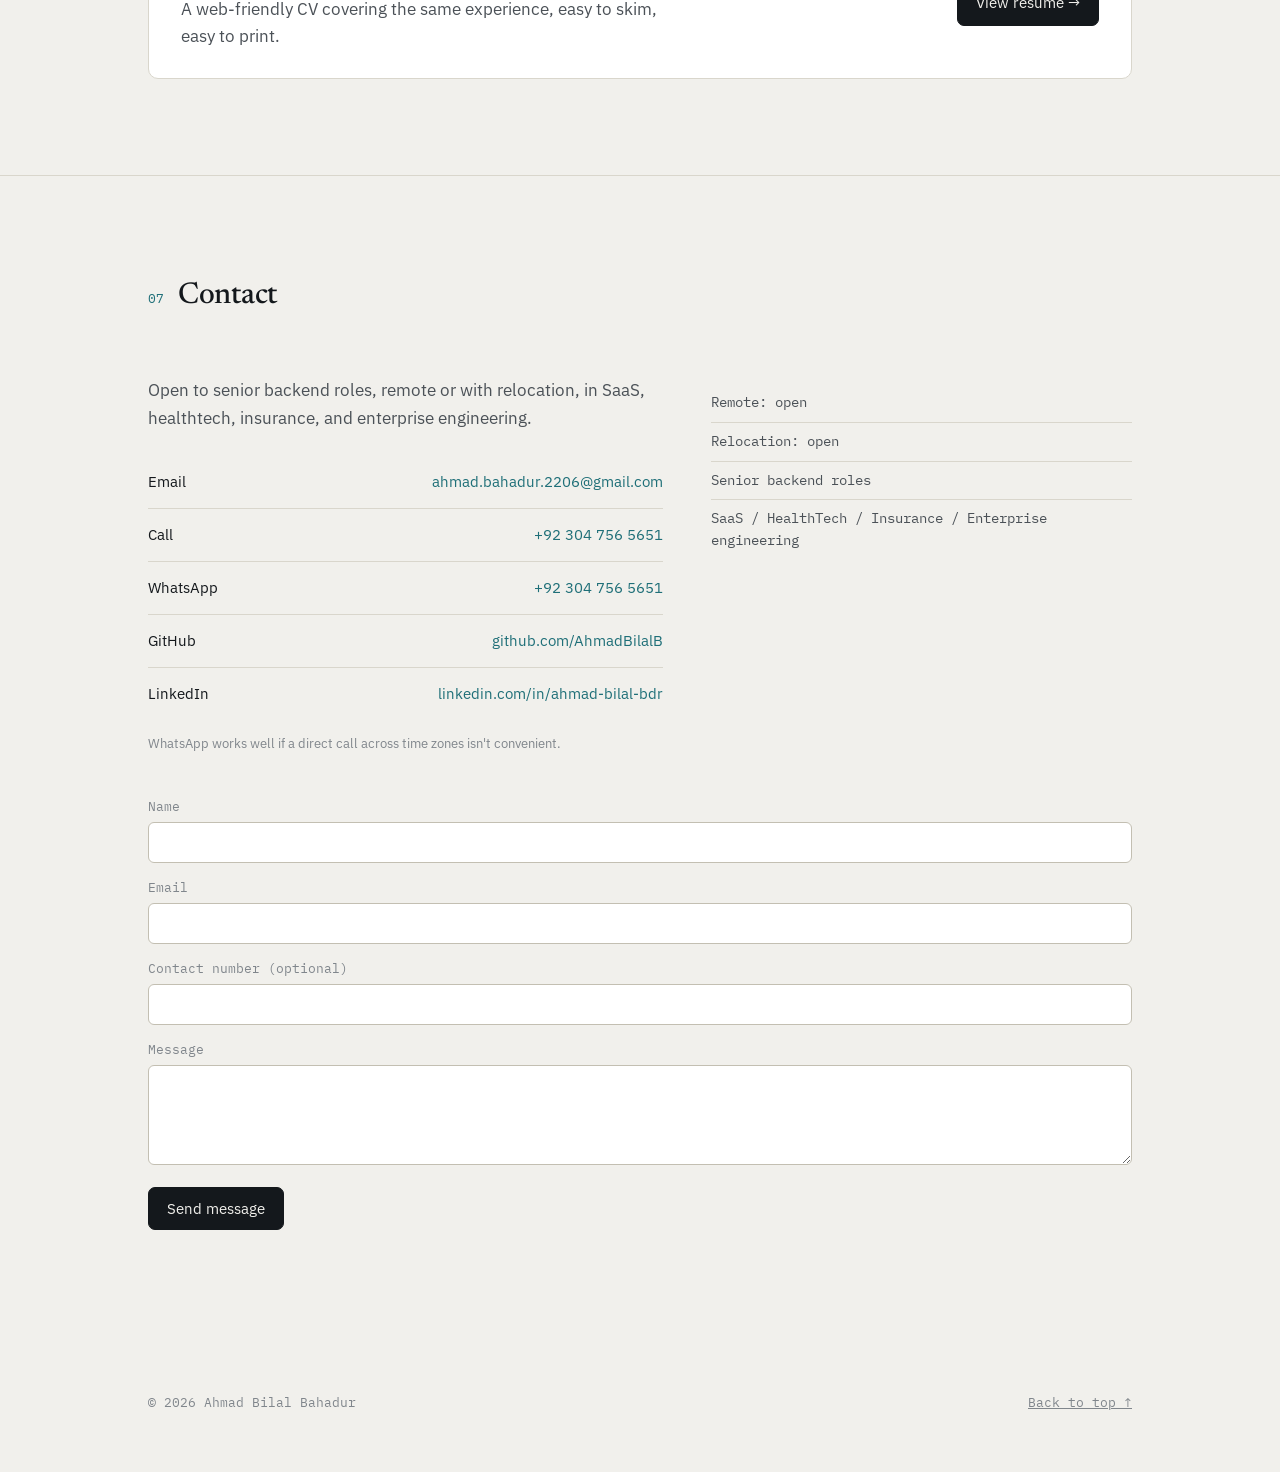
==== commit d8081497: "banner update" ====
--- a/index.html
+++ b/index.html
@@ -122,9 +122,9 @@
 <div class="stats-bar">
   <div class="wrap">
     <div class="stat"><span class="num">8+</span><span class="label">Years of experience</span></div>
-    <div class="stat"><span class="num">8</span><span class="label">Production microservices delivered</span></div>
     <div class="stat"><span class="num">100+</span><span class="label">REST APIs shipped</span></div>
-    <div class="stat"><span class="num">15%</span><span class="label">Performance gain, profiling-driven</span></div>
+    <div class="stat"><span class="num">50%</span><span class="label">Manual workload cut through automation</span></div>
+    <div class="stat"><span class="num">30%</span><span class="label">Fewer API calls via caching</span></div>
   </div>
 </div>
 
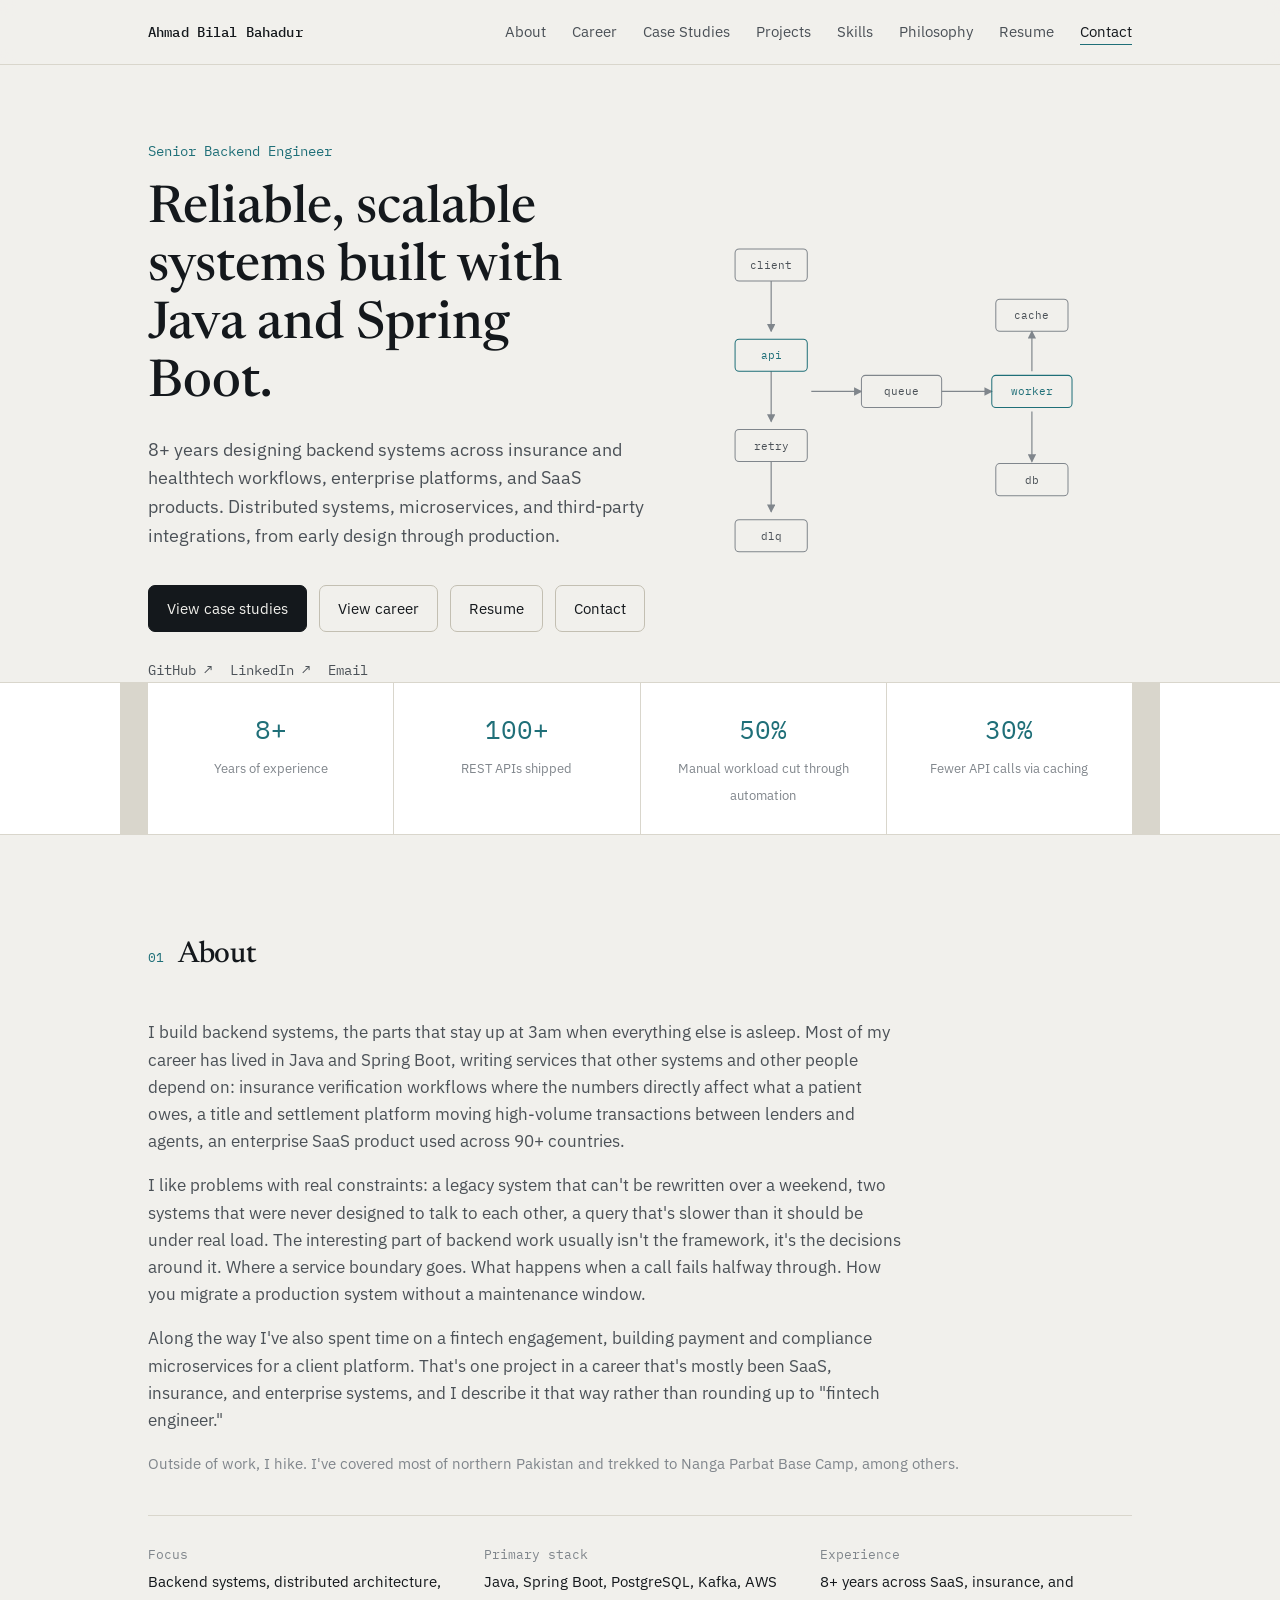
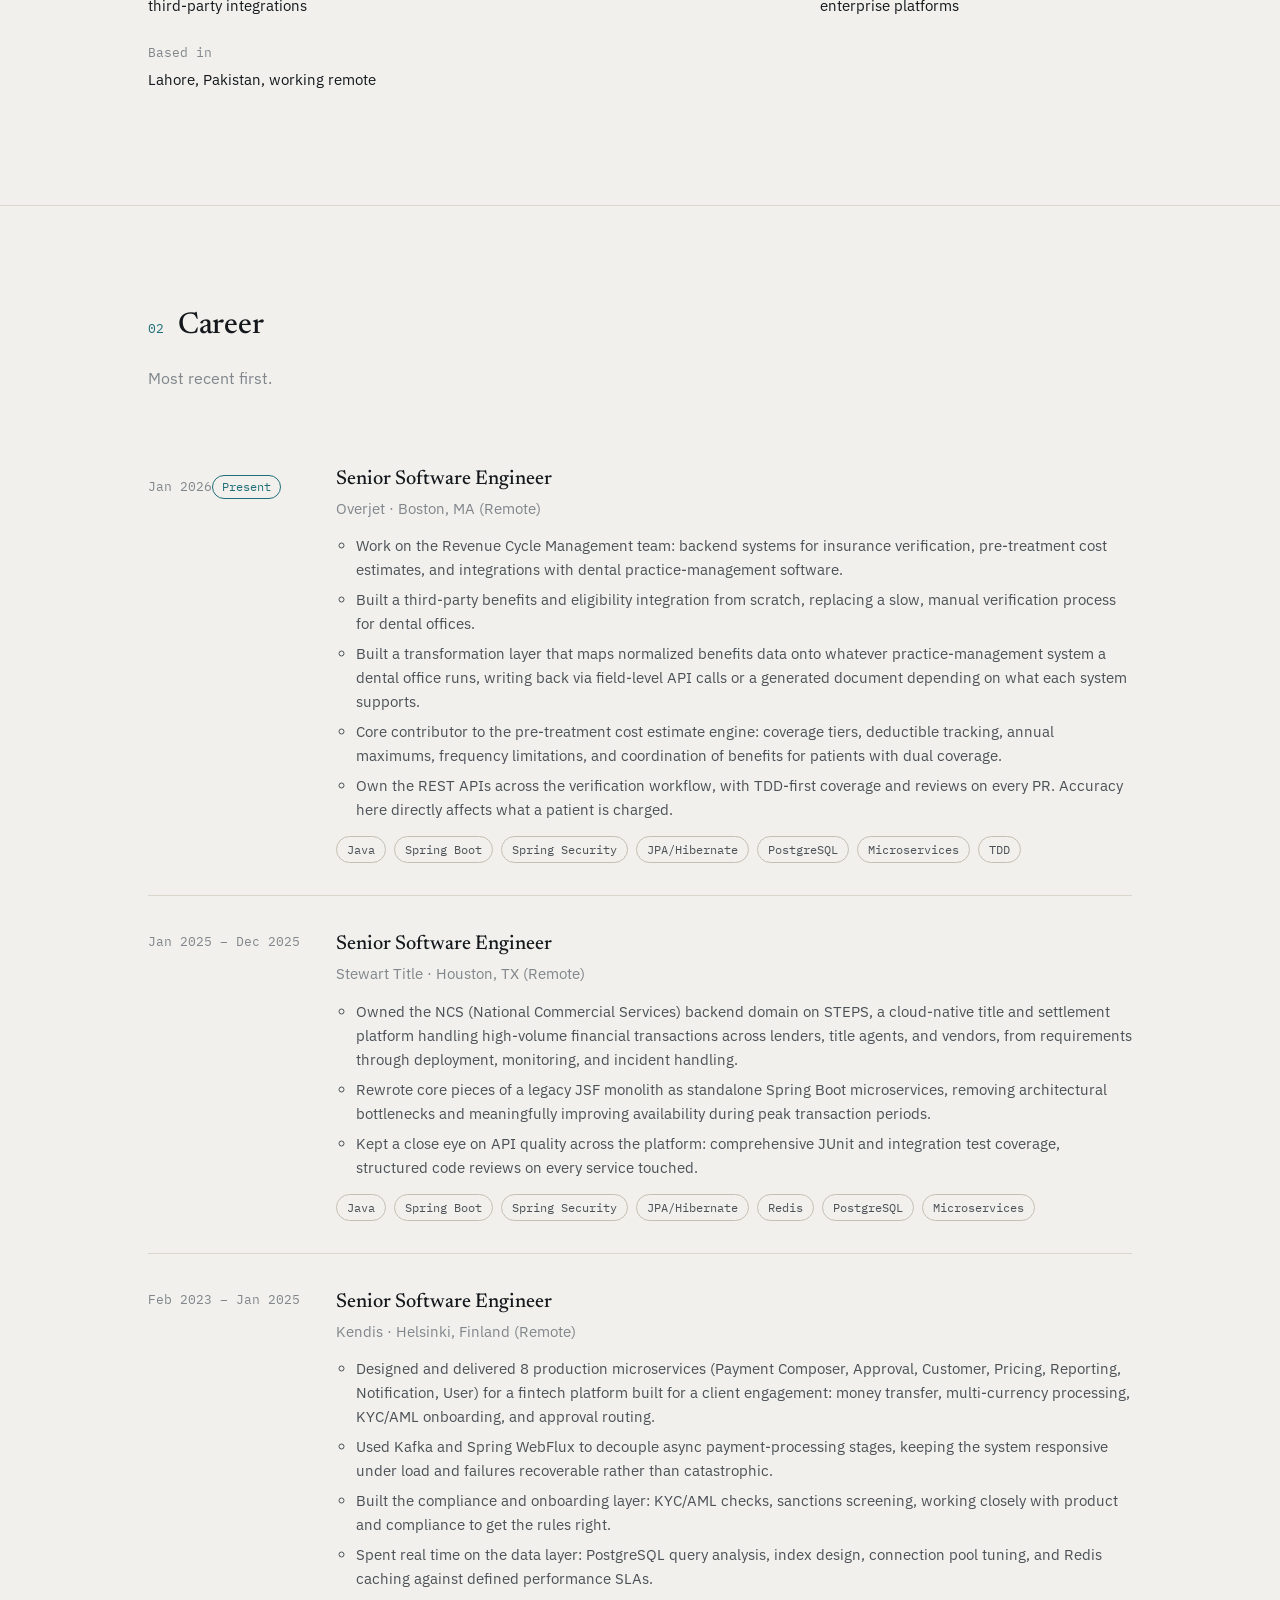
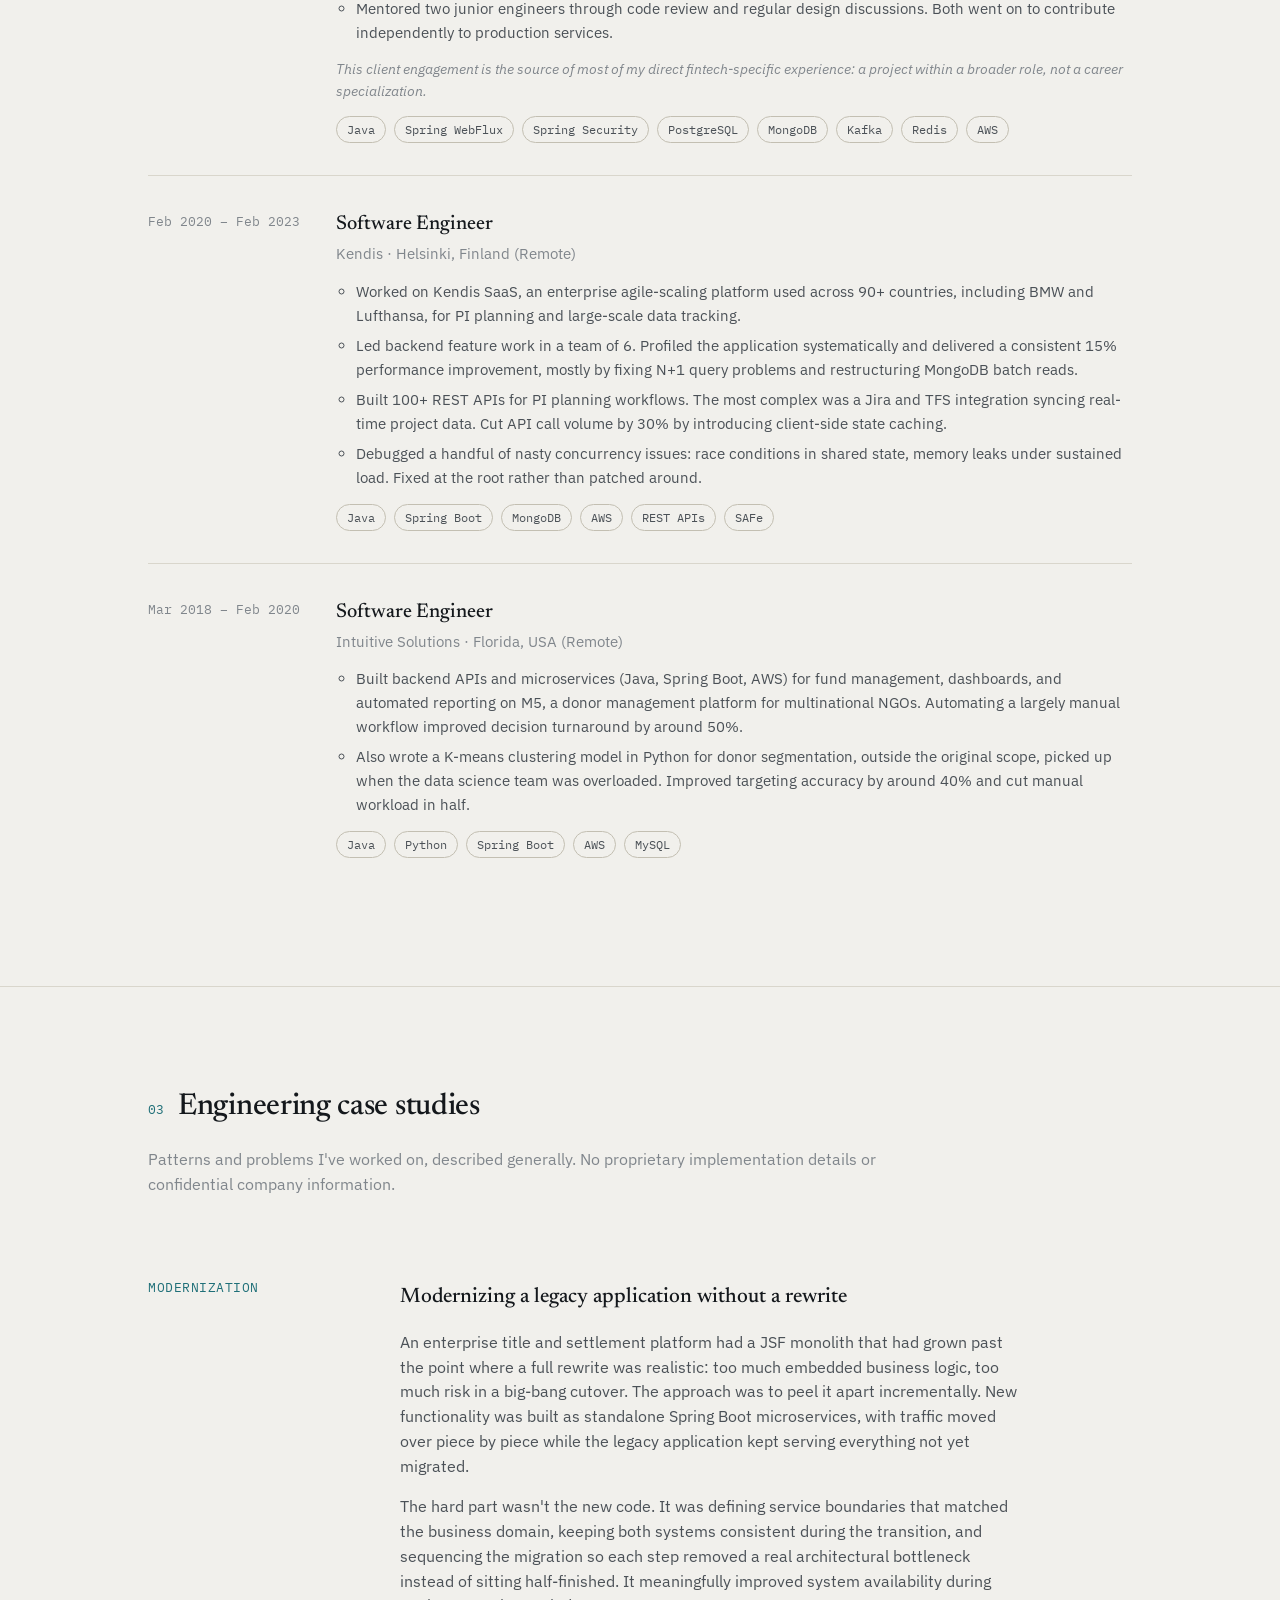
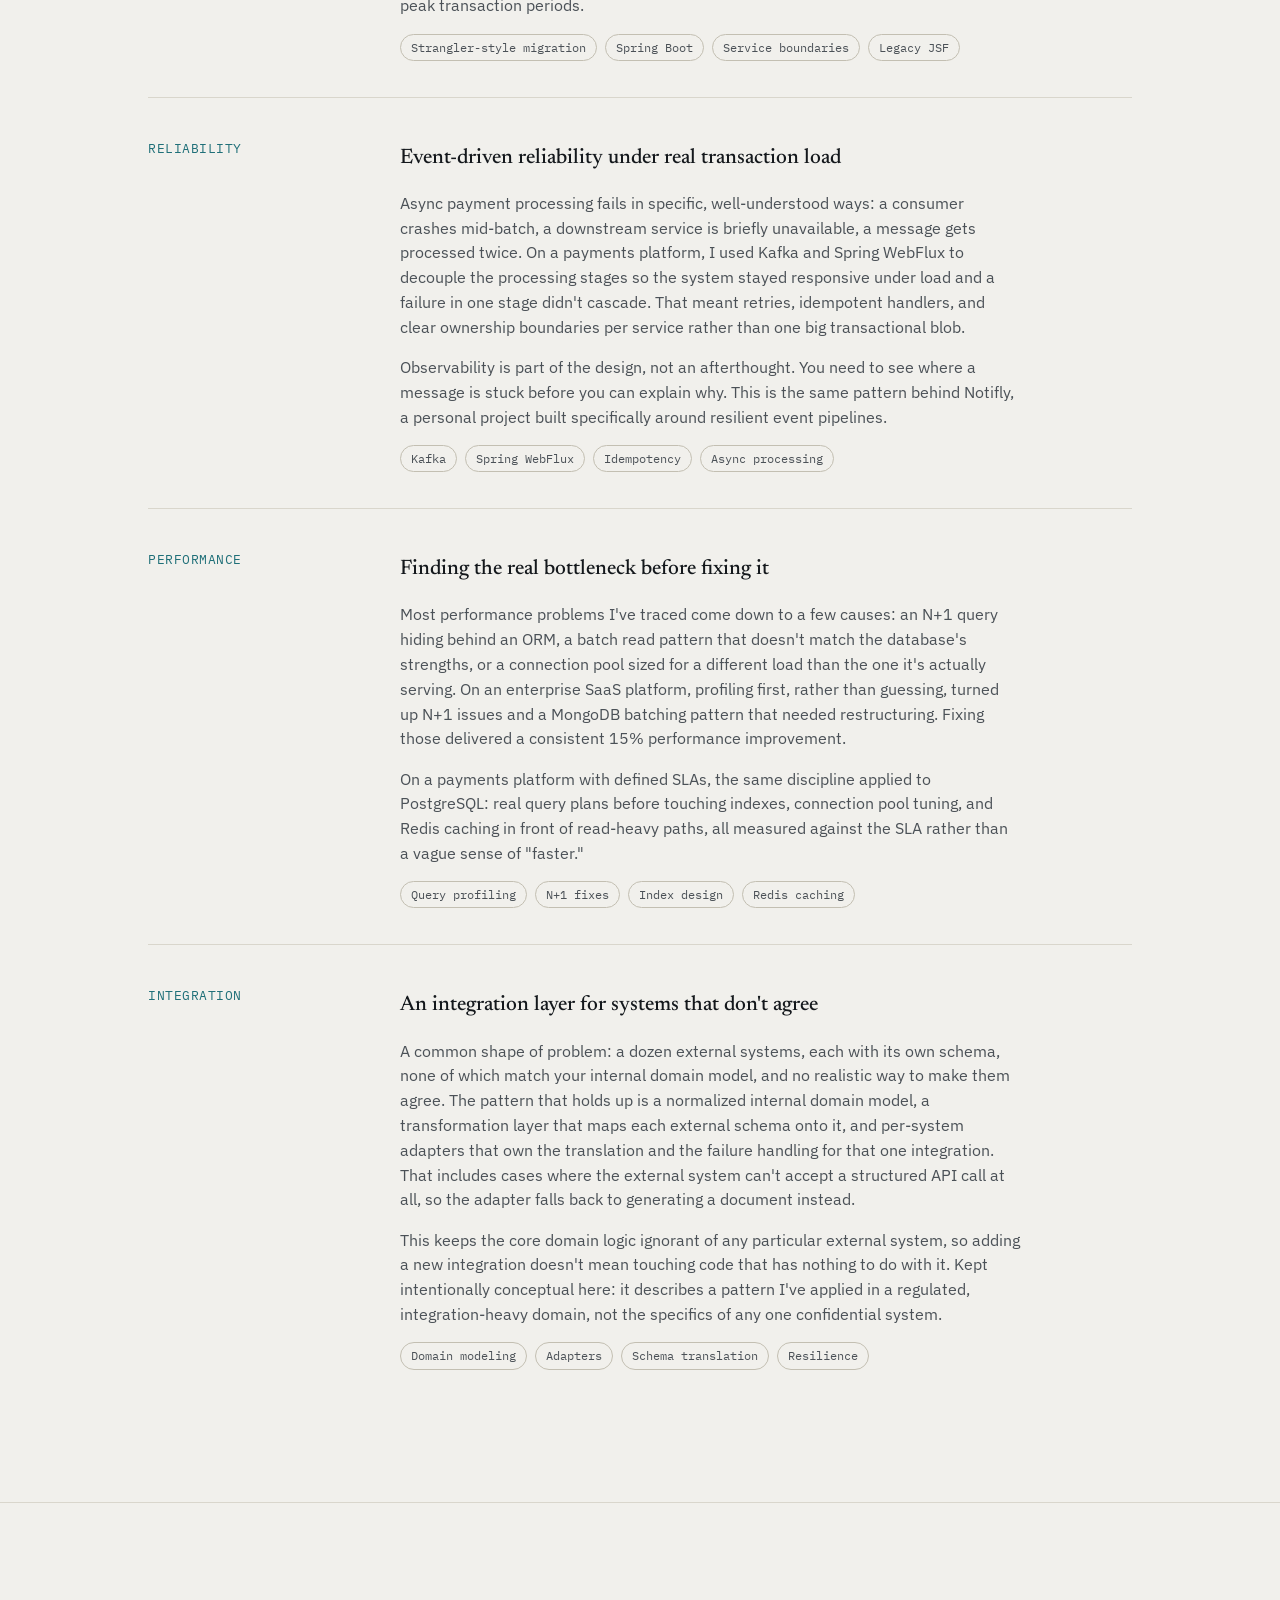
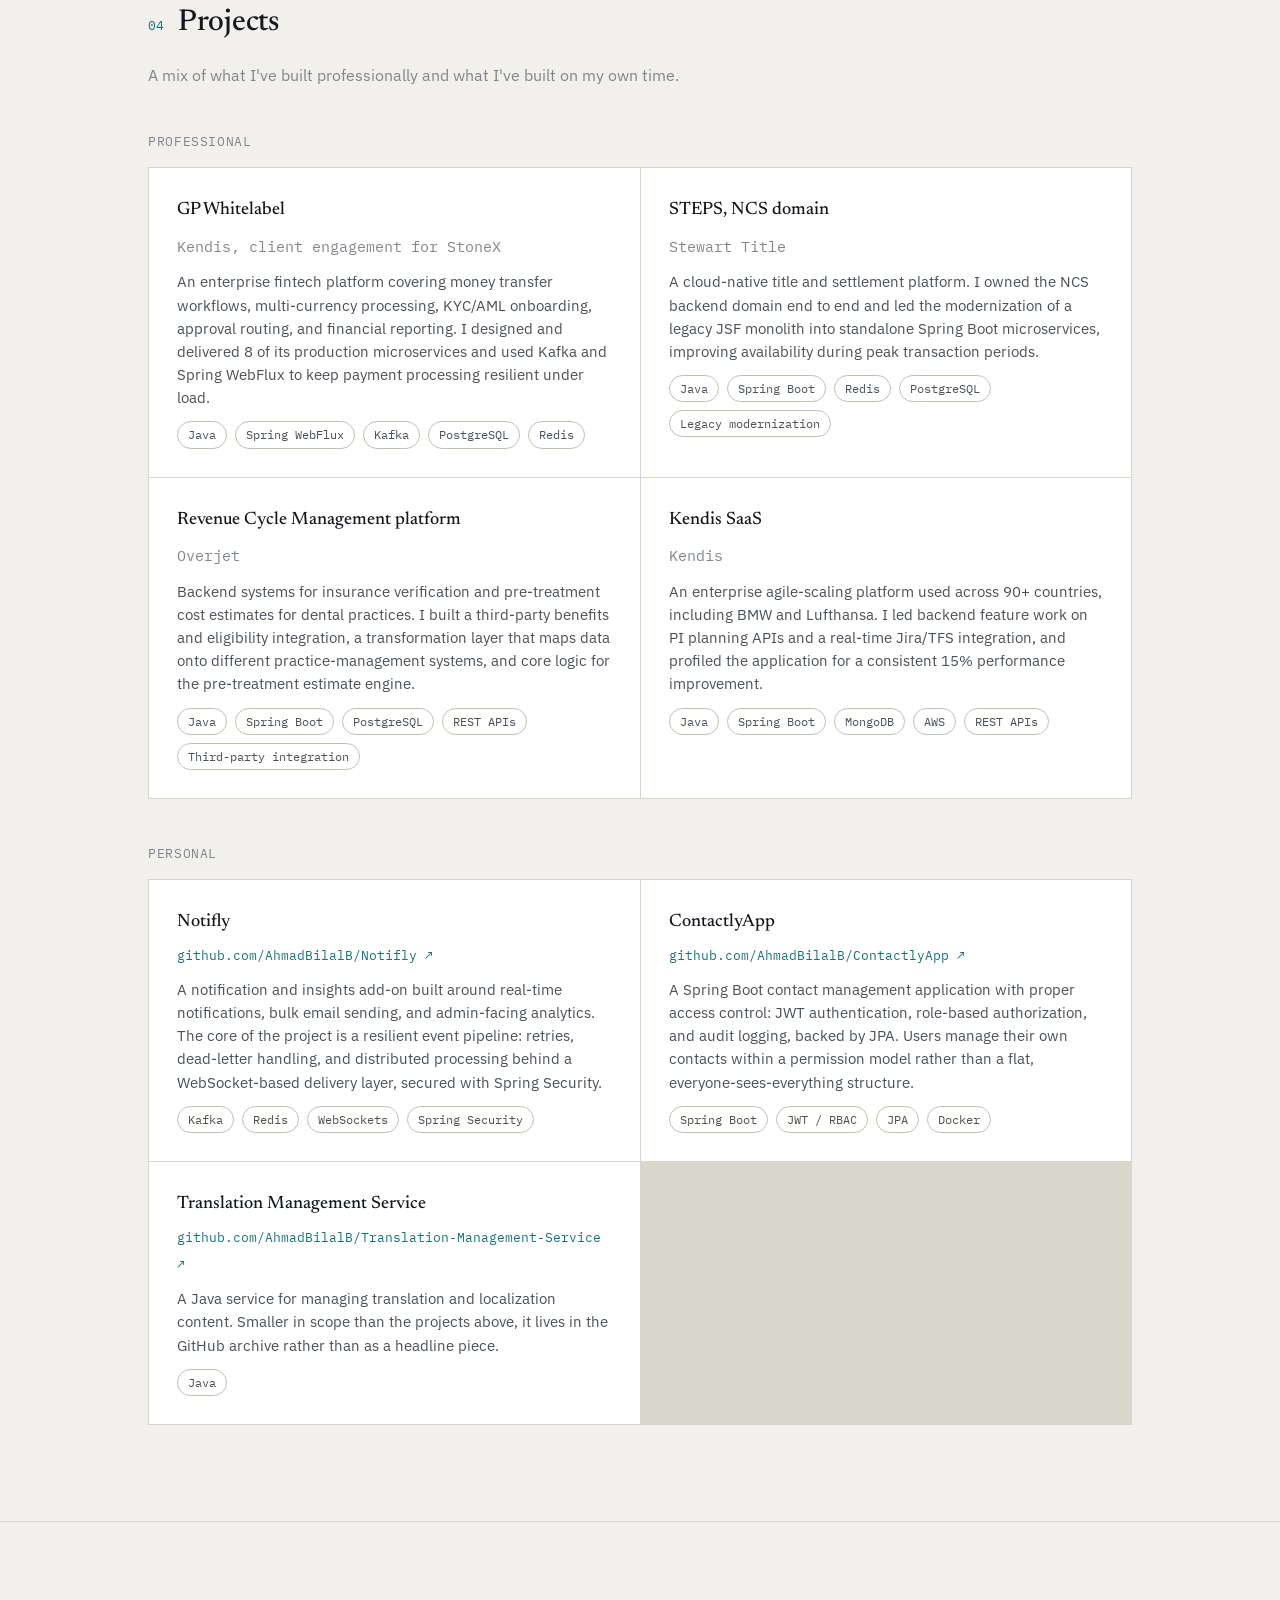
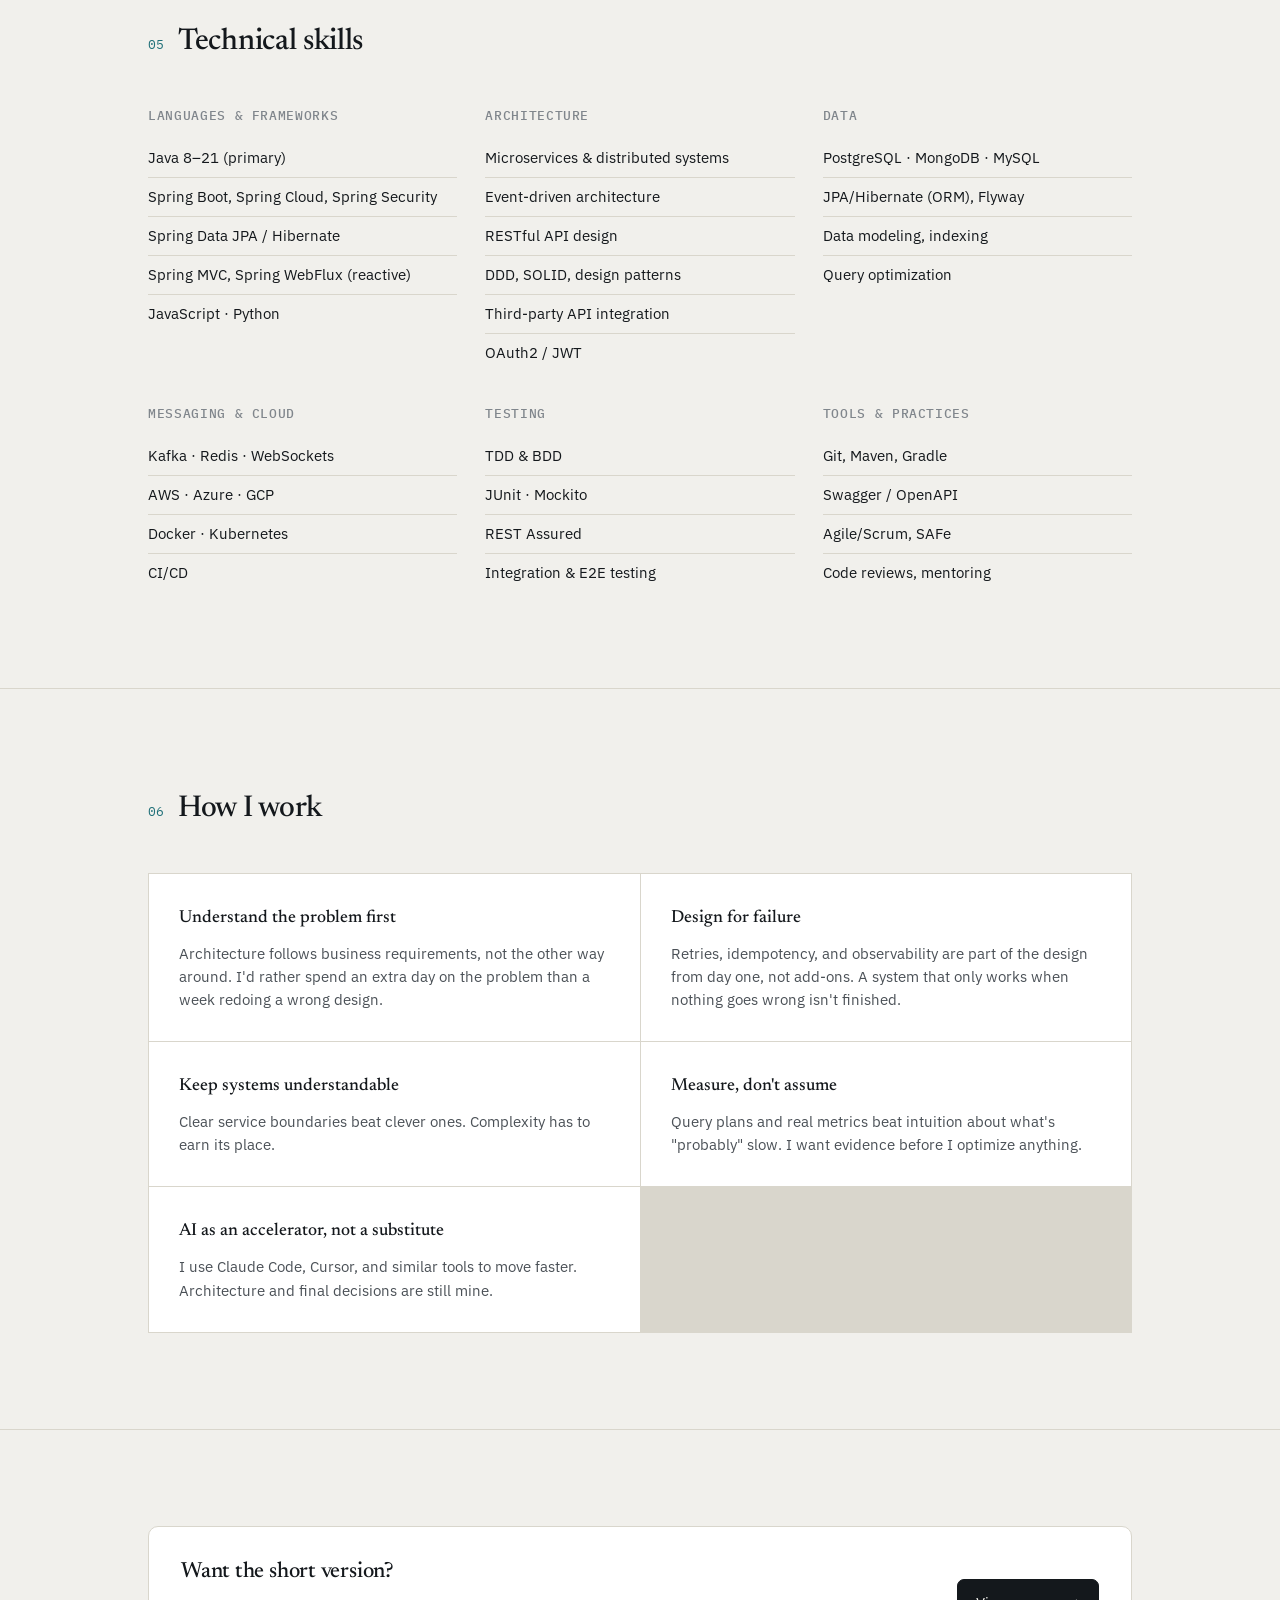
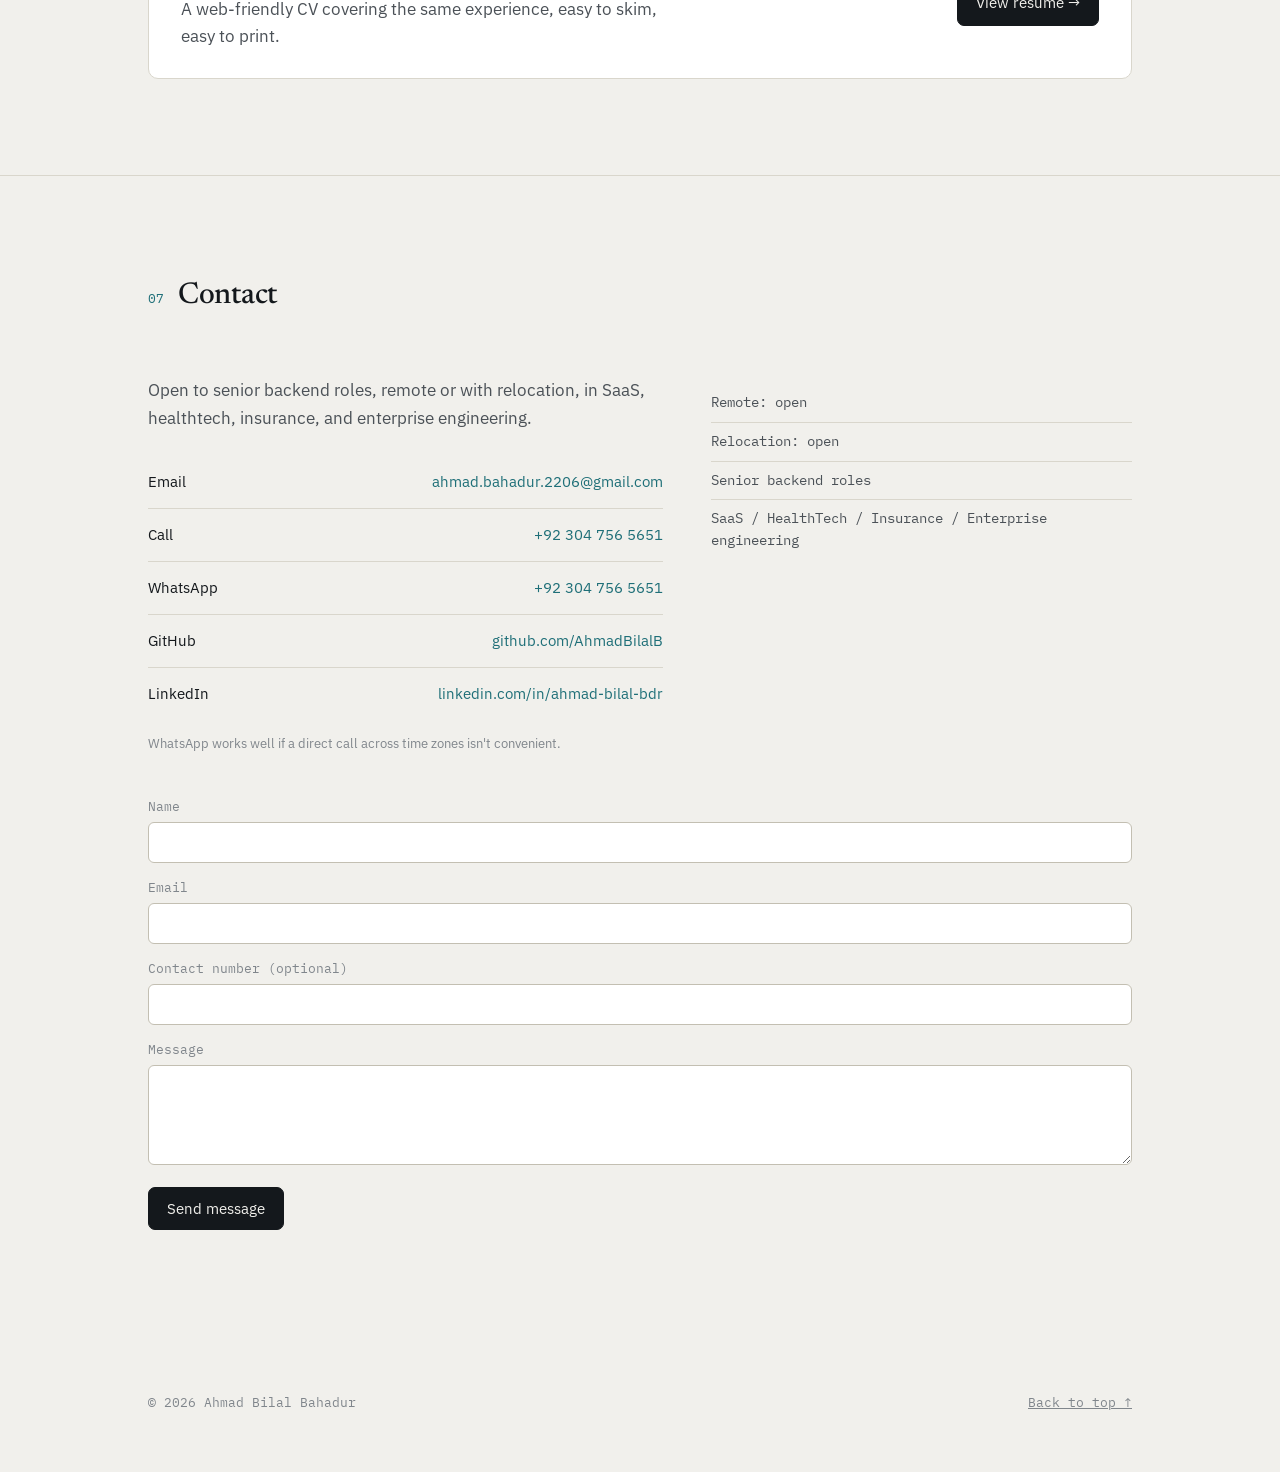
==== commit 8a024f7c: "name update" ====
--- a/index.html
+++ b/index.html
@@ -42,7 +42,7 @@
 
 <nav class="site-nav" aria-label="Primary">
   <div class="wrap">
-    <a class="nav-mark" href="#top">ahmad<span>bahadur</span></a>
+    <a class="nav-mark" href="#top">Ahmad Bilal Bahadur</a>
     <button class="nav-toggle" id="navToggle" aria-expanded="false" aria-controls="navLinks">☰</button>
     <ul class="nav-links" id="navLinks">
       <li><a href="#about">About</a></li>
